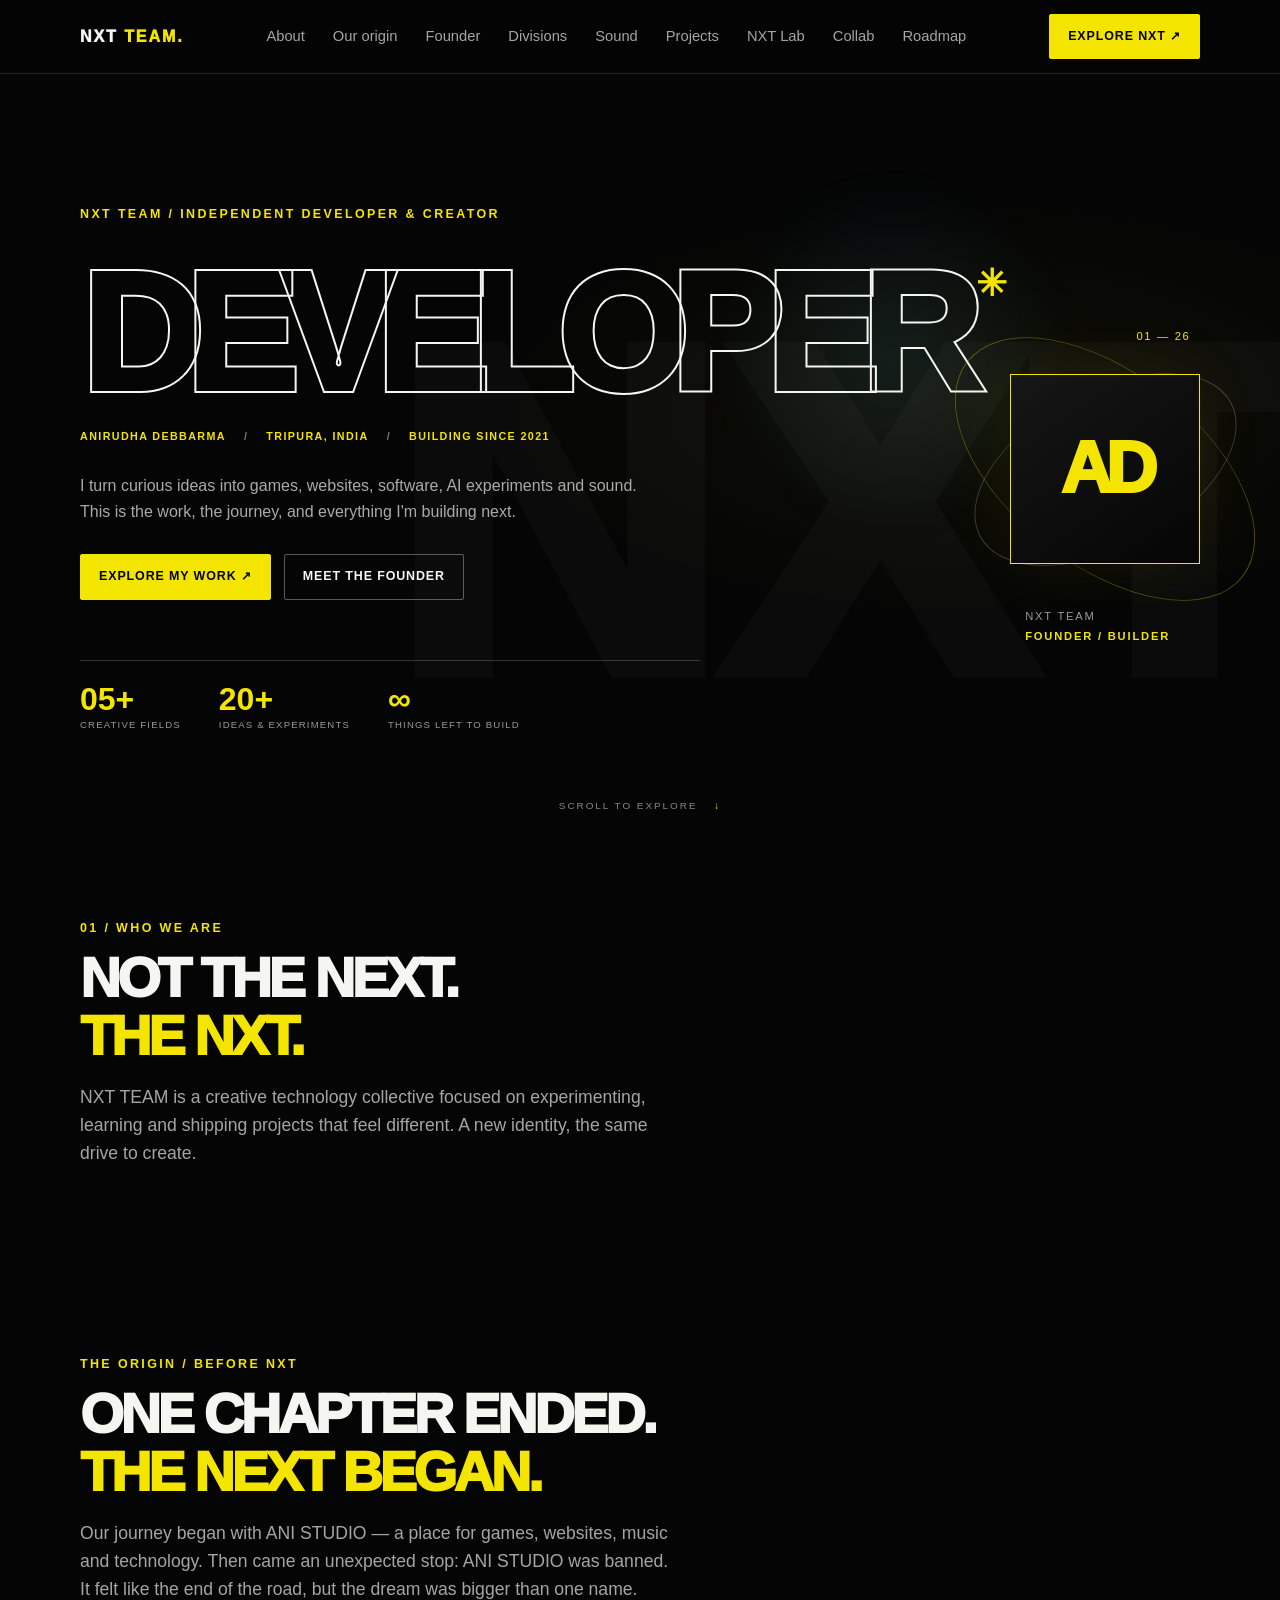
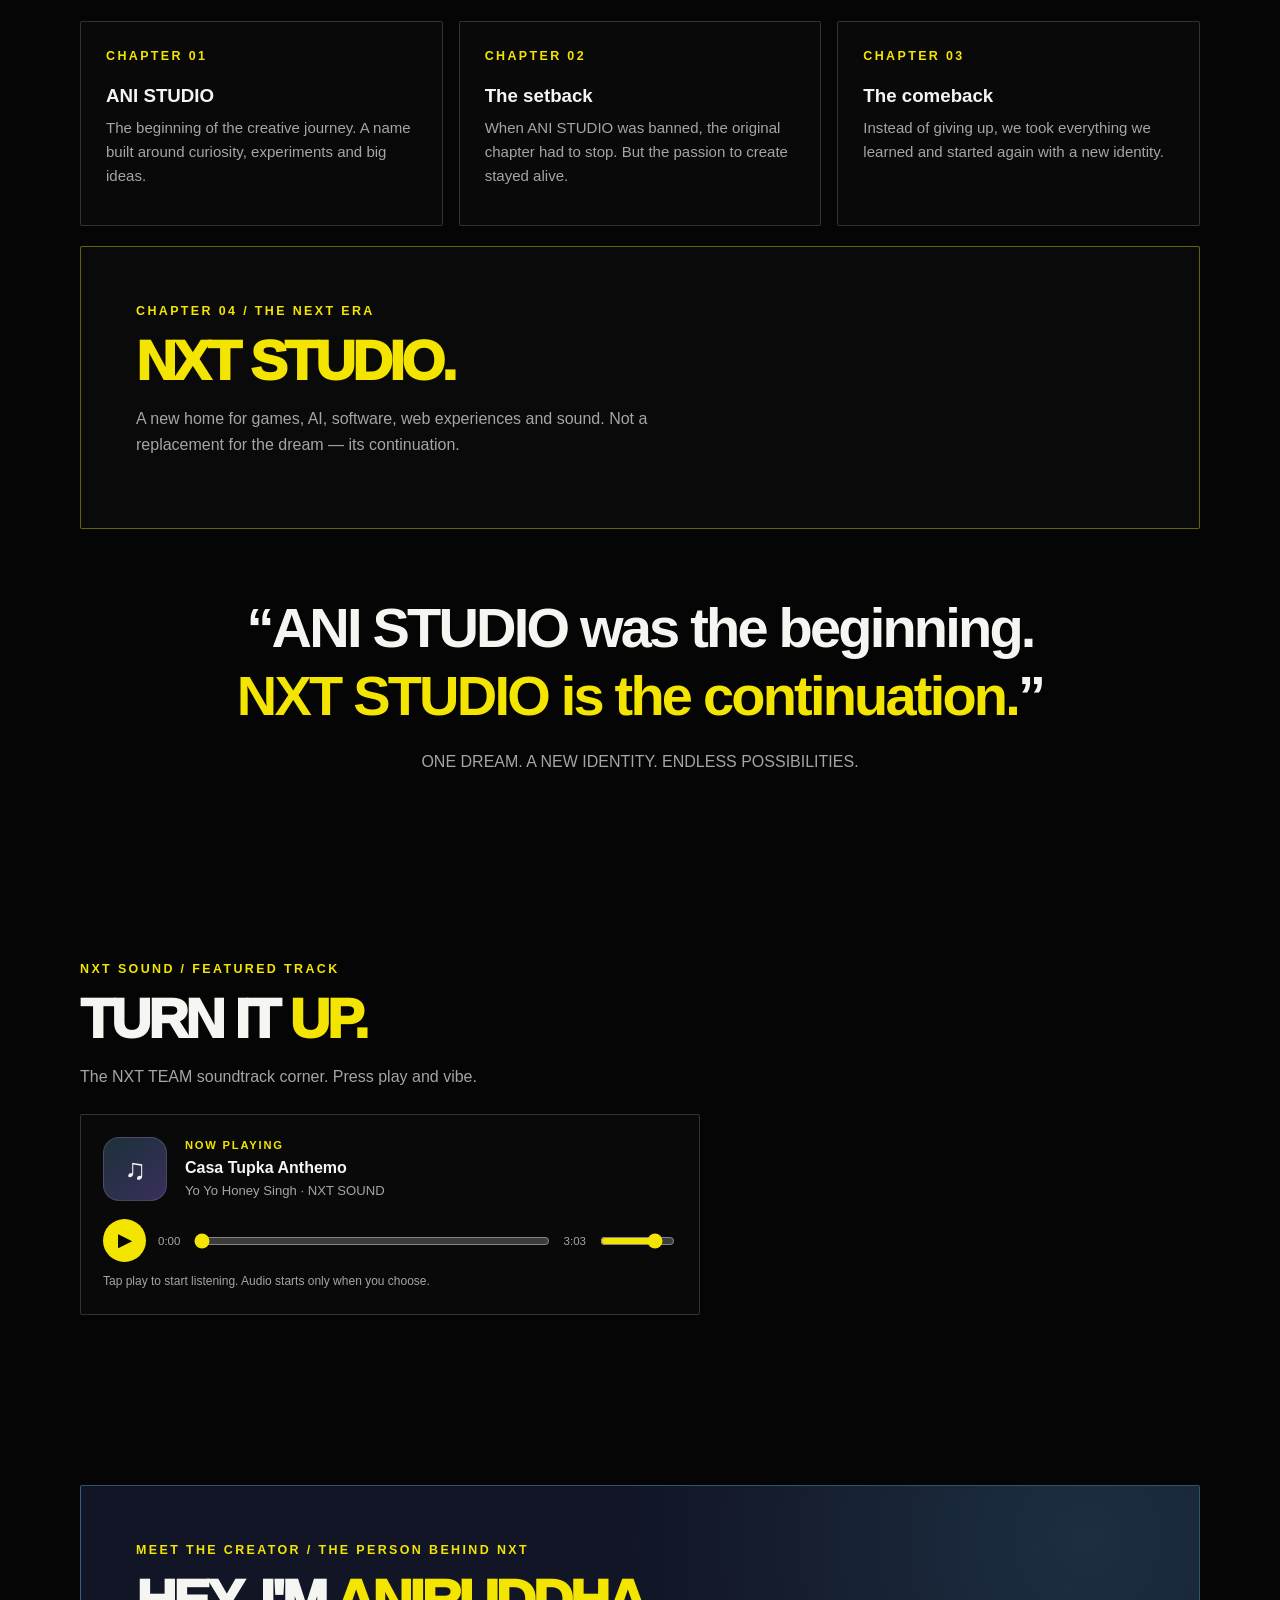
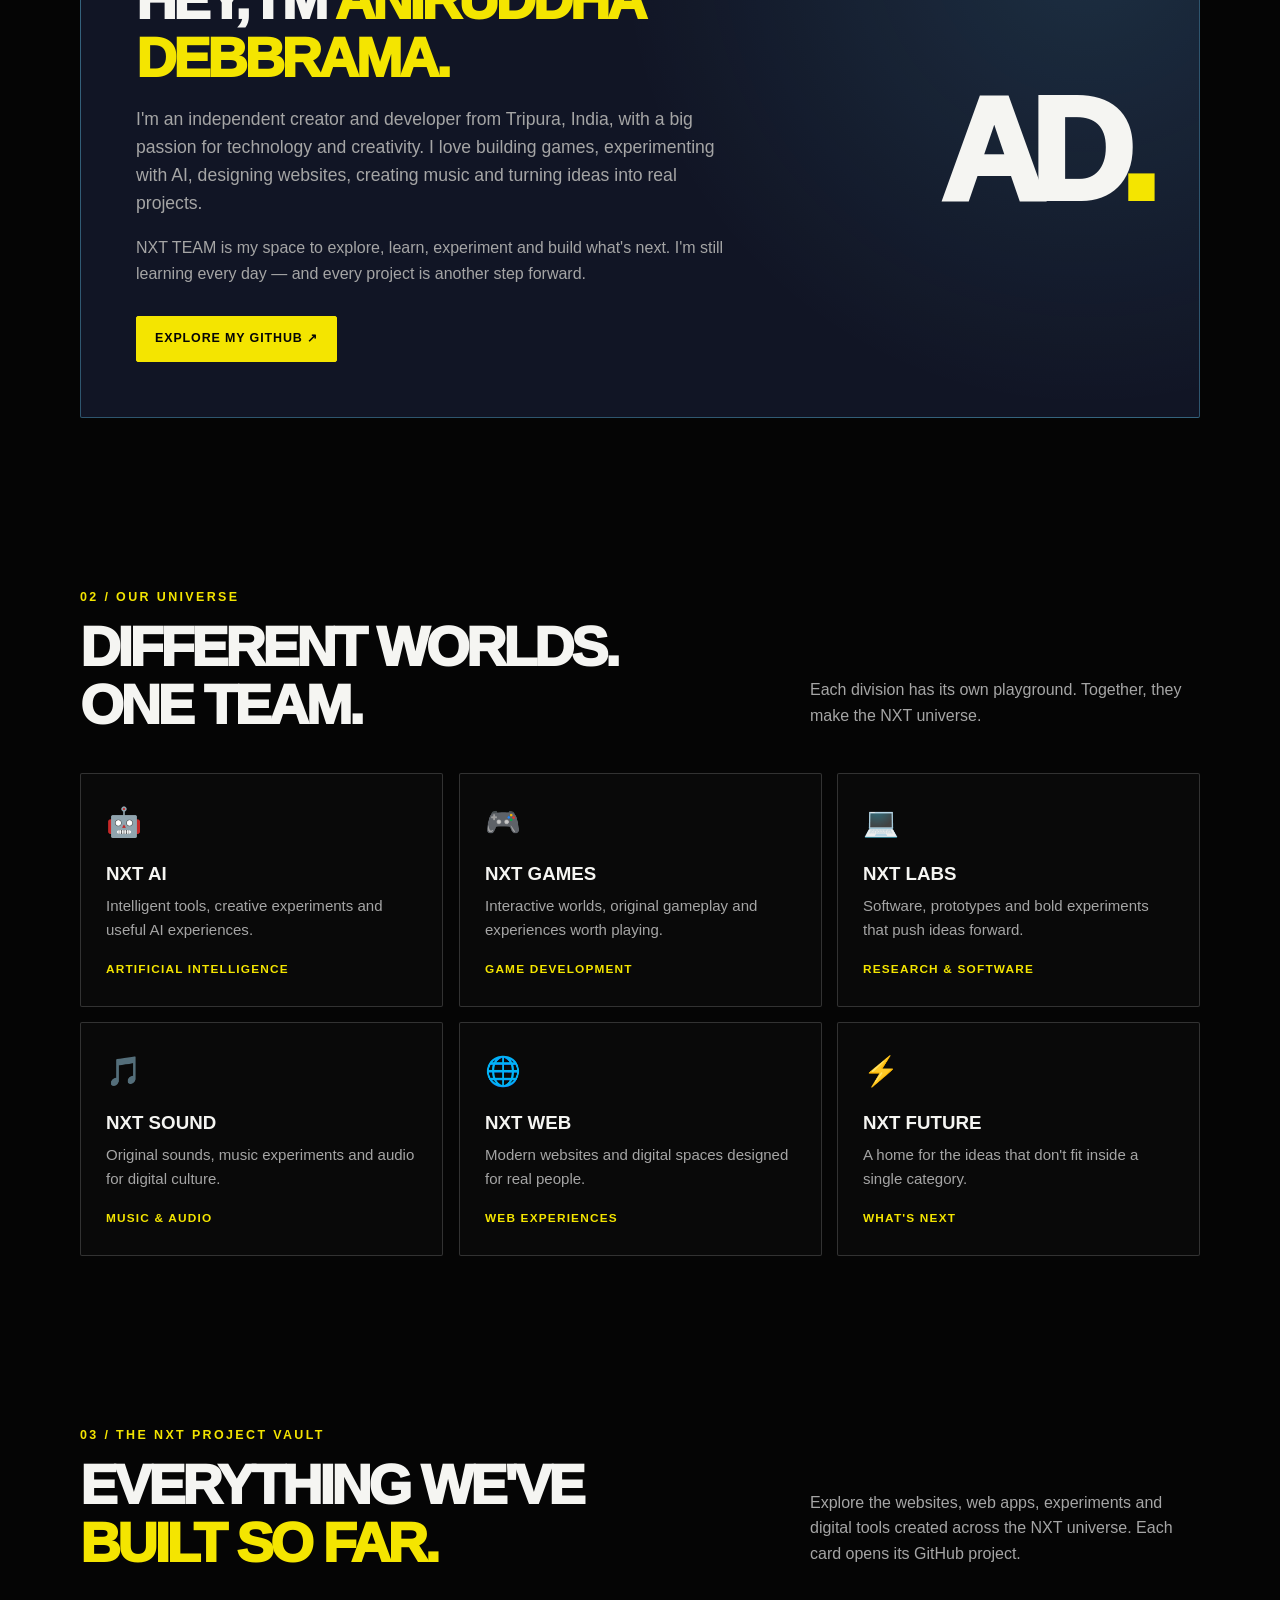
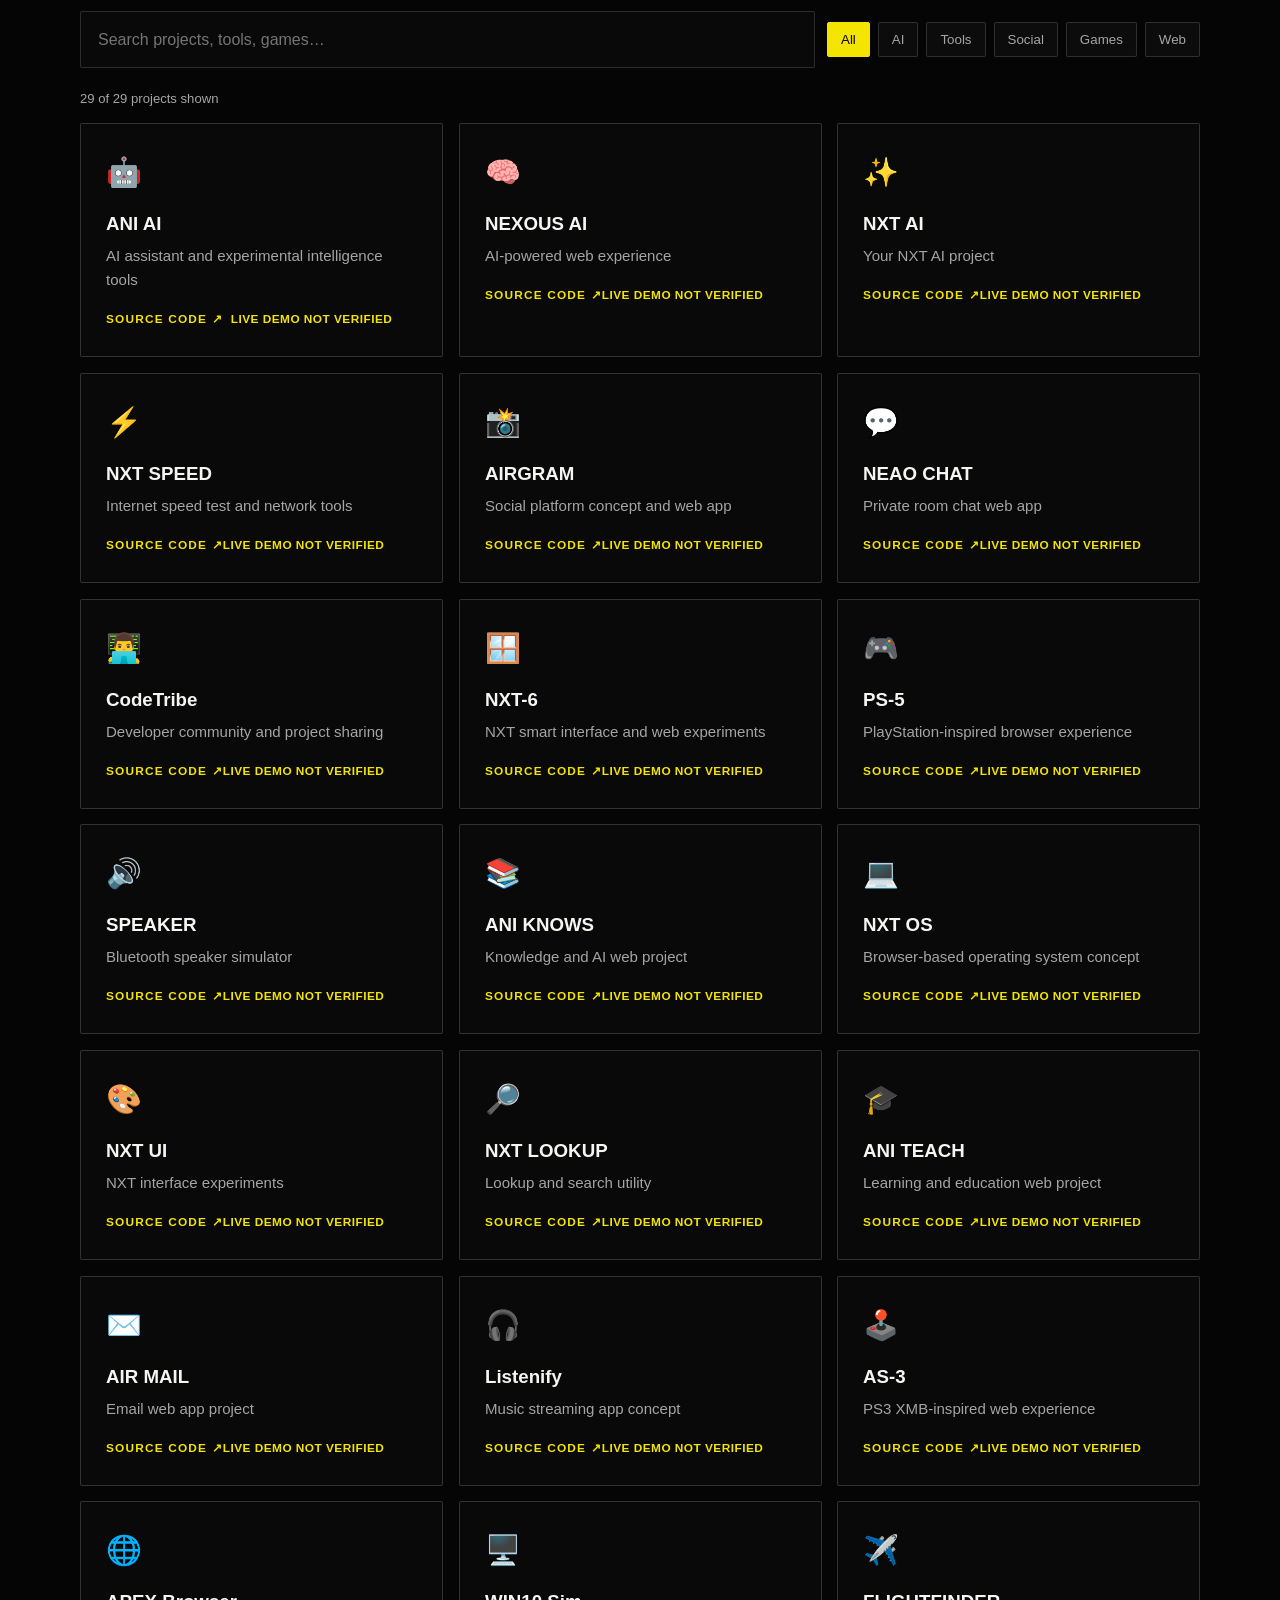
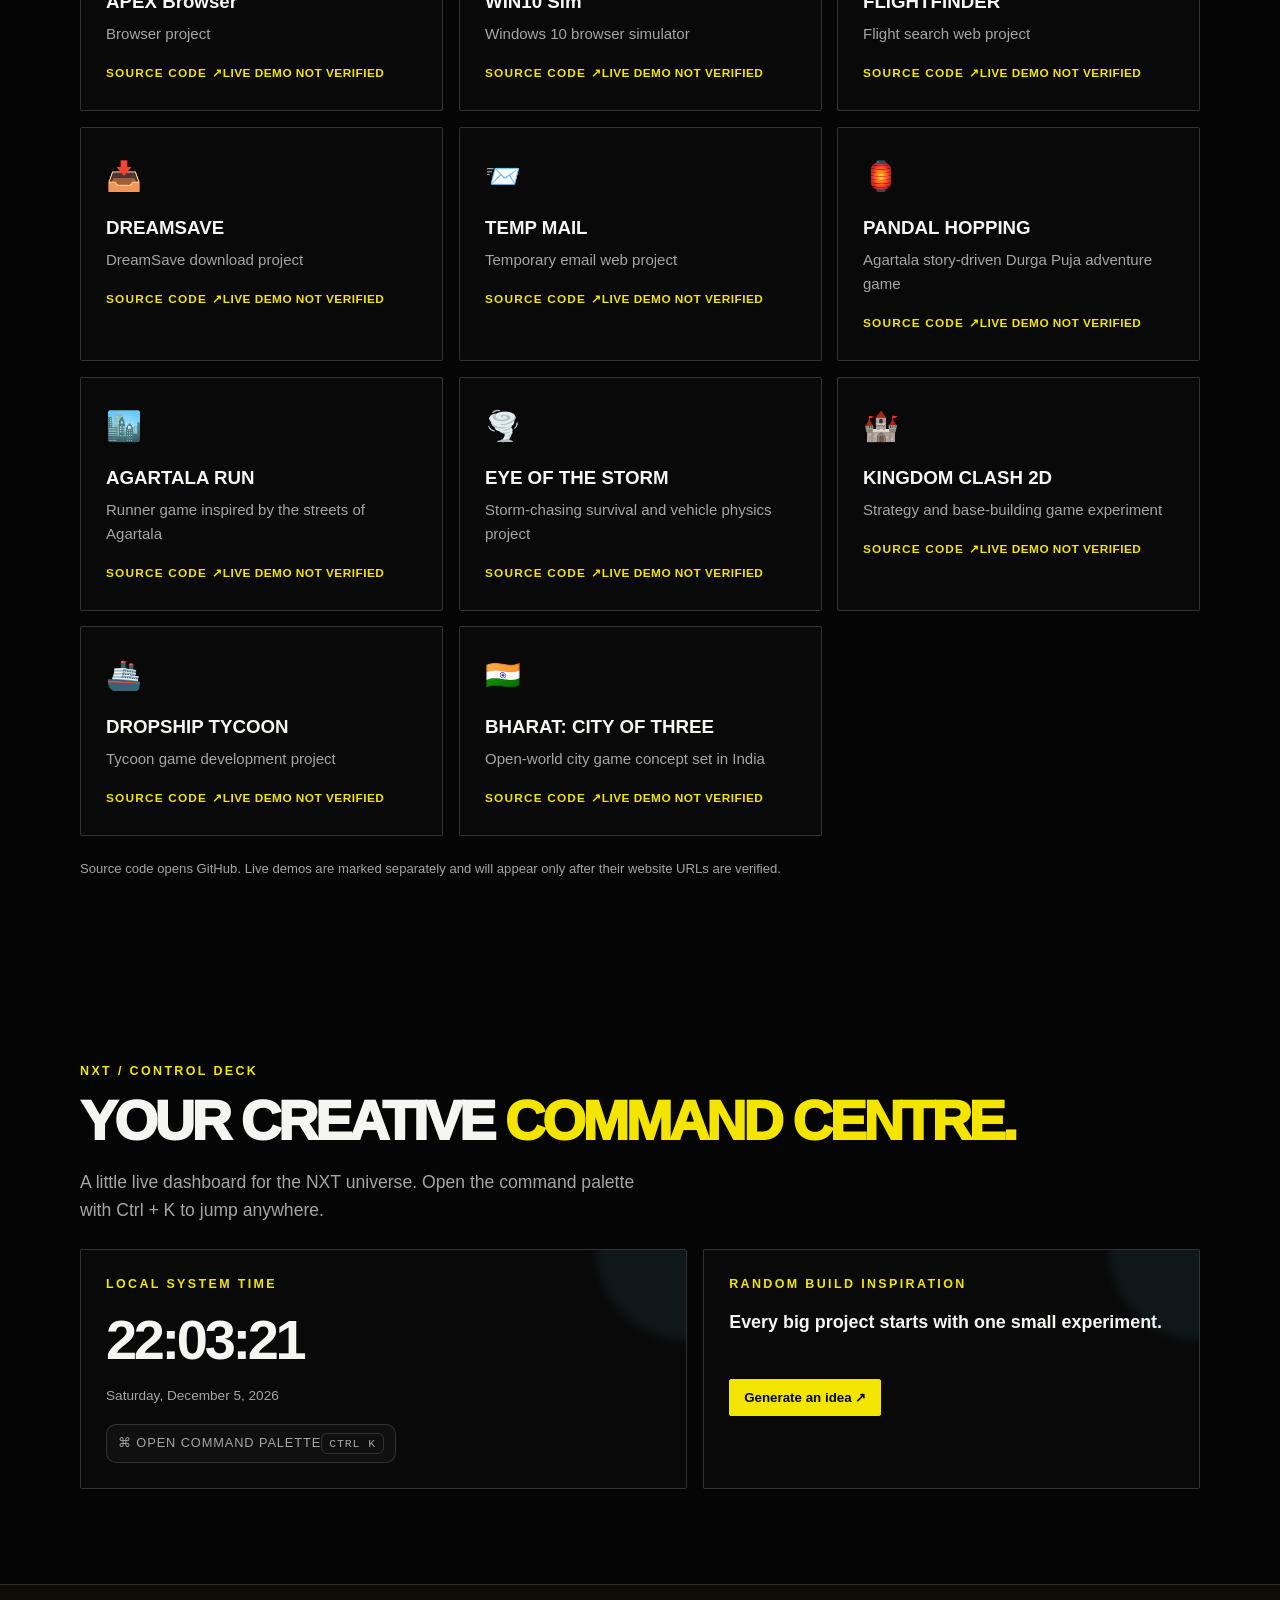
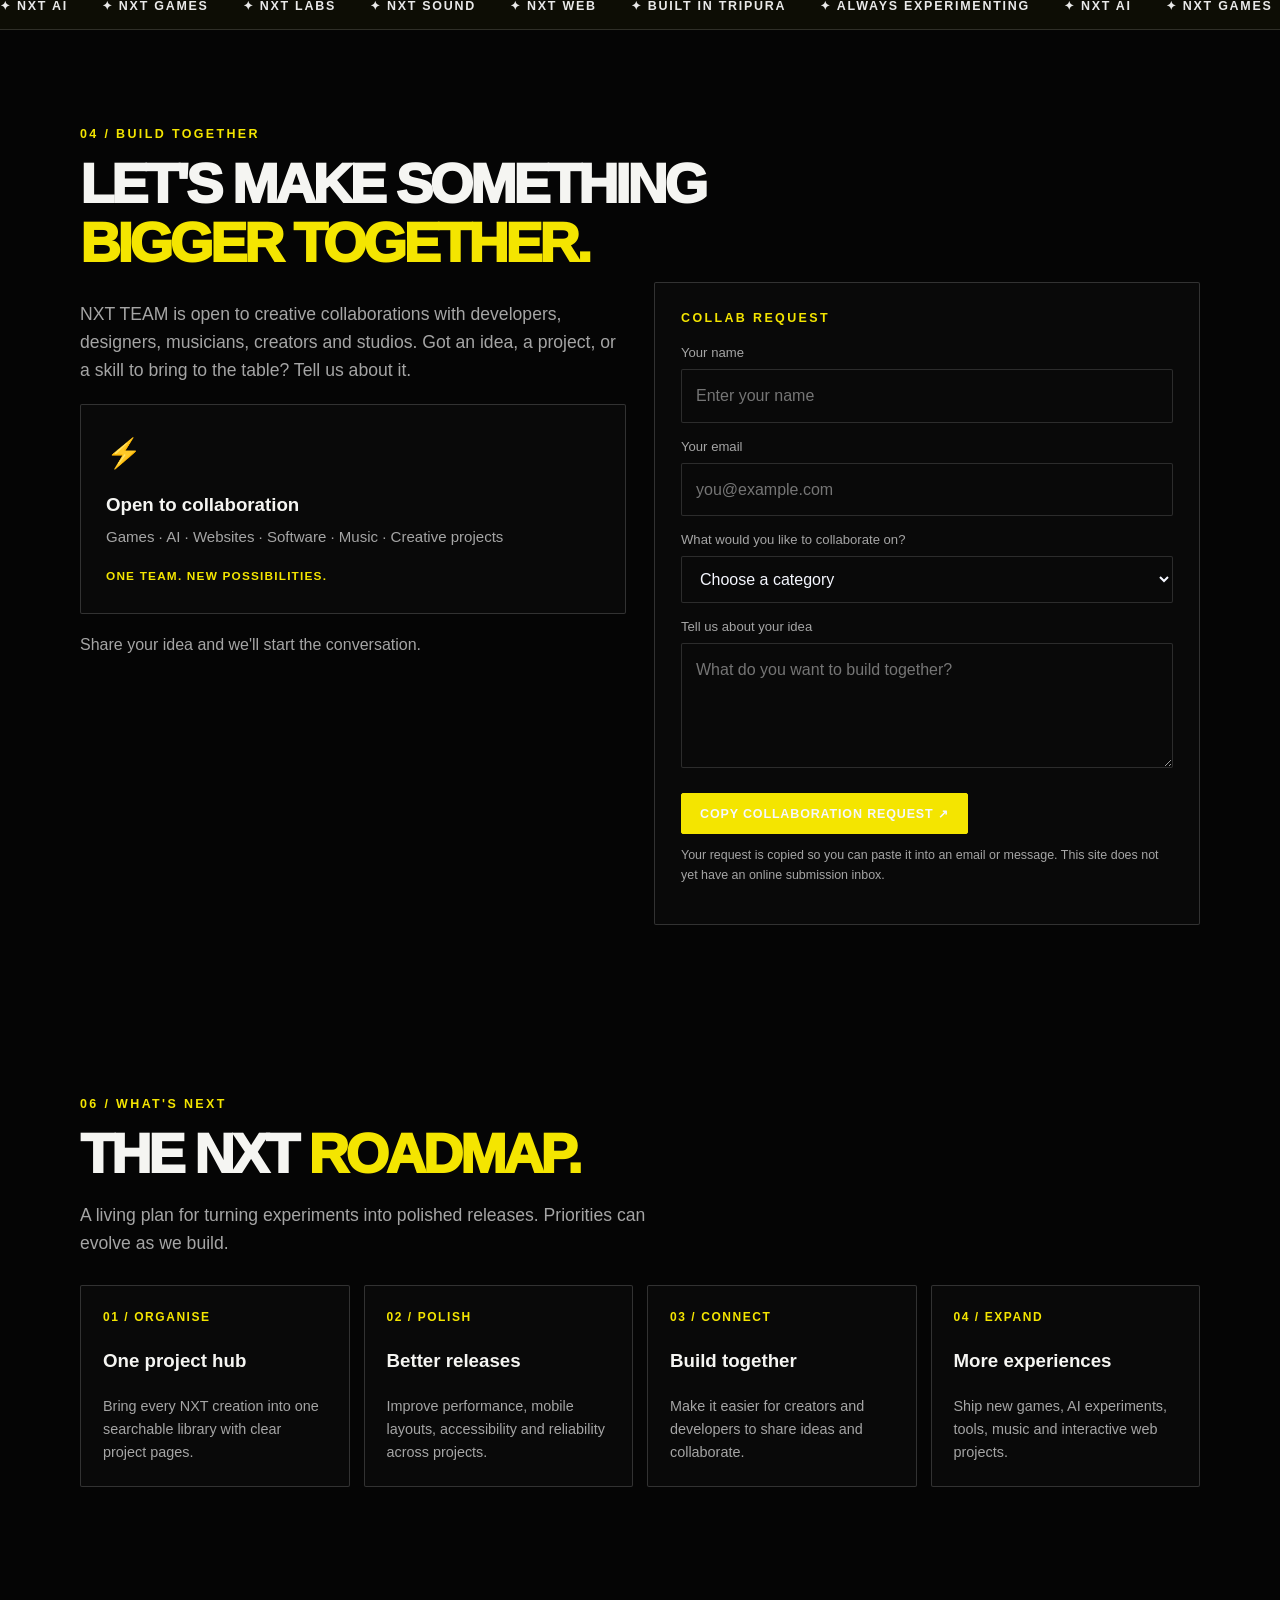
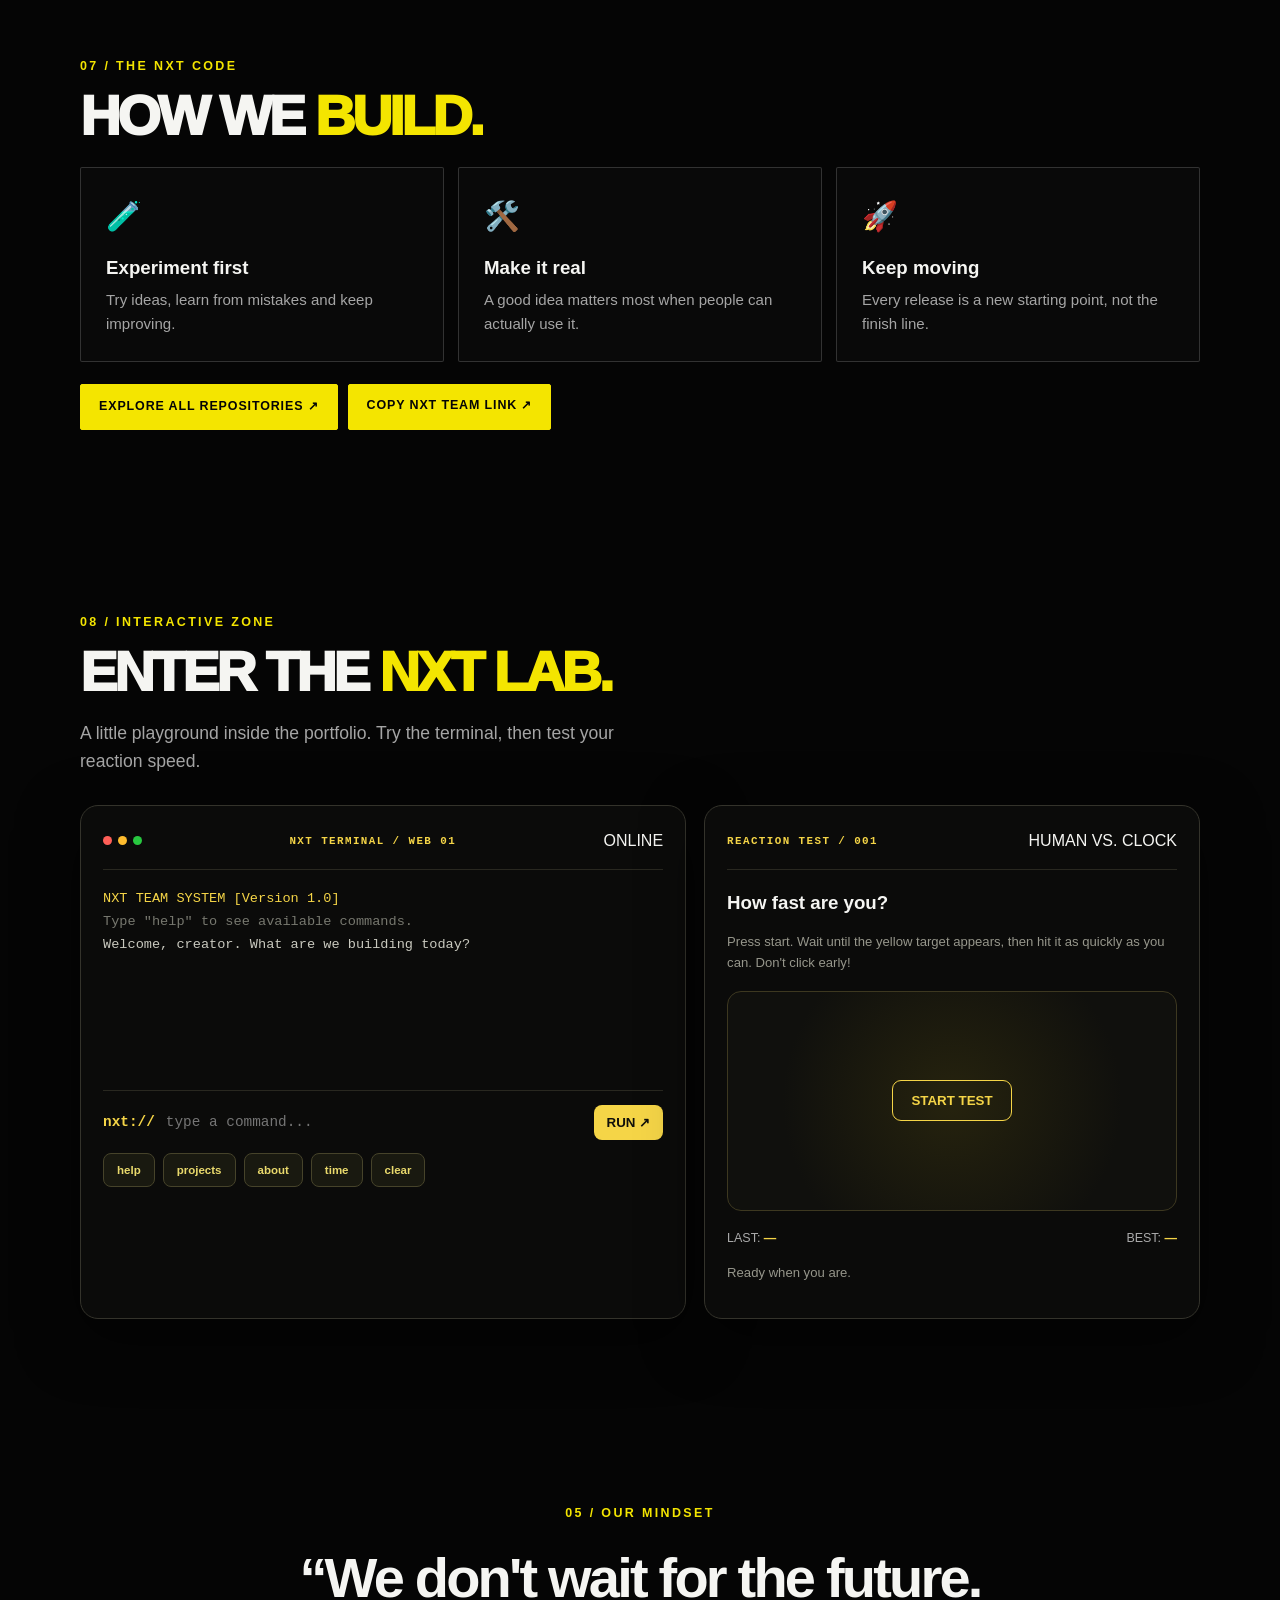
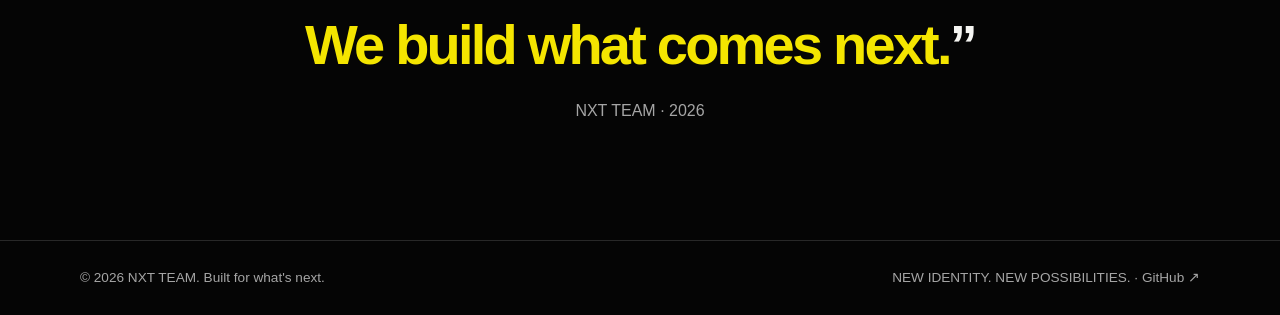
==== index.html @ 4fd91f0a "Add interactive NXT Lab terminal and reaction game" ====
<!doctype html><html lang="en"><head><meta charset="utf-8"><meta name="viewport" content="width=device-width,initial-scale=1"><meta name="theme-color" content="#080a12"><title>NXT TEAM — The Next Era</title><meta name="description" content="NXT TEAM builds games, AI, software, web experiences and sound."><style>
:root{--bg:#080a12;--panel:#111827;--muted:#a4aec2;--blue:#69d5ff;--violet:#9c7bff;--line:#ffffff1c}*{box-sizing:border-box}html{scroll-behavior:smooth}body{margin:0;background:radial-gradient(ellipse at 70% 0%,#25245a66,transparent 38%),var(--bg);color:#f5f7ff;font:16px/1.6 Inter,system-ui,Segoe UI,sans-serif}a{color:inherit;text-decoration:none}.wrap{width:min(1120px,92%);margin:auto}.nav{height:74px;position:sticky;top:0;z-index:9;background:#080a12df;backdrop-filter:blur(18px);border-bottom:1px solid var(--line)}.navin{height:100%;display:flex;align-items:center;justify-content:space-between}.brand{font-weight:950;letter-spacing:.12em}.brand span,.grad{background:linear-gradient(100deg,var(--blue),#b39aff,#f1a8ff);-webkit-background-clip:text;background-clip:text;color:transparent}.links{display:flex;gap:28px;color:var(--muted);font-size:.92rem}.links a:hover{color:white}.btn{display:inline-flex;padding:12px 19px;border:1px solid #69d5ff66;border-radius:12px;background:linear-gradient(110deg,#69d5ff20,#9c7bff20);font-weight:750;transition:.2s}.btn:hover{transform:translateY(-3px);box-shadow:0 10px 35px #69d5ff22}.menu{display:none;background:none;color:white;border:0;font-size:1.5rem}.hero{min-height:680px;display:flex;align-items:center;position:relative;overflow:hidden;padding:90px 0}.hero:after{content:"NXT";position:absolute;right:-2%;top:10%;font-size:clamp(13rem,36vw,30rem);font-weight:1000;color:#fff;opacity:.025;pointer-events:none}.eyebrow{color:var(--blue);font-weight:800;letter-spacing:.19em;text-transform:uppercase;font-size:.78rem}.hero h1{font-size:clamp(3.6rem,9vw,7.7rem);line-height:.93;letter-spacing:-.075em;margin:22px 0;max-width:900px}.lead{color:var(--muted);font-size:1.1rem;max-width:590px}.actions{display:flex;gap:13px;flex-wrap:wrap;margin-top:30px}.launch{display:inline-flex;align-items:center;gap:14px;margin-top:48px;padding:17px 20px;border:1px solid var(--line);background:#ffffff09;border-radius:16px}.pulse{width:9px;height:9px;border-radius:50%;background:#72f5bd;box-shadow:0 0 15px #72f5bd}.launch small{display:block;color:var(--muted)}#countdown{font-weight:900;font-variant-numeric:tabular-nums}.section{padding:85px 0}.head{display:flex;justify-content:space-between;align-items:end;gap:25px;margin-bottom:28px}.section h2{font-size:clamp(2.2rem,5vw,3.5rem);line-height:1.04;letter-spacing:-.055em;margin:10px 0}.muted{color:var(--muted)}.grid{display:grid;grid-template-columns:repeat(3,1fr);gap:16px}.card{padding:25px;border:1px solid var(--line);border-radius:20px;background:linear-gradient(145deg,#151c2c,#0d111c);min-height:205px;transition:.25s}.card:hover{transform:translateY(-5px);border-color:#69d5ff77}.icon{font-size:1.8rem}.card h3{margin:14px 0 5px}.card p{margin:0;color:var(--muted);font-size:.94rem}.tag{display:inline-block;margin-top:18px;color:var(--blue);font-size:.74rem;font-weight:800;letter-spacing:.1em;text-transform:uppercase}.feature{padding:clamp(25px,5vw,55px);border:1px solid #9c7bff66;border-radius:26px;background:radial-gradient(circle at 85% 15%,#9c7bff28,transparent 38%),#111525;display:flex;align-items:center;justify-content:space-between;gap:25px}.feature p{max-width:600px;color:var(--muted)}.collab-wrap{display:grid;grid-template-columns:1fr 1fr;gap:28px;align-items:start}.collab-form{padding:26px;border:1px solid #69d5ff55;border-radius:22px;background:linear-gradient(145deg,#151c2c,#0d111c)}.collab-form label{display:block;font-size:.82rem;color:var(--muted);margin:13px 0 6px}.collab-form input,.collab-form select,.collab-form textarea{width:100%;padding:13px 14px;border-radius:11px;border:1px solid var(--line);background:#080d18;color:#f5f7ff;font:inherit;outline:none}.collab-form input:focus,.collab-form select:focus,.collab-form textarea:focus{border-color:var(--blue);box-shadow:0 0 0 3px #69d5ff18}.collab-form textarea{min-height:125px;resize:vertical}.collab-form button{margin-top:17px;cursor:pointer;color:#f5f7ff}.collab-note{font-size:.78rem;color:var(--muted);margin-top:12px}@media(max-width:760px){.collab-wrap{grid-template-columns:1fr}}.manifesto{text-align:center;padding:100px 15px}.manifesto blockquote{font-size:clamp(1.8rem,5vw,3.5rem);line-height:1.2;letter-spacing:-.05em;font-weight:850;max-width:850px;margin:20px auto}.footer{border-top:1px solid var(--line);padding:26px 0;color:var(--muted);font-size:.85rem}.footin{display:flex;justify-content:space-between;gap:15px;flex-wrap:wrap}.reveal{opacity:0;transform:translateY(18px);transition:.7s}.reveal.show{opacity:1;transform:none}
@media(max-width:760px){.links{display:none;position:absolute;top:73px;left:0;right:0;padding:20px 5%;background:#0b0e18;flex-direction:column;gap:15px;border-bottom:1px solid var(--line)}.links.open{display:flex}.menu{display:block}.navin>.btn{display:none}.hero{min-height:610px;padding:75px 0}.grid{grid-template-columns:1fr}.section{padding:65px 0}.head{display:block}.feature{display:block}.feature .btn{margin-top:12px}.footin{display:block}.footin span{display:block;margin:5px 0}}
@media(prefers-reduced-motion:reduce){*{scroll-behavior:auto!important;transition:none!important}.reveal{opacity:1;transform:none}}

/* NXT SOUND PLAYER */
.music-panel{margin-top:24px;padding:22px;border:1px solid #69d5ff44;border-radius:20px;background:linear-gradient(120deg,#101a2b,#17132b);display:grid;grid-template-columns:auto 1fr;gap:18px;align-items:center;max-width:620px;box-shadow:0 18px 55px #0005}
.music-art{width:64px;height:64px;border-radius:16px;display:grid;place-items:center;font-size:1.8rem;background:linear-gradient(140deg,#69d5ff33,#9c7bff55);border:1px solid #ffffff22}
.music-info{min-width:0}.music-kicker{font-size:.7rem;letter-spacing:.16em;color:var(--blue);font-weight:850}.music-title{font-weight:850;white-space:nowrap;overflow:hidden;text-overflow:ellipsis}.music-sub{font-size:.82rem;color:var(--muted)}
.music-controls{grid-column:1/-1;display:flex;align-items:center;gap:12px}.music-play{width:43px;height:43px;border:0;border-radius:50%;background:linear-gradient(120deg,var(--blue),#a98bff);color:#080a12;font-size:1.05rem;font-weight:900;cursor:pointer;flex:none}.music-play:hover{transform:scale(1.06)}.music-seek{flex:1;min-width:40px;accent-color:var(--blue);cursor:pointer}.music-time{font-size:.72rem;color:var(--muted);font-variant-numeric:tabular-nums}.music-volume{width:75px;accent-color:var(--violet);cursor:pointer}.music-note{grid-column:1/-1;color:var(--muted);font-size:.75rem;margin-top:-8px}
@media(max-width:520px){.music-panel{grid-template-columns:auto 1fr;padding:16px;gap:13px}.music-art{width:54px;height:54px}.music-volume{width:58px}.music-controls{gap:8px}}

/* NXT TEAM 2.0 INTERACTIONS */
.progress-line{position:fixed;top:0;left:0;height:3px;width:0;z-index:30;background:linear-gradient(90deg,var(--blue),var(--violet),#f1a8ff);box-shadow:0 0 14px #69d5ff88}
.project-tools{display:grid;grid-template-columns:minmax(220px,1fr) auto;gap:12px;margin:24px 0 20px;align-items:center}
.project-search{width:100%;padding:15px 17px;border:1px solid var(--line);border-radius:13px;background:#0d1321;color:#fff;font:inherit;outline:none}
.project-search:focus{border-color:var(--blue);box-shadow:0 0 0 3px #69d5ff18}
.filter-row{display:flex;gap:8px;flex-wrap:wrap}
.filter-btn{border:1px solid var(--line);border-radius:999px;padding:9px 13px;background:#ffffff08;color:var(--muted);font:700 .78rem inherit;cursor:pointer}
.filter-btn.active,.filter-btn:hover{color:#07111b;background:var(--blue);border-color:var(--blue)}
.project-count{color:var(--muted);font-size:.82rem;margin:0 0 14px}
.project-card[hidden]{display:none}
.project-card .tag{margin-right:8px}
.demo-status{color:#b6a8ff;letter-spacing:.04em}
.roadmap-grid{display:grid;grid-template-columns:repeat(4,1fr);gap:14px}
.roadmap-step{padding:22px;border:1px solid var(--line);border-radius:17px;background:#ffffff07}
.roadmap-step strong{display:block;color:var(--blue);font-size:.75rem;letter-spacing:.13em;margin-bottom:10px}
.roadmap-step p{margin:0;color:var(--muted);font-size:.9rem}
.value-strip{display:grid;grid-template-columns:repeat(3,1fr);gap:14px;margin-top:22px}
.value-strip .card{min-height:155px}
.quick-actions{display:flex;gap:10px;flex-wrap:wrap;margin-top:22px}
#back-top{position:fixed;right:22px;bottom:22px;z-index:20;width:48px;height:48px;border-radius:50%;border:1px solid #69d5ff66;background:#101a2b;color:white;font-size:1.2rem;cursor:pointer;opacity:0;pointer-events:none;transform:translateY(10px);transition:.2s}
#back-top.visible{opacity:1;pointer-events:auto;transform:none}
.no-results{display:none;padding:28px;border:1px dashed var(--line);border-radius:16px;text-align:center;color:var(--muted);grid-column:1/-1}
.no-results.show{display:block}
@media(max-width:900px){.roadmap-grid{grid-template-columns:repeat(2,1fr)}}
@media(max-width:620px){.project-tools{grid-template-columns:1fr}.roadmap-grid,.value-strip{grid-template-columns:1fr}.filter-row{gap:6px}.filter-btn{padding:8px 10px}}

/* NXT MOTION SYSTEM — smooth entrances, depth and custom cursor */
:root{--ease-out:cubic-bezier(.16,1,.3,1)}
html{scroll-behavior:smooth;scroll-padding-top:88px}
body{overflow-x:hidden}
a,button,.btn,.card,.filter-btn{ -webkit-tap-highlight-color:transparent }
.btn,.card,.roadmap-step,.music-panel,.feature,.collab-form,.filter-btn{transition:transform .55s var(--ease-out),border-color .45s ease,box-shadow .55s ease,background-color .4s ease}
.btn:hover{transform:translateY(-4px) scale(1.015);box-shadow:0 16px 42px #69d5ff26}
.card:hover{transform:translateY(-8px) scale(1.012);box-shadow:0 22px 55px #0007,0 0 0 1px #69d5ff12}
.roadmap-step:hover{transform:translateY(-6px);border-color:#69d5ff66;box-shadow:0 16px 40px #0005}
.reveal{opacity:0;transform:translate3d(0,32px,0) scale(.985);filter:blur(5px);transition:opacity .9s var(--ease-out),transform .9s var(--ease-out),filter .9s var(--ease-out);will-change:transform,opacity}
.reveal.show{opacity:1;transform:translate3d(0,0,0) scale(1);filter:blur(0)}
.grid .reveal:nth-child(2),.roadmap-grid .roadmap-step:nth-child(2){transition-delay:.08s}
.grid .reveal:nth-child(3),.roadmap-grid .roadmap-step:nth-child(3){transition-delay:.16s}
.grid .reveal:nth-child(4),.roadmap-grid .roadmap-step:nth-child(4){transition-delay:.24s}
.hero .eyebrow{animation:rise-in .8s var(--ease-out) both}
.hero h1{animation:rise-in 1s .12s var(--ease-out) both}
.hero .lead{animation:rise-in 1s .22s var(--ease-out) both}
.hero .actions,.hero .launch{animation:rise-in 1s .34s var(--ease-out) both}
@keyframes rise-in{from{opacity:0;transform:translateY(24px);filter:blur(7px)}to{opacity:1;transform:translateY(0);filter:blur(0)}}
.hero:before{content:"";position:absolute;width:380px;height:380px;left:55%;top:12%;border-radius:50%;background:radial-gradient(circle,#69d5ff17,transparent 68%);filter:blur(12px);animation:float-glow 9s ease-in-out infinite alternate;pointer-events:none}
@keyframes float-glow{from{transform:translate3d(-20px,-10px,0) scale(.9)}to{transform:translate3d(45px,35px,0) scale(1.18)}}
.progress-line{transition:width .08s linear}
#back-top{transition:opacity .3s ease,transform .45s var(--ease-out),background .3s ease}
#back-top:hover{transform:translateY(-5px) scale(1.08);background:#17263b}
.cursor-core,.cursor-halo{position:fixed;left:0;top:0;z-index:1000;pointer-events:none;border-radius:50%;opacity:0;transform:translate(-50%,-50%);transition:opacity .25s ease,width .25s ease,height .25s ease,background .25s ease,border-color .25s ease}
.cursor-core{width:7px;height:7px;background:#fff;mix-blend-mode:difference}
.cursor-halo{width:34px;height:34px;border:1px solid #69d5ffbb;background:#69d5ff0c;box-shadow:0 0 22px #69d5ff24}
body.cursor-active .cursor-core,body.cursor-active .cursor-halo{opacity:1}
body.cursor-hover .cursor-core{width:4px;height:4px;background:var(--blue)}
body.cursor-hover .cursor-halo{width:54px;height:54px;border-color:#b39aff;background:#9c7bff20;box-shadow:0 0 28px #9c7bff55}
body.cursor-press .cursor-halo{width:25px;height:25px}
@media(hover:hover) and (pointer:fine){body.custom-cursor,body.custom-cursor a,body.custom-cursor button,body.custom-cursor input,body.custom-cursor textarea,body.custom-cursor select{cursor:none!important}}
@media(max-width:760px),(hover:none){.cursor-core,.cursor-halo{display:none}}
@media(prefers-reduced-motion:reduce){.reveal{opacity:1;transform:none;filter:none;transition:none}.hero .eyebrow,.hero h1,.hero .lead,.hero .actions,.hero .launch{animation:none}.hero:before{animation:none}.cursor-core,.cursor-halo{display:none}}

/* NXT EXPANSION — command palette, live desk and richer motion */
.command-overlay{position:fixed;inset:0;z-index:2000;display:none;place-items:start center;padding:14vh 18px 20px;background:#03050bd9;backdrop-filter:blur(14px)}
.command-overlay.open{display:grid;animation:overlay-in .22s ease both}
@keyframes overlay-in{from{opacity:0}to{opacity:1}}
.command-box{width:min(620px,100%);border:1px solid #69d5ff66;border-radius:20px;background:#0d1321;box-shadow:0 30px 100px #000b;overflow:hidden;animation:command-in .35s var(--ease-out) both}
@keyframes command-in{from{opacity:0;transform:translateY(18px) scale(.97)}to{opacity:1;transform:none}}
.command-search{width:100%;padding:20px 22px;border:0;border-bottom:1px solid var(--line);outline:0;background:transparent;color:white;font:inherit;font-size:1.05rem}
.command-list{padding:9px;display:grid;gap:5px;max-height:48vh;overflow:auto}
.command-item{display:flex;align-items:center;justify-content:space-between;gap:15px;padding:12px 14px;border:1px solid transparent;border-radius:11px;background:transparent;color:#f5f7ff;text-align:left;font:inherit;cursor:pointer;transition:.2s}
.command-item:hover,.command-item:focus-visible{outline:0;background:#69d5ff15;border-color:#69d5ff55;transform:translateX(3px)}
.command-item small{color:var(--muted)}
.command-hint{padding:11px 17px;border-top:1px solid var(--line);font-size:.75rem;color:var(--muted)}
.deck{display:grid;grid-template-columns:1.1fr .9fr;gap:16px;margin-top:25px}
.deck-panel{padding:25px;border:1px solid var(--line);border-radius:20px;background:linear-gradient(145deg,#151c2c,#0d111c);min-height:180px;position:relative;overflow:hidden}
.deck-panel:after{content:"";position:absolute;width:180px;height:180px;right:-90px;top:-90px;border-radius:50%;background:#69d5ff12;filter:blur(5px);pointer-events:none}
.deck-time{font-size:clamp(2rem,6vw,3.5rem);font-weight:900;letter-spacing:-.06em;font-variant-numeric:tabular-nums}
.deck-date{color:var(--muted);font-size:.85rem}
.idea-text{font-size:1.12rem;font-weight:700;min-height:58px;margin:13px 0}
.deck-actions{display:flex;gap:9px;flex-wrap:wrap}
.deck-actions button{cursor:pointer;color:#f5f7ff}
.shortcut-key{font: .72rem ui-monospace,monospace;padding:3px 7px;border:1px solid var(--line);border-radius:6px;color:var(--muted)}
.ticker{overflow:hidden;border-block:1px solid var(--line);background:#ffffff05;padding:12px 0;margin:10px 0}
.ticker-track{display:flex;width:max-content;gap:34px;white-space:nowrap;animation:ticker-scroll 34s linear infinite;color:#b7c4d8;font-size:.78rem;font-weight:800;letter-spacing:.14em}
.ticker:hover .ticker-track{animation-play-state:paused}
@keyframes ticker-scroll{to{transform:translateX(-50%)}}
.project-card{transform-style:preserve-3d}
.project-card .tag{transition:color .25s ease}
#idea-next{border:1px solid #69d5ff66;border-radius:11px;padding:10px 14px;background:#69d5ff18;font-weight:800}
#command-open{border:1px solid var(--line);border-radius:10px;padding:8px 11px;background:#ffffff08;color:var(--muted);cursor:pointer;font:inherit;font-size:.8rem}
#command-open:hover{border-color:var(--blue);color:white}
@media(max-width:760px){.deck{grid-template-columns:1fr}.command-overlay{padding-top:10vh}}
@media(prefers-reduced-motion:reduce){.ticker-track{animation:none}.command-overlay.open,.command-box{animation:none}}
/* NXT TEAM — DEVELOPER PORTFOLIO REDESIGN */
:root{--bg:#050505;--panel:#0b0b0b;--muted:#a5a5a5;--blue:#f4e500;--violet:#f4e500;--line:#ffffff24}
body{background:#050505;color:#f5f5f2;font-family:Arial,Helvetica,sans-serif}
.nav{background:#050505ed;border-bottom:1px solid #ffffff20}
.brand span,.grad{background:none;color:#f4e500;-webkit-text-fill-color:#f4e500}
.eyebrow,.tag{color:#f4e500}
.btn{border-radius:2px;border:1px solid #f4e500;background:#f4e500;color:#050505;padding:12px 18px;font-size:.78rem;letter-spacing:.07em;text-transform:uppercase}
.btn:hover{background:#fff;border-color:#fff;color:#050505}
.secondary-btn{background:transparent;color:#f5f5f2;border-color:#ffffff55}
.card,.deck-panel,.roadmap-step,.collab-form,.music-panel{background:#090909;border:1px solid #ffffff2b;border-radius:2px;box-shadow:none}
.card:hover{border-color:#f4e500}
.section h2{text-transform:uppercase;font-weight:950;letter-spacing:-.06em}
.project-search,.collab-form input,.collab-form select,.collab-form textarea{background:#090909;border-radius:2px}
.filter-btn{border-radius:2px}.filter-btn.active,.filter-btn:hover{background:#f4e500;color:#050505;border-color:#f4e500}
.music-play{background:#f4e500;color:#050505}
.feature{background:#0a0a0a;border:1px solid #f4e50066;border-radius:2px}
.progress-line{background:#f4e500;box-shadow:0 0 14px #f4e50088}
.cursor-halo{border-color:#f4e500;background:#f4e5000c}
.hero.dev-hero{min-height:760px;padding:100px 0 70px;background:radial-gradient(ellipse at 76% 44%,#f4e5000b,transparent 35%),#050505;overflow:hidden}
.dev-hero-inner{display:grid;grid-template-columns:1.4fr .6fr;gap:30px;align-items:center;position:relative;z-index:1}
.dev-word{font-size:clamp(4.5rem,13vw,11.8rem)!important;line-height:.78!important;letter-spacing:-.095em!important;font-weight:1000!important;margin:45px 0 28px!important;color:transparent;-webkit-text-stroke:2px #f5f5f2;text-transform:uppercase;white-space:nowrap}
.dev-star{color:#f4e500;-webkit-text-stroke:0;font-size:.22em;vertical-align:top;margin-left:12px}
.dev-meta{display:flex;gap:18px;flex-wrap:wrap;color:#f4e500;font-size:.67rem;font-weight:800;letter-spacing:.13em}
.dev-meta span+span:before{content:"/";margin-right:18px;color:#777}
.dev-hero .lead{max-width:580px;color:#aaa;font-size:1rem;margin-top:28px}
.dev-stats{display:flex;gap:38px;margin-top:60px;padding-top:22px;border-top:1px solid #ffffff30;max-width:620px}
.dev-stats div{display:grid;gap:2px}.dev-stats strong{font-size:2rem;line-height:1;color:#f4e500}.dev-stats span{font-size:.6rem;letter-spacing:.12em;color:#999}
.dev-portrait{height:370px;position:relative;display:grid;place-items:center}
.portrait-core{width:190px;height:190px;border:1px solid #f4e500;display:grid;place-items:center;background:linear-gradient(145deg,#161616,#050505);box-shadow:0 0 70px #f4e50012;z-index:2}
.portrait-core span{font-size:4.5rem;font-weight:1000;letter-spacing:-.1em;color:#f4e500}
.portrait-orbit{position:absolute;border:1px solid #ffffff35;border-radius:50%;width:285px;height:285px;transform:rotate(-28deg) scaleY(.55)}
.orbit-two{width:350px;height:350px;border-color:#f4e50055;transform:rotate(38deg) scaleY(.55)}
.portrait-caption{position:absolute;bottom:8px;left:8%;font-size:.7rem;letter-spacing:.16em;color:#999;line-height:1.8}
.portrait-caption b{color:#f4e500}.portrait-index{position:absolute;right:5%;top:12%;font-size:.7rem;color:#f4e500;letter-spacing:.15em}
.dev-scroll{position:absolute;bottom:20px;left:50%;transform:translateX(-50%);font-size:.62rem;letter-spacing:.2em;color:#888}.dev-scroll span{color:#f4e500;margin-left:12px}
.ticker{border-color:#ffffff24;background:#f4e50008}.ticker-track{color:#e9e9e9}
#idea-next{background:#f4e500;color:#050505;border-color:#f4e500;border-radius:2px}
.command-box{border-radius:2px;background:#090909;border-color:#f4e50066}
@media(max-width:900px){.dev-hero-inner{grid-template-columns:1fr}.dev-portrait{height:280px;max-width:420px;width:100%;margin:5px auto 0}.dev-word{white-space:normal;font-size:clamp(4rem,16vw,8rem)!important}}
@media(max-width:620px){.hero.dev-hero{min-height:auto;padding:75px 0 65px}.dev-word{margin:34px 0 22px!important;-webkit-text-stroke:1.2px #f5f5f2}.dev-meta{gap:8px;font-size:.58rem}.dev-meta span+span:before{margin-right:8px}.dev-stats{gap:18px;margin-top:40px}.dev-stats strong{font-size:1.55rem}.dev-stats span{font-size:.52rem}.dev-portrait{height:240px}.portrait-core{width:145px;height:145px}.portrait-core span{font-size:3.4rem}.portrait-orbit{width:220px;height:220px}.orbit-two{width:270px;height:270px}.dev-scroll{display:none}}
/* NXT LAB — terminal + reaction mini-game */
.lab-shell{display:grid;grid-template-columns:1.1fr .9fr;gap:18px;margin-top:30px}
.lab-panel{background:#0b0b0a;border:1px solid #34332b;border-radius:18px;padding:22px;min-width:0;box-shadow:0 18px 60px #0008}
.lab-top{display:flex;align-items:center;justify-content:space-between;gap:12px;padding-bottom:15px;border-bottom:1px solid #292820}
.lab-dots{display:flex;gap:6px}.lab-dots i{width:9px;height:9px;border-radius:50%;background:#ff5f57}.lab-dots i:nth-child(2){background:#febc2e}.lab-dots i:nth-child(3){background:#28c840}
.lab-label{font:700 .68rem ui-monospace,monospace;letter-spacing:.13em;color:#f5d547}
.lab-output{height:220px;overflow:auto;padding:17px 0;color:#c9c9bf;font: .85rem/1.7 ui-monospace,monospace;white-space:pre-wrap;overflow-wrap:anywhere}
.lab-output .ok{color:#f5d547}.lab-output .muted-line{color:#77786f}
.lab-prompt{display:flex;align-items:center;gap:9px;border-top:1px solid #292820;padding-top:14px}
.lab-prompt span{color:#f5d547;font:700 .9rem ui-monospace,monospace}
.lab-prompt input{min-width:0;flex:1;background:transparent;border:0;outline:0;color:#fff;font: .9rem ui-monospace,monospace}
.lab-prompt button,.lab-chip{background:#f5d547;color:#10100b;border:0;border-radius:8px;padding:10px 13px;font-weight:850;cursor:pointer}
.lab-chips{display:flex;flex-wrap:wrap;gap:8px;margin-top:13px}.lab-chip{background:#191910;color:#e9d96c;border:1px solid #46432a;font-size:.72rem}
.reaction-stage{display:grid;place-items:center;min-height:220px;margin:18px 0;background:radial-gradient(circle at center,#26230e,#10100d 68%);border:1px solid #3d3820;border-radius:14px;position:relative;overflow:hidden}
.reaction-target{width:88px;height:88px;border-radius:50%;border:0;background:#f5d547;color:#111;font-size:1.5rem;font-weight:900;cursor:pointer;box-shadow:0 0 0 12px #f5d54720,0 0 55px #f5d54766}
.reaction-target[hidden]{display:none}.reaction-start{background:transparent;border:1px solid #f5d547;color:#f5d547;border-radius:9px;padding:12px 18px;font-weight:800;cursor:pointer}
.reaction-stats{display:flex;justify-content:space-between;gap:12px;color:#aaa;font-size:.78rem}.reaction-stats strong{color:#f5d547;font-variant-numeric:tabular-nums}
.lab-help{color:#96968b;font-size:.82rem;line-height:1.6}
@media(max-width:760px){.lab-shell{grid-template-columns:1fr}.lab-panel{padding:17px}.lab-output{height:190px}}
@media(prefers-reduced-motion:reduce){.lab-panel,.reaction-target{transition:none!important;animation:none!important}}
</style></head><body><div class="progress-line" id="page-progress"></div><div class="cursor-core" id="nxt-cursor-core" aria-hidden="true"></div><div class="cursor-halo" id="nxt-cursor-halo" aria-hidden="true"></div><button id="back-top" type="button" aria-label="Back to top">↑</button>
<header class="nav"><div class="wrap navin"><a class="brand" href="#">NXT <span>TEAM.</span></a><nav class="links" id="links"><a href="#about">About</a><a href="#origin">Our origin</a><a href="#about-me">Founder</a><a href="#divisions">Divisions</a><a href="#sound">Sound</a><a href="#projects">Projects</a><a href="#nxt-lab">NXT Lab</a><a href="#collab">Collab</a><a href="#roadmap">Roadmap</a></nav><a class="btn" href="#divisions">Explore NXT ↗</a><button class="menu" id="menu" aria-label="Toggle menu" aria-expanded="false">☰</button></div></header>
<main><section class="hero dev-hero"><div class="wrap dev-hero-inner"><div><div class="eyebrow">NXT TEAM / INDEPENDENT DEVELOPER & CREATOR</div><h1 class="dev-word">DEVELOPER<span class="dev-star">✳</span></h1><div class="dev-meta"><span>ANIRUDHA DEBBARMA</span><span>TRIPURA, INDIA</span><span>BUILDING SINCE 2021</span></div><p class="lead">I turn curious ideas into games, websites, software, AI experiments and sound. This is the work, the journey, and everything I'm building next.</p><div class="actions"><a class="btn" href="#projects">EXPLORE MY WORK ↗</a><a class="btn secondary-btn" href="#about-me">MEET THE FOUNDER</a></div><div class="dev-stats"><div><strong>05+</strong><span>CREATIVE FIELDS</span></div><div><strong>20+</strong><span>IDEAS & EXPERIMENTS</span></div><div><strong>∞</strong><span>THINGS LEFT TO BUILD</span></div></div></div><div class="dev-portrait"><div class="portrait-orbit"></div><div class="portrait-orbit orbit-two"></div><div class="portrait-core"><span>AD</span></div><div class="portrait-caption">NXT TEAM<br><b>FOUNDER / BUILDER</b></div><div class="portrait-index">01 — 26</div></div></div><div class="dev-scroll">SCROLL TO EXPLORE <span>↓</span></div></section>
<section class="section" id="about"><div class="wrap reveal"><div class="eyebrow">01 / Who we are</div><h2>Not the next.<br><span class="grad">The NXT.</span></h2><p class="lead">NXT TEAM is a creative technology collective focused on experimenting, learning and shipping projects that feel different. A new identity, the same drive to create.</p></div></section>

<section class="section" id="origin"><div class="wrap reveal"><div class="eyebrow">THE ORIGIN / BEFORE NXT</div><h2>One chapter ended.<br><span class="grad">The next began.</span></h2><p class="lead">Our journey began with ANI STUDIO — a place for games, websites, music and technology. Then came an unexpected stop: ANI STUDIO was banned. It felt like the end of the road, but the dream was bigger than one name.</p><div class="grid"><article class="card"><div class="eyebrow">CHAPTER 01</div><h3>ANI STUDIO</h3><p>The beginning of the creative journey. A name built around curiosity, experiments and big ideas.</p></article><article class="card"><div class="eyebrow">CHAPTER 02</div><h3>The setback</h3><p>When ANI STUDIO was banned, the original chapter had to stop. But the passion to create stayed alive.</p></article><article class="card"><div class="eyebrow">CHAPTER 03</div><h3>The comeback</h3><p>Instead of giving up, we took everything we learned and started again with a new identity.</p></article></div><div class="feature" style="margin-top:20px"><div><div class="eyebrow">CHAPTER 04 / THE NEXT ERA</div><h2><span class="grad">NXT STUDIO.</span></h2><p>A new home for games, AI, software, web experiences and sound. Not a replacement for the dream — its continuation.</p></div></div><div class="manifesto" style="padding:45px 10px 0"><blockquote>“ANI STUDIO was the beginning.<br><span class="grad">NXT STUDIO is the continuation.</span>”</blockquote><p class="muted">ONE DREAM. A NEW IDENTITY. ENDLESS POSSIBILITIES.</p></div></div></section>

<section class="section" id="sound"><div class="wrap reveal"><div class="eyebrow">NXT SOUND / FEATURED TRACK</div><h2>Turn it <span class="grad">UP.</span></h2><p class="muted">The NXT TEAM soundtrack corner. Press play and vibe.</p>
<div class="music-panel" id="nxt-player"><div class="music-art" aria-hidden="true">♫</div><div class="music-info"><div class="music-kicker">NOW PLAYING</div><div class="music-title">Casa Tupka Anthemo</div><div class="music-sub">Yo Yo Honey Singh · NXT SOUND</div></div>
<audio id="nxt-audio" preload="metadata"><source src="assets/Casa%20Tupka%20Anthemo%20-%20Yo%20Yo%20Honey%20Singh.mp3" type="audio/mpeg">Your browser does not support audio.</audio>
<div class="music-controls"><button class="music-play" id="nxt-play" type="button" aria-label="Play track">▶</button><span class="music-time" id="nxt-current">0:00</span><input class="music-seek" id="nxt-seek" type="range" min="0" max="100" value="0" step="0.1" aria-label="Seek song"><span class="music-time" id="nxt-duration">0:00</span><input class="music-volume" id="nxt-volume" type="range" min="0" max="1" value="0.8" step="0.01" aria-label="Volume"></div>
<div class="music-note" id="nxt-status" aria-live="polite">Tap play to start listening. Audio starts only when you choose.</div></div></div></section>

<section class="section" id="about-me"><div class="wrap"><div class="feature reveal" style="background:radial-gradient(circle at 90% 10%,#69d5ff22,transparent 42%),#111525;border-color:#69d5ff55"><div style="max-width:700px"><div class="eyebrow">MEET THE CREATOR / THE PERSON BEHIND NXT</div><h2>Hey, I'm <span class="grad">Aniruddha Debbrama.</span></h2><p class="lead">I'm an independent creator and developer from Tripura, India, with a big passion for technology and creativity. I love building games, experimenting with AI, designing websites, creating music and turning ideas into real projects.</p><p class="muted">NXT TEAM is my space to explore, learn, experiment and build what's next. I'm still learning every day — and every project is another step forward.</p><div class="actions"><a class="btn" href="https://github.com/anirudhadebbarma031214-commits" target="_blank" rel="noreferrer">Explore my GitHub ↗</a></div></div><div style="font-size:clamp(5rem,13vw,9rem);font-weight:1000;letter-spacing:-.1em;line-height:1" aria-label="ANIRUDDHA">AD<span class="grad">.</span></div></div></div></section>
<section class="section" id="divisions"><div class="wrap"><div class="head reveal"><div><div class="eyebrow">02 / Our universe</div><h2>Different worlds.<br>One team.</h2></div><p class="muted" style="max-width:390px">Each division has its own playground. Together, they make the NXT universe.</p></div><div class="grid">
<article class="card reveal"><div class="icon">🤖</div><h3>NXT AI</h3><p>Intelligent tools, creative experiments and useful AI experiences.</p><span class="tag">Artificial intelligence</span></article>
<article class="card reveal"><div class="icon">🎮</div><h3>NXT GAMES</h3><p>Interactive worlds, original gameplay and experiences worth playing.</p><span class="tag">Game development</span></article>
<article class="card reveal"><div class="icon">💻</div><h3>NXT LABS</h3><p>Software, prototypes and bold experiments that push ideas forward.</p><span class="tag">Research & software</span></article>
<article class="card reveal"><div class="icon">🎵</div><h3>NXT SOUND</h3><p>Original sounds, music experiments and audio for digital culture.</p><span class="tag">Music & audio</span></article>
<article class="card reveal"><div class="icon">🌐</div><h3>NXT WEB</h3><p>Modern websites and digital spaces designed for real people.</p><span class="tag">Web experiences</span></article>
<article class="card reveal"><div class="icon">⚡</div><h3>NXT FUTURE</h3><p>A home for the ideas that don't fit inside a single category.</p><span class="tag">What's next</span></article></div></div></section>
<section class="section" id="projects"><div class="wrap"><div class="head reveal"><div><div class="eyebrow">03 / THE NXT PROJECT VAULT</div><h2>Everything we've<br><span class="grad">built so far.</span></h2></div><p class="muted" style="max-width:390px">Explore the websites, web apps, experiments and digital tools created across the NXT universe. Each card opens its GitHub project.</p></div><div class="project-tools"><input class="project-search" id="project-search" type="search" placeholder="Search projects, tools, games…" aria-label="Search projects"><div class="filter-row" id="project-filters"><button class="filter-btn active" data-filter="all" type="button">All</button><button class="filter-btn" data-filter="ai" type="button">AI</button><button class="filter-btn" data-filter="tools" type="button">Tools</button><button class="filter-btn" data-filter="social" type="button">Social</button><button class="filter-btn" data-filter="games" type="button">Games</button><button class="filter-btn" data-filter="web" type="button">Web</button></div></div><p class="project-count" id="project-count" aria-live="polite">Loading projects…</p><div class="grid" id="project-grid"><article class="card reveal project-card"><div class="icon">🤖</div><h3>ANI AI</h3><p>AI assistant and experimental intelligence tools</p><a class="tag" href="https://github.com/anirudhadebbarma031214-commits/ANI-AI" target="_blank" rel="noreferrer">SOURCE CODE ↗ · NXT AI</a></article>
<article class="card reveal"><div class="icon">🧠</div><h3>NEXOUS AI</h3><p>AI-powered web experience</p><a class="tag" href="https://github.com/anirudhadebbarma031214-commits/NEXOUS-AI" target="_blank" rel="noreferrer">SOURCE CODE ↗ · AI</a></article>
<article class="card reveal"><div class="icon">✨</div><h3>NXT AI</h3><p>Your NXT AI project</p><a class="tag" href="https://github.com/anirudhadebbarma031214-commits/NXT-AI" target="_blank" rel="noreferrer">SOURCE CODE ↗ · AI</a></article>
<article class="card reveal"><div class="icon">⚡</div><h3>NXT SPEED</h3><p>Internet speed test and network tools</p><a class="tag" href="https://github.com/anirudhadebbarma031214-commits/NXT-SPEED" target="_blank" rel="noreferrer">SOURCE CODE ↗ · TOOLS</a></article>
<article class="card reveal"><div class="icon">📸</div><h3>AIRGRAM</h3><p>Social platform concept and web app</p><a class="tag" href="https://github.com/anirudhadebbarma031214-commits/AIRGRAM-" target="_blank" rel="noreferrer">SOURCE CODE ↗ · SOCIAL</a></article>
<article class="card reveal"><div class="icon">💬</div><h3>NEAO CHAT</h3><p>Private room chat web app</p><a class="tag" href="https://github.com/anirudhadebbarma031214-commits/NEAO-CHAT" target="_blank" rel="noreferrer">SOURCE CODE ↗ · CHAT</a></article>
<article class="card reveal"><div class="icon">👨‍💻</div><h3>CodeTribe</h3><p>Developer community and project sharing</p><a class="tag" href="https://github.com/anirudhadebbarma031214-commits/CodeTribe" target="_blank" rel="noreferrer">SOURCE CODE ↗ · COMMUNITY</a></article>
<article class="card reveal"><div class="icon">🪟</div><h3>NXT-6</h3><p>NXT smart interface and web experiments</p><a class="tag" href="https://github.com/anirudhadebbarma031214-commits/NXT-6" target="_blank" rel="noreferrer">SOURCE CODE ↗ · WEB</a></article>
<article class="card reveal"><div class="icon">🎮</div><h3>PS-5</h3><p>PlayStation-inspired browser experience</p><a class="tag" href="https://github.com/anirudhadebbarma031214-commits/PS-5" target="_blank" rel="noreferrer">SOURCE CODE ↗ · INTERACTIVE</a></article>
<article class="card reveal"><div class="icon">🔊</div><h3>SPEAKER</h3><p>Bluetooth speaker simulator</p><a class="tag" href="https://github.com/anirudhadebbarma031214-commits/SPEAKER" target="_blank" rel="noreferrer">SOURCE CODE ↗ · SIMULATOR</a></article>
<article class="card reveal"><div class="icon">📚</div><h3>ANI KNOWS</h3><p>Knowledge and AI web project</p><a class="tag" href="https://github.com/anirudhadebbarma031214-commits/ANI-KNOWS" target="_blank" rel="noreferrer">SOURCE CODE ↗ · WEB</a></article>
<article class="card reveal"><div class="icon">💻</div><h3>NXT OS</h3><p>Browser-based operating system concept</p><a class="tag" href="https://github.com/anirudhadebbarma031214-commits/NXT-OS" target="_blank" rel="noreferrer">SOURCE CODE ↗ · WEB</a></article>
<article class="card reveal"><div class="icon">🎨</div><h3>NXT UI</h3><p>NXT interface experiments</p><a class="tag" href="https://github.com/anirudhadebbarma031214-commits/NXT-UI" target="_blank" rel="noreferrer">SOURCE CODE ↗ · DESIGN</a></article>
<article class="card reveal"><div class="icon">🔎</div><h3>NXT LOOKUP</h3><p>Lookup and search utility</p><a class="tag" href="https://github.com/anirudhadebbarma031214-commits/NXT-LOOKUP" target="_blank" rel="noreferrer">SOURCE CODE ↗ · TOOLS</a></article>
<article class="card reveal"><div class="icon">🎓</div><h3>ANI TEACH</h3><p>Learning and education web project</p><a class="tag" href="https://github.com/anirudhadebbarma031214-commits/ANI-TEACH" target="_blank" rel="noreferrer">SOURCE CODE ↗ · EDUCATION</a></article>
<article class="card reveal"><div class="icon">✉️</div><h3>AIR MAIL</h3><p>Email web app project</p><a class="tag" href="https://github.com/anirudhadebbarma031214-commits/AIR-MAIL" target="_blank" rel="noreferrer">SOURCE CODE ↗ · PRODUCTIVITY</a></article>
<article class="card reveal"><div class="icon">🎧</div><h3>Listenify</h3><p>Music streaming app concept</p><a class="tag" href="https://github.com/anirudhadebbarma031214-commits/Listenify" target="_blank" rel="noreferrer">SOURCE CODE ↗ · MUSIC</a></article>
<article class="card reveal"><div class="icon">🕹️</div><h3>AS-3</h3><p>PS3 XMB-inspired web experience</p><a class="tag" href="https://github.com/anirudhadebbarma031214-commits/AS-3" target="_blank" rel="noreferrer">SOURCE CODE ↗ · INTERACTIVE</a></article>
<article class="card reveal"><div class="icon">🌐</div><h3>APEX Browser</h3><p>Browser project</p><a class="tag" href="https://github.com/anirudhadebbarma031214-commits/APEX-Browser" target="_blank" rel="noreferrer">SOURCE CODE ↗ · BROWSER</a></article>
<article class="card reveal"><div class="icon">🖥️</div><h3>WIN10 Sim</h3><p>Windows 10 browser simulator</p><a class="tag" href="https://github.com/anirudhadebbarma031214-commits/Win10Sim" target="_blank" rel="noreferrer">SOURCE CODE ↗ · SIMULATOR</a></article>
<article class="card reveal"><div class="icon">✈️</div><h3>FLIGHTFINDER</h3><p>Flight search web project</p><a class="tag" href="https://github.com/anirudhadebbarma031214-commits/FLIGHTFINDER" target="_blank" rel="noreferrer">SOURCE CODE ↗ · TRAVEL</a></article>
<article class="card reveal"><div class="icon">📥</div><h3>DREAMSAVE</h3><p>DreamSave download project</p><a class="tag" href="https://github.com/anirudhadebbarma031214-commits/DREAMSAVE" target="_blank" rel="noreferrer">SOURCE CODE ↗ · TOOLS</a></article>
<article class="card reveal"><div class="icon">📨</div><h3>TEMP MAIL</h3><p>Temporary email web project</p><a class="tag" href="https://github.com/anirudhadebbarma031214-commits/TEMP-MAIL" target="_blank" rel="noreferrer">SOURCE CODE ↗ · TOOLS</a></article>
<article class="card reveal"><div class="icon">🏮</div><h3>PANDAL HOPPING</h3><p>Agartala story-driven Durga Puja adventure game</p><a class="tag" href="https://github.com/anirudhadebbarma031214-commits/PANDAL-HOPPING-AGARTALA-STORY-GAME" target="_blank" rel="noreferrer">SOURCE CODE ↗ · GAMES</a></article>
<article class="card reveal"><div class="icon">🏙️</div><h3>AGARTALA RUN</h3><p>Runner game inspired by the streets of Agartala</p><a class="tag" href="https://github.com/anirudhadebbarma031214-commits/AGARTALA-RUN" target="_blank" rel="noreferrer">SOURCE CODE ↗ · GAMES</a></article>
<article class="card reveal"><div class="icon">🌪️</div><h3>EYE OF THE STORM</h3><p>Storm-chasing survival and vehicle physics project</p><a class="tag" href="https://github.com/anirudhadebbarma031214-commits/-AGARTALA-EYE-OF-THE-STORM-V3-REAL-CAR-PHYSICS" target="_blank" rel="noreferrer">SOURCE CODE ↗ · GAMES</a></article>
<article class="card reveal"><div class="icon">🏰</div><h3>KINGDOM CLASH 2D</h3><p>Strategy and base-building game experiment</p><a class="tag" href="https://github.com/anirudhadebbarma031214-commits/KINGDOM-CLASH-2D" target="_blank" rel="noreferrer">SOURCE CODE ↗ · GAMES</a></article>
<article class="card reveal"><div class="icon">🚢</div><h3>DROPSHIP TYCOON</h3><p>Tycoon game development project</p><a class="tag" href="https://github.com/anirudhadebbarma031214-commits/DROPSHIP-TYCOON" target="_blank" rel="noreferrer">SOURCE CODE ↗ · GAMES</a></article>
<article class="card reveal"><div class="icon">🇮🇳</div><h3>BHARAT: CITY OF THREE</h3><p>Open-world city game concept set in India</p><a class="tag" href="https://github.com/anirudhadebbarma031214-commits/BHARAT-CITY-OF-THREE" target="_blank" rel="noreferrer">SOURCE CODE ↗ · GAMES</a></article>
</div><p class="muted" style="font-size:.82rem;margin-top:22px">Source code opens GitHub. Live demos are marked separately and will appear only after their website URLs are verified.</p><div class="no-results" id="project-empty">No projects match that search. Try another keyword or choose “All”.</div></div></section>

<section class="section" id="control-deck"><div class="wrap reveal"><div class="eyebrow">NXT / CONTROL DECK</div><h2>Your creative <span class="grad">command centre.</span></h2><p class="lead">A little live dashboard for the NXT universe. Open the command palette with Ctrl + K to jump anywhere.</p><div class="deck"><article class="deck-panel"><div class="eyebrow">LOCAL SYSTEM TIME</div><div class="deck-time" id="nxt-clock">--:--:--</div><div class="deck-date" id="nxt-date">Loading local date…</div><div class="deck-actions" style="margin-top:18px"><button class="btn" id="command-open" type="button">⌘ Open command palette <span class="shortcut-key">CTRL K</span></button></div></article><article class="deck-panel"><div class="eyebrow">RANDOM BUILD INSPIRATION</div><div class="idea-text" id="idea-text">Every big project starts with one small experiment.</div><div class="deck-actions"><button id="idea-next" type="button">Generate an idea ↗</button></div></article></div></div></section>
<div class="ticker" aria-label="NXT TEAM creative areas"><div class="ticker-track"><span>✦ NXT AI</span><span>✦ NXT GAMES</span><span>✦ NXT LABS</span><span>✦ NXT SOUND</span><span>✦ NXT WEB</span><span>✦ BUILT IN TRIPURA</span><span>✦ ALWAYS EXPERIMENTING</span><span>✦ NXT AI</span><span>✦ NXT GAMES</span><span>✦ NXT LABS</span><span>✦ NXT SOUND</span><span>✦ NXT WEB</span><span>✦ BUILT IN TRIPURA</span><span>✦ ALWAYS EXPERIMENTING</span></div></div>
<div class="command-overlay" id="command-overlay" role="dialog" aria-modal="true" aria-label="NXT command palette"><div class="command-box"><input class="command-search" id="command-search" type="search" placeholder="Search sections and actions…" autocomplete="off" aria-label="Search commands"><div class="command-list" id="command-list"><button class="command-item" data-target="#projects" type="button">📁 Browse projects <small>Go to vault</small></button><button class="command-item" data-target="#divisions" type="button">🌌 Explore divisions <small>Go to divisions</small></button><button class="command-item" data-target="#about-me" type="button">👤 Meet the founder <small>Go to founder</small></button><button class="command-item" data-target="#sound" type="button">🎵 Open NXT Sound <small>Go to player</small></button><button class="command-item" data-target="#nxt-lab" type="button">🧪 Enter NXT Lab <small>Terminal and reaction test</small></button><button class="command-item" data-target="#collab" type="button">🤝 Collaborate <small>Go to contact form</small></button><button class="command-item" data-action="top" type="button">⬆ Back to top <small>Scroll to top</small></button></div><div class="command-hint">↑ Search · Enter to open · Esc to close</div></div></div>
<section class="section" id="collab"><div class="wrap"><div class="eyebrow">04 / BUILD TOGETHER</div><h2>Let's make something<br><span class="grad">bigger together.</span></h2><div class="collab-wrap"><div class="reveal"><p class="lead">NXT TEAM is open to creative collaborations with developers, designers, musicians, creators and studios. Got an idea, a project, or a skill to bring to the table? Tell us about it.</p><div class="card" style="margin-top:20px"><div class="icon">⚡</div><h3>Open to collaboration</h3><p>Games · AI · Websites · Software · Music · Creative projects</p><span class="tag">ONE TEAM. NEW POSSIBILITIES.</span></div><p class="muted" style="margin-top:18px">Share your idea and we'll start the conversation.</p></div><form class="collab-form reveal" id="collab-form"><div class="eyebrow">COLLAB REQUEST</div><label for="collab-name">Your name</label><input id="collab-name" name="name" autocomplete="name" required placeholder="Enter your name"><label for="collab-email">Your email</label><input id="collab-email" name="email" type="email" autocomplete="email" required placeholder="you@example.com"><label for="collab-type">What would you like to collaborate on?</label><select id="collab-type" name="type" required><option value="">Choose a category</option><option>Game development</option><option>AI / Software</option><option>Website / Web app</option><option>Music / Sound</option><option>Design / Content</option><option>Other idea</option></select><label for="collab-message">Tell us about your idea</label><textarea id="collab-message" name="message" required placeholder="What do you want to build together?"></textarea><button class="btn" type="submit">Copy collaboration request ↗</button><p class="collab-note">Your request is copied so you can paste it into an email or message. This site does not yet have an online submission inbox.</p><p class="collab-note" id="collab-status" role="status" aria-live="polite"></p></form></div></div></section>

<section class="section" id="roadmap"><div class="wrap reveal"><div class="eyebrow">06 / WHAT'S NEXT</div><h2>The NXT <span class="grad">roadmap.</span></h2><p class="lead">A living plan for turning experiments into polished releases. Priorities can evolve as we build.</p><div class="roadmap-grid" style="margin-top:28px"><article class="roadmap-step"><strong>01 / ORGANISE</strong><h3>One project hub</h3><p>Bring every NXT creation into one searchable library with clear project pages.</p></article><article class="roadmap-step"><strong>02 / POLISH</strong><h3>Better releases</h3><p>Improve performance, mobile layouts, accessibility and reliability across projects.</p></article><article class="roadmap-step"><strong>03 / CONNECT</strong><h3>Build together</h3><p>Make it easier for creators and developers to share ideas and collaborate.</p></article><article class="roadmap-step"><strong>04 / EXPAND</strong><h3>More experiences</h3><p>Ship new games, AI experiments, tools, music and interactive web projects.</p></article></div></div></section>
<section class="section" id="values"><div class="wrap reveal"><div class="eyebrow">07 / THE NXT CODE</div><h2>How we <span class="grad">build.</span></h2><div class="value-strip"><article class="card"><div class="icon">🧪</div><h3>Experiment first</h3><p>Try ideas, learn from mistakes and keep improving.</p></article><article class="card"><div class="icon">🛠️</div><h3>Make it real</h3><p>A good idea matters most when people can actually use it.</p></article><article class="card"><div class="icon">🚀</div><h3>Keep moving</h3><p>Every release is a new starting point, not the finish line.</p></article></div><div class="quick-actions"><a class="btn" href="https://github.com/anirudhadebbarma031214-commits" target="_blank" rel="noreferrer">Explore all repositories ↗</a><button class="btn" id="share-site" type="button">Copy NXT TEAM link ↗</button></div><p class="muted" id="share-status" aria-live="polite" style="font-size:.8rem;margin-top:10px"></p></div></section>
<section class="section" id="nxt-lab"><div class="wrap"><div class="eyebrow">08 / INTERACTIVE ZONE</div><h2>Enter the <span class="grad">NXT LAB.</span></h2><p class="lead">A little playground inside the portfolio. Try the terminal, then test your reaction speed.</p><div class="lab-shell">
<div class="lab-panel"><div class="lab-top"><div class="lab-dots"><i></i><i></i><i></i></div><span class="lab-label">NXT TERMINAL / WEB 01</span><span class="muted-line">ONLINE</span></div><div class="lab-output" id="lab-output" role="log" aria-live="polite"><div class="ok">NXT TEAM SYSTEM [Version 1.0]</div><div class="muted-line">Type "help" to see available commands.</div><div>Welcome, creator. What are we building today?</div></div><form class="lab-prompt" id="lab-form"><span>nxt://</span><input id="lab-input" aria-label="Terminal command" autocomplete="off" spellcheck="false" placeholder="type a command..." maxlength="60"><button type="submit">RUN ↗</button></form><div class="lab-chips"><button class="lab-chip" type="button" data-lab-command="help">help</button><button class="lab-chip" type="button" data-lab-command="projects">projects</button><button class="lab-chip" type="button" data-lab-command="about">about</button><button class="lab-chip" type="button" data-lab-command="time">time</button><button class="lab-chip" type="button" data-lab-command="clear">clear</button></div></div>
<div class="lab-panel"><div class="lab-top"><span class="lab-label">REACTION TEST / 001</span><span class="muted-line">HUMAN VS. CLOCK</span></div><h3 style="margin:18px 0 5px">How fast are you?</h3><p class="lab-help">Press start. Wait until the yellow target appears, then hit it as quickly as you can. Don't click early!</p><div class="reaction-stage" id="reaction-stage"><button class="reaction-start" id="reaction-start" type="button">START TEST</button><button class="reaction-target" id="reaction-target" type="button" hidden aria-label="Hit target">✦</button></div><div class="reaction-stats"><span>LAST: <strong id="reaction-last">—</strong></span><span>BEST: <strong id="reaction-best">—</strong></span></div><p class="lab-help" id="reaction-status" role="status" aria-live="polite">Ready when you are.</p></div></div></div></section>
<section class="manifesto reveal"><div class="eyebrow">05 / Our mindset</div><blockquote>“We don't wait for the future.<br><span class="grad">We build what comes next.</span>”</blockquote><p class="muted">NXT TEAM · 2026</p></section></main>
<footer class="footer"><div class="wrap footin"><span>© <span id="year"></span> NXT TEAM. Built for what's next.</span><span>NEW IDENTITY. NEW POSSIBILITIES. · <a href="https://github.com/anirudhadebbarma031214-commits/NXT-TEAM">GitHub ↗</a></span></div></footer>
<script>

/* NXT CUSTOM CURSOR — glow dot becomes a halo/pointer on interactive elements */
(()=>{
 const fine=matchMedia('(hover:hover) and (pointer:fine)').matches;
 const reduce=matchMedia('(prefers-reduced-motion: reduce)').matches;
 if(!fine||reduce)return;
 const core=document.getElementById('nxt-cursor-core'),halo=document.getElementById('nxt-cursor-halo');
 if(!core||!halo)return;
 document.body.classList.add('custom-cursor');
 let x=innerWidth/2,y=innerHeight/2,hx=x,hy=y,active=false,raf=0;
 const move=e=>{x=e.clientX;y=e.clientY;if(!active){active=true;document.body.classList.add('cursor-active')}};
 const animate=()=>{hx+=(x-hx)*.22;hy+=(y-hy)*.22;core.style.transform='translate3d('+x+'px,'+y+'px,0) translate(-50%,-50%)';halo.style.transform='translate3d('+hx+'px,'+hy+'px,0) translate(-50%,-50%)';raf=requestAnimationFrame(animate)};
 addEventListener('pointermove',move,{passive:true});
 addEventListener('pointerleave',()=>document.body.classList.remove('cursor-active','cursor-hover'));
 addEventListener('pointerenter',()=>document.body.classList.add('cursor-active'));
 document.addEventListener('pointerover',e=>{if(e.target.closest('a,button,[role="button"],.card,.filter-btn'))document.body.classList.add('cursor-hover')});
 document.addEventListener('pointerout',e=>{if(e.target.closest('a,button,[role="button"],.card,.filter-btn')&&!e.relatedTarget?.closest('a,button,[role="button"],.card,.filter-btn'))document.body.classList.remove('cursor-hover')});
 addEventListener('pointerdown',()=>document.body.classList.add('cursor-press'));
 addEventListener('pointerup',()=>document.body.classList.remove('cursor-press'));
 animate();
 addEventListener('pagehide',()=>cancelAnimationFrame(raf),{once:true});
})();

document.getElementById('year').textContent=new Date().getFullYear();const menu=document.getElementById('menu'),links=document.getElementById('links');menu.onclick=()=>{let o=links.classList.toggle('open');menu.setAttribute('aria-expanded',String(o));menu.textContent=o?'✕':'☰'};links.querySelectorAll('a').forEach(a=>a.onclick=()=>{links.classList.remove('open');menu.setAttribute('aria-expanded','false');menu.textContent='☰'});const io=new IntersectionObserver(es=>es.forEach(e=>{if(e.isIntersecting){e.target.classList.add('show');io.unobserve(e.target)}}),{threshold:.12});document.querySelectorAll('.reveal').forEach(el=>io.observe(el));

/* COLLAB REQUEST: compose an email without a third-party form service */
document.getElementById('collab-form').addEventListener('submit',async e=>{e.preventDefault();const form=e.currentTarget;if(!form.reportValidity())return;const fd=new FormData(form);const request='NXT TEAM COLLABORATION REQUEST\n\nName: '+fd.get('name')+'\nEmail: '+fd.get('email')+'\nCollaboration: '+fd.get('type')+'\n\nIdea:\n'+fd.get('message');const status=document.getElementById('collab-status');try{if(navigator.clipboard&&window.isSecureContext){await navigator.clipboard.writeText(request)}else{const helper=document.createElement('textarea');helper.value=request;helper.setAttribute('readonly','');helper.style.position='fixed';helper.style.opacity='0';document.body.appendChild(helper);helper.select();const copied=document.execCommand('copy');helper.remove();if(!copied)throw new Error('Clipboard unavailable')}status.textContent='Request copied! Paste it into your email or message app to send it.';form.reset()}catch(error){window.prompt('Copy your collaboration request:',request);status.textContent='A copy prompt was opened. Copy the text from it to send your request.'}});

/* NXT SOUND PLAYER CONTROLS */
const audio=document.getElementById('nxt-audio'),playBtn=document.getElementById('nxt-play'),seek=document.getElementById('nxt-seek'),vol=document.getElementById('nxt-volume'),current=document.getElementById('nxt-current'),duration=document.getElementById('nxt-duration'),status=document.getElementById('nxt-status');
const stamp=t=>{if(!Number.isFinite(t))return '0:00';let m=Math.floor(t/60),s=Math.floor(t%60);return m+':'+String(s).padStart(2,'0')};
playBtn.addEventListener('click',async()=>{if(audio.paused){try{await audio.play()}catch(e){status.textContent='Could not play this track. Check your connection and try again.'}}else audio.pause()});
audio.addEventListener('play',()=>{playBtn.textContent='Ⅱ';playBtn.setAttribute('aria-label','Pause track');status.textContent='Playing · enjoy the sound.'});
audio.addEventListener('pause',()=>{playBtn.textContent='▶';playBtn.setAttribute('aria-label','Play track');if(!audio.ended)status.textContent='Paused.'});
audio.addEventListener('loadedmetadata',()=>{duration.textContent=stamp(audio.duration);seek.max=audio.duration||100});
audio.addEventListener('timeupdate',()=>{current.textContent=stamp(audio.currentTime);if(!seek.matches(':active'))seek.value=audio.currentTime});
seek.addEventListener('input',()=>{audio.currentTime=Number(seek.value)});
vol.addEventListener('input',()=>{audio.volume=Number(vol.value)});
audio.addEventListener('ended',()=>{status.textContent='Track finished. Play it again?';seek.value=0});
audio.addEventListener('error',()=>{status.textContent='Audio file could not be loaded. Please check the track file in the assets folder.'});
audio.volume=Number(vol.value);

/* PROJECT VAULT SEARCH + FILTERS */
const projectGrid=document.getElementById('project-grid');
if(projectGrid){
 const cards=[...projectGrid.querySelectorAll('.card')];
 const searchBox=document.getElementById('project-search');
 const filterBox=document.getElementById('project-filters');
 const count=document.getElementById('project-count');
 const empty=document.getElementById('project-empty');
 let activeFilter='all';
 cards.forEach(card=>{
   const label=(card.querySelector('.tag')?.textContent||'').toLowerCase();
   const title=(card.querySelector('h3')?.textContent||'').toLowerCase();
   const description=(card.querySelector('p')?.textContent||'').toLowerCase();
   const full=title+' '+description+' '+label;
   card.dataset.search=full;
   card.dataset.category=label.includes('ai')?'ai':label.includes('tools')||label.includes('simulator')?'tools':label.includes('social')||label.includes('chat')||label.includes('community')?'social':label.includes('games')?'games':'web';
   const source=card.querySelector('a.tag');
   if(source){
     source.textContent='SOURCE CODE ↗';
     const status=document.createElement('span');status.className='tag demo-status';status.textContent='LIVE DEMO NOT VERIFIED';card.appendChild(status);
   }
 });
 function filterProjects(){
   const q=searchBox.value.trim().toLowerCase();let shown=0;
   cards.forEach(card=>{
     const okText=card.dataset.search.includes(q);
     const okCategory=activeFilter==='all'||card.dataset.category===activeFilter;
     const visible=okText&&okCategory;card.hidden=!visible;if(visible)shown++;
   });
   count.textContent=shown+' of '+cards.length+' projects shown';
   empty.classList.toggle('show',shown===0);
 }
 searchBox.addEventListener('input',filterProjects);
 filterBox.addEventListener('click',e=>{
   const btn=e.target.closest('[data-filter]');if(!btn)return;
   activeFilter=btn.dataset.filter;
   filterBox.querySelectorAll('.filter-btn').forEach(b=>b.classList.toggle('active',b===btn));
   filterProjects();
 });
 filterProjects();
}

/* NXT CONTROL DECK: local clock and idea generator */
const clockEl=document.getElementById('nxt-clock'),dateEl=document.getElementById('nxt-date');
function updateNxtClock(){const now=new Date();if(clockEl)clockEl.textContent=now.toLocaleTimeString([],{hour:'2-digit',minute:'2-digit',second:'2-digit',hour12:false});if(dateEl)dateEl.textContent=now.toLocaleDateString([],{weekday:'long',year:'numeric',month:'long',day:'numeric'})}
updateNxtClock();setInterval(updateNxtClock,1000);
const ideas=['Build a tiny game that turns Agartala streets into a playable world.','Create an AI tool that helps beginners learn by building.','Design a music visualizer that reacts to every beat.','Turn a useful everyday task into a beautiful one-screen web app.','Make a multiplayer challenge that friends can finish in five minutes.','Build a digital map that celebrates places across Northeast India.','Create a browser desktop with apps, windows and keyboard shortcuts.','Prototype a co-op game where teamwork matters more than winning.','Make a sound pack inspired by the energy of Indian street culture.','Ship a small project this week, then improve it from real feedback.'];
const ideaText=document.getElementById('idea-text'),ideaNext=document.getElementById('idea-next');
if(ideaNext)ideaNext.addEventListener('click',()=>{let next=ideas[Math.floor(Math.random()*ideas.length)];if(ideaText){ideaText.animate([{opacity:1,transform:'translateY(0)'},{opacity:0,transform:'translateY(7px)'},{opacity:1,transform:'translateY(0)'}],{duration:380,easing:'ease'});ideaText.textContent=next}});
/* NXT COMMAND PALETTE: keyboard and mouse navigation */
(()=>{
 const overlay=document.getElementById('command-overlay'),search=document.getElementById('command-search'),list=document.getElementById('command-list'),openBtn=document.getElementById('command-open');
 if(!overlay||!search||!list)return;
 const open=()=>{overlay.classList.add('open');search.value='';list.querySelectorAll('.command-item').forEach(x=>x.hidden=false);search.focus()};
 const close=()=>{overlay.classList.remove('open');if(openBtn)openBtn.focus()};
 if(openBtn)openBtn.addEventListener('click',open);
 document.addEventListener('keydown',e=>{if((e.ctrlKey||e.metaKey)&&e.key.toLowerCase()==='k'){e.preventDefault();open()}if(e.key==='Escape'&&overlay.classList.contains('open'))close();if(e.key==='Enter'&&overlay.classList.contains('open')){const first=[...list.querySelectorAll('.command-item')].find(x=>!x.hidden);if(first)first.click()}});
 search.addEventListener('input',()=>{const q=search.value.trim().toLowerCase();list.querySelectorAll('.command-item').forEach(item=>item.hidden=!item.textContent.toLowerCase().includes(q))});
 list.addEventListener('click',e=>{const item=e.target.closest('.command-item');if(!item)return;const target=item.dataset.target;if(target){document.querySelector(target)?.scrollIntoView({behavior:'smooth'});history.replaceState(null,'',target)}else if(item.dataset.action==='top'){scrollTo({top:0,behavior:'smooth'})}close()});
 overlay.addEventListener('click',e=>{if(e.target===overlay)close()});
})();

/* SCROLL PROGRESS + BACK TO TOP */
const progress=document.getElementById('page-progress'),backTop=document.getElementById('back-top');
function updateScrollUI(){const max=document.documentElement.scrollHeight-innerHeight;progress.style.width=(max>0?scrollY/max*100:0)+'%';backTop.classList.toggle('visible',scrollY>500)}
addEventListener('scroll',updateScrollUI,{passive:true});updateScrollUI();backTop.addEventListener('click',()=>scrollTo({top:0,behavior:'smooth'}));
/* SHARE THE CURRENT SITE URL */
const shareButton=document.getElementById('share-site'),shareStatus=document.getElementById('share-status');
if(shareButton)shareButton.addEventListener('click',async()=>{try{await navigator.clipboard.writeText(location.href);shareStatus.textContent='Website link copied. Share it with your team!'}catch(e){shareStatus.textContent='Copy is blocked by this browser. Copy the address from your browser bar.'}});

// NXT LAB TERMINAL — local commands only; no data is sent anywhere.
(()=>{
 const form=document.getElementById('lab-form'),input=document.getElementById('lab-input'),output=document.getElementById('lab-output');
 if(!form||!input||!output)return;
 const lines=[
  ['help','Commands: help · about · projects · divisions · sound · contact · time · clear'],
  ['about','NXT TEAM is an independent creative project hub built in Tripura, India.'],
  ['projects','Opening the project vault...'],
  ['divisions','NXT AI · NXT GAMES · NXT LABS · NXT SOUND · NXT WEB'],
  ['sound','Opening NXT SOUND. Choose play when you are ready.'],
  ['contact','Ready to build together? Jump to the collaboration section.'],
  ['time',()=>new Date().toLocaleString()],
 ];
 function run(command){
  const cmd=command.trim().toLowerCase();if(!cmd)return;
  if(cmd==='clear'){output.innerHTML='<div class="ok">Terminal cleared.</div>';return}
  const echo=document.createElement('div');echo.textContent='nxt:// '+cmd;echo.className='muted-line';output.appendChild(echo);
  const match=lines.find(x=>x[0]===cmd);const result=document.createElement('div');
  if(match){result.textContent=typeof match[1]==='function'?match[1]():match[1];result.className='ok';output.appendChild(result);
   if(cmd==='projects'||cmd==='sound'||cmd==='contact'){const target=cmd==='projects'?'#projects':cmd==='sound'?'#sound':'#collab';setTimeout(()=>document.querySelector(target)?.scrollIntoView({behavior:matchMedia('(prefers-reduced-motion: reduce)').matches?'auto':'smooth'}),180)}
  }else{result.textContent='Command not found: '+cmd+'. Type "help" for the command list.';output.appendChild(result)}
  output.scrollTop=output.scrollHeight;
 }
 form.addEventListener('submit',e=>{e.preventDefault();run(input.value);input.value='';input.focus()});
 document.querySelectorAll('[data-lab-command]').forEach(btn=>btn.addEventListener('click',()=>run(btn.dataset.labCommand)));
})();
 
// Reaction speed mini-game. Timers are cleared when a new round starts.
(()=>{
 const start=document.getElementById('reaction-start'),target=document.getElementById('reaction-target'),last=document.getElementById('reaction-last'),best=document.getElementById('reaction-best'),status=document.getElementById('reaction-status');
 if(!start||!target)return;
 let timer=null,armedAt=0,phase='idle',bestMs=0;
 function reset(){clearTimeout(timer);timer=null;phase='idle';target.hidden=true;start.hidden=false}
 start.addEventListener('click',()=>{
  clearTimeout(timer);phase='waiting';start.hidden=true;target.hidden=true;status.textContent='Wait for yellow...';
  timer=setTimeout(()=>{phase='ready';armedAt=performance.now();target.hidden=false;status.textContent='NOW! HIT THE TARGET!'},1200+Math.random()*2600);
 });
 target.addEventListener('click',()=>{
  if(phase!=='ready')return;
  const ms=Math.round(performance.now()-armedAt);last.textContent=ms+' ms';if(!bestMs||ms<bestMs){bestMs=ms;best.textContent=ms+' ms'}
  status.textContent=ms<220?'Lightning reflexes!':ms<320?'Nice reaction!':'Good try — can you beat that?';
  reset();start.textContent='TRY AGAIN';
 });
 document.getElementById('reaction-stage').addEventListener('click',e=>{
  if(phase==='waiting'&&e.target!==start){clearTimeout(timer);phase='idle';start.hidden=false;target.hidden=true;start.textContent='TRY AGAIN';status.textContent='Too early! Wait for the yellow target.'}
 });
})();
</script></body></html>
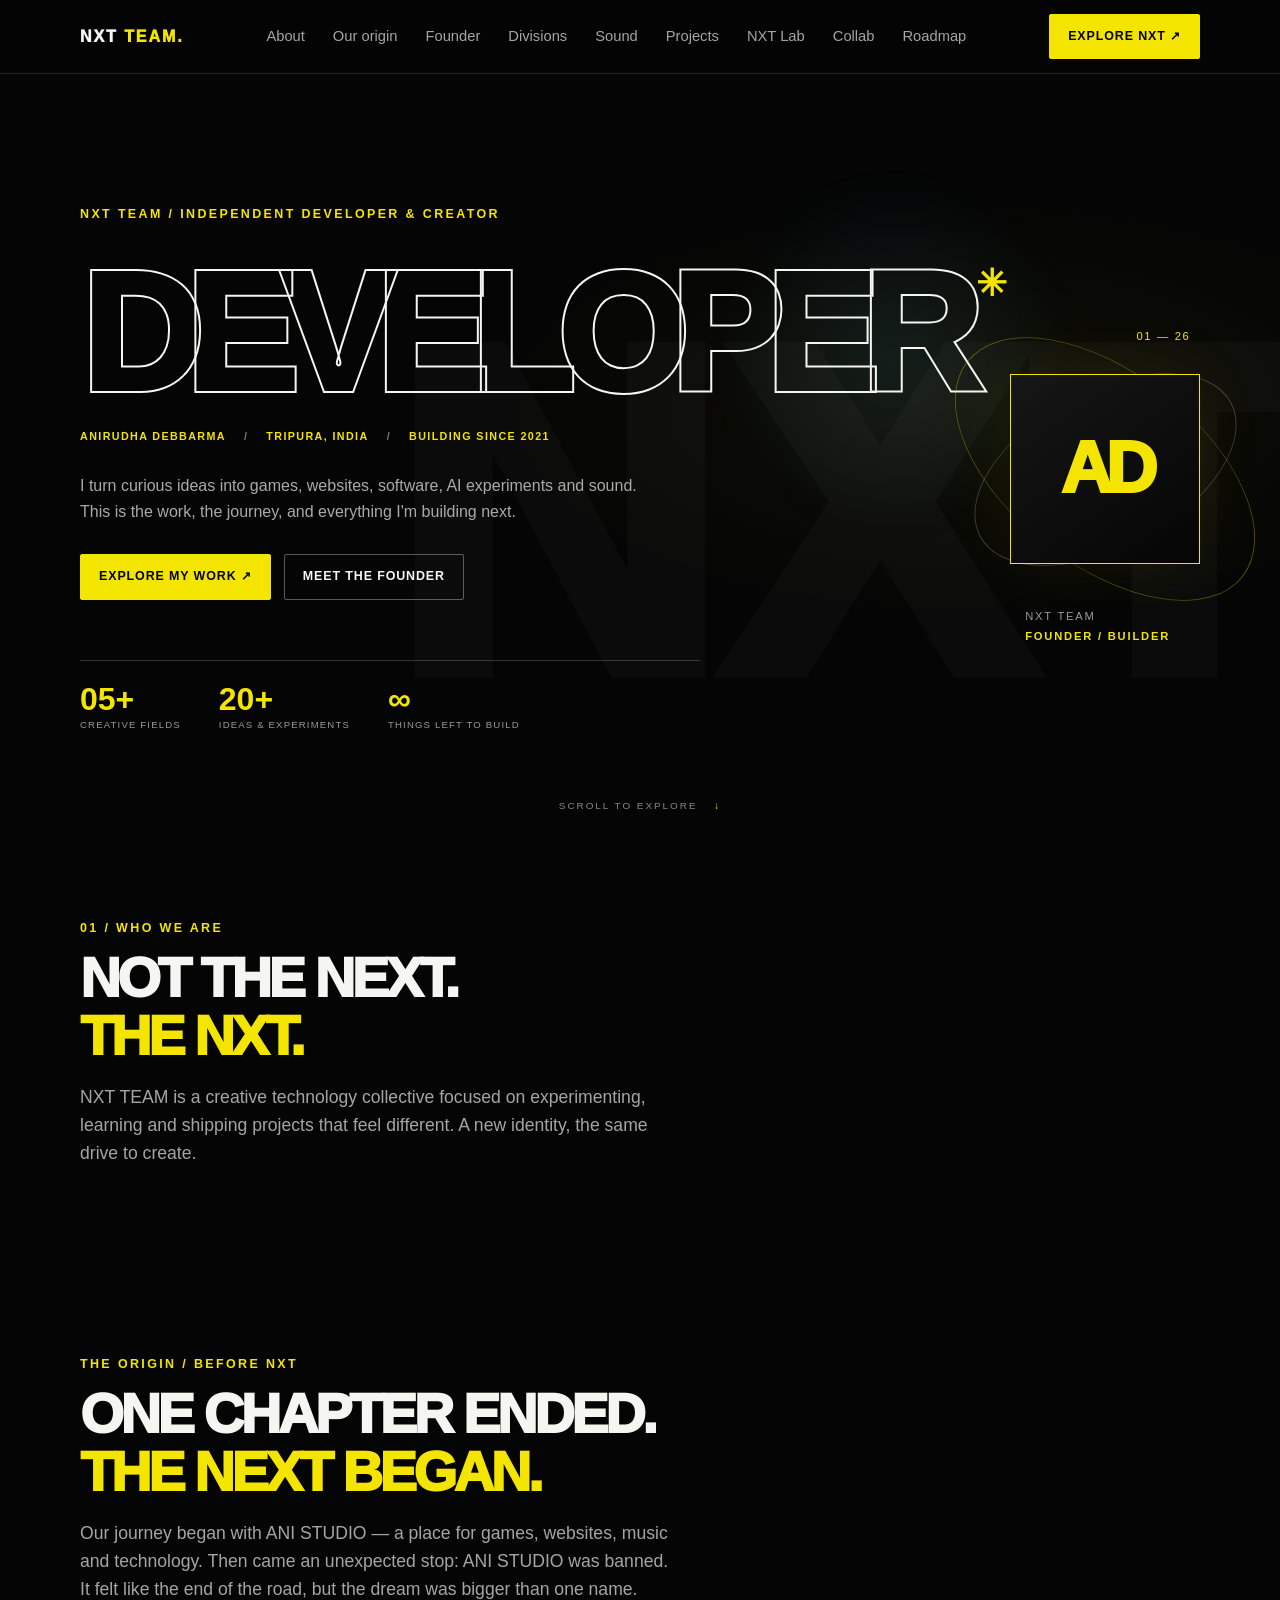
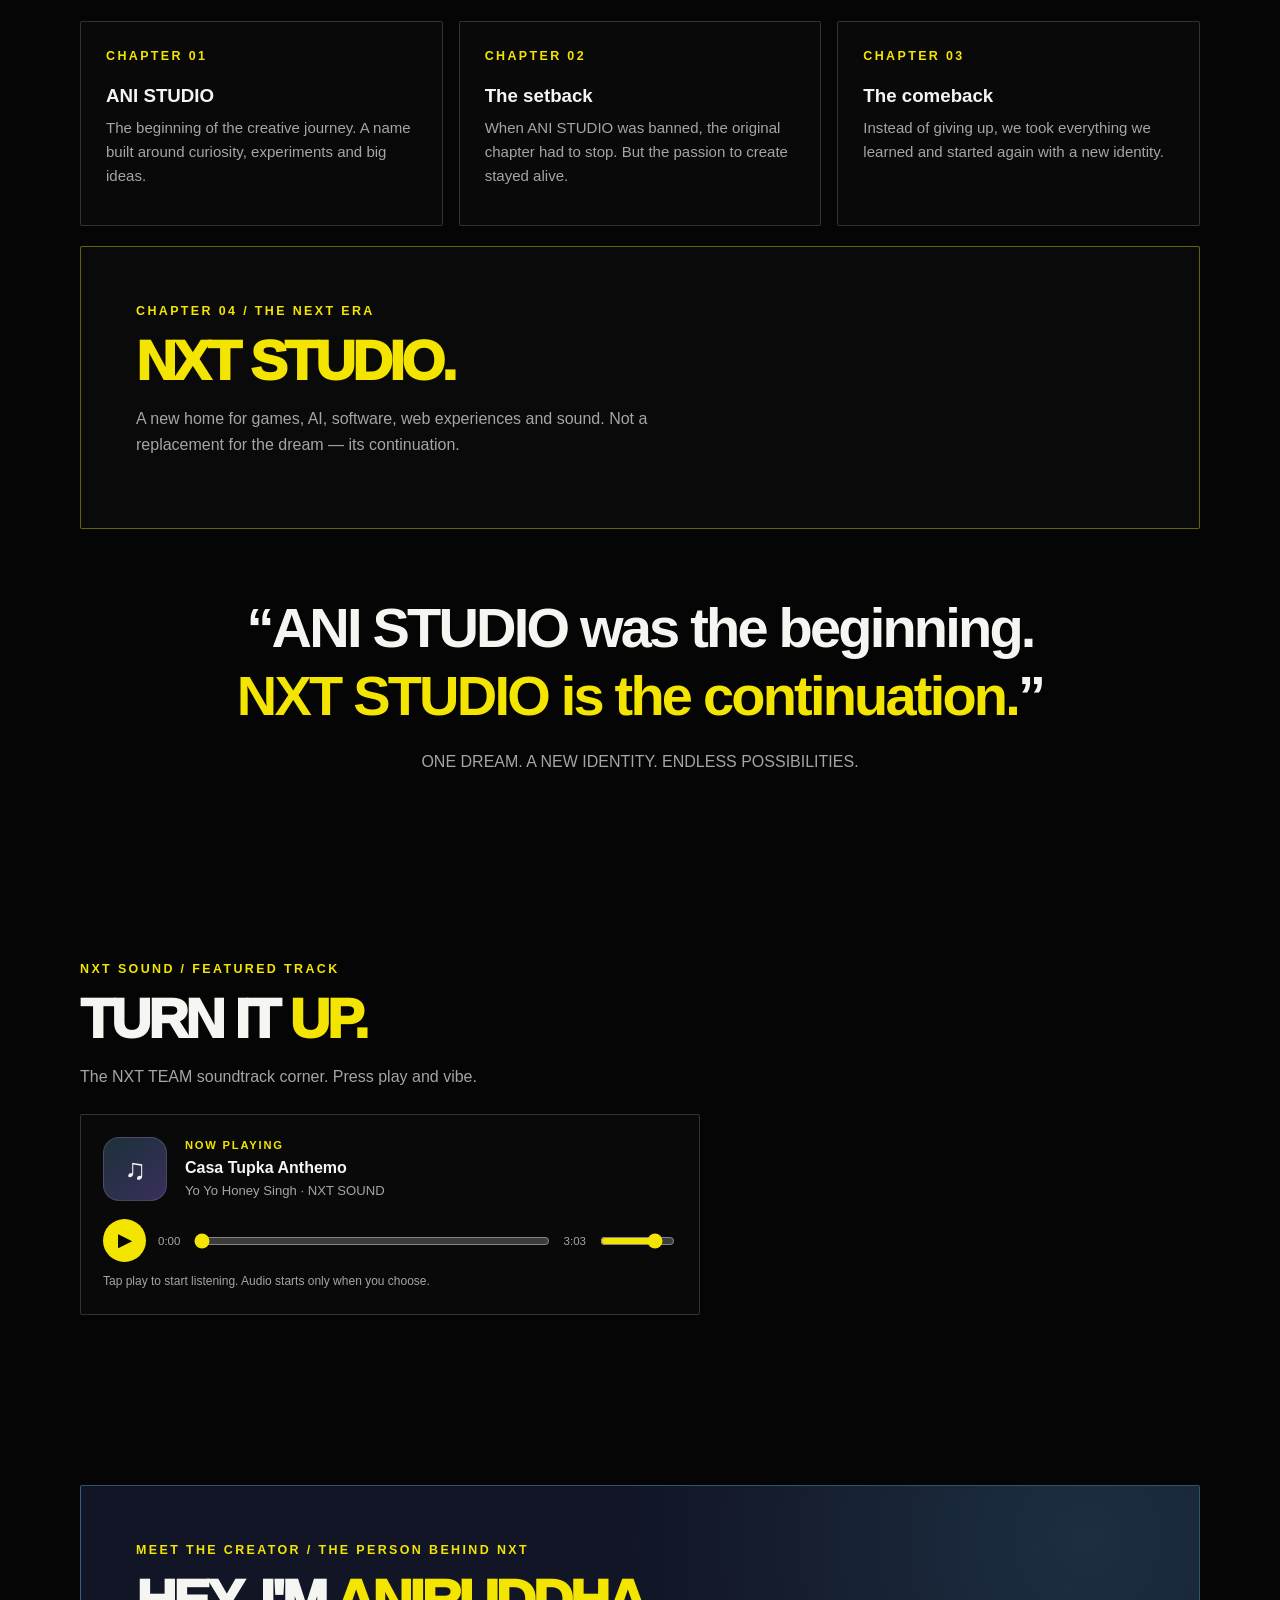
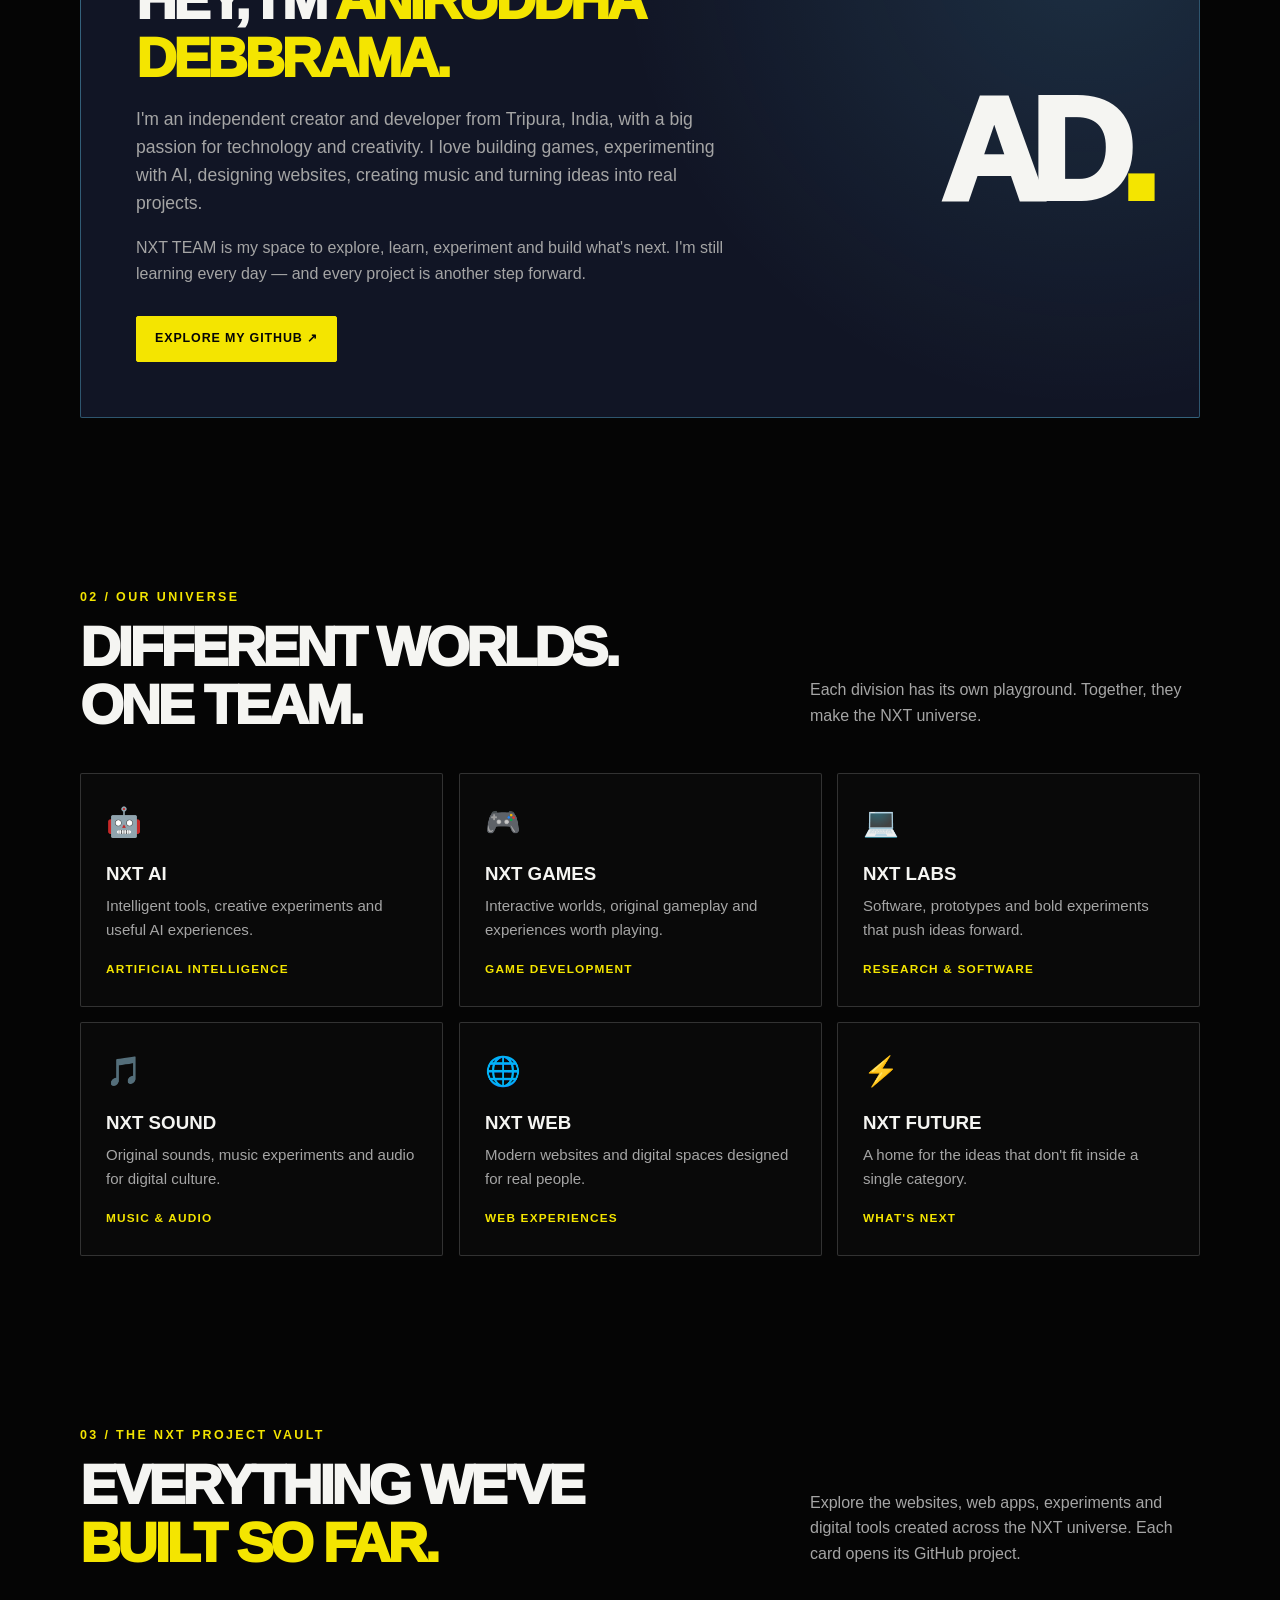
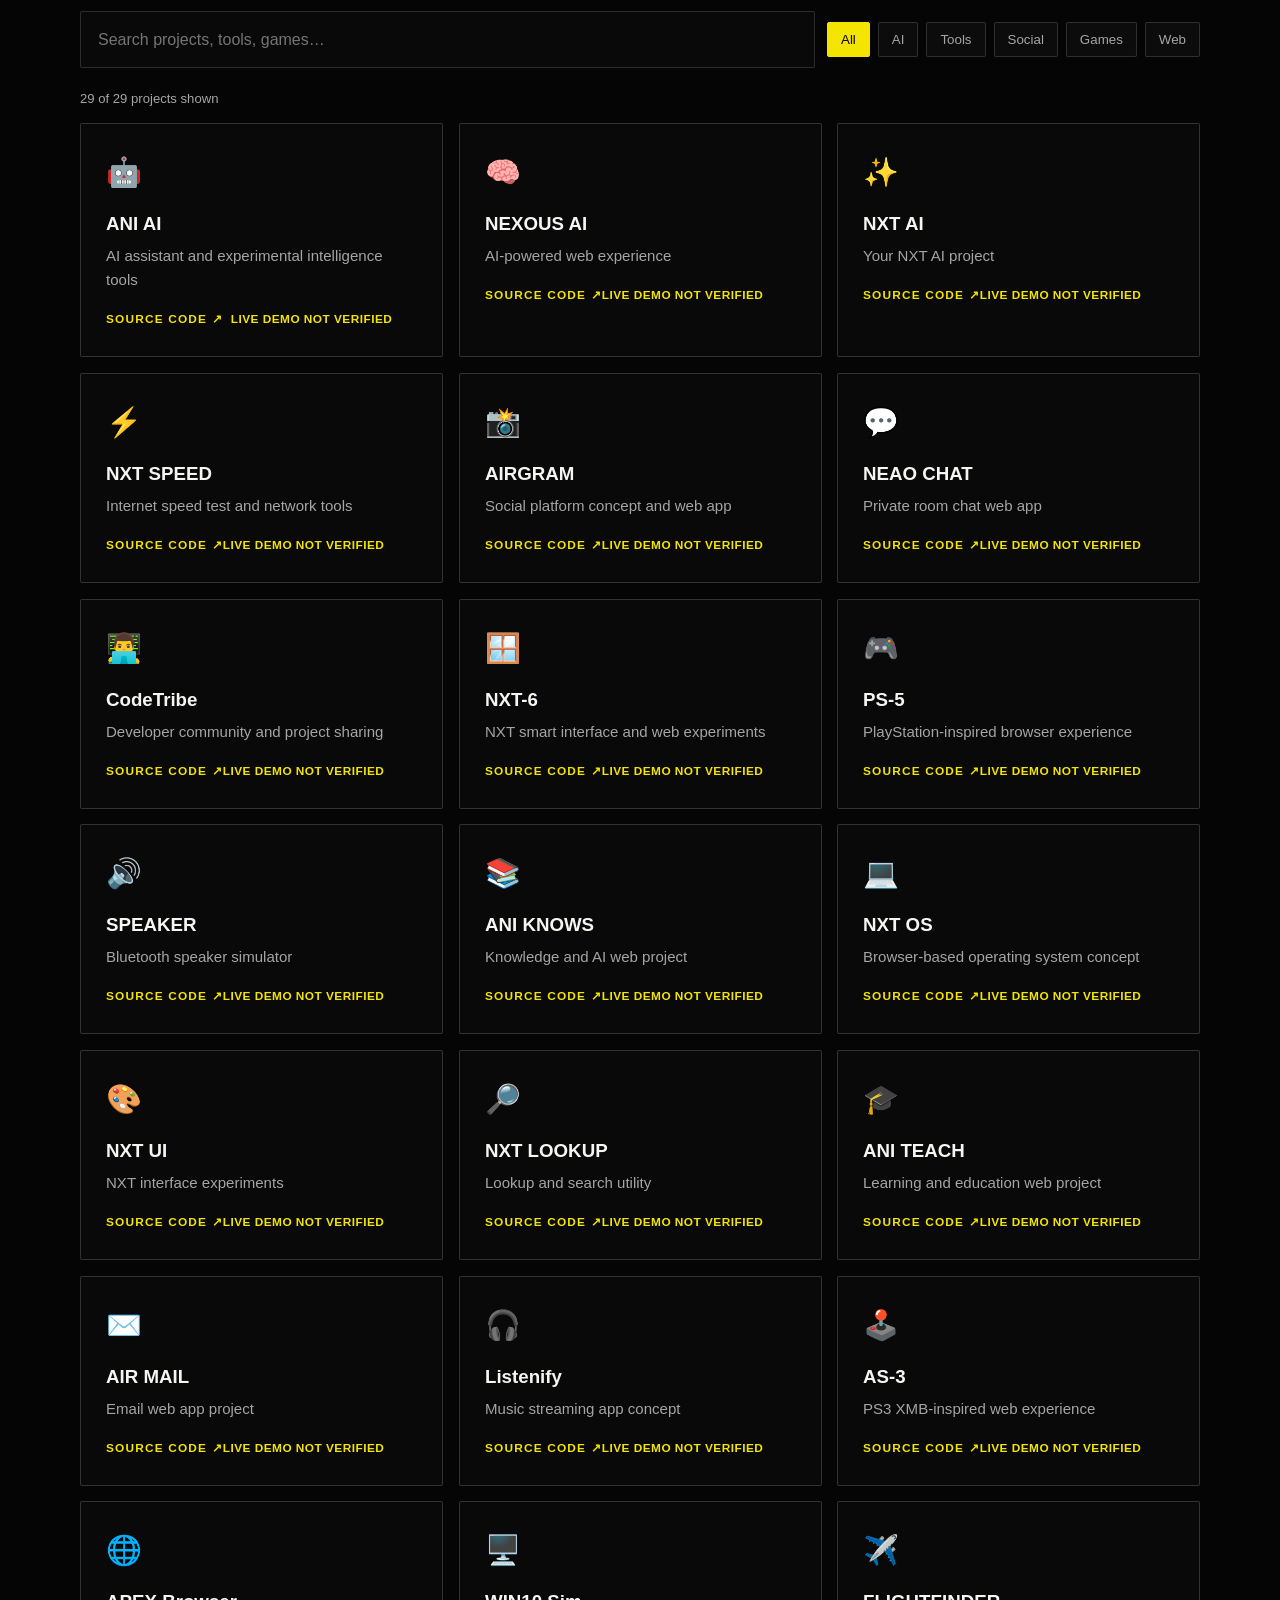
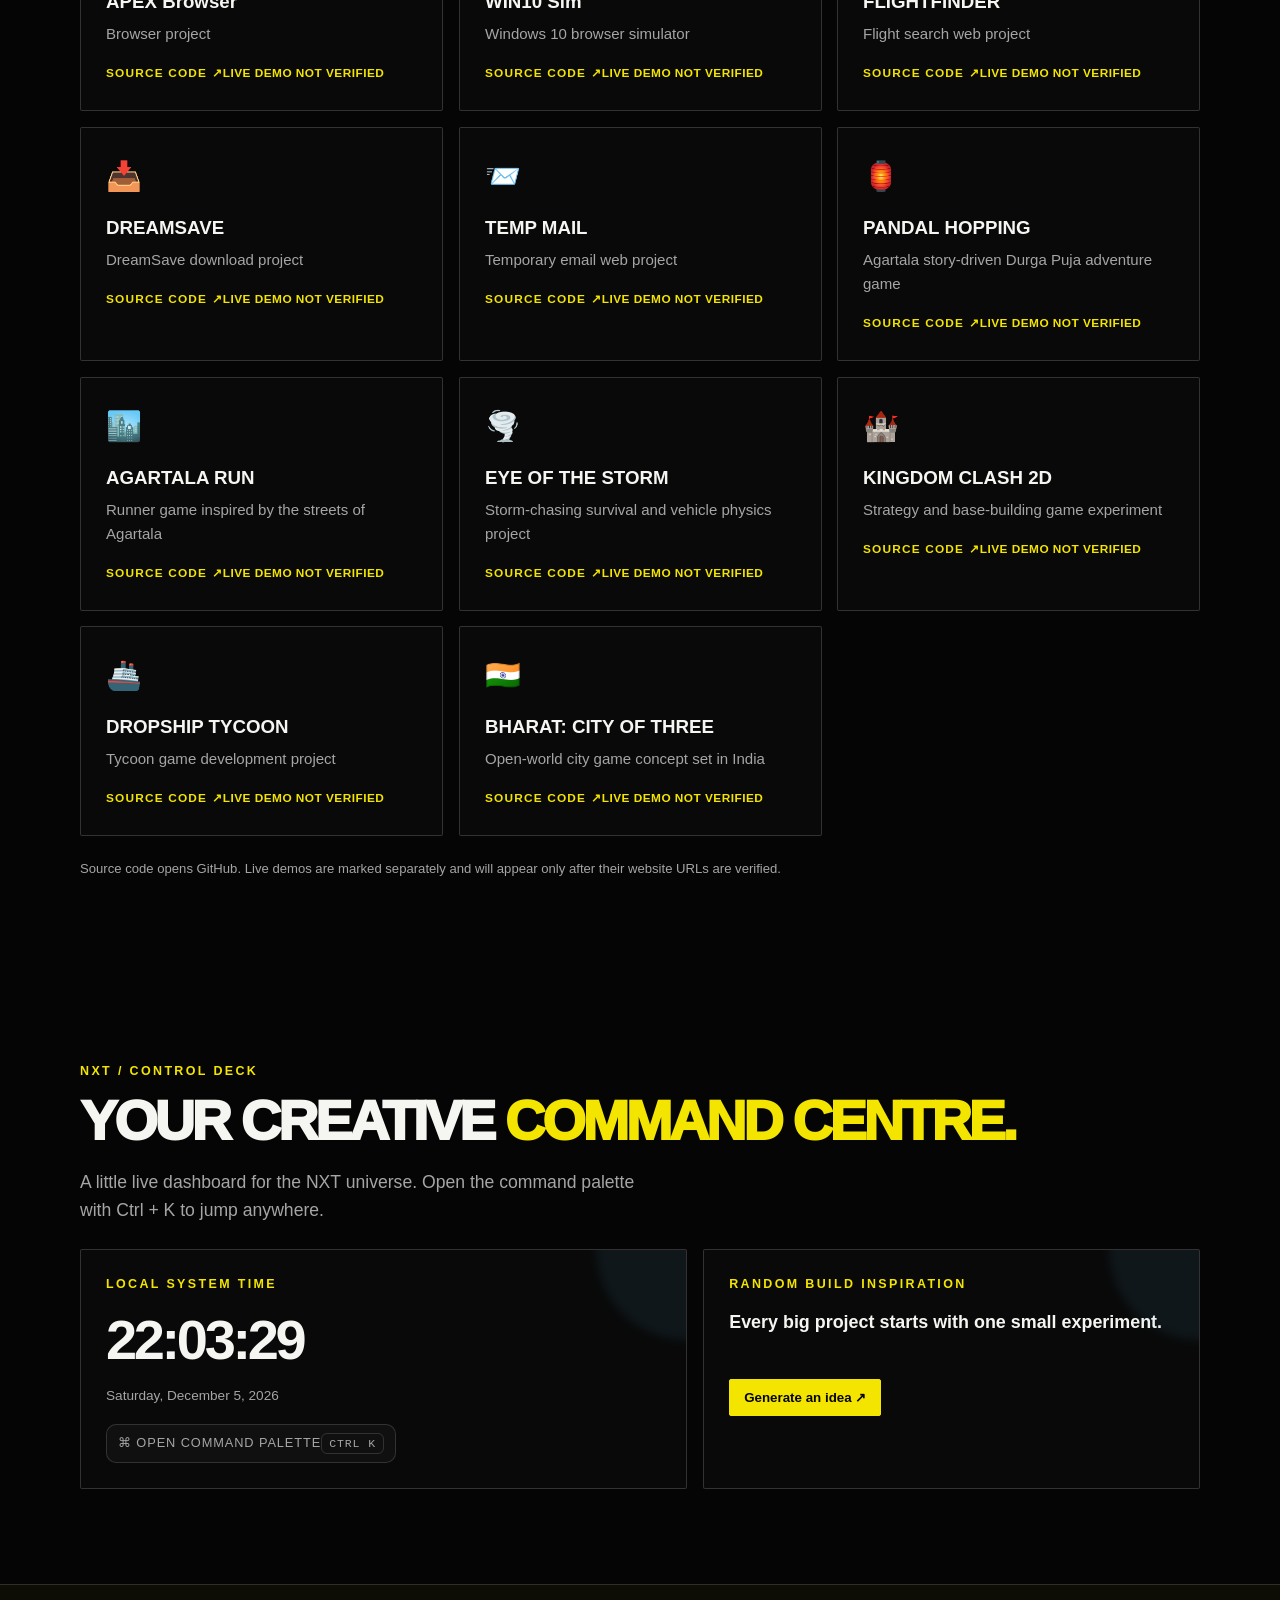
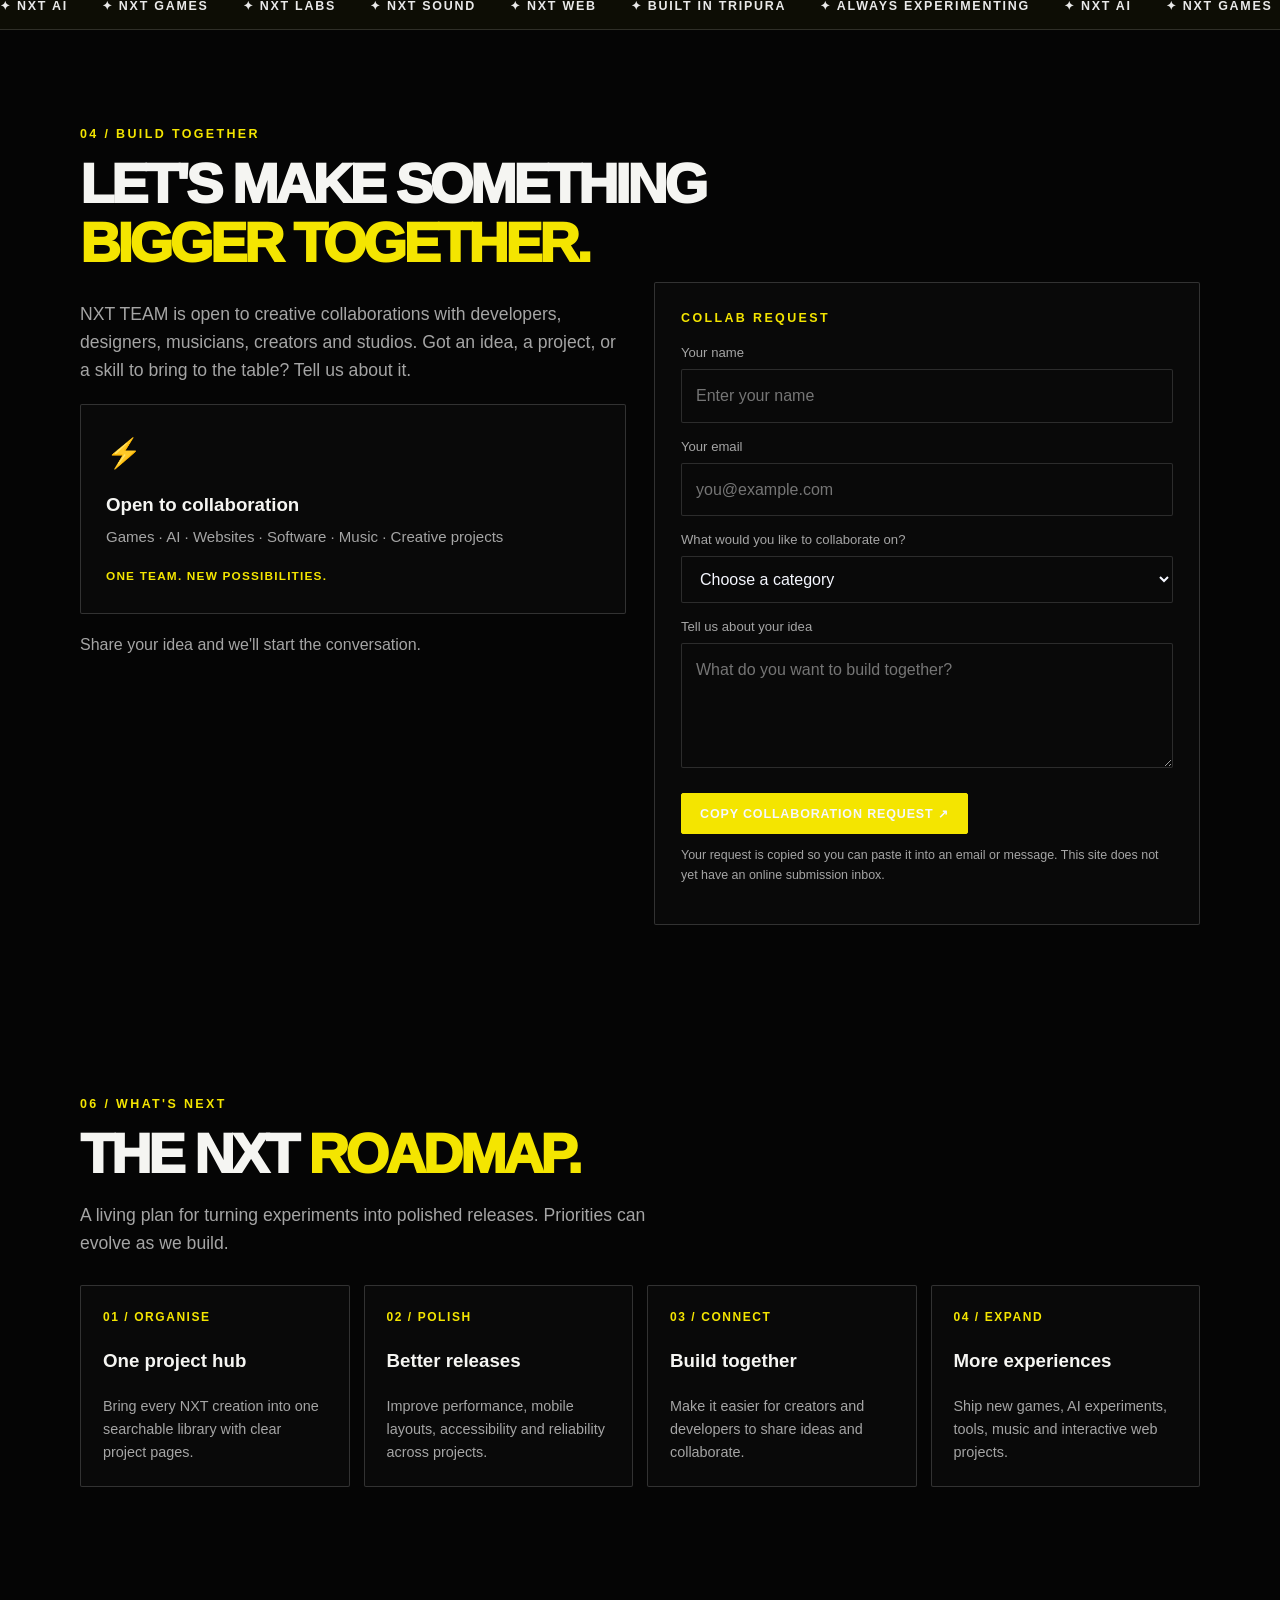
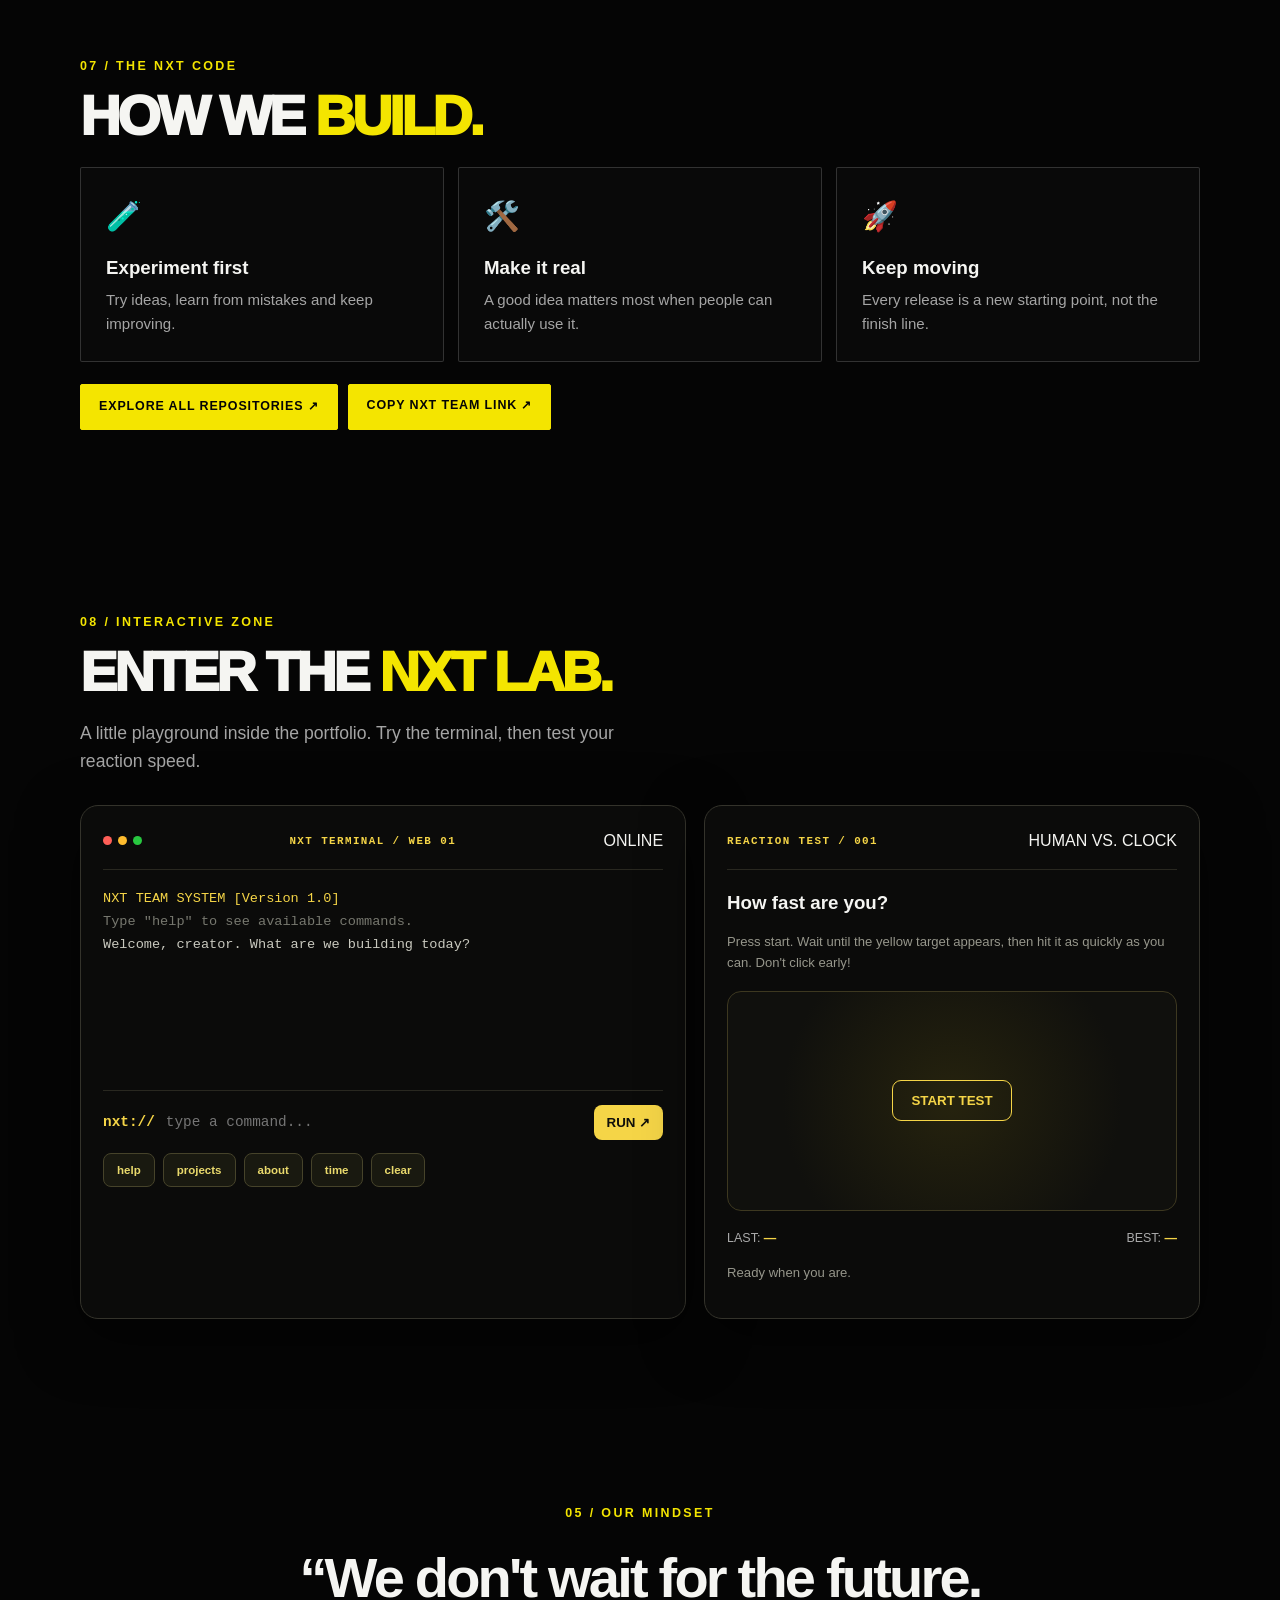
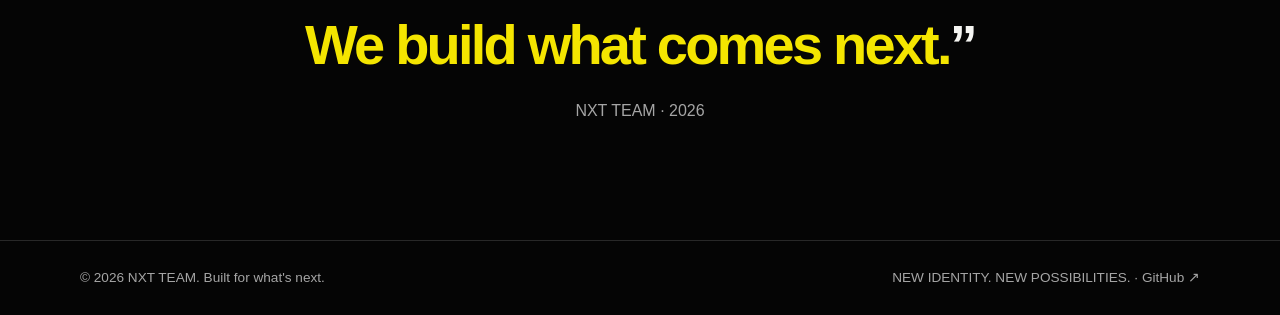
==== commit 8e6be7e9: "Add cinematic NXT TEAM opening animation" ====
--- a/index.html
+++ b/index.html
@@ -163,7 +163,28 @@
 .lab-help{color:#96968b;font-size:.82rem;line-height:1.6}
 @media(max-width:760px){.lab-shell{grid-template-columns:1fr}.lab-panel{padding:17px}.lab-output{height:190px}}
 @media(prefers-reduced-motion:reduce){.lab-panel,.reaction-target{transition:none!important;animation:none!important}}
-</style></head><body><div class="progress-line" id="page-progress"></div><div class="cursor-core" id="nxt-cursor-core" aria-hidden="true"></div><div class="cursor-halo" id="nxt-cursor-halo" aria-hidden="true"></div><button id="back-top" type="button" aria-label="Back to top">↑</button>
+
+/* NXT TEAM CINEMATIC INTRO */
+#nxt-intro{position:fixed;inset:0;z-index:9999;display:grid;place-items:center;overflow:hidden;background:#050505;color:#f5f5f2;transition:opacity .75s cubic-bezier(.16,1,.3,1),visibility .75s}
+#nxt-intro.is-leaving{opacity:0;visibility:hidden;pointer-events:none}
+#nxt-intro:before,#nxt-intro:after{content:"";position:absolute;width:min(72vw,680px);aspect-ratio:1;border:1px solid #f4e50020;border-radius:50%;animation:intro-orbit 8s linear infinite}
+#nxt-intro:after{width:min(52vw,480px);animation-direction:reverse;animation-duration:12s;border-color:#ffffff18}
+.intro-grid{position:absolute;inset:0;background-image:linear-gradient(#ffffff08 1px,transparent 1px),linear-gradient(90deg,#ffffff08 1px,transparent 1px);background-size:54px 54px;mask-image:radial-gradient(ellipse at center,#000,transparent 75%);opacity:.38}
+.intro-content{position:relative;z-index:1;width:min(620px,86vw);text-align:center}
+.intro-mark{width:68px;height:68px;margin:0 auto 25px;display:grid;place-items:center;border:1px solid #f4e500;background:#f4e500;color:#050505;font-size:1.55rem;font-weight:1000;letter-spacing:-.1em;box-shadow:0 0 55px #f4e50033;animation:intro-mark .8s cubic-bezier(.16,1,.3,1) both}
+.intro-kicker{font:800 .68rem/1.4 ui-monospace,monospace;letter-spacing:.35em;color:#f4e500;text-transform:uppercase;animation:intro-rise .7s .12s both}
+.intro-title{margin:13px 0 8px;font-size:clamp(2.8rem,10vw,6.5rem);line-height:.9;letter-spacing:-.09em;font-weight:1000;animation:intro-rise .8s .22s both}
+.intro-title span{color:#f4e500}
+.intro-sub{color:#aaa;font: .72rem ui-monospace,monospace;letter-spacing:.16em;text-transform:uppercase;animation:intro-rise .8s .34s both}
+.intro-meter{width:min(280px,75%);height:2px;background:#ffffff26;margin:32px auto 12px;overflow:hidden}
+.intro-meter i{display:block;width:100%;height:100%;background:#f4e500;transform:scaleX(0);transform-origin:left;animation:intro-load 2.1s .15s cubic-bezier(.7,0,.3,1) forwards}
+.intro-bottom{display:flex;justify-content:center;gap:10px;align-items:center;color:#777;font: .65rem ui-monospace,monospace;letter-spacing:.12em}
+.intro-dot{width:6px;height:6px;border-radius:50%;background:#f4e500;box-shadow:0 0 10px #f4e500;animation:intro-blink .8s infinite alternate}
+#intro-skip{position:absolute;right:24px;bottom:22px;z-index:2;border:1px solid #ffffff45;background:#ffffff0a;color:#ddd;padding:9px 13px;font: .68rem ui-monospace,monospace;letter-spacing:.12em;cursor:pointer}
+#intro-skip:hover{border-color:#f4e500;color:#f4e500}
+@keyframes intro-load{to{transform:scaleX(1)}}@keyframes intro-rise{from{opacity:0;transform:translateY(22px);filter:blur(8px)}to{opacity:1;transform:none;filter:blur(0)}}@keyframes intro-mark{from{opacity:0;transform:scale(.5) rotate(-18deg)}to{opacity:1;transform:scale(1) rotate(0)}}@keyframes intro-orbit{to{transform:rotate(360deg)}}@keyframes intro-blink{to{opacity:.25;transform:scale(.65)}}
+@media(prefers-reduced-motion:reduce){#nxt-intro:before,#nxt-intro:after,.intro-mark,.intro-kicker,.intro-title,.intro-sub,.intro-dot{animation:none}#nxt-intro{transition:none}.intro-meter i{animation:none;transform:scaleX(1)}}
+</style></head><body><div id="nxt-intro" role="status" aria-label="NXT TEAM is loading"><div class="intro-grid" aria-hidden="true"></div><div class="intro-content"><div class="intro-mark">NXT</div><div class="intro-kicker">Independent creative studio</div><div class="intro-title">NXT <span>TEAM.</span></div><div class="intro-sub">Ideas into reality · Est. 2026</div><div class="intro-meter"><i></i></div><div class="intro-bottom"><span class="intro-dot"></span><span>INITIALIZING NEXT EXPERIENCE</span></div></div><button id="intro-skip" type="button">SKIP INTRO ↗</button></div><div class="progress-line" id="page-progress"></div><div class="cursor-core" id="nxt-cursor-core" aria-hidden="true"></div><div class="cursor-halo" id="nxt-cursor-halo" aria-hidden="true"></div><button id="back-top" type="button" aria-label="Back to top">↑</button>
 <header class="nav"><div class="wrap navin"><a class="brand" href="#">NXT <span>TEAM.</span></a><nav class="links" id="links"><a href="#about">About</a><a href="#origin">Our origin</a><a href="#about-me">Founder</a><a href="#divisions">Divisions</a><a href="#sound">Sound</a><a href="#projects">Projects</a><a href="#nxt-lab">NXT Lab</a><a href="#collab">Collab</a><a href="#roadmap">Roadmap</a></nav><a class="btn" href="#divisions">Explore NXT ↗</a><button class="menu" id="menu" aria-label="Toggle menu" aria-expanded="false">☰</button></div></header>
 <main><section class="hero dev-hero"><div class="wrap dev-hero-inner"><div><div class="eyebrow">NXT TEAM / INDEPENDENT DEVELOPER & CREATOR</div><h1 class="dev-word">DEVELOPER<span class="dev-star">✳</span></h1><div class="dev-meta"><span>ANIRUDHA DEBBARMA</span><span>TRIPURA, INDIA</span><span>BUILDING SINCE 2021</span></div><p class="lead">I turn curious ideas into games, websites, software, AI experiments and sound. This is the work, the journey, and everything I'm building next.</p><div class="actions"><a class="btn" href="#projects">EXPLORE MY WORK ↗</a><a class="btn secondary-btn" href="#about-me">MEET THE FOUNDER</a></div><div class="dev-stats"><div><strong>05+</strong><span>CREATIVE FIELDS</span></div><div><strong>20+</strong><span>IDEAS & EXPERIMENTS</span></div><div><strong>∞</strong><span>THINGS LEFT TO BUILD</span></div></div></div><div class="dev-portrait"><div class="portrait-orbit"></div><div class="portrait-orbit orbit-two"></div><div class="portrait-core"><span>AD</span></div><div class="portrait-caption">NXT TEAM<br><b>FOUNDER / BUILDER</b></div><div class="portrait-index">01 — 26</div></div></div><div class="dev-scroll">SCROLL TO EXPLORE <span>↓</span></div></section>
 <section class="section" id="about"><div class="wrap reveal"><div class="eyebrow">01 / Who we are</div><h2>Not the next.<br><span class="grad">The NXT.</span></h2><p class="lead">NXT TEAM is a creative technology collective focused on experimenting, learning and shipping projects that feel different. A new identity, the same drive to create.</p></div></section>
@@ -228,6 +249,18 @@
 <section class="manifesto reveal"><div class="eyebrow">05 / Our mindset</div><blockquote>“We don't wait for the future.<br><span class="grad">We build what comes next.</span>”</blockquote><p class="muted">NXT TEAM · 2026</p></section></main>
 <footer class="footer"><div class="wrap footin"><span>© <span id="year"></span> NXT TEAM. Built for what's next.</span><span>NEW IDENTITY. NEW POSSIBILITIES. · <a href="https://github.com/anirudhadebbarma031214-commits/NXT-TEAM">GitHub ↗</a></span></div></footer>
 <script>
+// CINEMATIC OPENING — auto-dismisses; users can skip instantly.
+(()=>{
+ const intro=document.getElementById('nxt-intro'),skip=document.getElementById('intro-skip');
+ if(!intro)return;
+ let closed=false;
+ const close=()=>{if(closed)return;closed=true;intro.classList.add('is-leaving');setTimeout(()=>intro.remove(),800)};
+ skip?.addEventListener('click',close);
+ const delay=matchMedia('(prefers-reduced-motion: reduce)').matches?250:2550;
+ setTimeout(close,delay);
+ document.addEventListener('keydown',e=>{if(e.key==='Escape')close()},{once:true});
+})();
+
 
 /* NXT CUSTOM CURSOR — glow dot becomes a halo/pointer on interactive elements */
 (()=>{
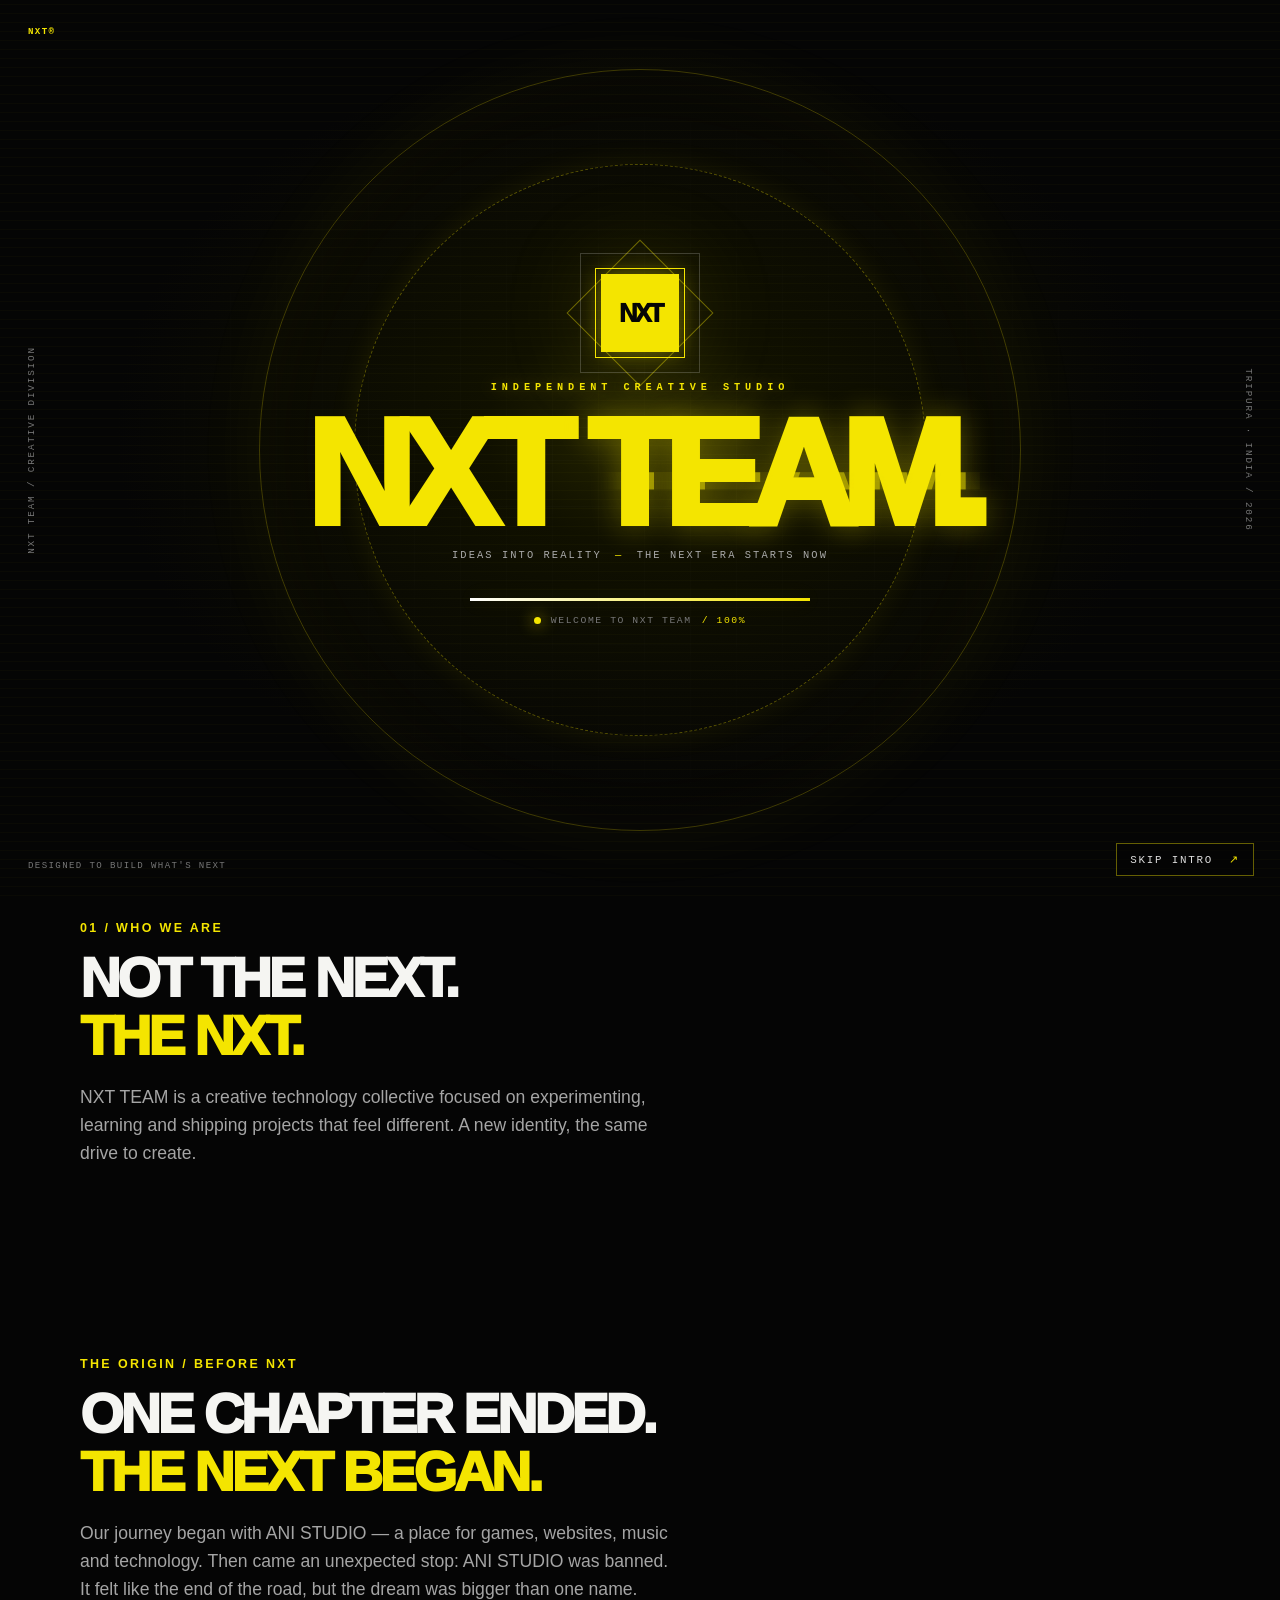
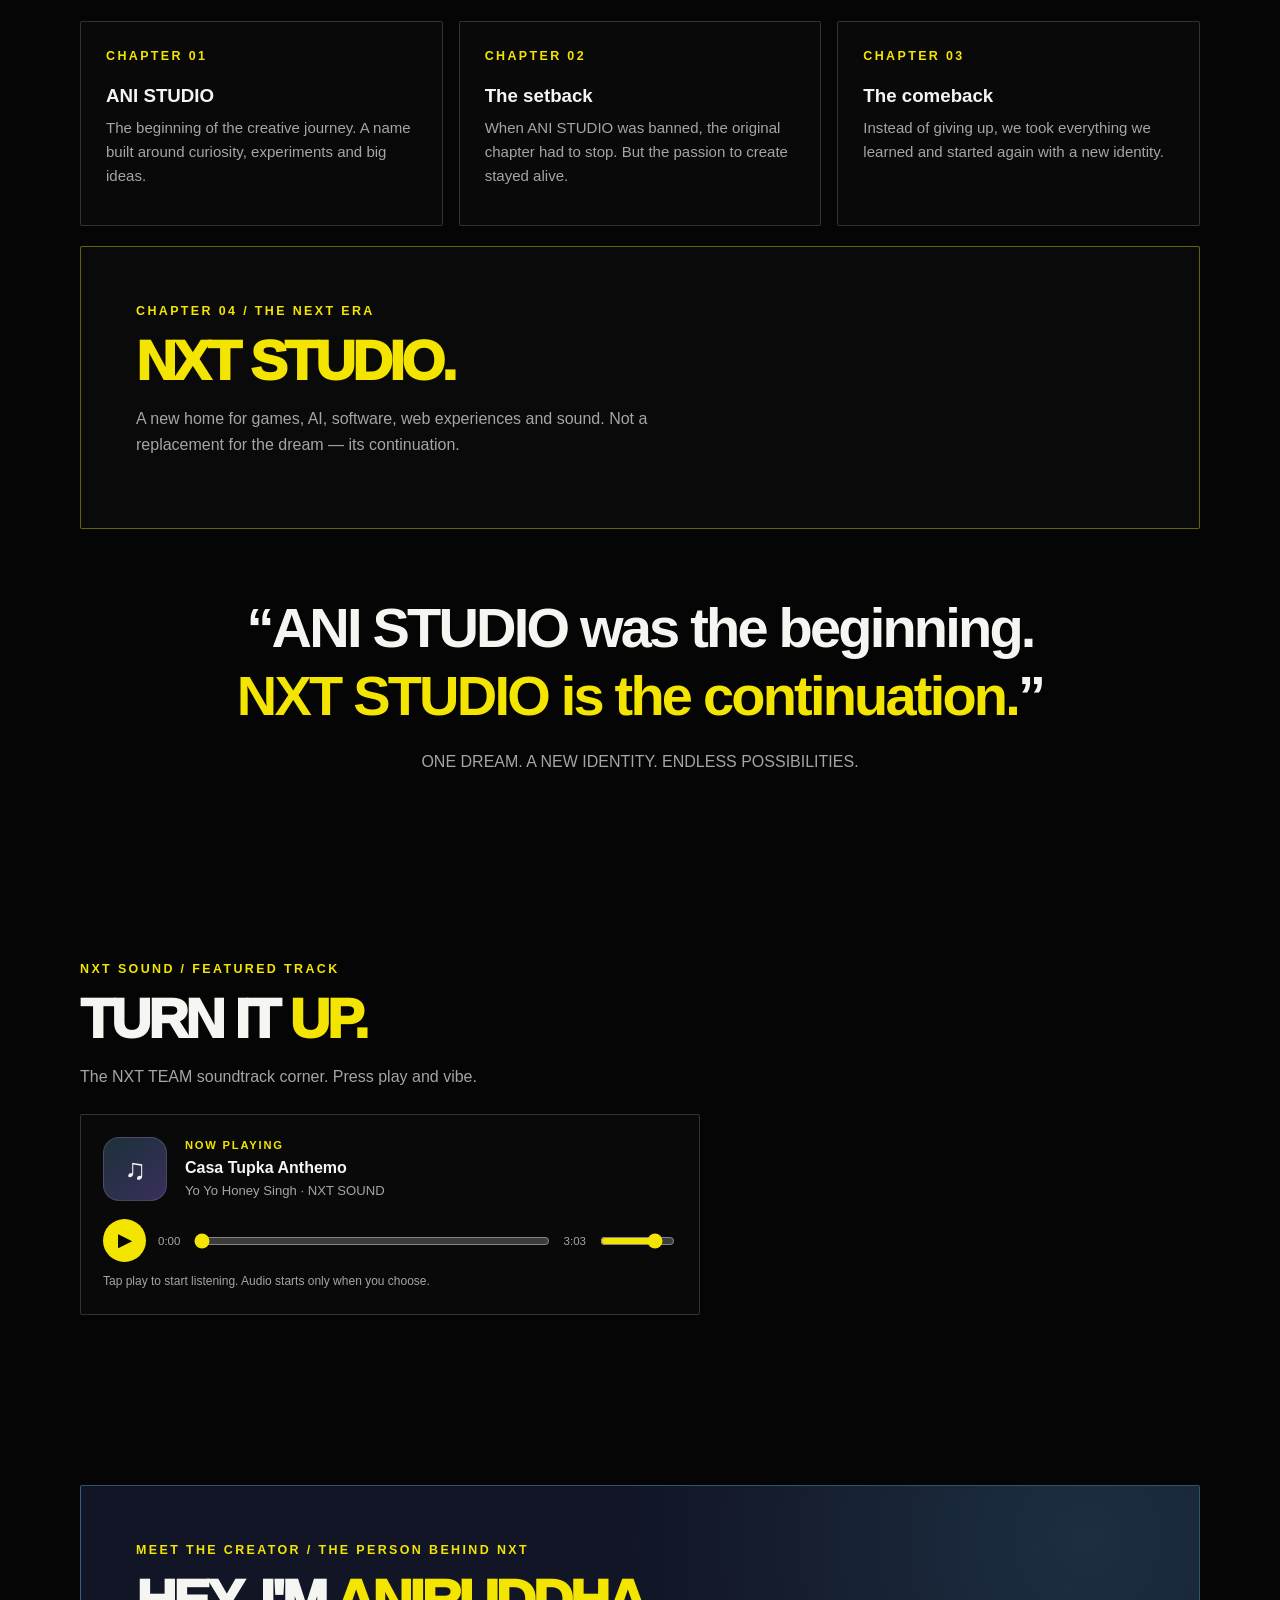
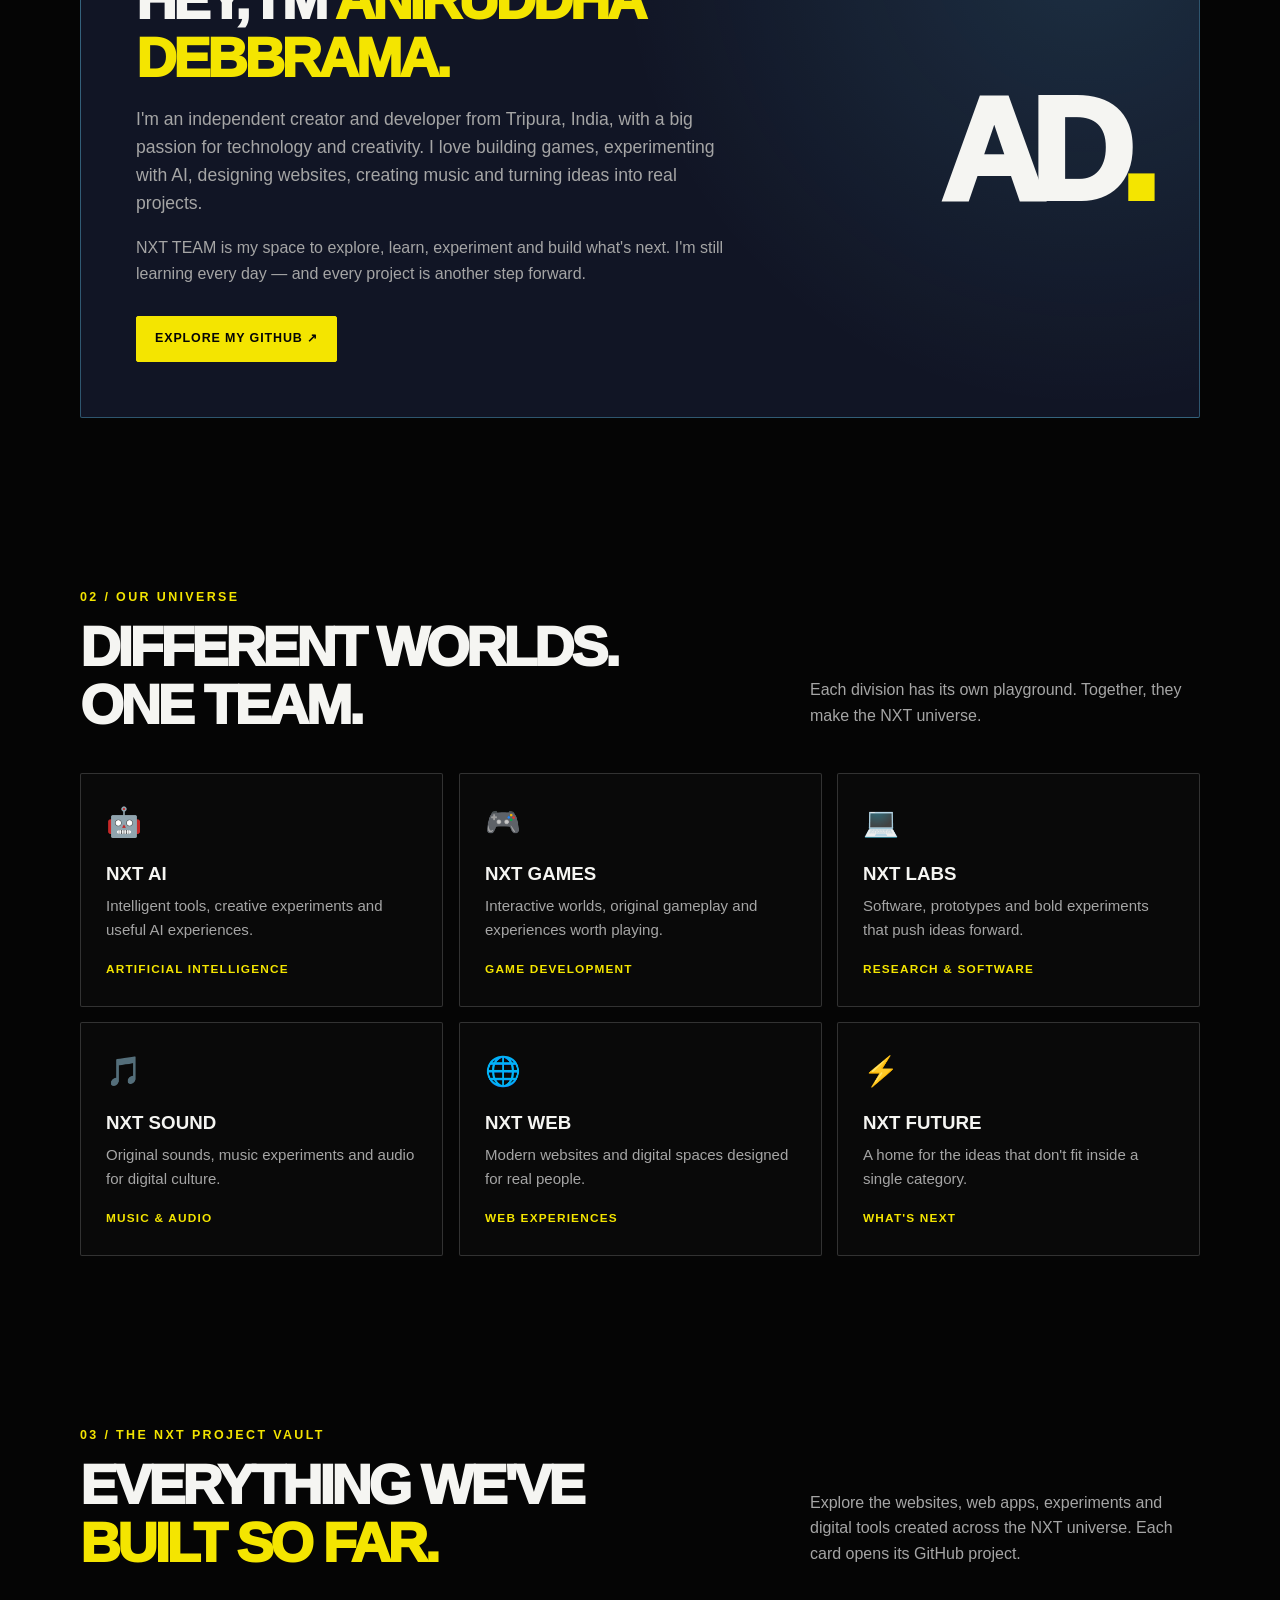
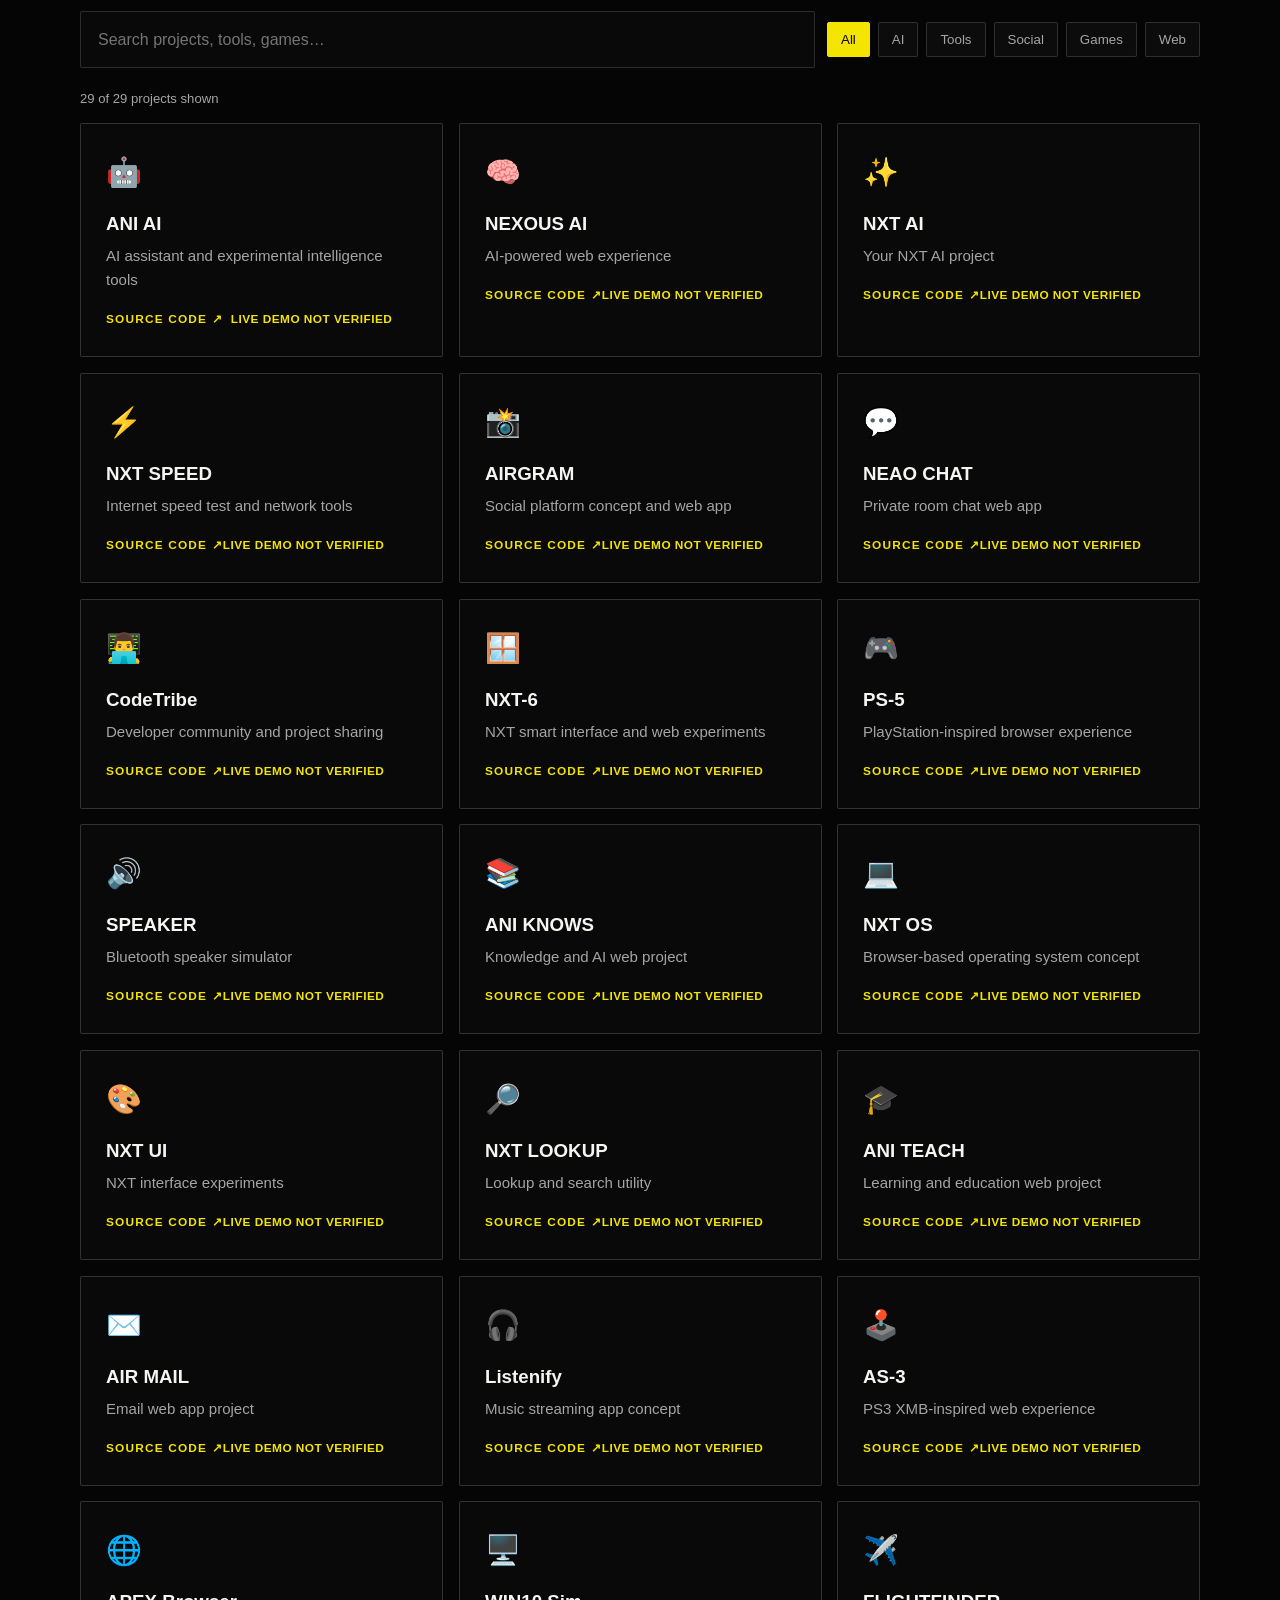
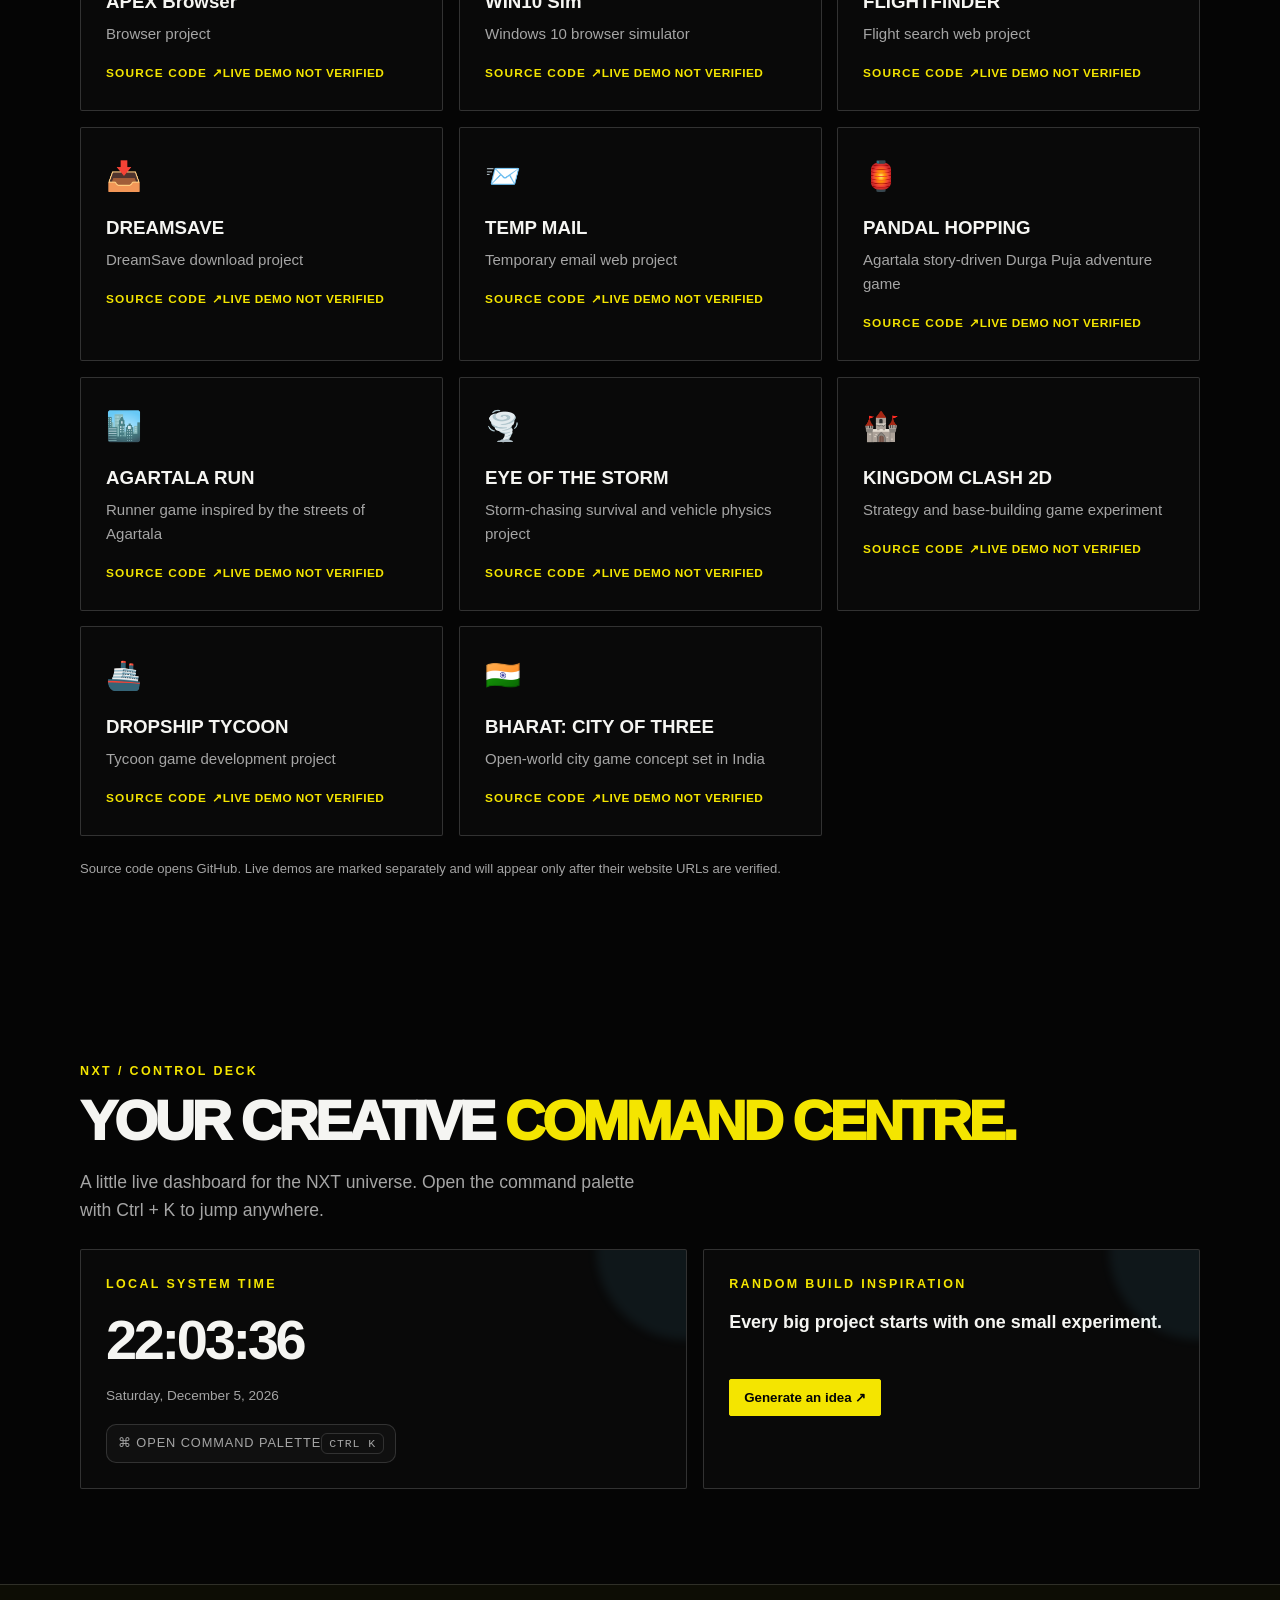
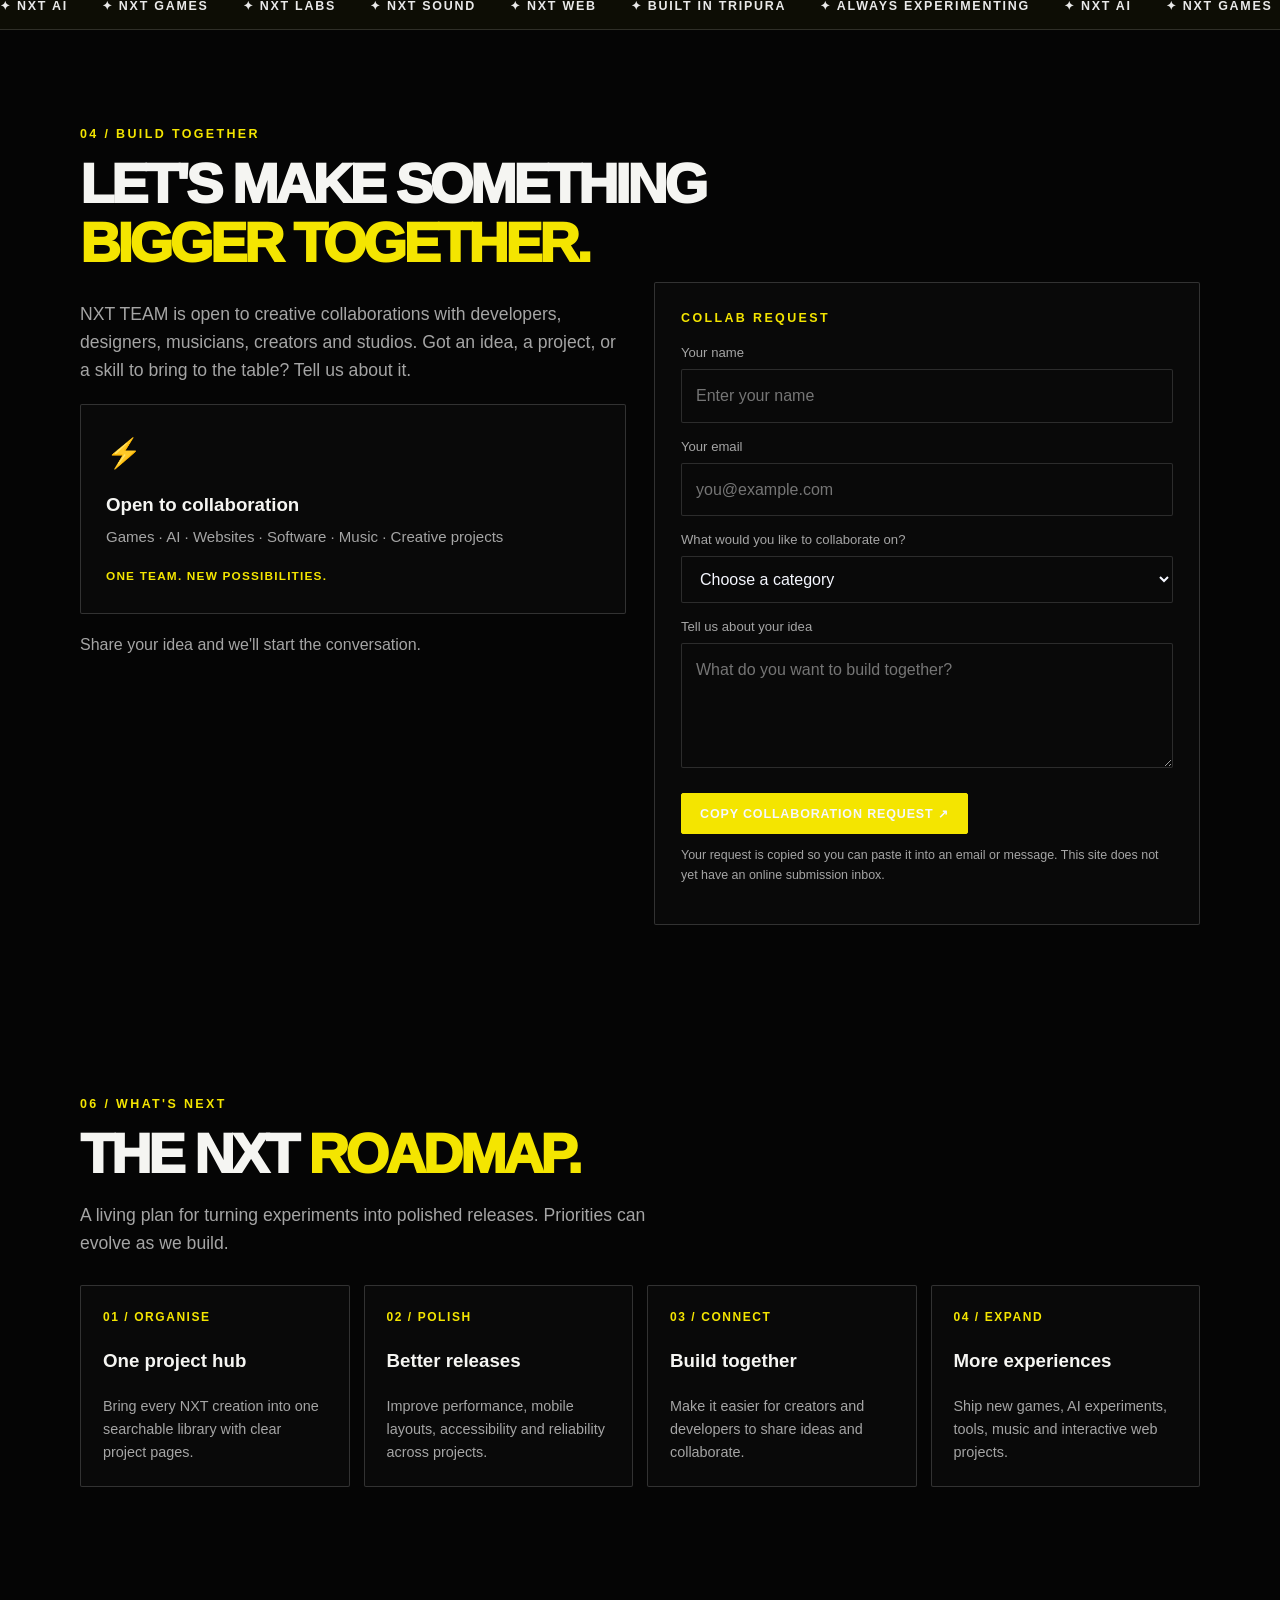
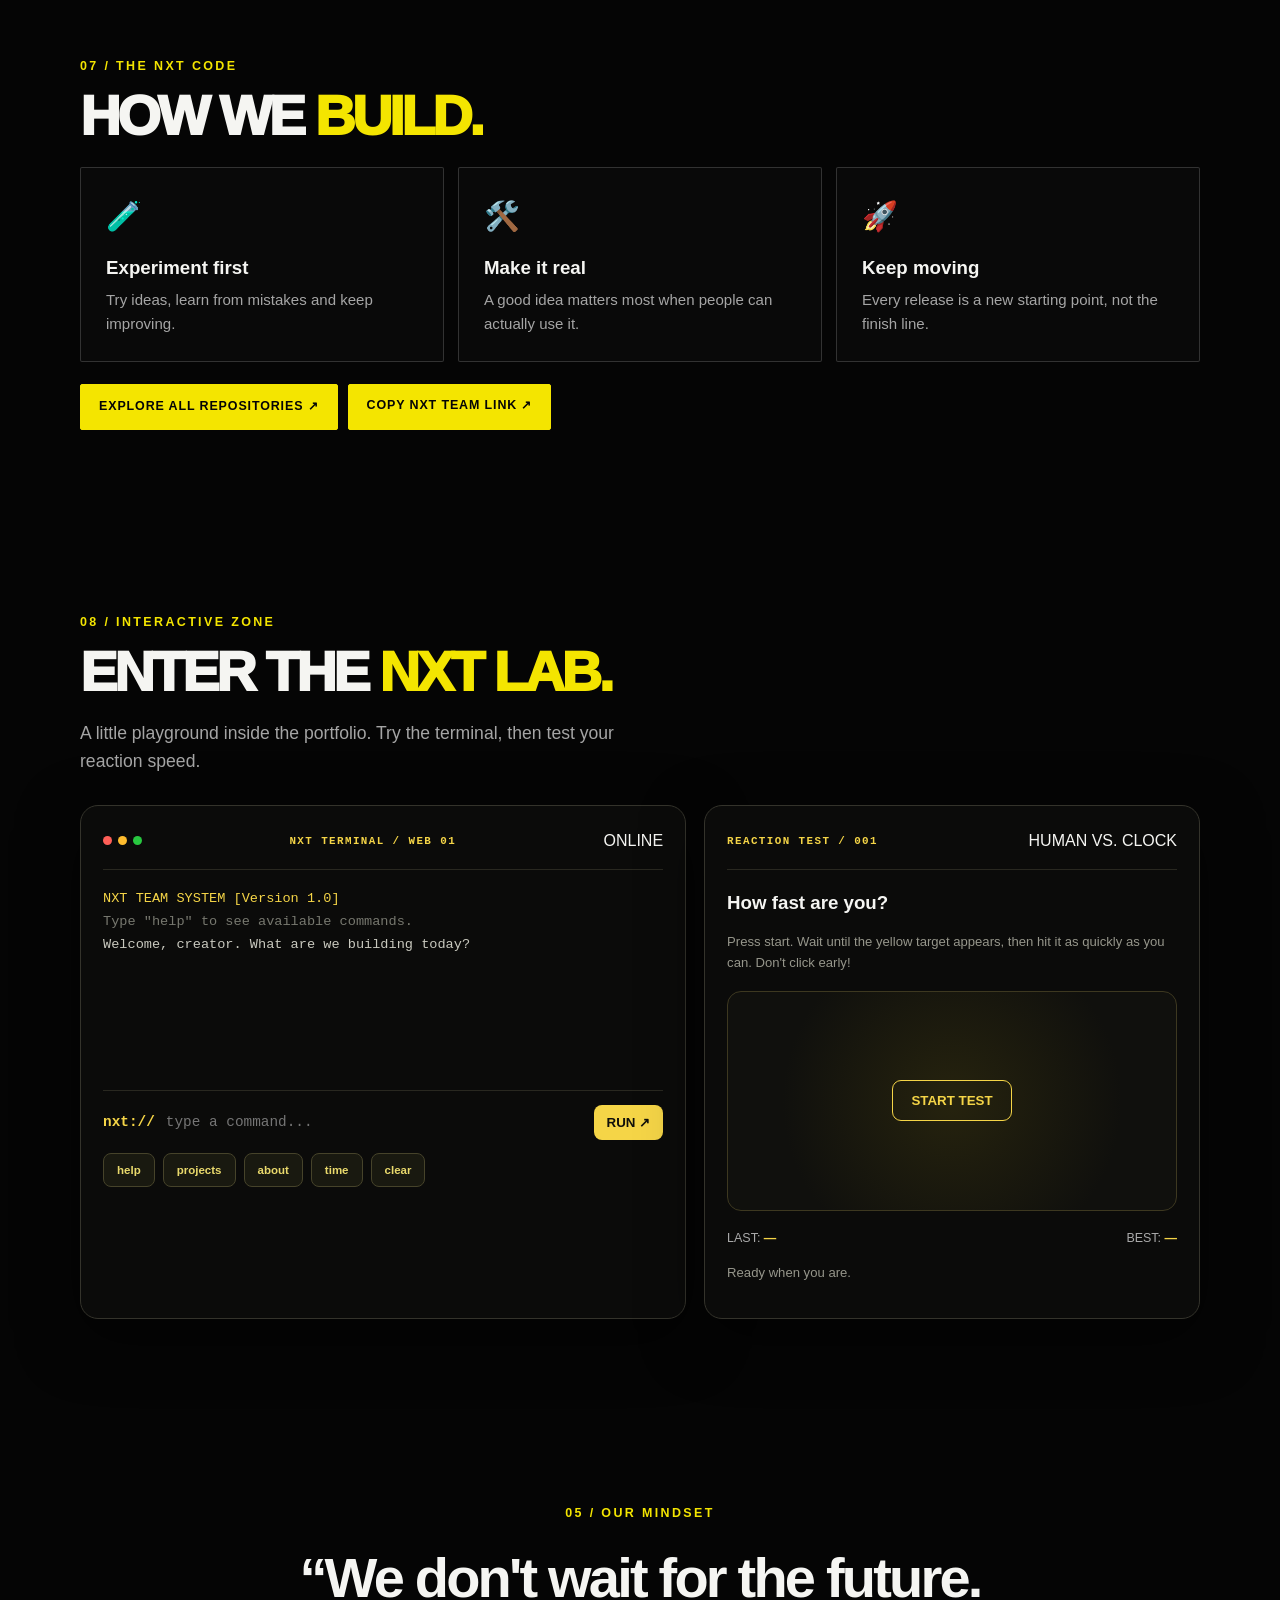
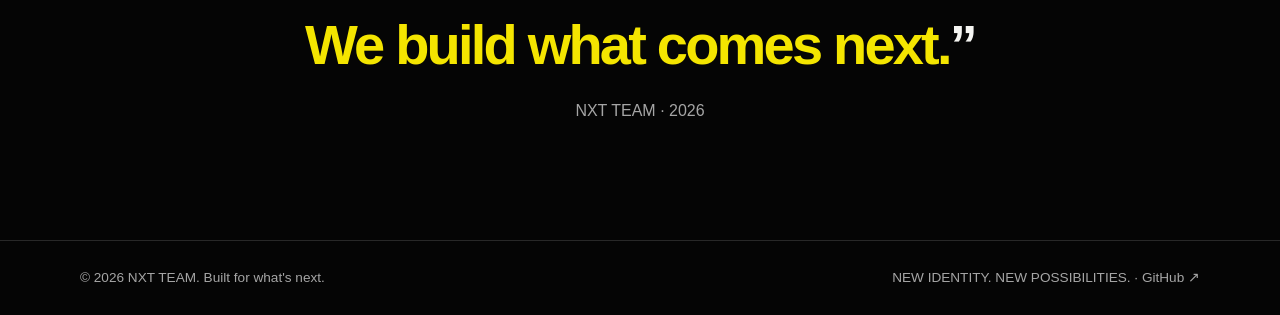
==== commit 258be344: "Upgrade NXT TEAM intro to cinematic animation v2" ====
--- a/index.html
+++ b/index.html
@@ -184,7 +184,59 @@
 #intro-skip:hover{border-color:#f4e500;color:#f4e500}
 @keyframes intro-load{to{transform:scaleX(1)}}@keyframes intro-rise{from{opacity:0;transform:translateY(22px);filter:blur(8px)}to{opacity:1;transform:none;filter:blur(0)}}@keyframes intro-mark{from{opacity:0;transform:scale(.5) rotate(-18deg)}to{opacity:1;transform:scale(1) rotate(0)}}@keyframes intro-orbit{to{transform:rotate(360deg)}}@keyframes intro-blink{to{opacity:.25;transform:scale(.65)}}
 @media(prefers-reduced-motion:reduce){#nxt-intro:before,#nxt-intro:after,.intro-mark,.intro-kicker,.intro-title,.intro-sub,.intro-dot{animation:none}#nxt-intro{transition:none}.intro-meter i{animation:none;transform:scaleX(1)}}
-</style></head><body><div id="nxt-intro" role="status" aria-label="NXT TEAM is loading"><div class="intro-grid" aria-hidden="true"></div><div class="intro-content"><div class="intro-mark">NXT</div><div class="intro-kicker">Independent creative studio</div><div class="intro-title">NXT <span>TEAM.</span></div><div class="intro-sub">Ideas into reality · Est. 2026</div><div class="intro-meter"><i></i></div><div class="intro-bottom"><span class="intro-dot"></span><span>INITIALIZING NEXT EXPERIENCE</span></div></div><button id="intro-skip" type="button">SKIP INTRO ↗</button></div><div class="progress-line" id="page-progress"></div><div class="cursor-core" id="nxt-cursor-core" aria-hidden="true"></div><div class="cursor-halo" id="nxt-cursor-halo" aria-hidden="true"></div><button id="back-top" type="button" aria-label="Back to top">↑</button>
+
+/* NXT TEAM — CINEMATIC INTRO V2 */
+#nxt-intro{isolation:isolate;background:radial-gradient(ellipse at 50% 48%,#252500 0%,#101000 17%,#050505 58%);transition:opacity .9s cubic-bezier(.16,1,.3,1),visibility .9s}
+#nxt-intro:before{width:min(76vw,760px);border:1px solid #f4e5003b;box-shadow:0 0 80px #f4e5000c,inset 0 0 80px #f4e50008;animation:intro-orbit 18s linear infinite}
+#nxt-intro:after{width:min(58vw,570px);border:1px dashed #f4e50055;box-shadow:0 0 30px #f4e50013;animation:intro-orbit 24s linear infinite reverse}
+.intro-grid{background-size:46px 46px;opacity:.48;animation:intro-grid-drift 18s linear infinite}
+.intro-scan{position:absolute;inset:-100% 0;background:linear-gradient(transparent 47%,#f4e50012 50%,transparent 53%);background-size:100% 9px;opacity:.32;animation:intro-scan 7s linear infinite;pointer-events:none}
+.intro-flash{position:absolute;inset:0;background:#f4e500;opacity:0;pointer-events:none;animation:intro-flash 3.9s .15s both}
+.intro-content{width:min(760px,88vw);perspective:900px}
+.intro-mark{width:78px;height:78px;margin-bottom:28px;border:0;outline:1px solid #f4e500;outline-offset:5px;position:relative;box-shadow:0 0 22px #f4e50066,0 0 100px #f4e50035;animation:intro-mark-v2 .9s cubic-bezier(.16,1,.3,1) both}
+.intro-mark:before,.intro-mark:after{content:"";position:absolute;inset:-13px;border:1px solid #f4e50066;transform:rotate(45deg);animation:intro-mark-spin 9s linear infinite}
+.intro-mark:after{inset:-21px;border-color:#ffffff30;transform:rotate(0deg);animation-direction:reverse}
+.intro-mark span{font-size:1.6rem;letter-spacing:-.12em}
+.intro-kicker{font-size:.64rem;letter-spacing:.48em;text-shadow:0 0 18px #f4e50077;animation:intro-rise .8s .35s both}
+.intro-title{display:flex;justify-content:center;gap:.18em;margin:19px 0 13px;font-size:clamp(4.2rem,14vw,9.4rem);letter-spacing:-.105em;line-height:.82;font-weight:1000;white-space:nowrap}
+.intro-nxt{color:#f5f5f2;animation:intro-word-left 1s .55s cubic-bezier(.16,1,.3,1) both}
+.intro-team{color:#f4e500;text-shadow:0 0 32px #f4e50055;animation:intro-word-right 1s .68s cubic-bezier(.16,1,.3,1) both;position:relative}
+.intro-team:after{content:"TEAM.";position:absolute;inset:0;color:#f4e500;opacity:.55;clip-path:inset(48% 0 38% 0);transform:translateX(5px);animation:intro-glitch 2.8s 1.6s steps(2,end) infinite}
+.intro-sub{font-size:.65rem;letter-spacing:.2em;animation:intro-rise .8s 1s both}
+.intro-sub i{color:#f4e500;font-style:normal;padding:0 5px}
+.intro-meter{width:min(340px,76%);height:3px;margin:37px auto 14px;background:#ffffff20;box-shadow:0 0 20px #f4e50020}
+.intro-meter i{background:linear-gradient(90deg,#fff,#f4e500);box-shadow:0 0 14px #f4e500;animation:intro-load 3.2s .35s cubic-bezier(.2,.8,.2,1) forwards}
+.intro-bottom{font-size:.61rem;letter-spacing:.16em}
+.intro-bottom b{font-weight:500;color:#f4e500}
+.intro-dot{width:7px;height:7px;box-shadow:0 0 16px #f4e500;animation:intro-blink .55s infinite alternate}
+.intro-side{position:absolute;top:50%;z-index:1;color:#777;font: .58rem ui-monospace,monospace;letter-spacing:.2em;writing-mode:vertical-rl}
+.intro-side-left{left:26px;transform:translateY(-50%) rotate(180deg)}
+.intro-side-right{right:26px;transform:translateY(-50%)}
+.intro-corner{position:absolute;z-index:1;color:#777;font: .57rem ui-monospace,monospace;letter-spacing:.15em}
+.intro-corner-tl{top:26px;left:28px;color:#f4e500;font-weight:900}
+.intro-corner-br{bottom:29px;left:28px}
+.intro-crosshair{position:absolute;left:50%;top:50%;color:#f4e50077;font-size:1.4rem;transform:translate(-50%,-50%);animation:intro-cross 2s ease-in-out infinite;pointer-events:none}
+.intro-particles{position:absolute;inset:0;overflow:hidden;pointer-events:none}
+.intro-particle{position:absolute;left:var(--x);top:var(--y);width:var(--s);height:var(--s);border-radius:50%;background:#f4e500;opacity:0;box-shadow:0 0 12px #f4e500;animation:intro-particle-float var(--d) var(--delay) linear infinite}
+#intro-skip{right:26px;bottom:24px;border-color:#f4e50066;background:#050505aa;letter-spacing:.16em;transition:background .2s,border-color .2s,transform .2s}
+#intro-skip span{color:#f4e500;margin-left:8px}
+#intro-skip:hover{background:#f4e500;color:#050505;border-color:#f4e500;transform:translateY(-3px)}
+#intro-skip:hover span{color:#050505}
+#nxt-intro.is-leaving{opacity:0;transform:scale(1.035);filter:blur(7px)}
+@keyframes intro-load{0%{transform:scaleX(0)}75%{transform:scaleX(.88)}100%{transform:scaleX(1)}}
+@keyframes intro-mark-v2{0%{opacity:0;transform:scale(.2) rotate(-90deg);filter:blur(12px)}70%{transform:scale(1.12) rotate(8deg)}100%{opacity:1;transform:scale(1) rotate(0);filter:blur(0)}}
+@keyframes intro-mark-spin{to{transform:rotate(405deg)}}
+@keyframes intro-word-left{from{opacity:0;transform:translateX(-90px) rotateY(35deg);filter:blur(12px)}to{opacity:1;transform:none;filter:blur(0)}}
+@keyframes intro-word-right{from{opacity:0;transform:translateX(90px) rotateY(-35deg);filter:blur(12px)}to{opacity:1;transform:none;filter:blur(0)}}
+@keyframes intro-glitch{0%,85%,100%{transform:translateX(5px);clip-path:inset(48% 0 38% 0)}87%{transform:translateX(-8px);clip-path:inset(15% 0 68% 0)}90%{transform:translateX(9px);clip-path:inset(72% 0 10% 0)}93%{transform:translateX(-3px);clip-path:inset(40% 0 45% 0)}}
+@keyframes intro-scan{to{transform:translateY(45%)}}
+@keyframes intro-grid-drift{to{background-position:46px 46px}}
+@keyframes intro-flash{0%,9%,100%{opacity:0}3%{opacity:.24}5%{opacity:.04}}
+@keyframes intro-cross{0%,100%{opacity:.15;transform:translate(-50%,-50%) scale(.7)}50%{opacity:.8;transform:translate(-50%,-50%) scale(1.2)}}
+@keyframes intro-particle-float{0%{opacity:0;transform:translate3d(0,35px,0) scale(.4)}15%{opacity:.8}85%{opacity:.6}100%{opacity:0;transform:translate3d(var(--drift),-110vh,0) scale(1.2)}}
+@media(max-width:600px){.intro-side{display:none}.intro-corner-br{display:none}.intro-corner-tl{top:17px;left:17px}.intro-title{font-size:clamp(3.5rem,15vw,6rem)}#intro-skip{right:16px;bottom:16px}.intro-sub{font-size:.53rem;letter-spacing:.12em}}
+@media(prefers-reduced-motion:reduce){#nxt-intro:before,#nxt-intro:after,.intro-mark,.intro-mark:before,.intro-mark:after,.intro-kicker,.intro-title,.intro-nxt,.intro-team,.intro-sub,.intro-dot,.intro-scan,.intro-grid,.intro-crosshair,.intro-particle,.intro-flash{animation:none!important}.intro-meter i{animation:none;transform:scaleX(1)}}
+</style></head><body><div id="nxt-intro" role="status" aria-label="NXT TEAM cinematic introduction"><div class="intro-grid" aria-hidden="true"></div><div class="intro-scan" aria-hidden="true"></div><div class="intro-flash" aria-hidden="true"></div><div class="intro-particles" aria-hidden="true"></div><div class="intro-side intro-side-left">NXT TEAM / CREATIVE DIVISION</div><div class="intro-side intro-side-right">TRIPURA · INDIA / 2026</div><div class="intro-crosshair" aria-hidden="true">+</div><div class="intro-content"><div class="intro-mark"><span>NXT</span></div><div class="intro-kicker">INDEPENDENT CREATIVE STUDIO</div><div class="intro-title" aria-label="NXT TEAM"><span class="intro-nxt">NXT</span><span class="intro-team">TEAM.</span></div><div class="intro-sub">IDEAS INTO REALITY <i>—</i> THE NEXT ERA STARTS NOW</div><div class="intro-meter"><i></i></div><div class="intro-bottom"><span class="intro-dot"></span><span id="intro-status">BOOTING CREATIVE SYSTEMS</span><b> / 100%</b></div></div><div class="intro-corner intro-corner-tl">NXT®</div><div class="intro-corner intro-corner-br">DESIGNED TO BUILD WHAT'S NEXT</div><button id="intro-skip" type="button">SKIP INTRO <span>↗</span></button></div><div class="progress-line" id="page-progress"></div><div class="cursor-core" id="nxt-cursor-core" aria-hidden="true"></div><div class="cursor-halo" id="nxt-cursor-halo" aria-hidden="true"></div><button id="back-top" type="button" aria-label="Back to top">↑</button>
 <header class="nav"><div class="wrap navin"><a class="brand" href="#">NXT <span>TEAM.</span></a><nav class="links" id="links"><a href="#about">About</a><a href="#origin">Our origin</a><a href="#about-me">Founder</a><a href="#divisions">Divisions</a><a href="#sound">Sound</a><a href="#projects">Projects</a><a href="#nxt-lab">NXT Lab</a><a href="#collab">Collab</a><a href="#roadmap">Roadmap</a></nav><a class="btn" href="#divisions">Explore NXT ↗</a><button class="menu" id="menu" aria-label="Toggle menu" aria-expanded="false">☰</button></div></header>
 <main><section class="hero dev-hero"><div class="wrap dev-hero-inner"><div><div class="eyebrow">NXT TEAM / INDEPENDENT DEVELOPER & CREATOR</div><h1 class="dev-word">DEVELOPER<span class="dev-star">✳</span></h1><div class="dev-meta"><span>ANIRUDHA DEBBARMA</span><span>TRIPURA, INDIA</span><span>BUILDING SINCE 2021</span></div><p class="lead">I turn curious ideas into games, websites, software, AI experiments and sound. This is the work, the journey, and everything I'm building next.</p><div class="actions"><a class="btn" href="#projects">EXPLORE MY WORK ↗</a><a class="btn secondary-btn" href="#about-me">MEET THE FOUNDER</a></div><div class="dev-stats"><div><strong>05+</strong><span>CREATIVE FIELDS</span></div><div><strong>20+</strong><span>IDEAS & EXPERIMENTS</span></div><div><strong>∞</strong><span>THINGS LEFT TO BUILD</span></div></div></div><div class="dev-portrait"><div class="portrait-orbit"></div><div class="portrait-orbit orbit-two"></div><div class="portrait-core"><span>AD</span></div><div class="portrait-caption">NXT TEAM<br><b>FOUNDER / BUILDER</b></div><div class="portrait-index">01 — 26</div></div></div><div class="dev-scroll">SCROLL TO EXPLORE <span>↓</span></div></section>
 <section class="section" id="about"><div class="wrap reveal"><div class="eyebrow">01 / Who we are</div><h2>Not the next.<br><span class="grad">The NXT.</span></h2><p class="lead">NXT TEAM is a creative technology collective focused on experimenting, learning and shipping projects that feel different. A new identity, the same drive to create.</p></div></section>
@@ -249,15 +301,31 @@
 <section class="manifesto reveal"><div class="eyebrow">05 / Our mindset</div><blockquote>“We don't wait for the future.<br><span class="grad">We build what comes next.</span>”</blockquote><p class="muted">NXT TEAM · 2026</p></section></main>
 <footer class="footer"><div class="wrap footin"><span>© <span id="year"></span> NXT TEAM. Built for what's next.</span><span>NEW IDENTITY. NEW POSSIBILITIES. · <a href="https://github.com/anirudhadebbarma031214-commits/NXT-TEAM">GitHub ↗</a></span></div></footer>
 <script>
-// CINEMATIC OPENING — auto-dismisses; users can skip instantly.
+// CINEMATIC OPENING V2 — animated particles, staged reveal and skip support.
 (()=>{
  const intro=document.getElementById('nxt-intro'),skip=document.getElementById('intro-skip');
  if(!intro)return;
+ const reduced=matchMedia('(prefers-reduced-motion: reduce)').matches;
+ const field=intro.querySelector('.intro-particles');
+ if(field&&!reduced){
+  for(let i=0;i<34;i++){
+   const p=document.createElement('i');p.className='intro-particle';
+   p.style.setProperty('--x',(Math.random()*100)+'%');
+   p.style.setProperty('--y',(45+Math.random()*65)+'%');
+   p.style.setProperty('--s',(1+Math.random()*3)+'px');
+   p.style.setProperty('--d',(5+Math.random()*8)+'s');
+   p.style.setProperty('--delay',(-Math.random()*10)+'s');
+   p.style.setProperty('--drift',(-65+Math.random()*130)+'px');
+   field.appendChild(p);
+  }
+ }
+ const status=document.getElementById('intro-status');
+ const messages=['BOOTING CREATIVE SYSTEMS','LOADING IDEAS & EXPERIMENTS','CONNECTING THE NEXT ERA','WELCOME TO NXT TEAM'];
+ let step=0;const statusTimer=reduced?null:setInterval(()=>{step=Math.min(step+1,messages.length-1);if(status)status.textContent=messages[step]},850);
  let closed=false;
- const close=()=>{if(closed)return;closed=true;intro.classList.add('is-leaving');setTimeout(()=>intro.remove(),800)};
+ const close=()=>{if(closed)return;closed=true;if(statusTimer)clearInterval(statusTimer);intro.classList.add('is-leaving');setTimeout(()=>intro.remove(),950)};
  skip?.addEventListener('click',close);
- const delay=matchMedia('(prefers-reduced-motion: reduce)').matches?250:2550;
- setTimeout(close,delay);
+ setTimeout(close,reduced?250:4300);
  document.addEventListener('keydown',e=>{if(e.key==='Escape')close()},{once:true});
 })();
 
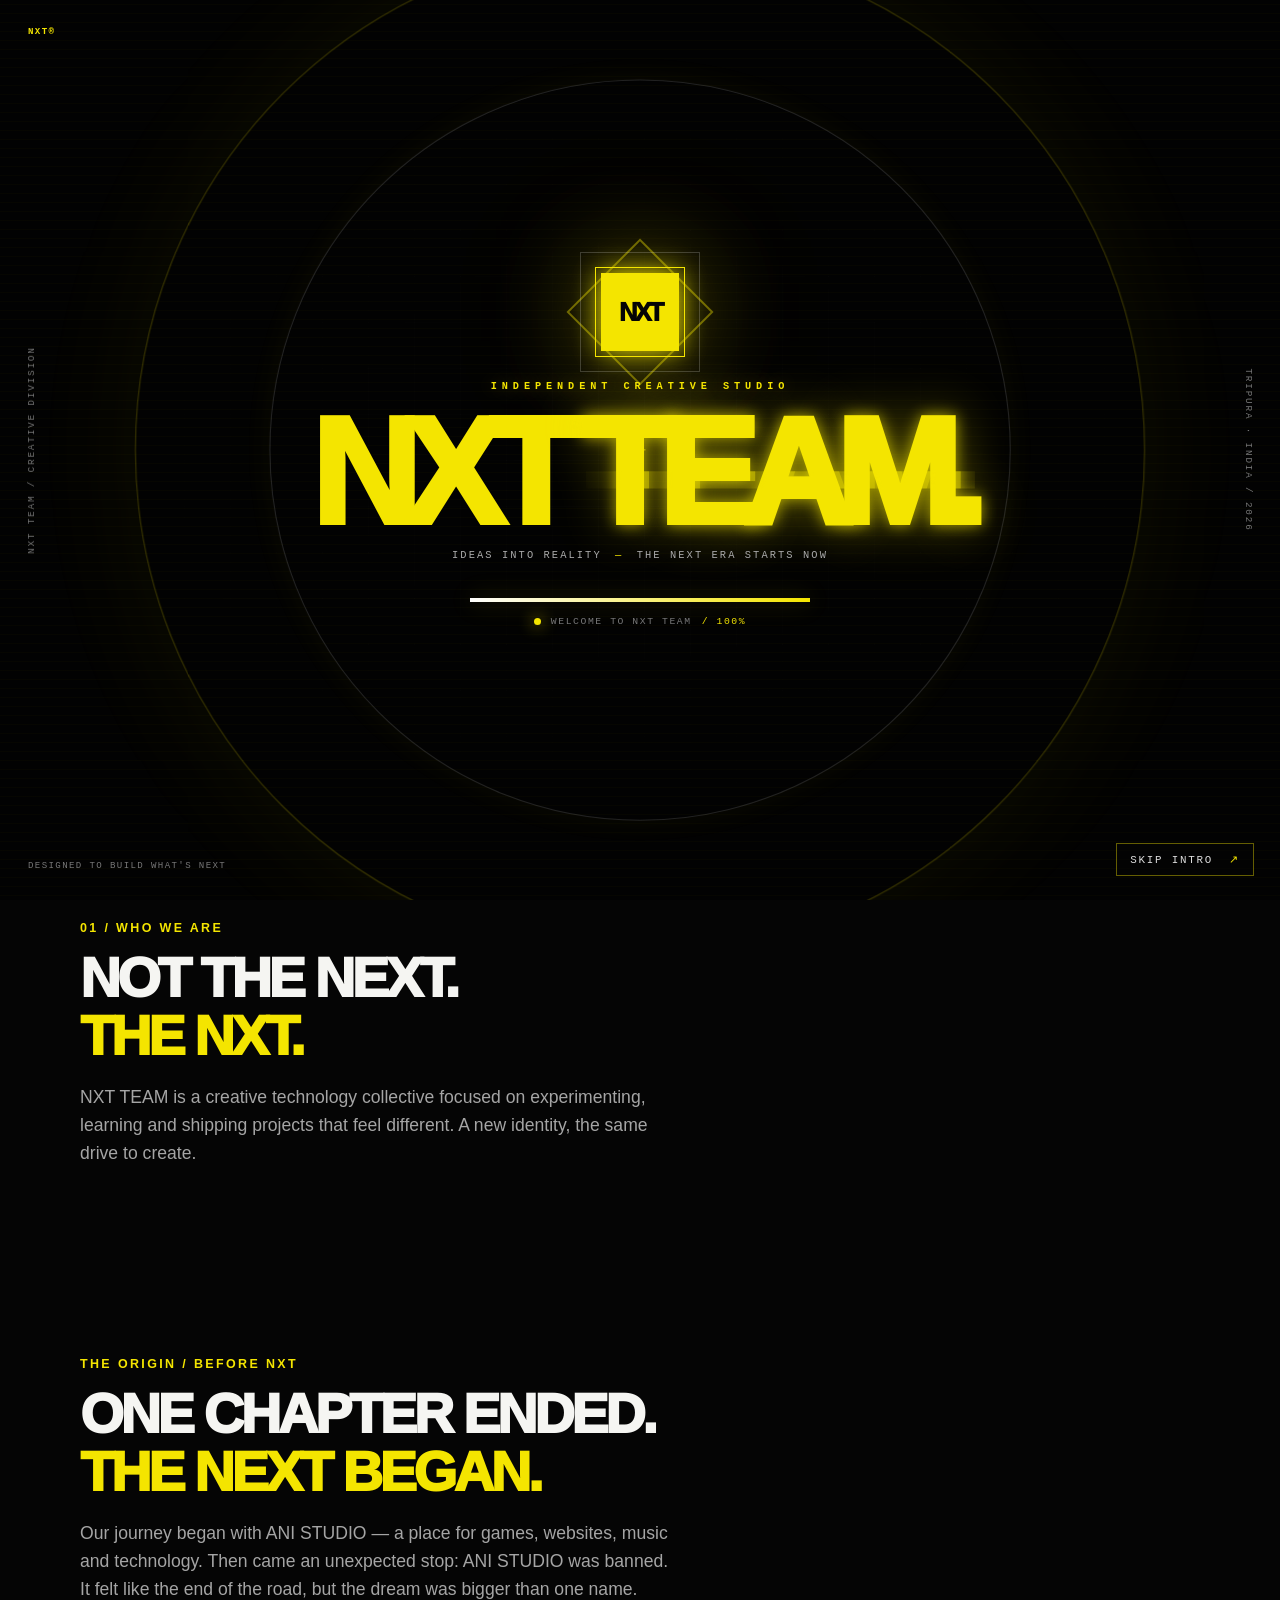
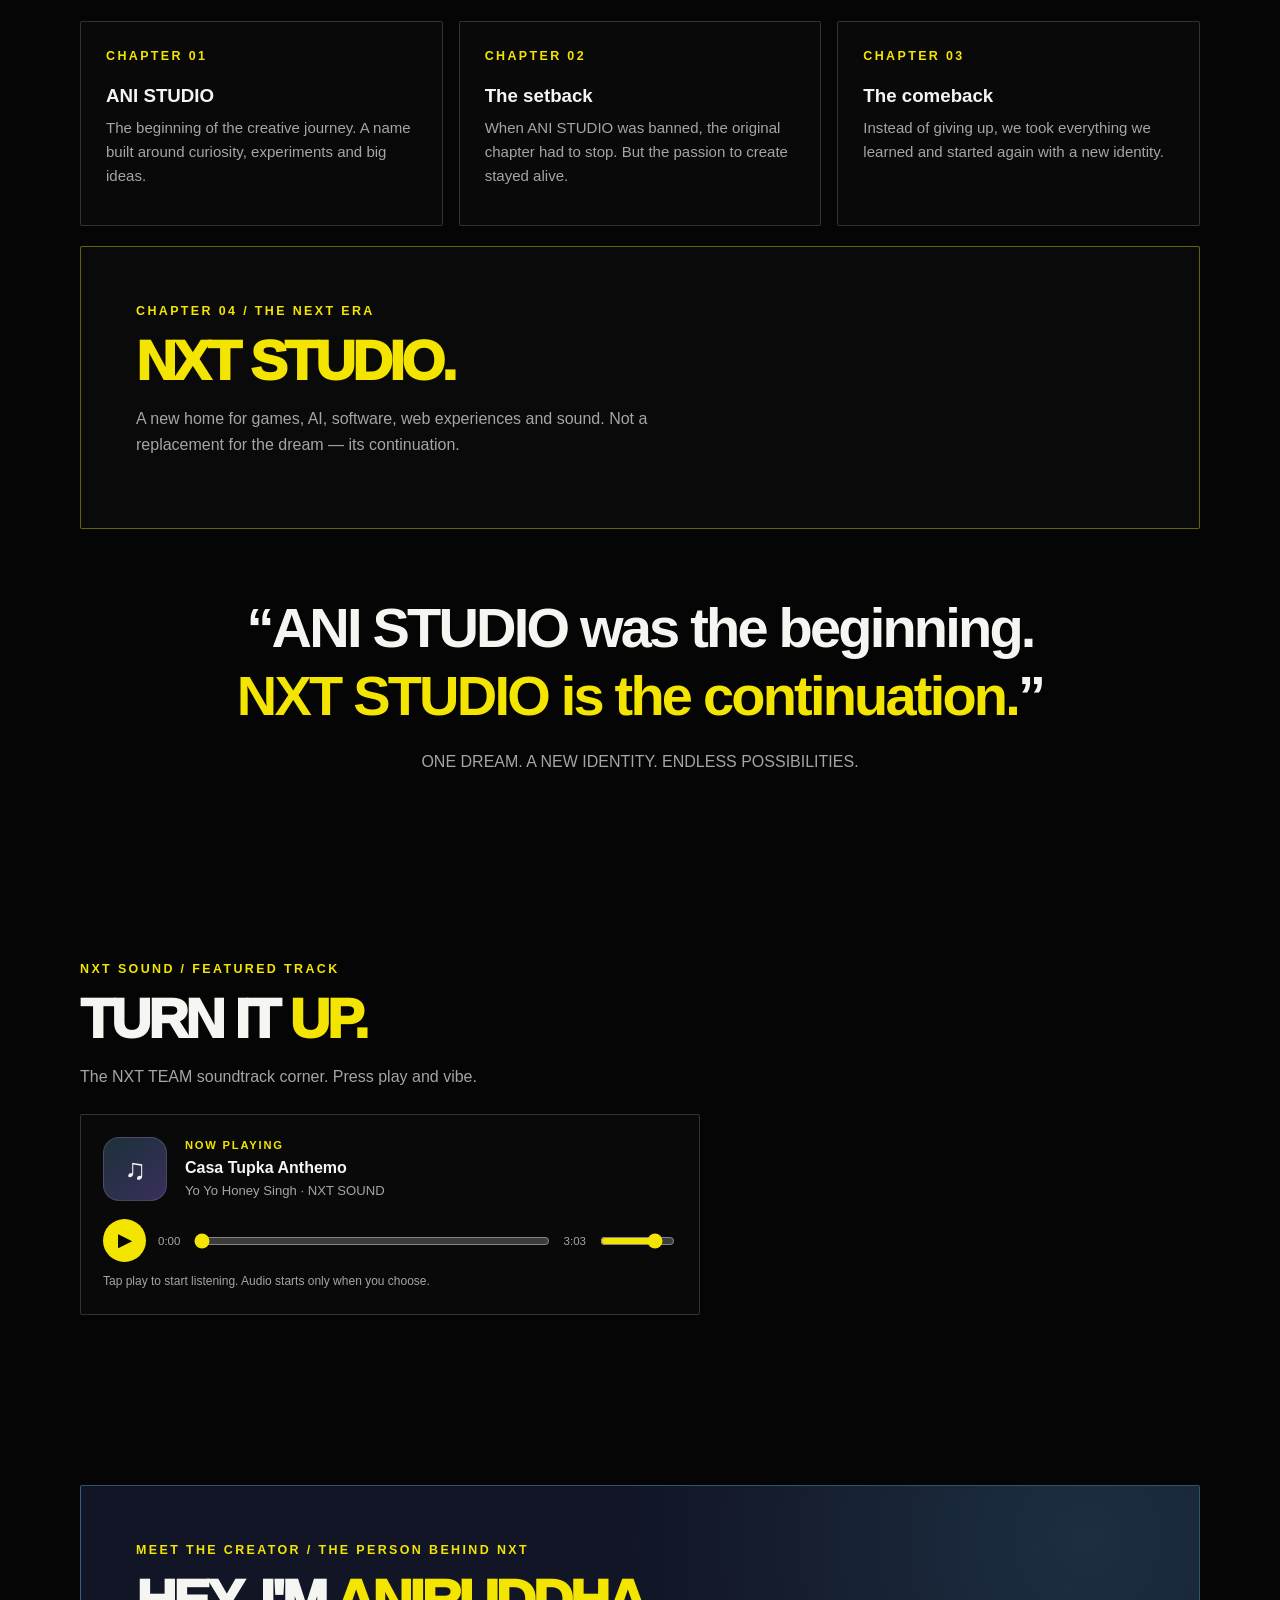
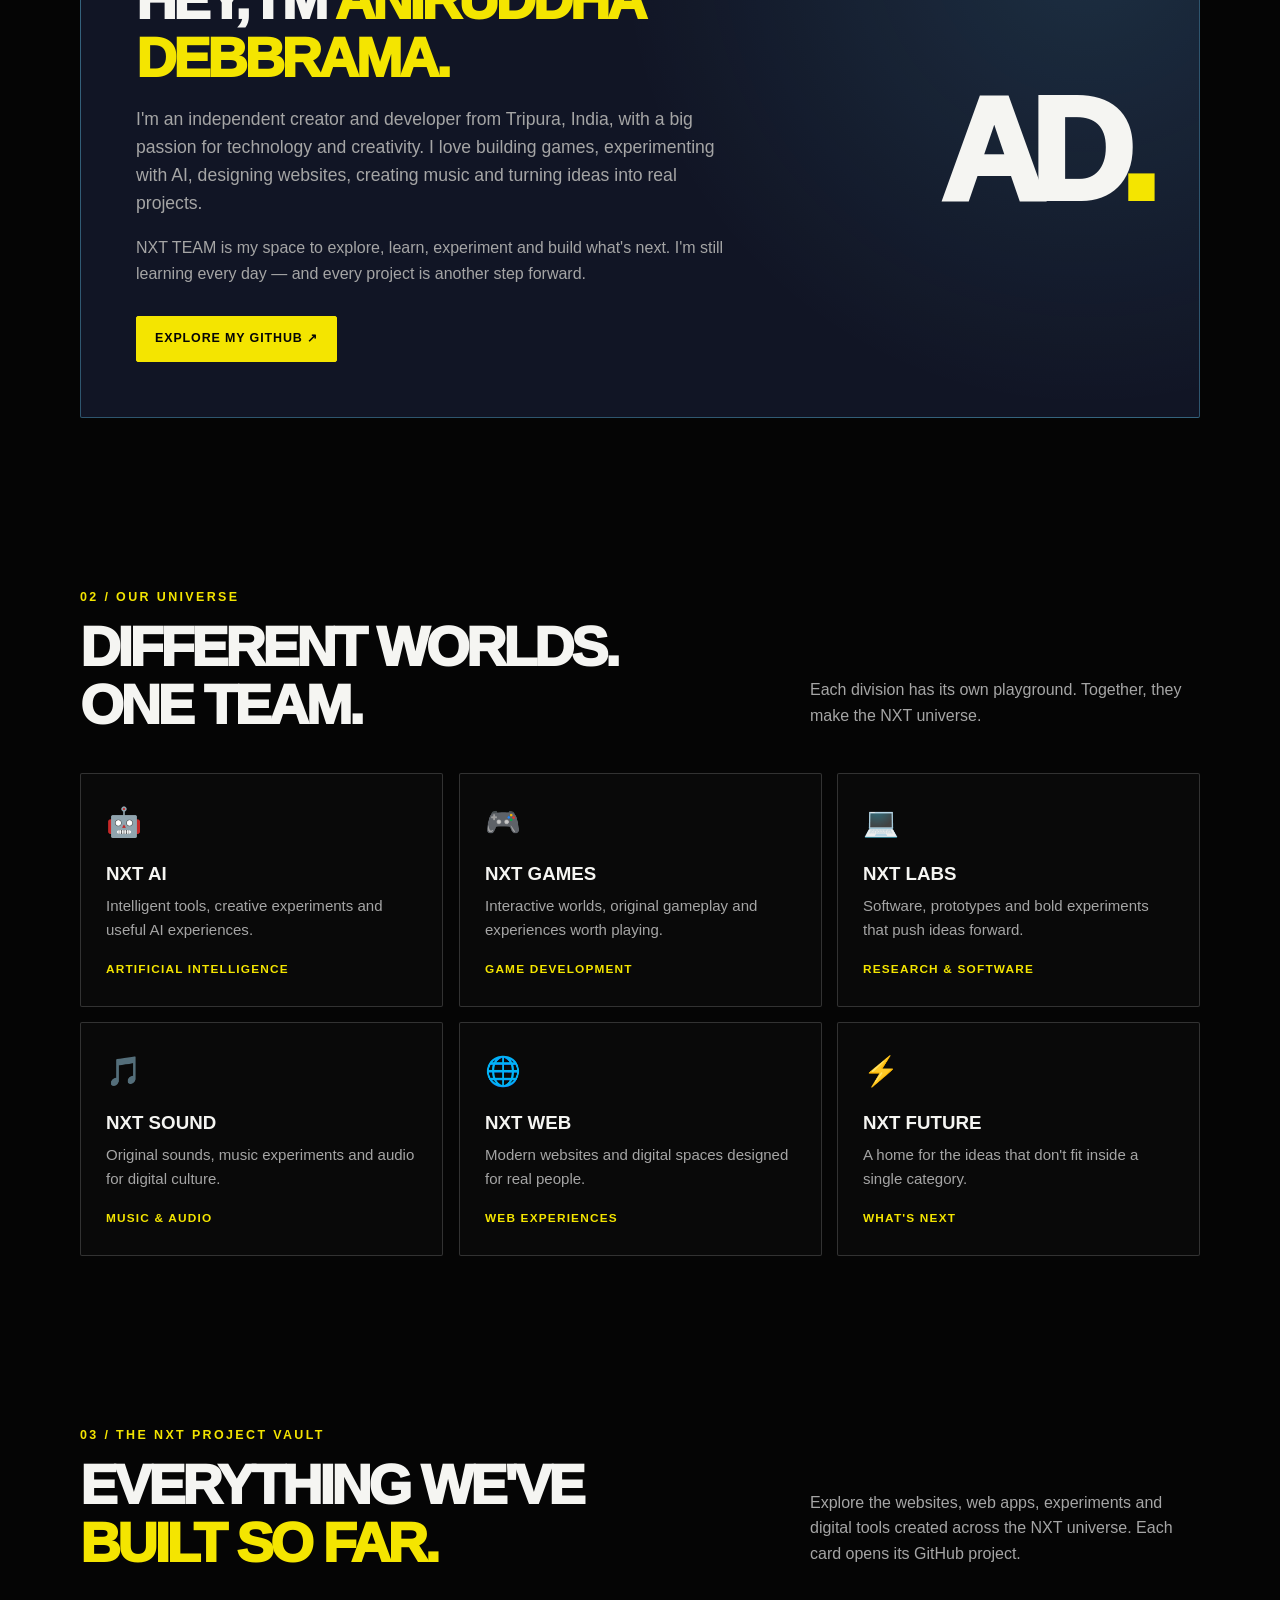
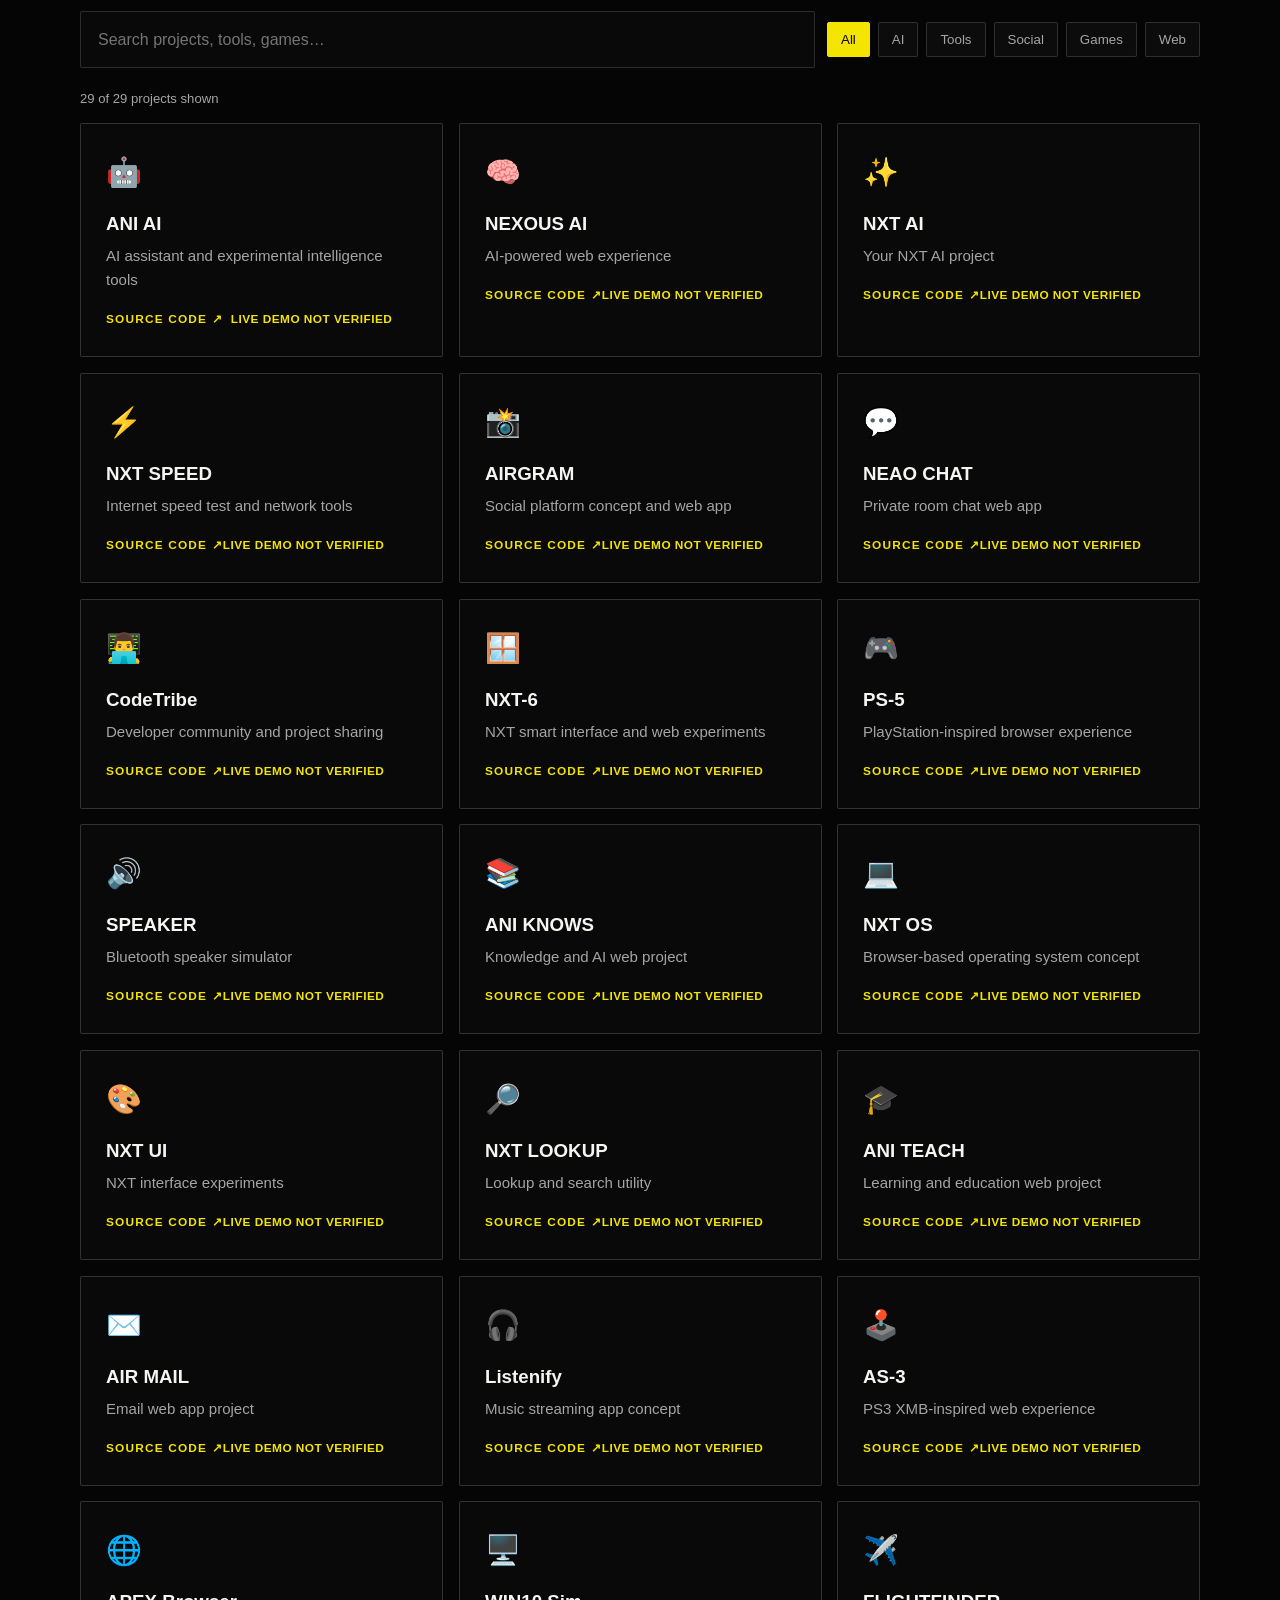
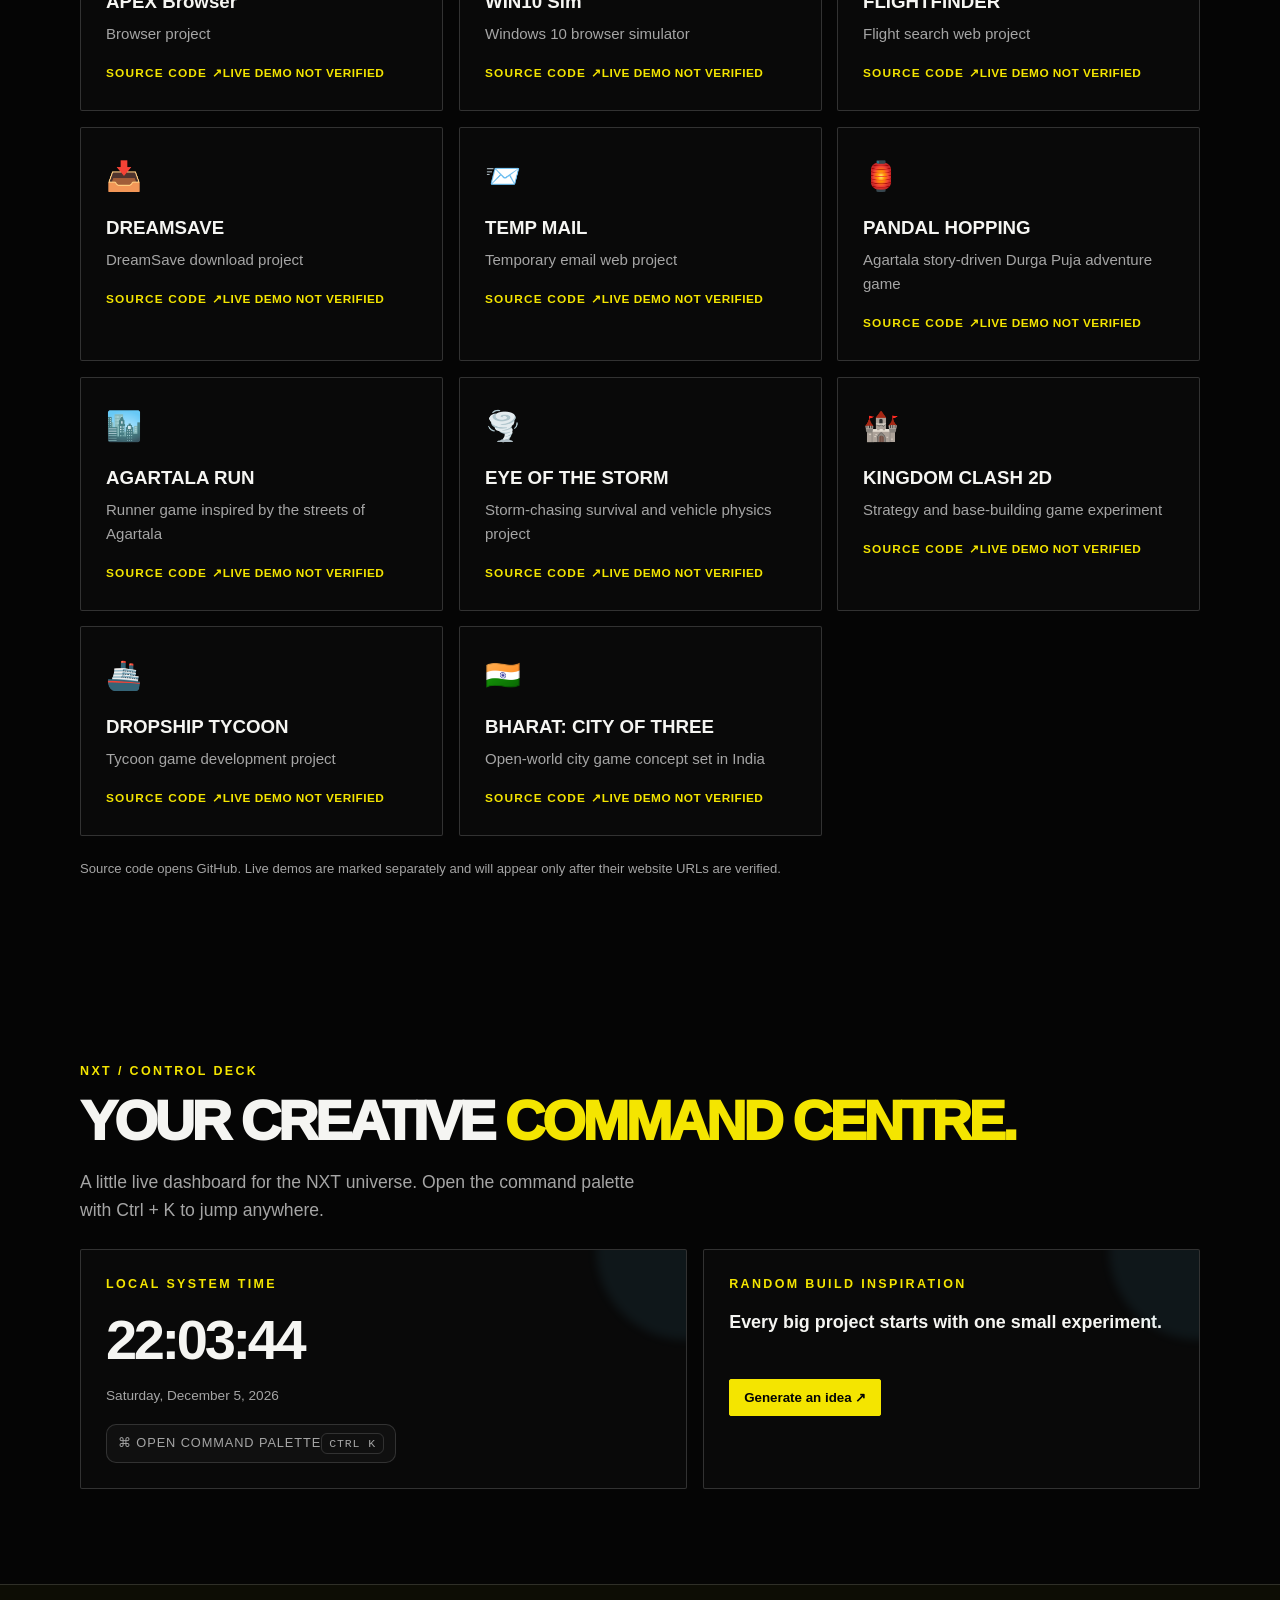
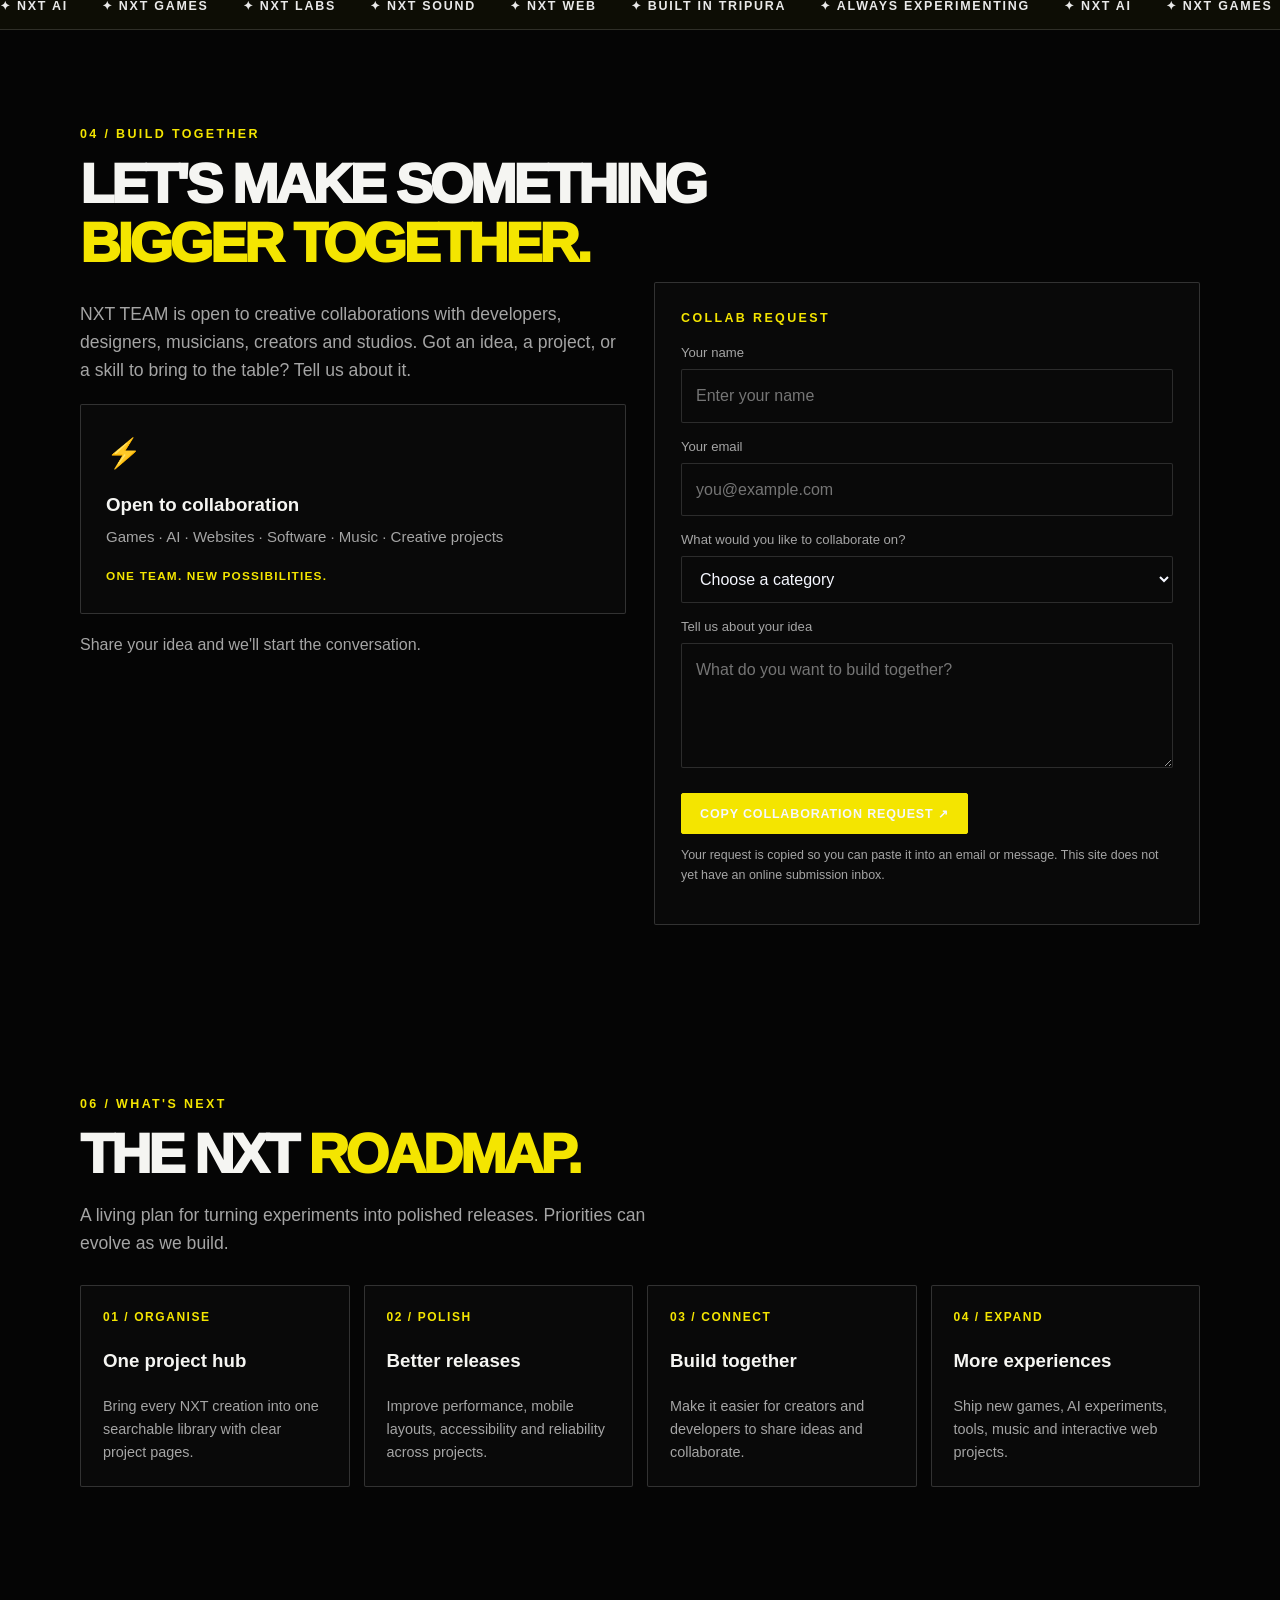
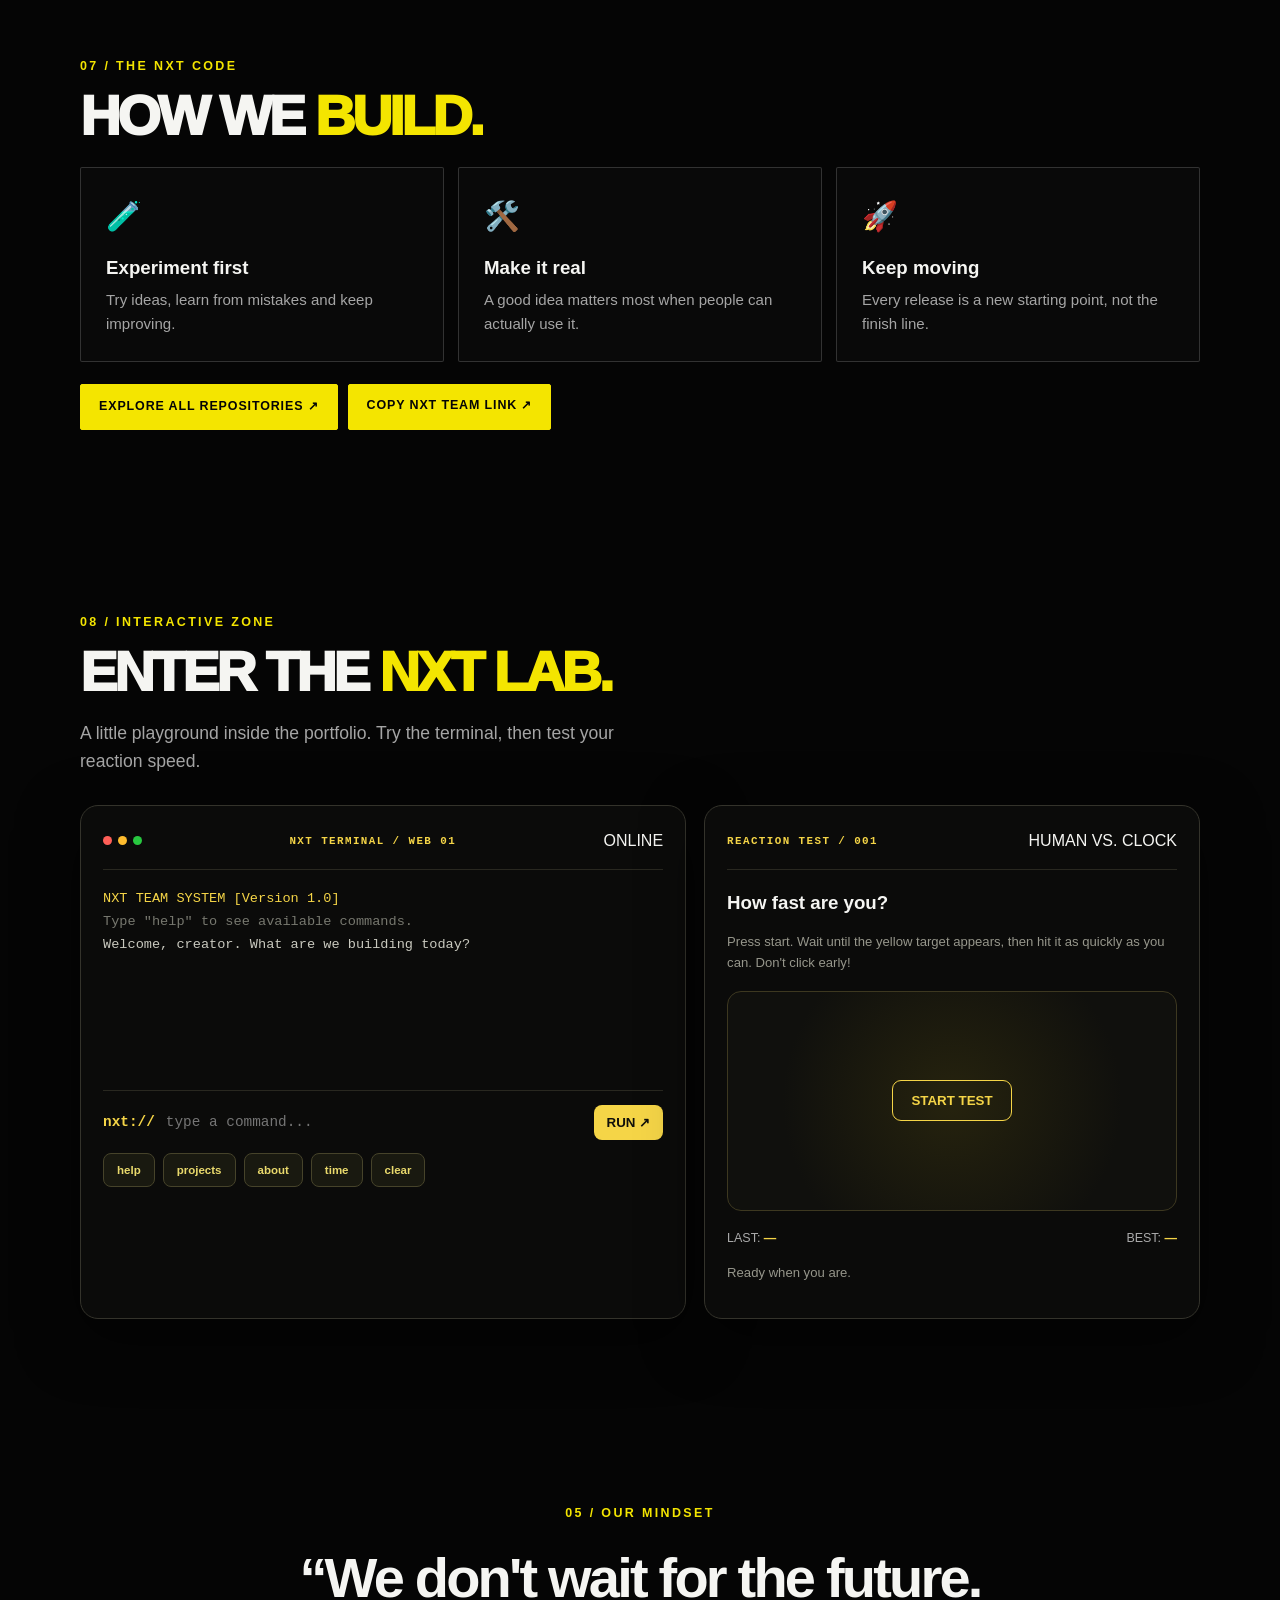
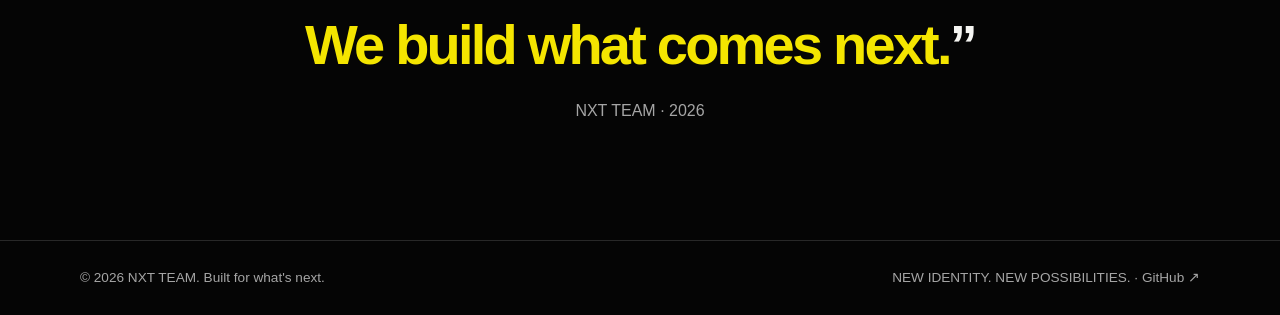
==== commit 0d1d22b6: "Make NXT TEAM intro hit harder with cinematic impact effects" ====
--- a/index.html
+++ b/index.html
@@ -236,7 +236,37 @@
 @keyframes intro-particle-float{0%{opacity:0;transform:translate3d(0,35px,0) scale(.4)}15%{opacity:.8}85%{opacity:.6}100%{opacity:0;transform:translate3d(var(--drift),-110vh,0) scale(1.2)}}
 @media(max-width:600px){.intro-side{display:none}.intro-corner-br{display:none}.intro-corner-tl{top:17px;left:17px}.intro-title{font-size:clamp(3.5rem,15vw,6rem)}#intro-skip{right:16px;bottom:16px}.intro-sub{font-size:.53rem;letter-spacing:.12em}}
 @media(prefers-reduced-motion:reduce){#nxt-intro:before,#nxt-intro:after,.intro-mark,.intro-mark:before,.intro-mark:after,.intro-kicker,.intro-title,.intro-nxt,.intro-team,.intro-sub,.intro-dot,.intro-scan,.intro-grid,.intro-crosshair,.intro-particle,.intro-flash{animation:none!important}.intro-meter i{animation:none;transform:scaleX(1)}}
-</style></head><body><div id="nxt-intro" role="status" aria-label="NXT TEAM cinematic introduction"><div class="intro-grid" aria-hidden="true"></div><div class="intro-scan" aria-hidden="true"></div><div class="intro-flash" aria-hidden="true"></div><div class="intro-particles" aria-hidden="true"></div><div class="intro-side intro-side-left">NXT TEAM / CREATIVE DIVISION</div><div class="intro-side intro-side-right">TRIPURA · INDIA / 2026</div><div class="intro-crosshair" aria-hidden="true">+</div><div class="intro-content"><div class="intro-mark"><span>NXT</span></div><div class="intro-kicker">INDEPENDENT CREATIVE STUDIO</div><div class="intro-title" aria-label="NXT TEAM"><span class="intro-nxt">NXT</span><span class="intro-team">TEAM.</span></div><div class="intro-sub">IDEAS INTO REALITY <i>—</i> THE NEXT ERA STARTS NOW</div><div class="intro-meter"><i></i></div><div class="intro-bottom"><span class="intro-dot"></span><span id="intro-status">BOOTING CREATIVE SYSTEMS</span><b> / 100%</b></div></div><div class="intro-corner intro-corner-tl">NXT®</div><div class="intro-corner intro-corner-br">DESIGNED TO BUILD WHAT'S NEXT</div><button id="intro-skip" type="button">SKIP INTRO <span>↗</span></button></div><div class="progress-line" id="page-progress"></div><div class="cursor-core" id="nxt-cursor-core" aria-hidden="true"></div><div class="cursor-halo" id="nxt-cursor-halo" aria-hidden="true"></div><button id="back-top" type="button" aria-label="Back to top">↑</button>
+
+/* NXT INTRO V3 — IMPACT CUT */
+#nxt-intro{background:#020202;overflow:hidden}
+#nxt-intro:before{width:min(92vw,900px);border:1px solid #f4e50055;box-shadow:0 0 120px #f4e50018;animation:intro-ring-impact 4.2s cubic-bezier(.16,1,.3,1) both}
+#nxt-intro:after{width:min(68vw,660px);border:1px solid #fff3;animation:intro-ring-impact 4.2s .12s cubic-bezier(.16,1,.3,1) both}
+.intro-beam{position:absolute;z-index:3;left:-10%;top:50%;width:120%;height:2px;background:#fff;box-shadow:0 0 12px 4px #f4e500,0 0 55px 15px #f4e500;transform:scaleX(0);transform-origin:center;animation:intro-beam-hit .85s .55s cubic-bezier(.7,0,.2,1) both;pointer-events:none}
+.intro-impact{position:absolute;z-index:2;left:50%;top:50%;width:20px;height:20px;border:3px solid #f4e500;border-radius:50%;box-shadow:0 0 35px #f4e500;transform:translate(-50%,-50%) scale(.1);opacity:0;animation:intro-shock .95s .7s cubic-bezier(.1,.7,.2,1) both;pointer-events:none}
+.intro-content{animation:intro-camera 4.2s .4s cubic-bezier(.16,1,.3,1) both}
+.intro-mark{animation:intro-logo-slam .95s .72s cubic-bezier(.12,.9,.18,1.35) both;box-shadow:0 0 25px #f4e500,0 0 100px #f4e50088,0 0 190px #f4e50033}
+.intro-mark:before{border-width:2px;animation:intro-mark-spin 3s linear infinite}
+.intro-title{gap:.12em;filter:drop-shadow(0 12px 30px #000)}
+.intro-nxt{animation:intro-title-slam .85s 1.12s cubic-bezier(.12,.9,.18,1.2) both}
+.intro-team{animation:intro-title-slam .85s 1.28s cubic-bezier(.12,.9,.18,1.2) both;text-shadow:0 0 15px #f4e500aa,0 0 55px #f4e50066}
+.intro-team:after{animation:intro-glitch .75s 2.1s steps(2,end) 3}
+.intro-kicker{animation:intro-kicker-hit .55s 1.45s both}
+.intro-sub{animation:intro-sub-hit .65s 1.8s both}
+.intro-meter{height:4px;box-shadow:0 0 24px #f4e50044}
+.intro-meter i{animation:intro-load 3.1s .8s cubic-bezier(.1,.8,.15,1) forwards}
+.intro-flash{animation:intro-flash-hit 4.2s both}
+#nxt-intro.is-leaving{opacity:0;visibility:hidden;transform:scale(1.12);filter:blur(12px);transition:opacity .5s,visibility .5s,transform .65s,filter .65s}
+@keyframes intro-beam-hit{0%{transform:scaleX(0);opacity:0}35%{transform:scaleX(1);opacity:1}100%{transform:scaleX(0);opacity:0}}
+@keyframes intro-shock{0%{opacity:0;transform:translate(-50%,-50%) scale(.1)}15%{opacity:1}100%{opacity:0;transform:translate(-50%,-50%) scale(34);border-width:0}}
+@keyframes intro-ring-impact{0%{opacity:0;transform:scale(.35) rotate(-35deg)}22%{opacity:1}100%{opacity:.7;transform:scale(1.12) rotate(0)}}
+@keyframes intro-logo-slam{0%{opacity:0;transform:translateY(-120px) scale(2.8) rotate(-25deg);filter:blur(18px)}65%{opacity:1;transform:translateY(12px) scale(.88) rotate(5deg);filter:blur(0)}82%{transform:translateY(-5px) scale(1.06)}100%{transform:none}}
+@keyframes intro-title-slam{0%{opacity:0;transform:translateY(90px) scale(1.4) skewX(-14deg);filter:blur(16px)}65%{opacity:1;transform:translateY(-8px) scale(.96) skewX(2deg);filter:blur(0)}82%{transform:translateY(4px) scale(1.02)}100%{opacity:1;transform:none;filter:none}}
+@keyframes intro-camera{0%{transform:scale(.82);filter:blur(3px)}45%{transform:scale(1.045)}65%{transform:scale(.985)}100%{transform:scale(1);filter:none}}
+@keyframes intro-kicker-hit{from{opacity:0;letter-spacing:.8em;filter:blur(5px)}to{opacity:1;letter-spacing:.48em;filter:none}}
+@keyframes intro-sub-hit{from{opacity:0;transform:translateY(18px);letter-spacing:.4em}to{opacity:1;transform:none;letter-spacing:.2em}}
+@keyframes intro-flash-hit{0%,13%,100%{opacity:0}5%{opacity:.8}8%{opacity:.08}}
+@media(prefers-reduced-motion:reduce){.intro-beam,.intro-impact,.intro-content,.intro-mark,.intro-title,.intro-nxt,.intro-team,.intro-kicker,.intro-sub{animation:none!important}.intro-impact{display:none}.intro-beam{display:none}}
+</style></head><body><div id="nxt-intro" role="status" aria-label="NXT TEAM cinematic introduction"><div class="intro-impact" aria-hidden="true"></div><div class="intro-beam" aria-hidden="true"></div><div class="intro-grid" aria-hidden="true"></div><div class="intro-scan" aria-hidden="true"></div><div class="intro-flash" aria-hidden="true"></div><div class="intro-particles" aria-hidden="true"></div><div class="intro-side intro-side-left">NXT TEAM / CREATIVE DIVISION</div><div class="intro-side intro-side-right">TRIPURA · INDIA / 2026</div><div class="intro-crosshair" aria-hidden="true">+</div><div class="intro-content"><div class="intro-mark"><span>NXT</span></div><div class="intro-kicker">INDEPENDENT CREATIVE STUDIO</div><div class="intro-title" aria-label="NXT TEAM"><span class="intro-nxt">NXT</span><span class="intro-team">TEAM.</span></div><div class="intro-sub">IDEAS INTO REALITY <i>—</i> THE NEXT ERA STARTS NOW</div><div class="intro-meter"><i></i></div><div class="intro-bottom"><span class="intro-dot"></span><span id="intro-status">BOOTING CREATIVE SYSTEMS</span><b> / 100%</b></div></div><div class="intro-corner intro-corner-tl">NXT®</div><div class="intro-corner intro-corner-br">DESIGNED TO BUILD WHAT'S NEXT</div><button id="intro-skip" type="button">SKIP INTRO <span>↗</span></button></div><div class="progress-line" id="page-progress"></div><div class="cursor-core" id="nxt-cursor-core" aria-hidden="true"></div><div class="cursor-halo" id="nxt-cursor-halo" aria-hidden="true"></div><button id="back-top" type="button" aria-label="Back to top">↑</button>
 <header class="nav"><div class="wrap navin"><a class="brand" href="#">NXT <span>TEAM.</span></a><nav class="links" id="links"><a href="#about">About</a><a href="#origin">Our origin</a><a href="#about-me">Founder</a><a href="#divisions">Divisions</a><a href="#sound">Sound</a><a href="#projects">Projects</a><a href="#nxt-lab">NXT Lab</a><a href="#collab">Collab</a><a href="#roadmap">Roadmap</a></nav><a class="btn" href="#divisions">Explore NXT ↗</a><button class="menu" id="menu" aria-label="Toggle menu" aria-expanded="false">☰</button></div></header>
 <main><section class="hero dev-hero"><div class="wrap dev-hero-inner"><div><div class="eyebrow">NXT TEAM / INDEPENDENT DEVELOPER & CREATOR</div><h1 class="dev-word">DEVELOPER<span class="dev-star">✳</span></h1><div class="dev-meta"><span>ANIRUDHA DEBBARMA</span><span>TRIPURA, INDIA</span><span>BUILDING SINCE 2021</span></div><p class="lead">I turn curious ideas into games, websites, software, AI experiments and sound. This is the work, the journey, and everything I'm building next.</p><div class="actions"><a class="btn" href="#projects">EXPLORE MY WORK ↗</a><a class="btn secondary-btn" href="#about-me">MEET THE FOUNDER</a></div><div class="dev-stats"><div><strong>05+</strong><span>CREATIVE FIELDS</span></div><div><strong>20+</strong><span>IDEAS & EXPERIMENTS</span></div><div><strong>∞</strong><span>THINGS LEFT TO BUILD</span></div></div></div><div class="dev-portrait"><div class="portrait-orbit"></div><div class="portrait-orbit orbit-two"></div><div class="portrait-core"><span>AD</span></div><div class="portrait-caption">NXT TEAM<br><b>FOUNDER / BUILDER</b></div><div class="portrait-index">01 — 26</div></div></div><div class="dev-scroll">SCROLL TO EXPLORE <span>↓</span></div></section>
 <section class="section" id="about"><div class="wrap reveal"><div class="eyebrow">01 / Who we are</div><h2>Not the next.<br><span class="grad">The NXT.</span></h2><p class="lead">NXT TEAM is a creative technology collective focused on experimenting, learning and shipping projects that feel different. A new identity, the same drive to create.</p></div></section>
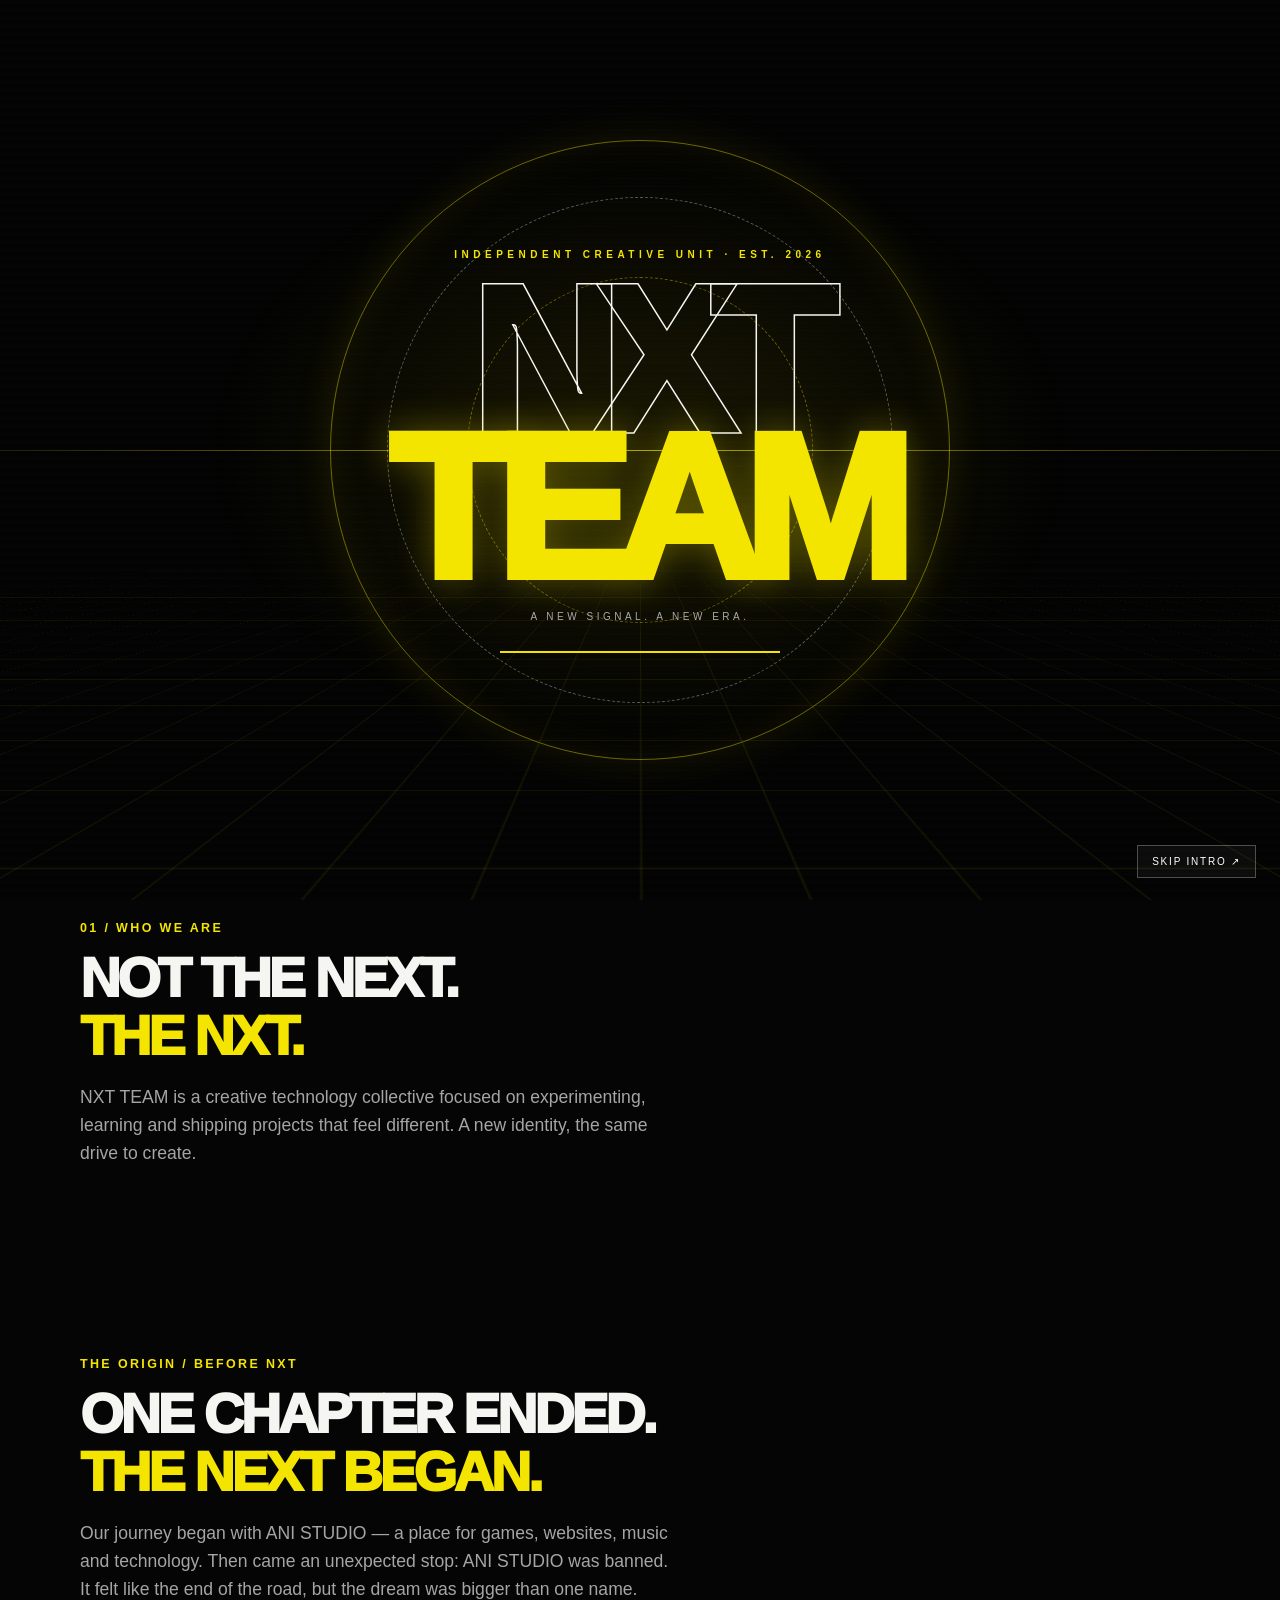
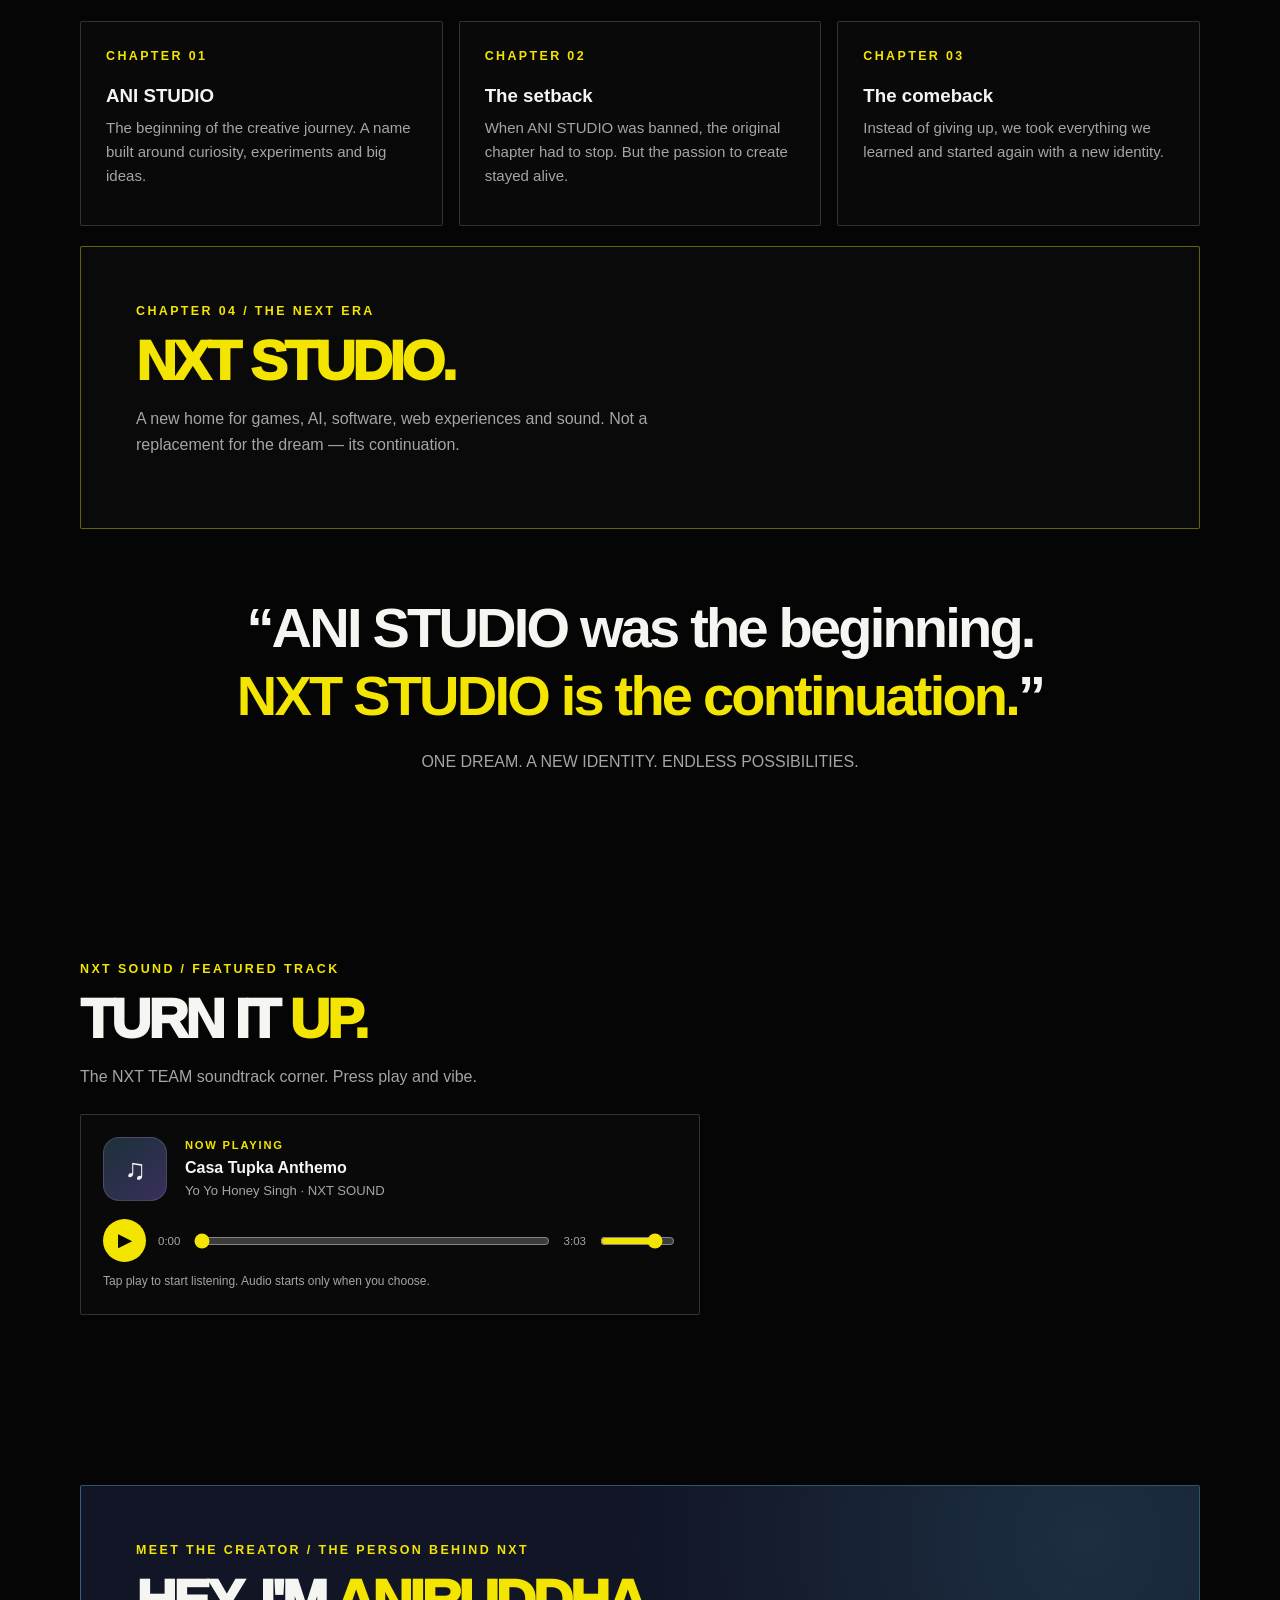
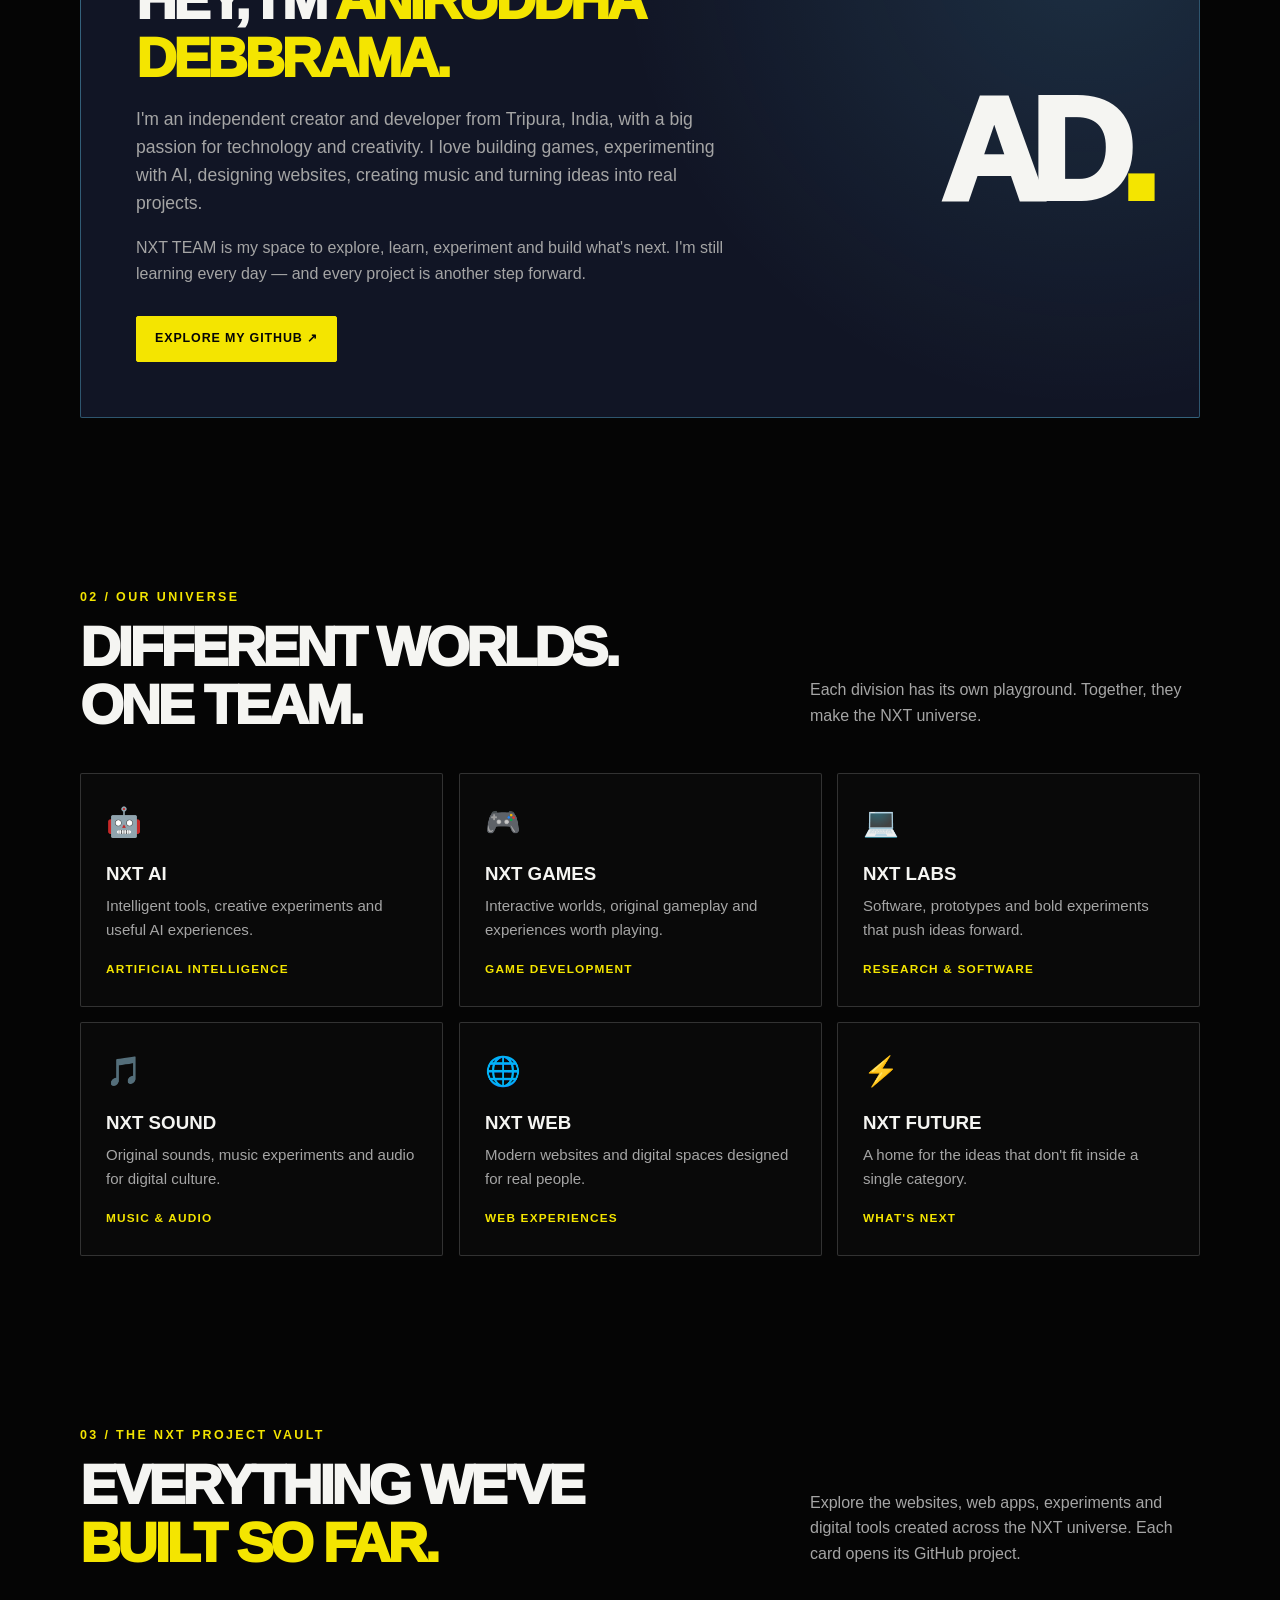
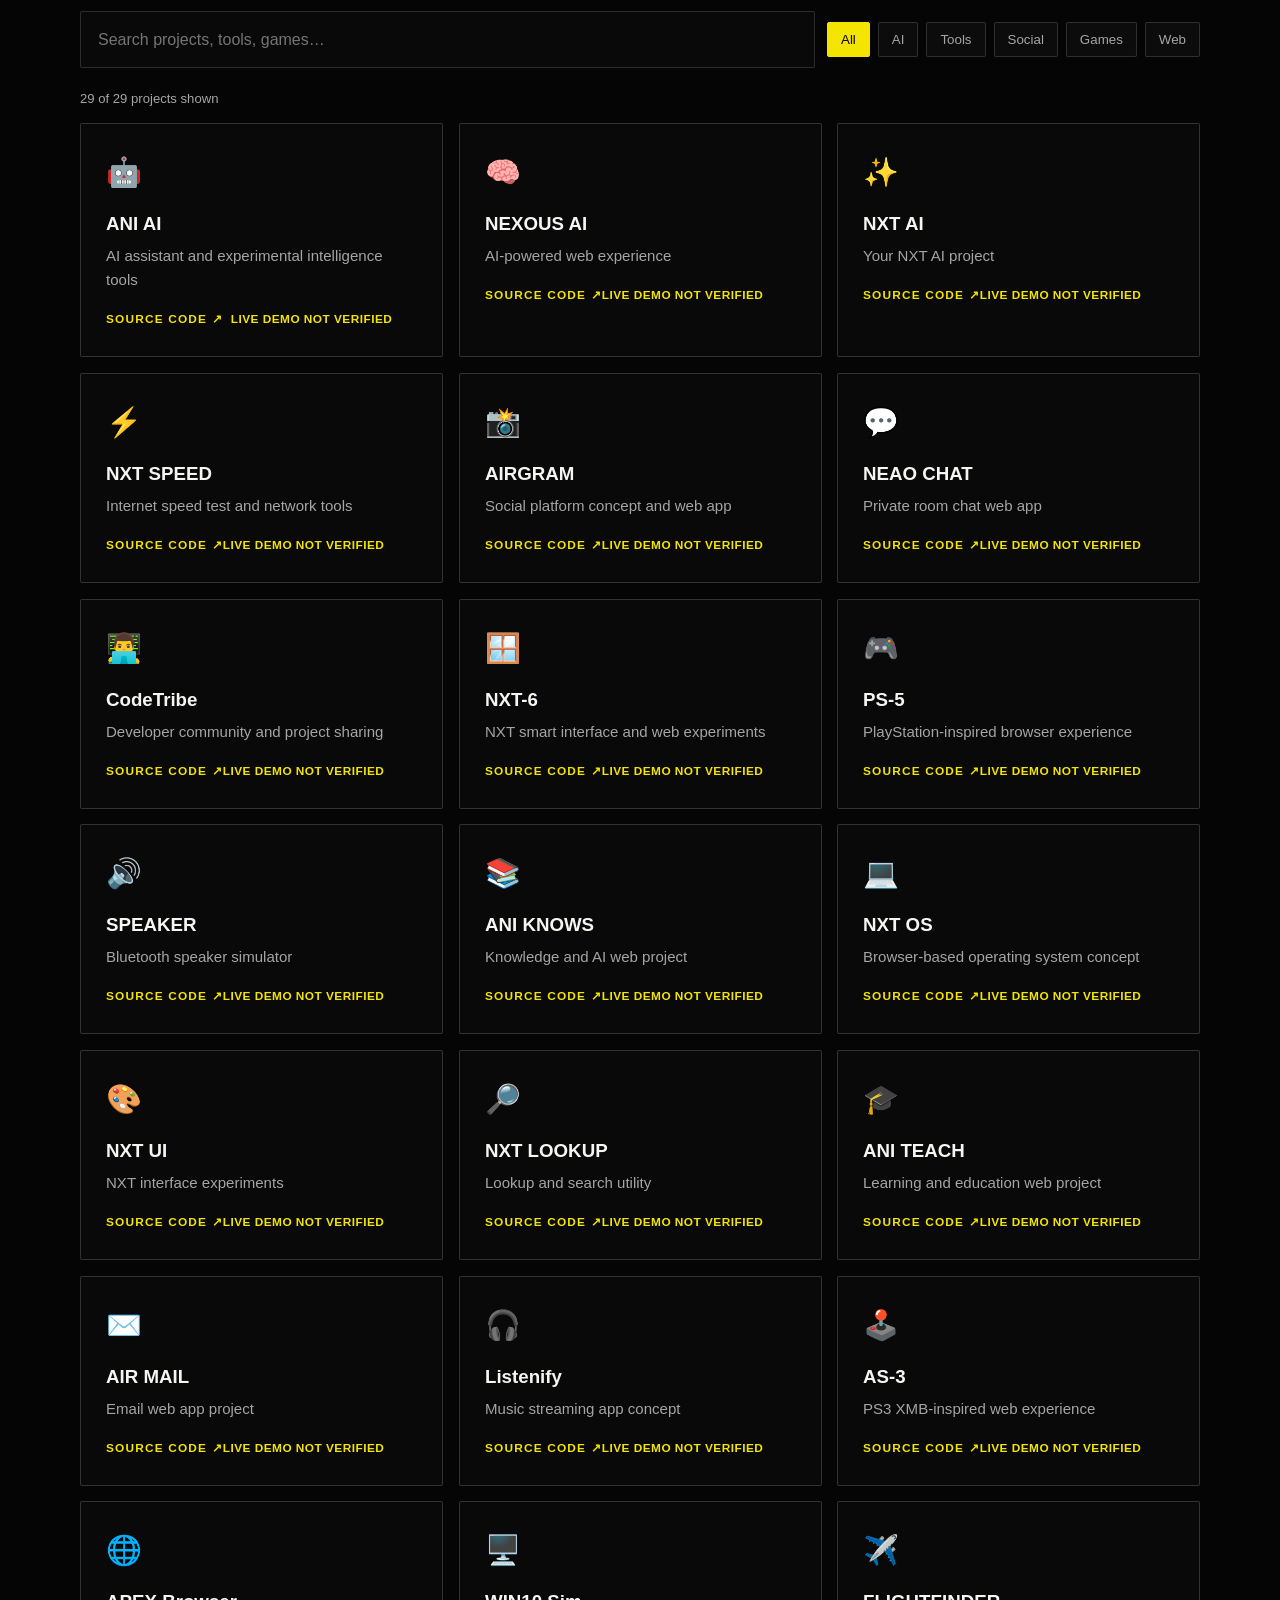
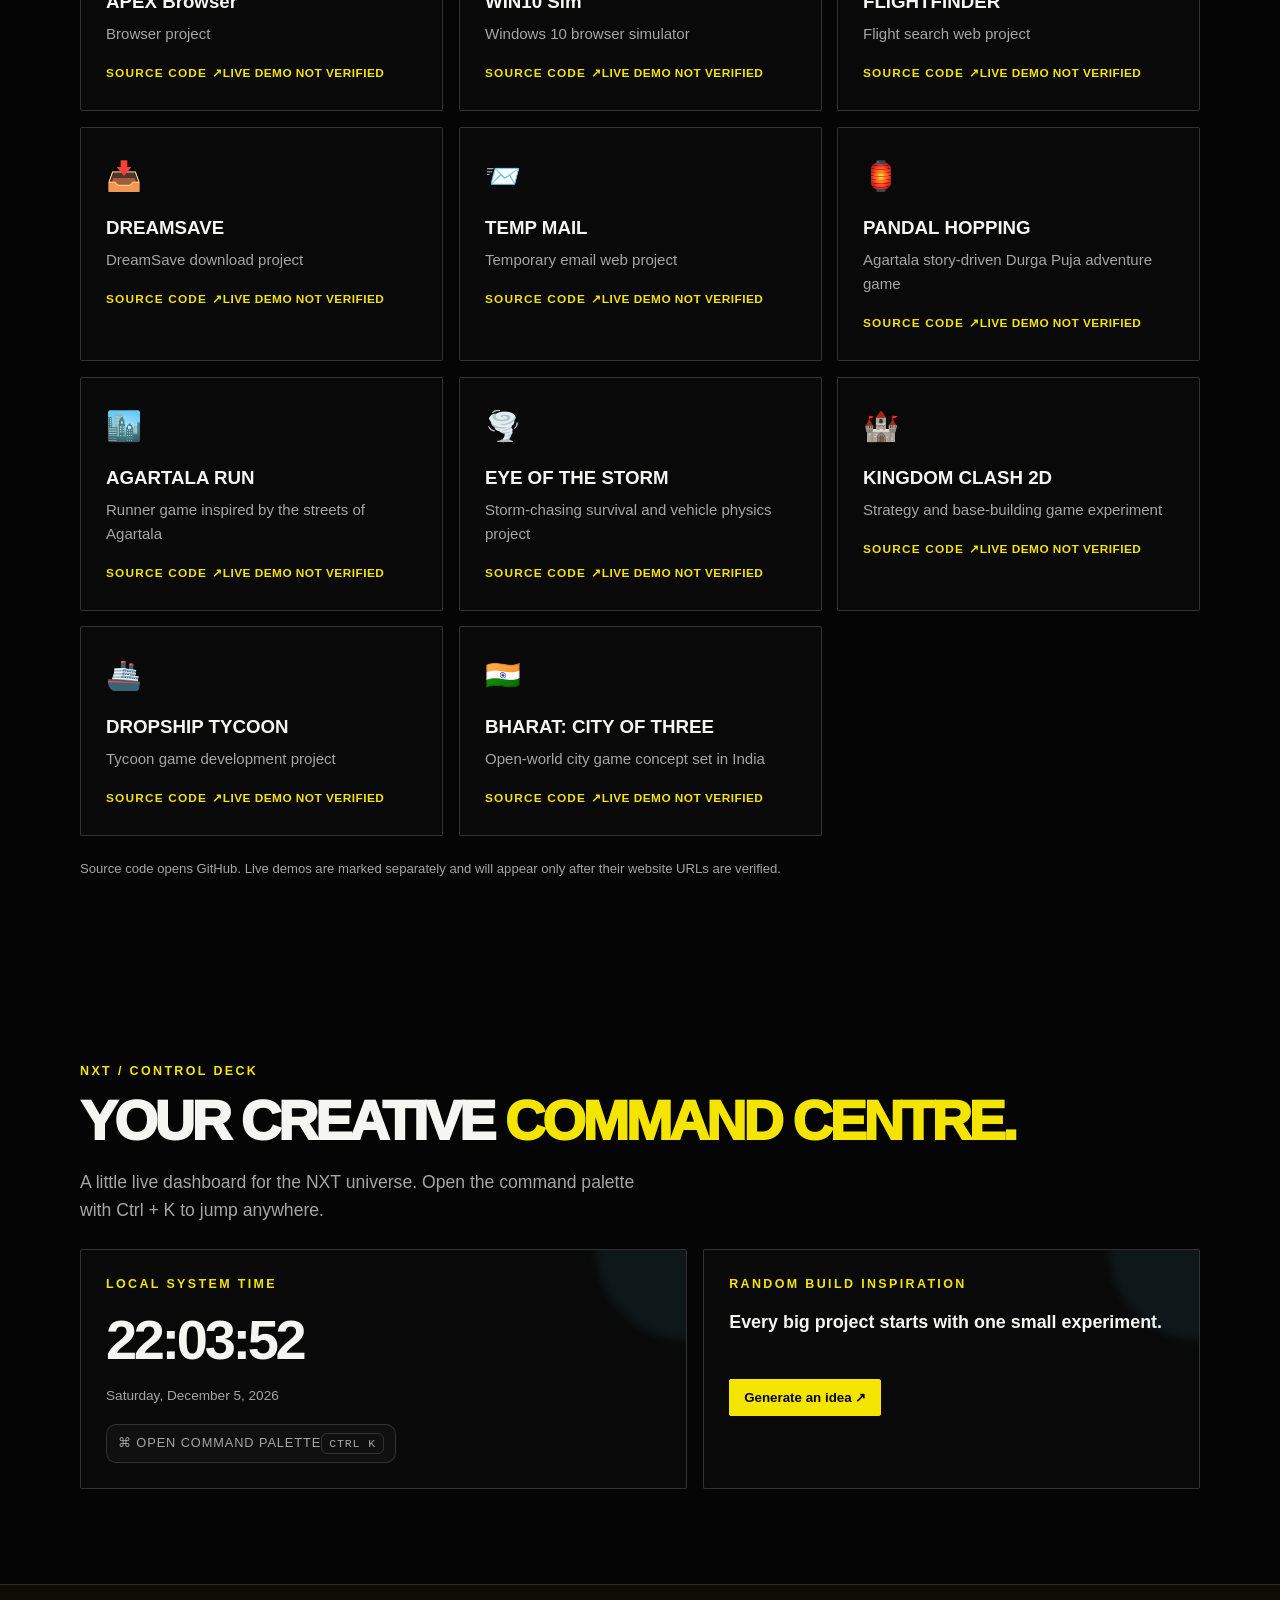
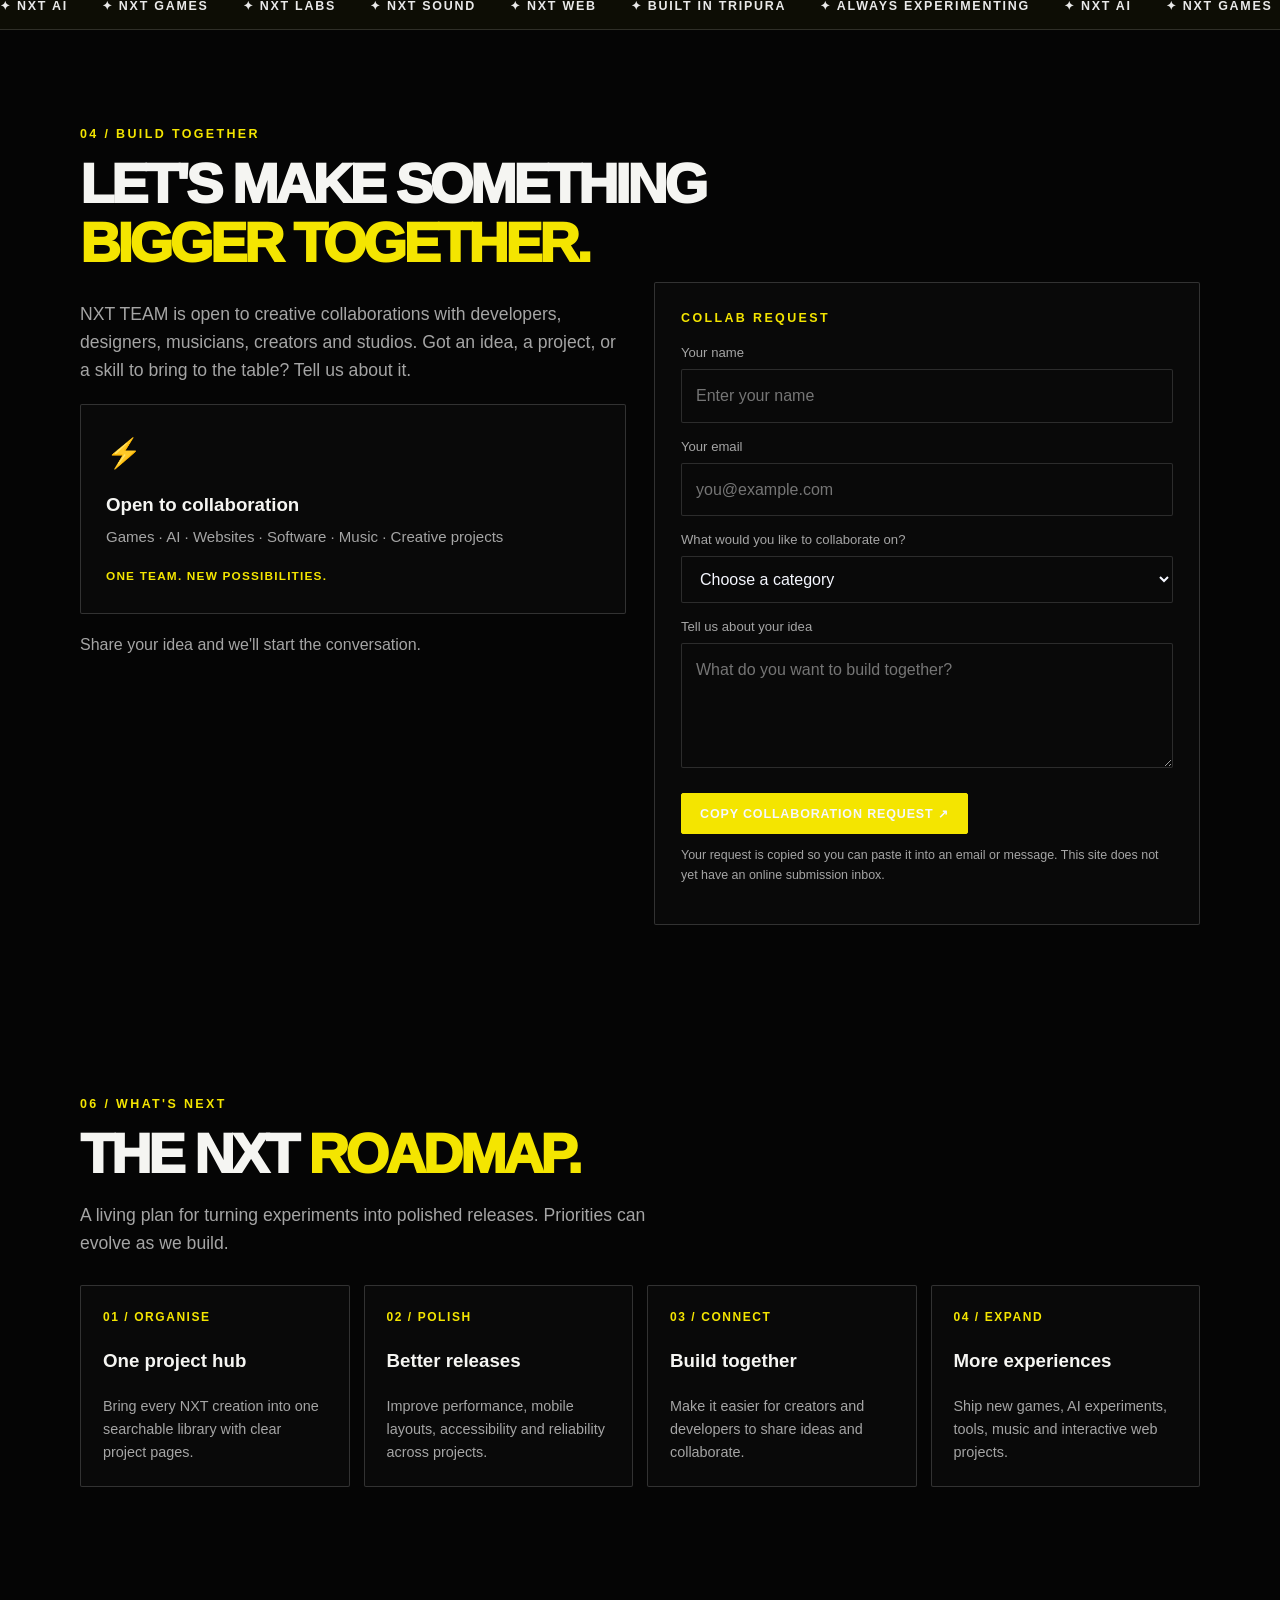
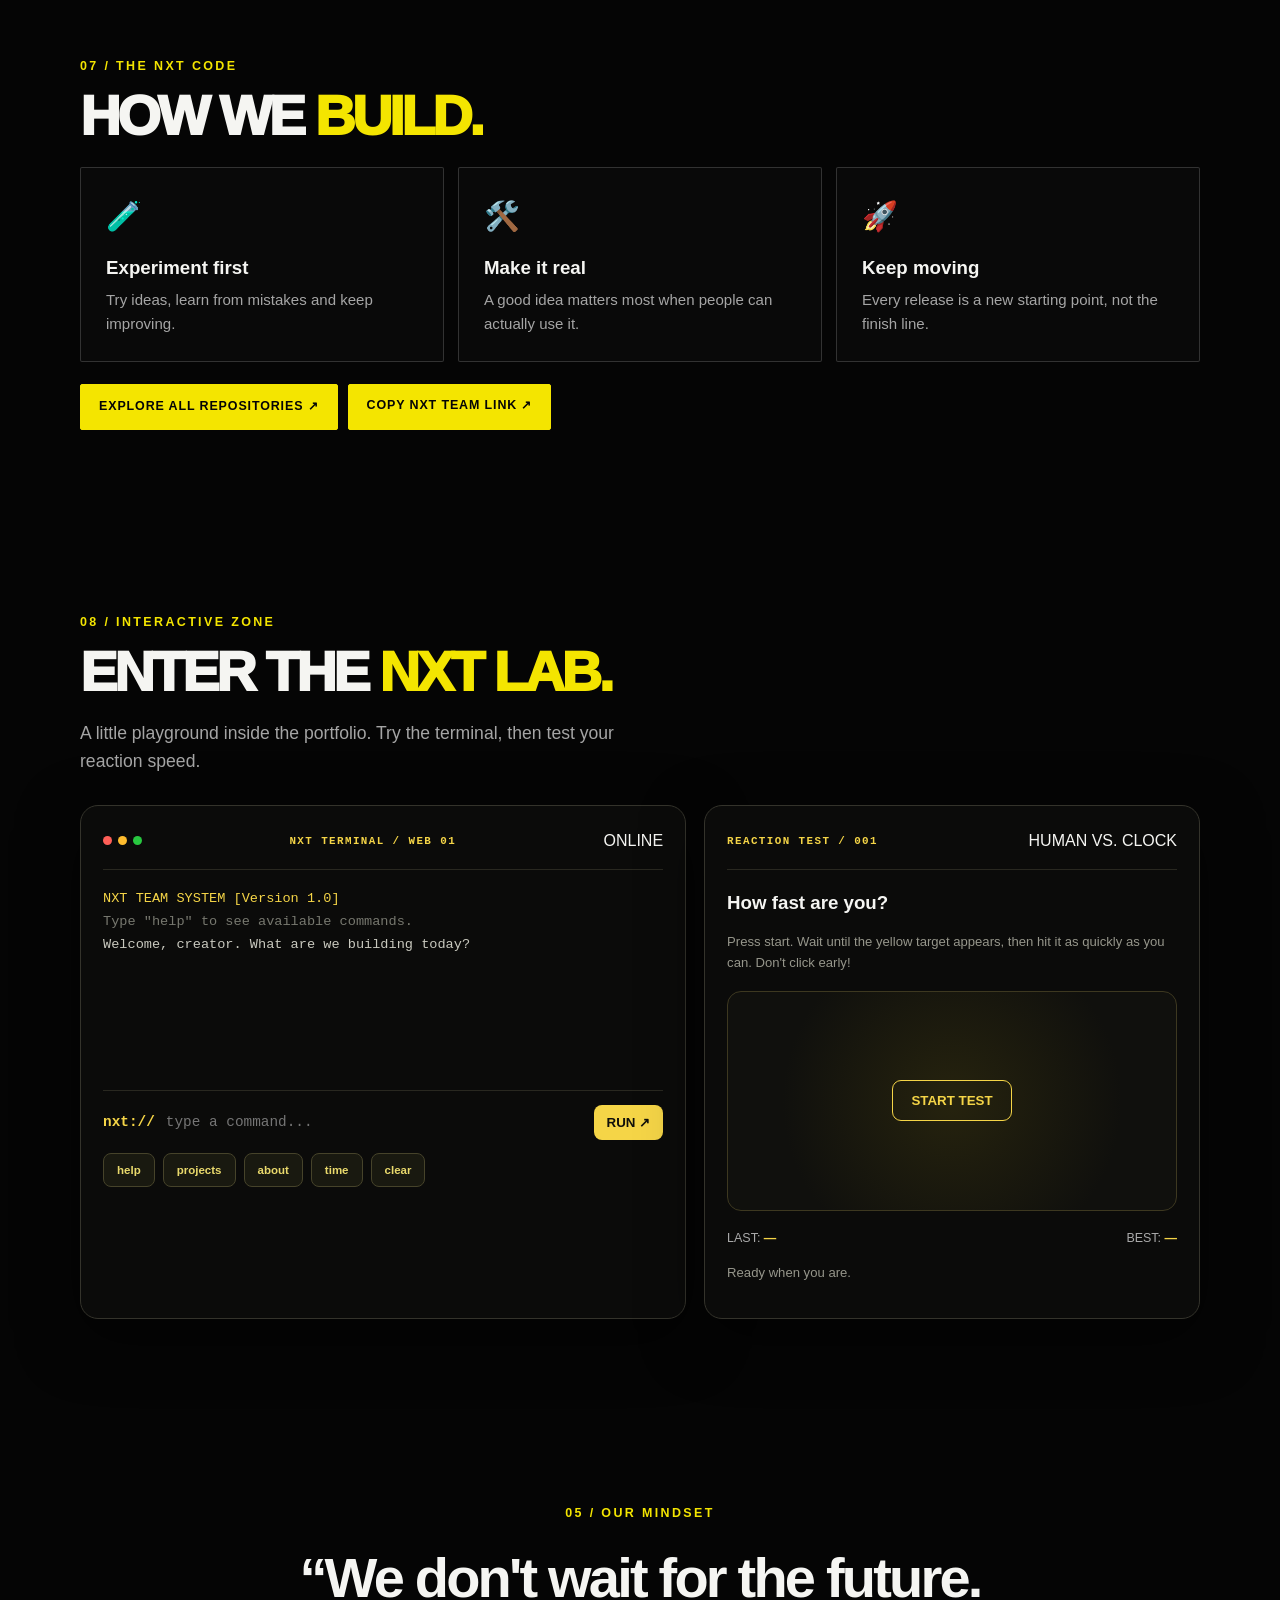
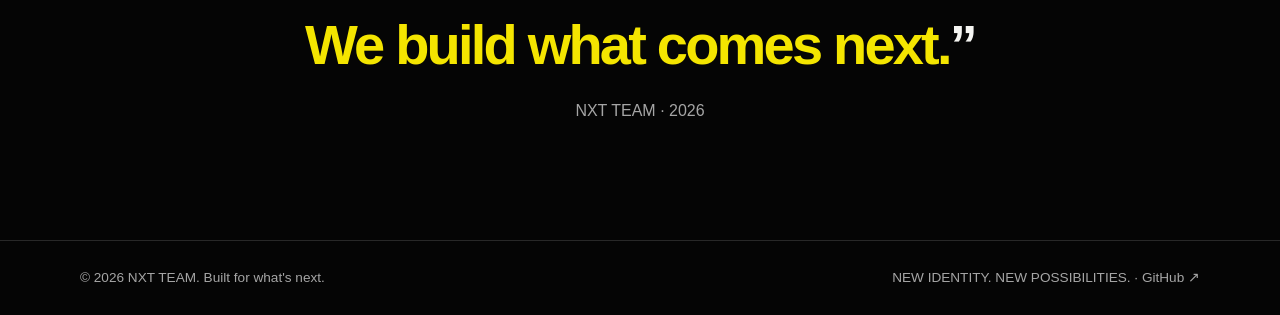
==== commit b1daf4d8: "Upgrade NXT TEAM with cinematic opening V3" ====
--- a/index.html
+++ b/index.html
@@ -266,6 +266,27 @@
 @keyframes intro-sub-hit{from{opacity:0;transform:translateY(18px);letter-spacing:.4em}to{opacity:1;transform:none;letter-spacing:.2em}}
 @keyframes intro-flash-hit{0%,13%,100%{opacity:0}5%{opacity:.8}8%{opacity:.08}}
 @media(prefers-reduced-motion:reduce){.intro-beam,.intro-impact,.intro-content,.intro-mark,.intro-title,.intro-nxt,.intro-team,.intro-kicker,.intro-sub{animation:none!important}.intro-impact{display:none}.intro-beam{display:none}}
+</style><style id="nxt-cinematic-v3">
+#nxt-cinematic-v3-screen{position:fixed;inset:0;z-index:99999;background:#030303;color:#f5f5f2;display:grid;place-items:center;overflow:hidden;font-family:Arial,Helvetica,sans-serif;isolation:isolate}
+#nxt-cinematic-v3-screen:before{content:"";position:absolute;inset:-50%;background:repeating-linear-gradient(0deg,transparent 0 3px,#ffffff09 4px,transparent 5px 8px);opacity:.35;animation:nxtscan 8s linear infinite}
+#nxt-cinematic-v3-screen:after{content:"";position:absolute;inset:0;background:radial-gradient(ellipse at center,#f4e50018,transparent 48%);animation:nxtpulse 2.4s ease-in-out infinite alternate}
+.nxt-v3-grid{position:absolute;inset:-40%;background-image:linear-gradient(#f4e50012 1px,transparent 1px),linear-gradient(90deg,#f4e50012 1px,transparent 1px);background-size:64px 64px;transform:perspective(500px) rotateX(62deg) scale(1.8);transform-origin:center 70%;mask-image:linear-gradient(transparent,#000 35%,#000 80%,transparent);animation:nxtgrid 7s linear infinite}
+.nxt-v3-ring{position:absolute;width:min(72vw,620px);aspect-ratio:1;border:1px solid #f4e50070;border-radius:50%;box-shadow:0 0 45px #f4e50018,inset 0 0 45px #f4e50012;animation:nxtspin 12s linear infinite}
+.nxt-v3-ring:before,.nxt-v3-ring:after{content:"";position:absolute;inset:9%;border:1px dashed #ffffff55;border-radius:50%;animation:nxtspin 18s linear infinite reverse}
+.nxt-v3-ring:after{inset:22%;border-color:#f4e50066;animation-duration:8s}
+.nxt-v3-cross{position:absolute;width:120vw;height:1px;background:linear-gradient(90deg,transparent,#f4e500aa,transparent);animation:nxtcross 2.8s ease-in-out infinite}
+.nxt-v3-center{position:relative;z-index:2;text-align:center;width:100%;padding:20px}
+.nxt-v3-index{font-size:10px;letter-spacing:.45em;color:#f4e500;font-weight:900;opacity:0;animation:nxtup .5s .2s forwards}
+.nxt-v3-title{margin:26px 0 0;font-size:clamp(4rem,16vw,13rem);line-height:.72;letter-spacing:-.11em;font-weight:1000;text-transform:uppercase;color:transparent;-webkit-text-stroke:1.5px #f5f5f2;opacity:0;transform:scale(1.22);animation:nxttitle 1s .45s cubic-bezier(.16,1,.3,1) forwards}
+.nxt-v3-title span{display:block;color:#f4e500;-webkit-text-stroke:0;text-shadow:0 0 38px #f4e50055;letter-spacing:-.09em}
+.nxt-v3-title.glitch{animation:nxtglitch .32s steps(2) 2}
+.nxt-v3-sub{margin:26px 0 0;font-size:10px;letter-spacing:.35em;color:#aaa;opacity:0;animation:nxtup .6s 1.5s forwards}
+.nxt-v3-bar{height:2px;width:min(280px,65vw);margin:26px auto 0;background:#ffffff20;overflow:hidden;opacity:0;animation:nxtup .4s 1.8s forwards}
+.nxt-v3-bar i{display:block;height:100%;width:0;background:#f4e500;box-shadow:0 0 15px #f4e500;animation:nxtload 3.1s 1.9s ease forwards}
+.nxt-v3-skip{position:absolute;z-index:5;right:24px;bottom:22px;background:#ffffff0a;border:1px solid #ffffff45;color:#fff;padding:10px 14px;font-size:10px;letter-spacing:.18em;cursor:pointer}
+#nxt-cinematic-v3-screen.leaving{animation:nxtout .8s cubic-bezier(.7,0,.2,1) forwards}
+@keyframes nxtscan{to{transform:translateY(18px)}}@keyframes nxtpulse{to{opacity:.35;transform:scale(1.18)}}@keyframes nxtgrid{to{background-position:0 64px,64px 0}}@keyframes nxtspin{to{transform:rotate(360deg)}}@keyframes nxtcross{0%,100%{transform:translateY(-34vh);opacity:0}50%{transform:translateY(34vh);opacity:1}}@keyframes nxtup{to{opacity:1;transform:translateY(0)}}@keyframes nxttitle{to{opacity:1;transform:scale(1)}}@keyframes nxtload{to{width:100%}}@keyframes nxtglitch{0%,100%{transform:translate(0)}25%{transform:translate(-8px,2px);text-shadow:5px 0 #f4e500,-5px 0 #fff}50%{transform:translate(7px,-2px);text-shadow:-5px 0 #f4e500,5px 0 #fff}75%{transform:translate(-3px,1px)}}@keyframes nxtout{to{opacity:0;transform:scale(1.08);visibility:hidden}}
+@media(prefers-reduced-motion:reduce){#nxt-cinematic-v3-screen:before,.nxt-v3-grid,.nxt-v3-ring,.nxt-v3-cross,.nxt-v3-bar i{animation:none!important}.nxt-v3-index,.nxt-v3-title,.nxt-v3-sub,.nxt-v3-bar{opacity:1;transform:none}}
 </style></head><body><div id="nxt-intro" role="status" aria-label="NXT TEAM cinematic introduction"><div class="intro-impact" aria-hidden="true"></div><div class="intro-beam" aria-hidden="true"></div><div class="intro-grid" aria-hidden="true"></div><div class="intro-scan" aria-hidden="true"></div><div class="intro-flash" aria-hidden="true"></div><div class="intro-particles" aria-hidden="true"></div><div class="intro-side intro-side-left">NXT TEAM / CREATIVE DIVISION</div><div class="intro-side intro-side-right">TRIPURA · INDIA / 2026</div><div class="intro-crosshair" aria-hidden="true">+</div><div class="intro-content"><div class="intro-mark"><span>NXT</span></div><div class="intro-kicker">INDEPENDENT CREATIVE STUDIO</div><div class="intro-title" aria-label="NXT TEAM"><span class="intro-nxt">NXT</span><span class="intro-team">TEAM.</span></div><div class="intro-sub">IDEAS INTO REALITY <i>—</i> THE NEXT ERA STARTS NOW</div><div class="intro-meter"><i></i></div><div class="intro-bottom"><span class="intro-dot"></span><span id="intro-status">BOOTING CREATIVE SYSTEMS</span><b> / 100%</b></div></div><div class="intro-corner intro-corner-tl">NXT®</div><div class="intro-corner intro-corner-br">DESIGNED TO BUILD WHAT'S NEXT</div><button id="intro-skip" type="button">SKIP INTRO <span>↗</span></button></div><div class="progress-line" id="page-progress"></div><div class="cursor-core" id="nxt-cursor-core" aria-hidden="true"></div><div class="cursor-halo" id="nxt-cursor-halo" aria-hidden="true"></div><button id="back-top" type="button" aria-label="Back to top">↑</button>
 <header class="nav"><div class="wrap navin"><a class="brand" href="#">NXT <span>TEAM.</span></a><nav class="links" id="links"><a href="#about">About</a><a href="#origin">Our origin</a><a href="#about-me">Founder</a><a href="#divisions">Divisions</a><a href="#sound">Sound</a><a href="#projects">Projects</a><a href="#nxt-lab">NXT Lab</a><a href="#collab">Collab</a><a href="#roadmap">Roadmap</a></nav><a class="btn" href="#divisions">Explore NXT ↗</a><button class="menu" id="menu" aria-label="Toggle menu" aria-expanded="false">☰</button></div></header>
 <main><section class="hero dev-hero"><div class="wrap dev-hero-inner"><div><div class="eyebrow">NXT TEAM / INDEPENDENT DEVELOPER & CREATOR</div><h1 class="dev-word">DEVELOPER<span class="dev-star">✳</span></h1><div class="dev-meta"><span>ANIRUDHA DEBBARMA</span><span>TRIPURA, INDIA</span><span>BUILDING SINCE 2021</span></div><p class="lead">I turn curious ideas into games, websites, software, AI experiments and sound. This is the work, the journey, and everything I'm building next.</p><div class="actions"><a class="btn" href="#projects">EXPLORE MY WORK ↗</a><a class="btn secondary-btn" href="#about-me">MEET THE FOUNDER</a></div><div class="dev-stats"><div><strong>05+</strong><span>CREATIVE FIELDS</span></div><div><strong>20+</strong><span>IDEAS & EXPERIMENTS</span></div><div><strong>∞</strong><span>THINGS LEFT TO BUILD</span></div></div></div><div class="dev-portrait"><div class="portrait-orbit"></div><div class="portrait-orbit orbit-two"></div><div class="portrait-core"><span>AD</span></div><div class="portrait-caption">NXT TEAM<br><b>FOUNDER / BUILDER</b></div><div class="portrait-index">01 — 26</div></div></div><div class="dev-scroll">SCROLL TO EXPLORE <span>↓</span></div></section>
@@ -518,4 +539,7 @@
   if(phase==='waiting'&&e.target!==start){clearTimeout(timer);phase='idle';start.hidden=false;target.hidden=true;start.textContent='TRY AGAIN';status.textContent='Too early! Wait for the yellow target.'}
  });
 })();
+</script><script>
+/* NXT TEAM CINEMATIC OPENING V3 — layered launch sequence */
+(()=>{const old=document.getElementById('nxt-intro');if(old)old.remove();const screen=document.createElement('div');screen.id='nxt-cinematic-v3-screen';screen.setAttribute('role','dialog');screen.setAttribute('aria-label','NXT TEAM introduction');screen.innerHTML='<div class="nxt-v3-grid"></div><div class="nxt-v3-ring"></div><div class="nxt-v3-cross"></div><div class="nxt-v3-center"><div class="nxt-v3-index">INDEPENDENT CREATIVE UNIT · EST. 2026</div><div class="nxt-v3-title">NXT<span>TEAM</span></div><div class="nxt-v3-sub">A NEW SIGNAL. A NEW ERA.</div><div class="nxt-v3-bar"><i></i></div></div><button class="nxt-v3-skip" type="button">SKIP INTRO ↗</button>';document.body.prepend(screen);const title=screen.querySelector('.nxt-v3-title');setTimeout(()=>title.classList.add('glitch'),2650);let done=false;const close=()=>{if(done)return;done=true;screen.classList.add('leaving');setTimeout(()=>screen.remove(),850)};screen.querySelector('.nxt-v3-skip').addEventListener('click',close);document.addEventListener('keydown',e=>{if(e.key==='Escape'&&!done)close()});setTimeout(close,5600)})();
 </script></body></html>
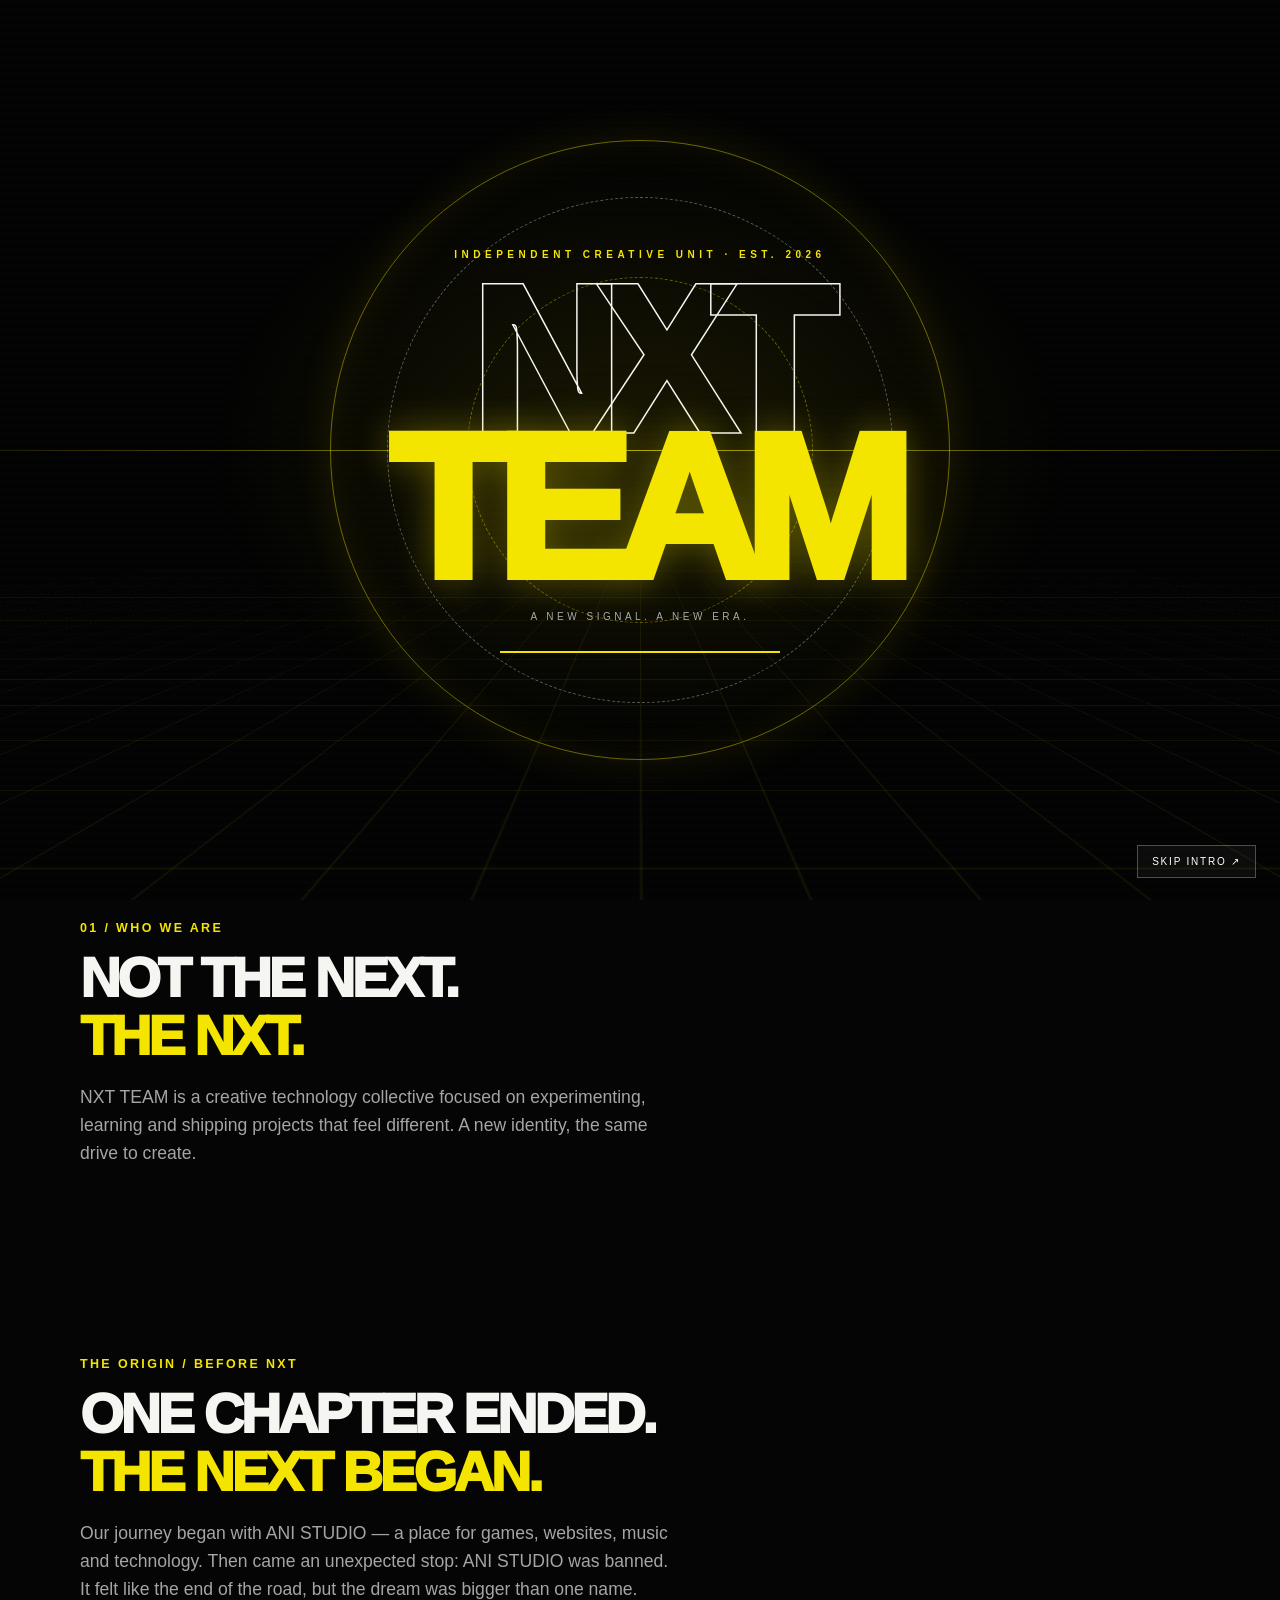
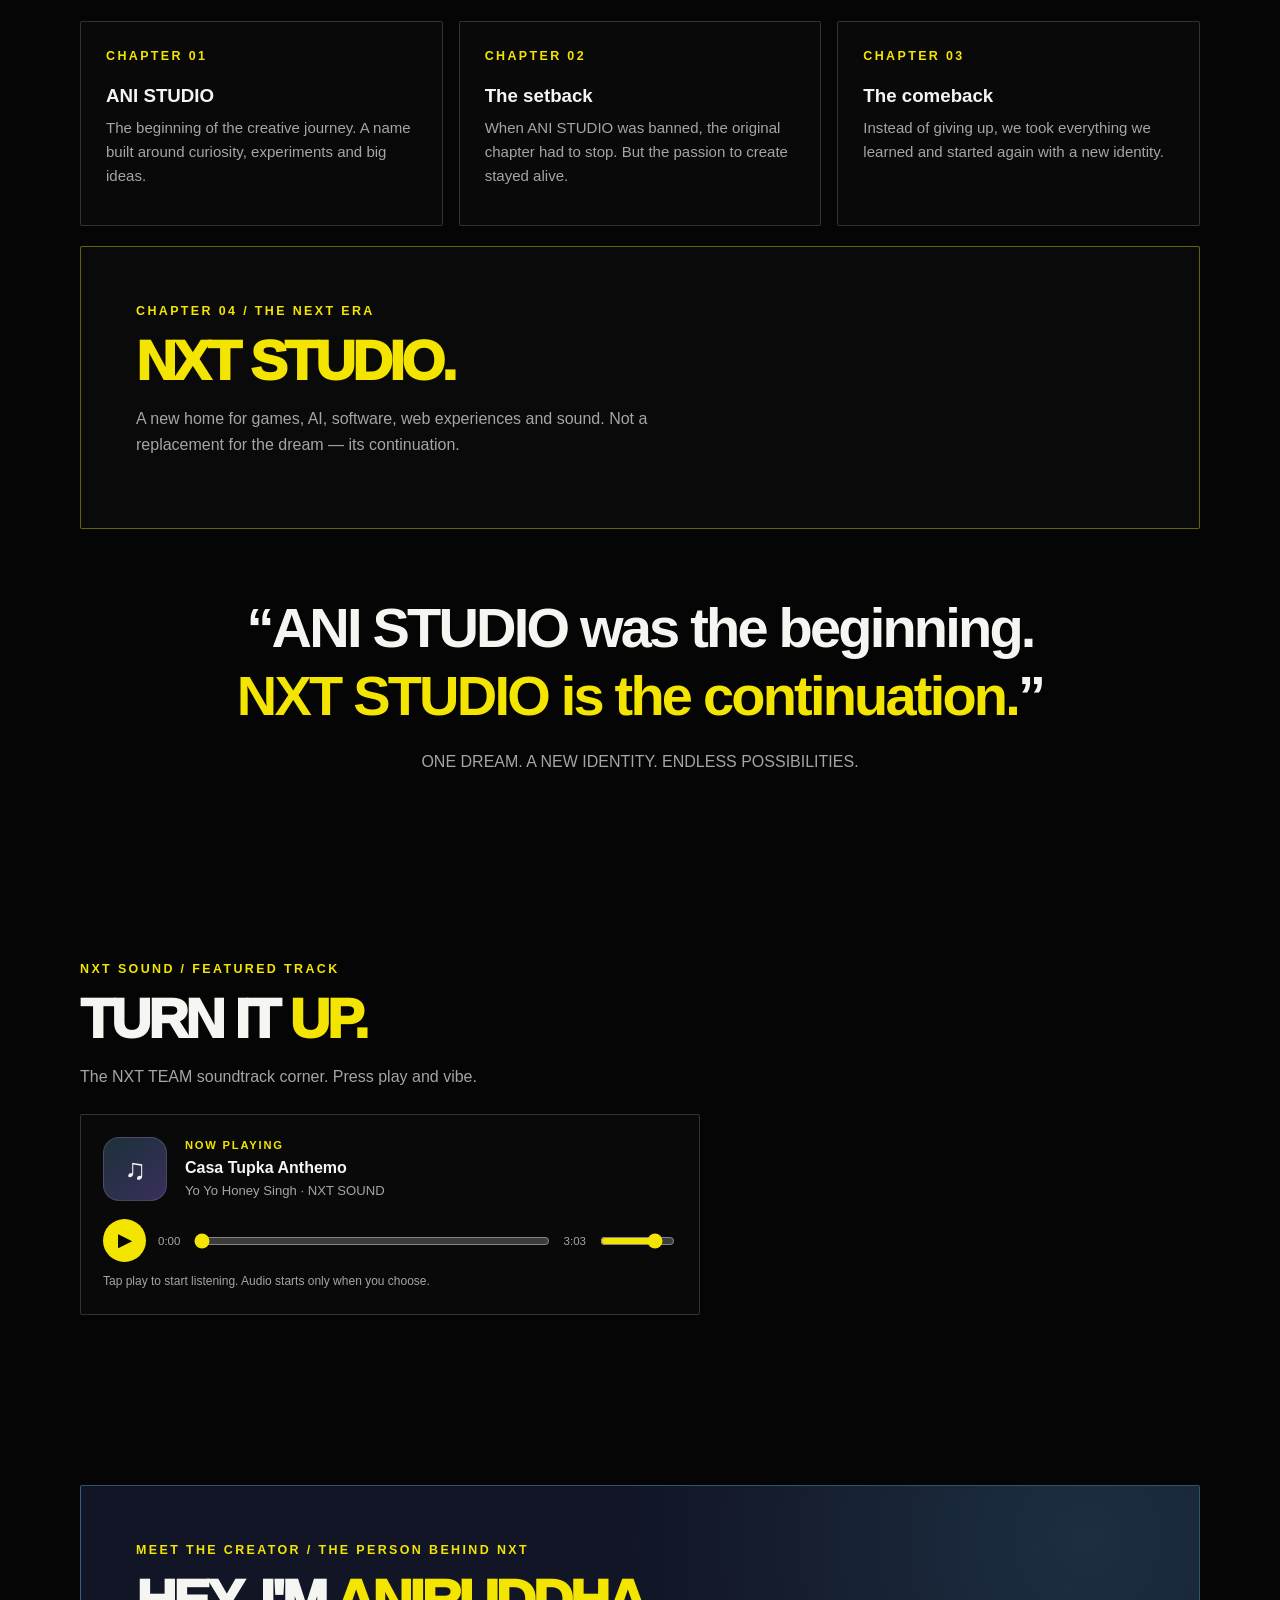
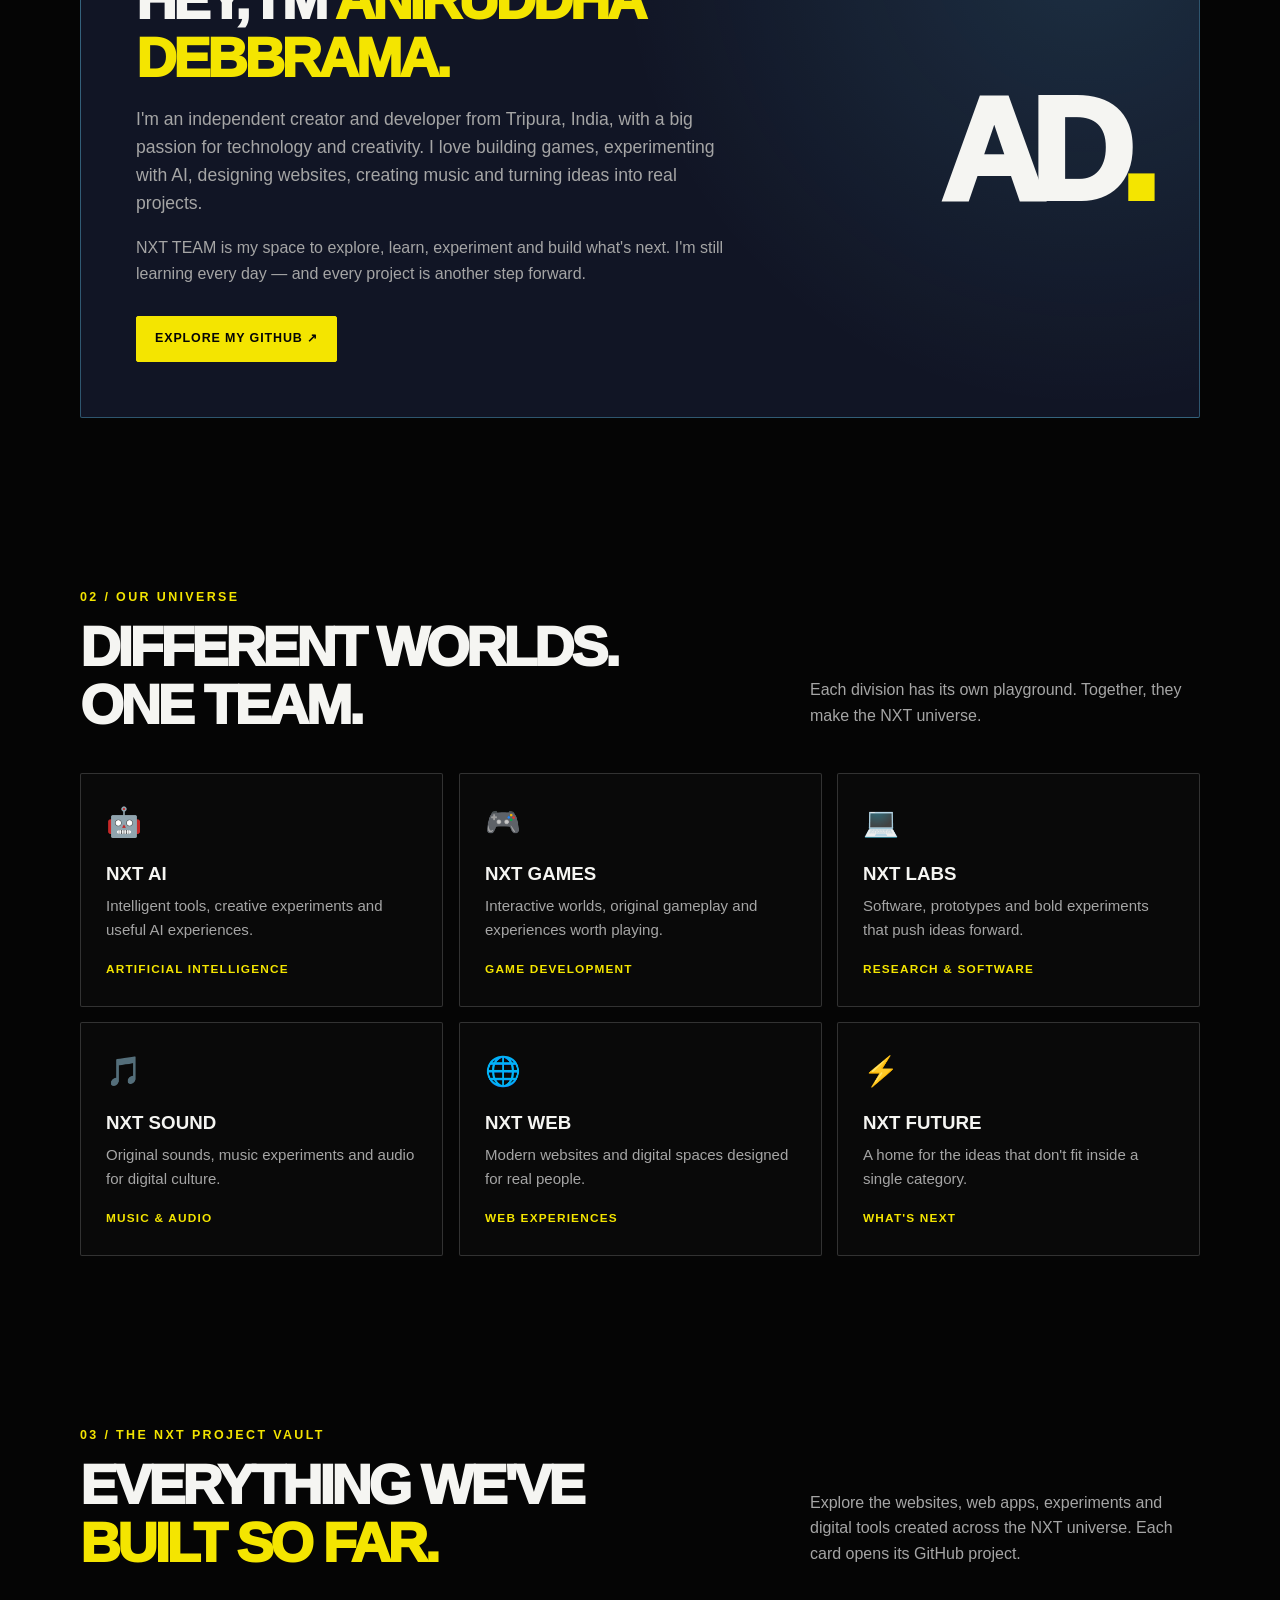
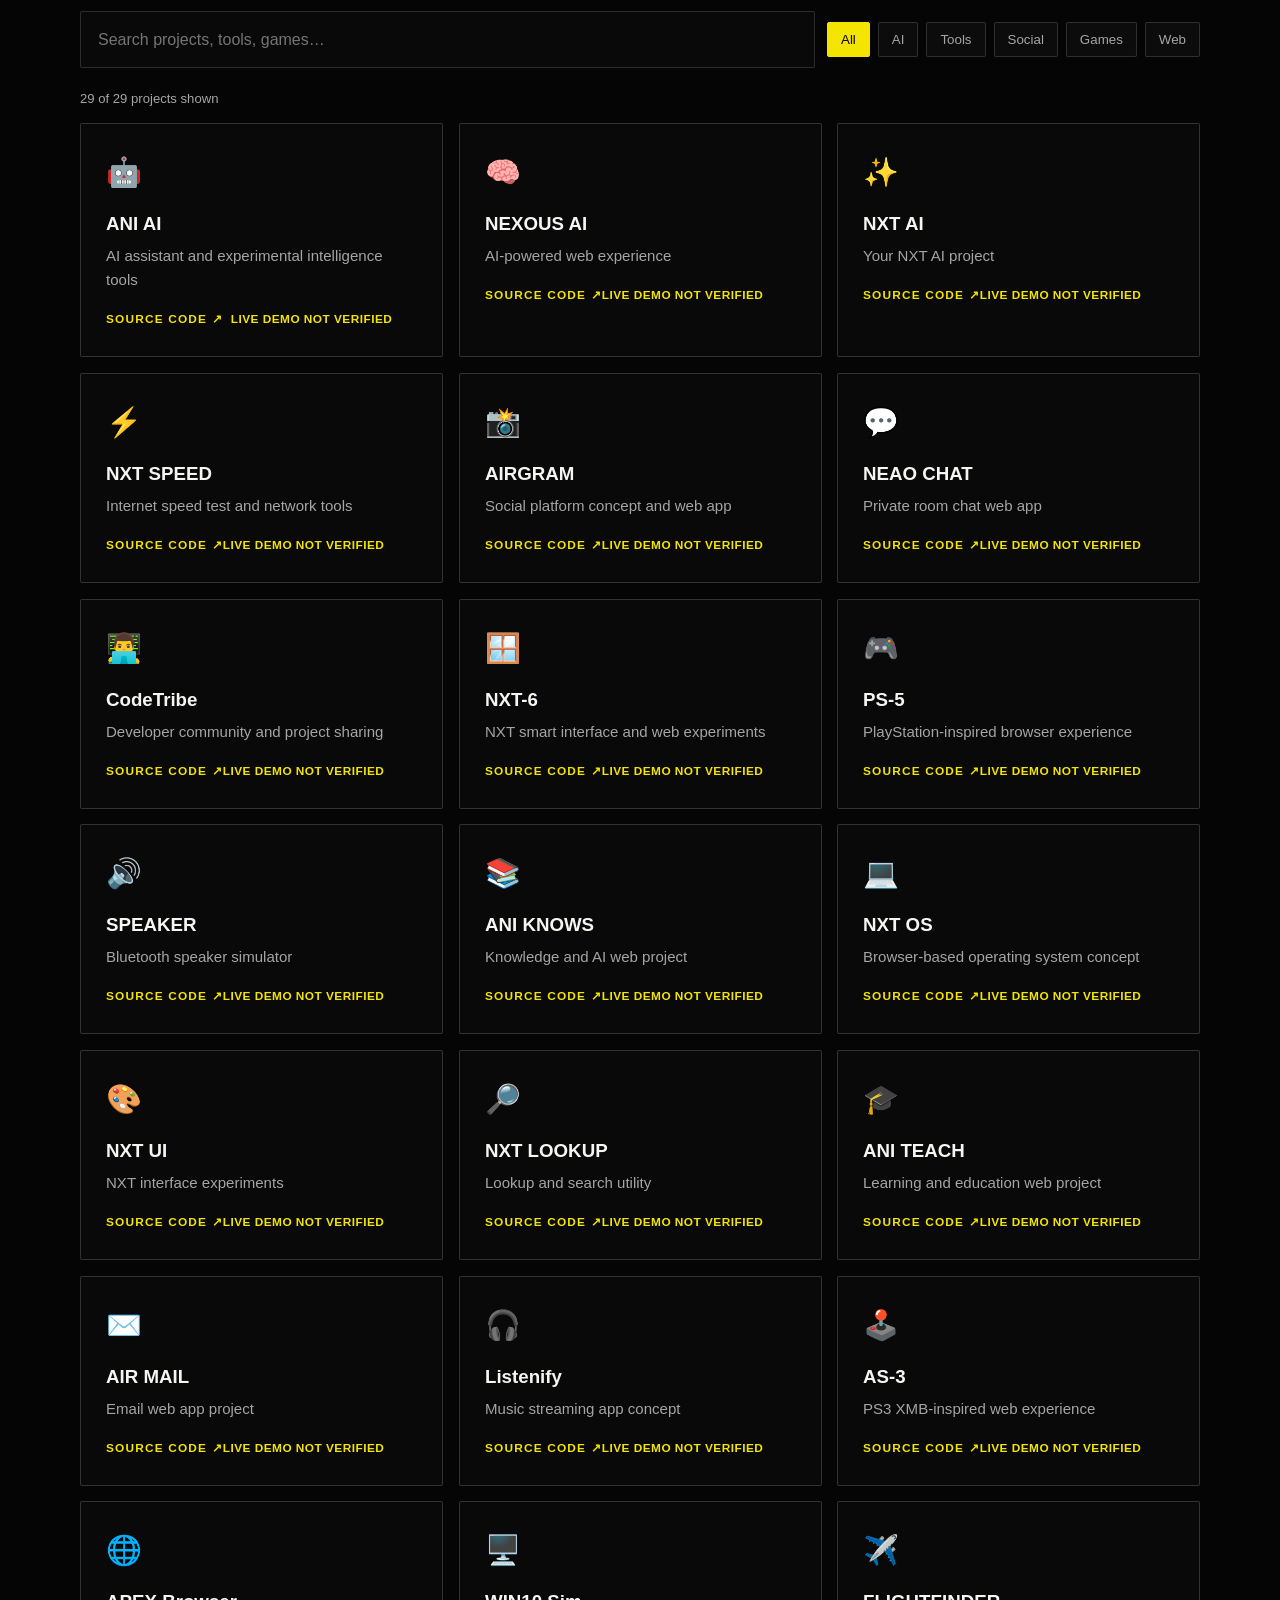
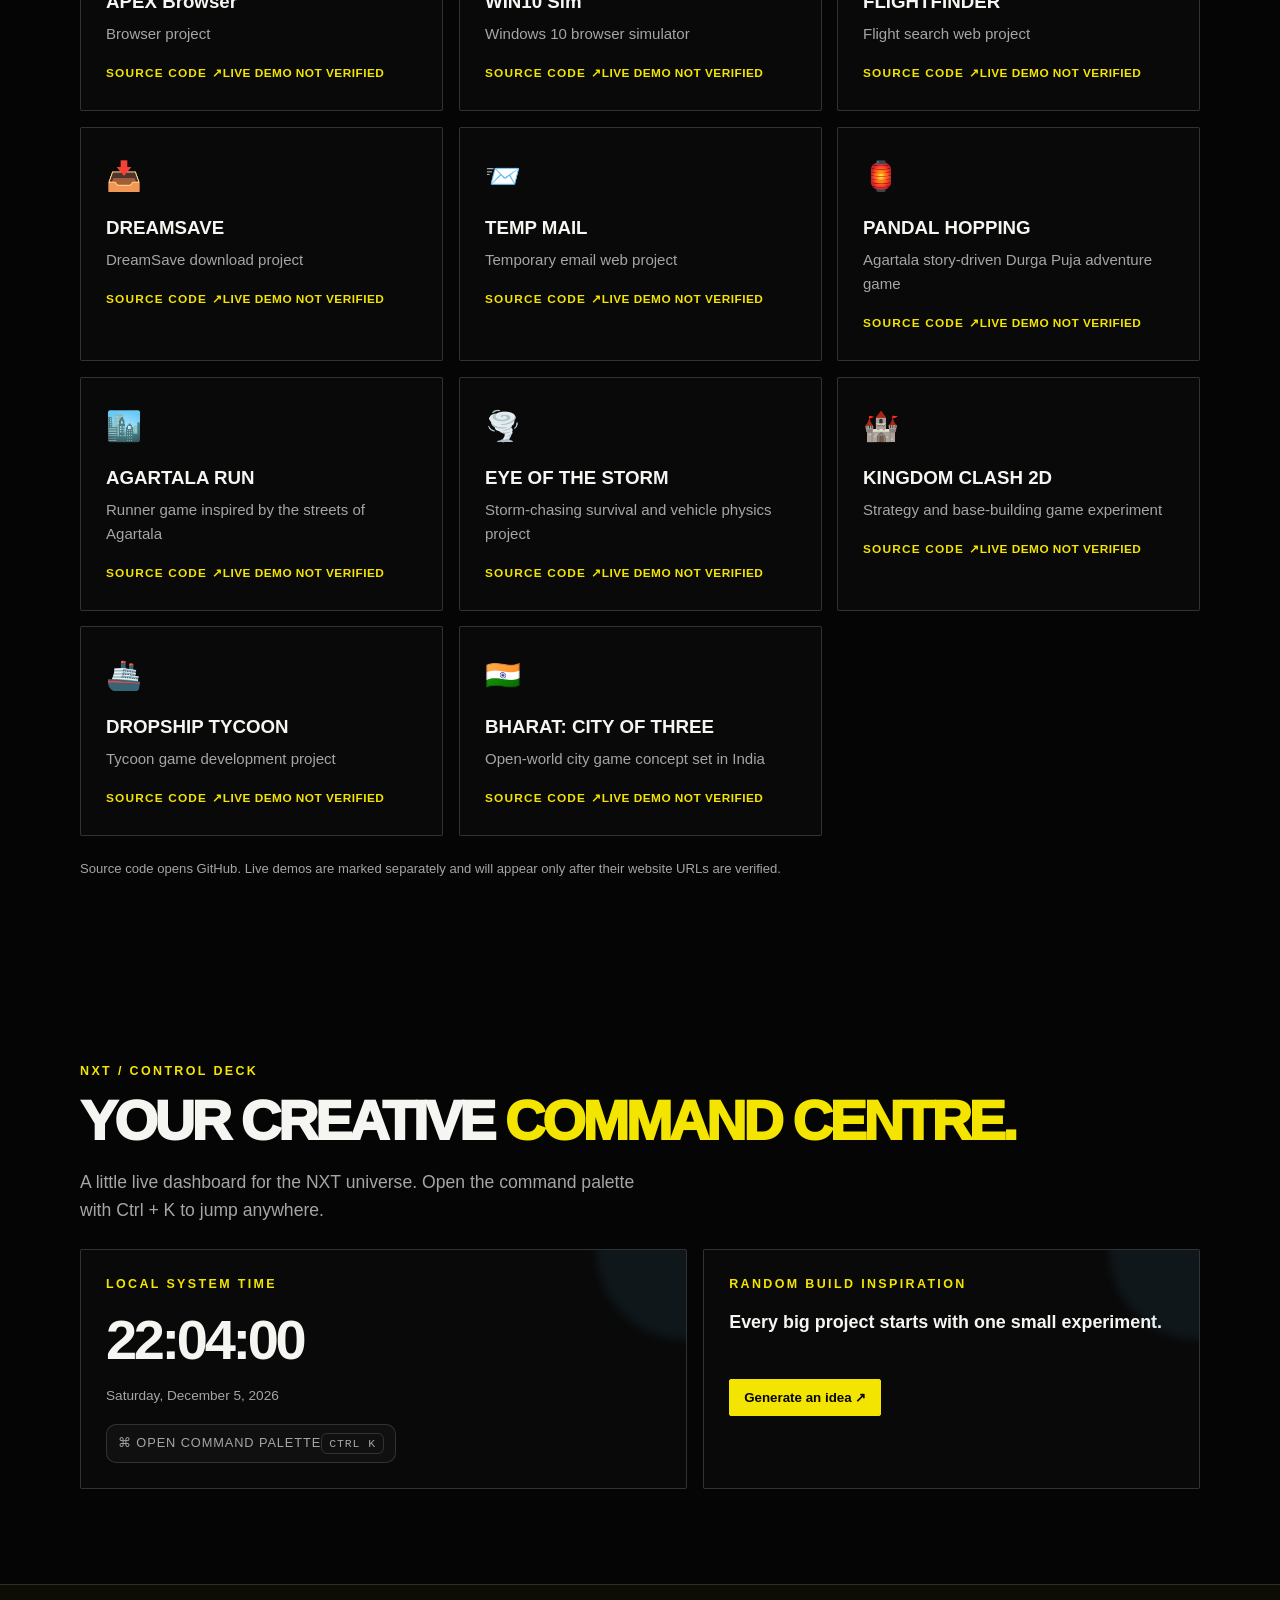
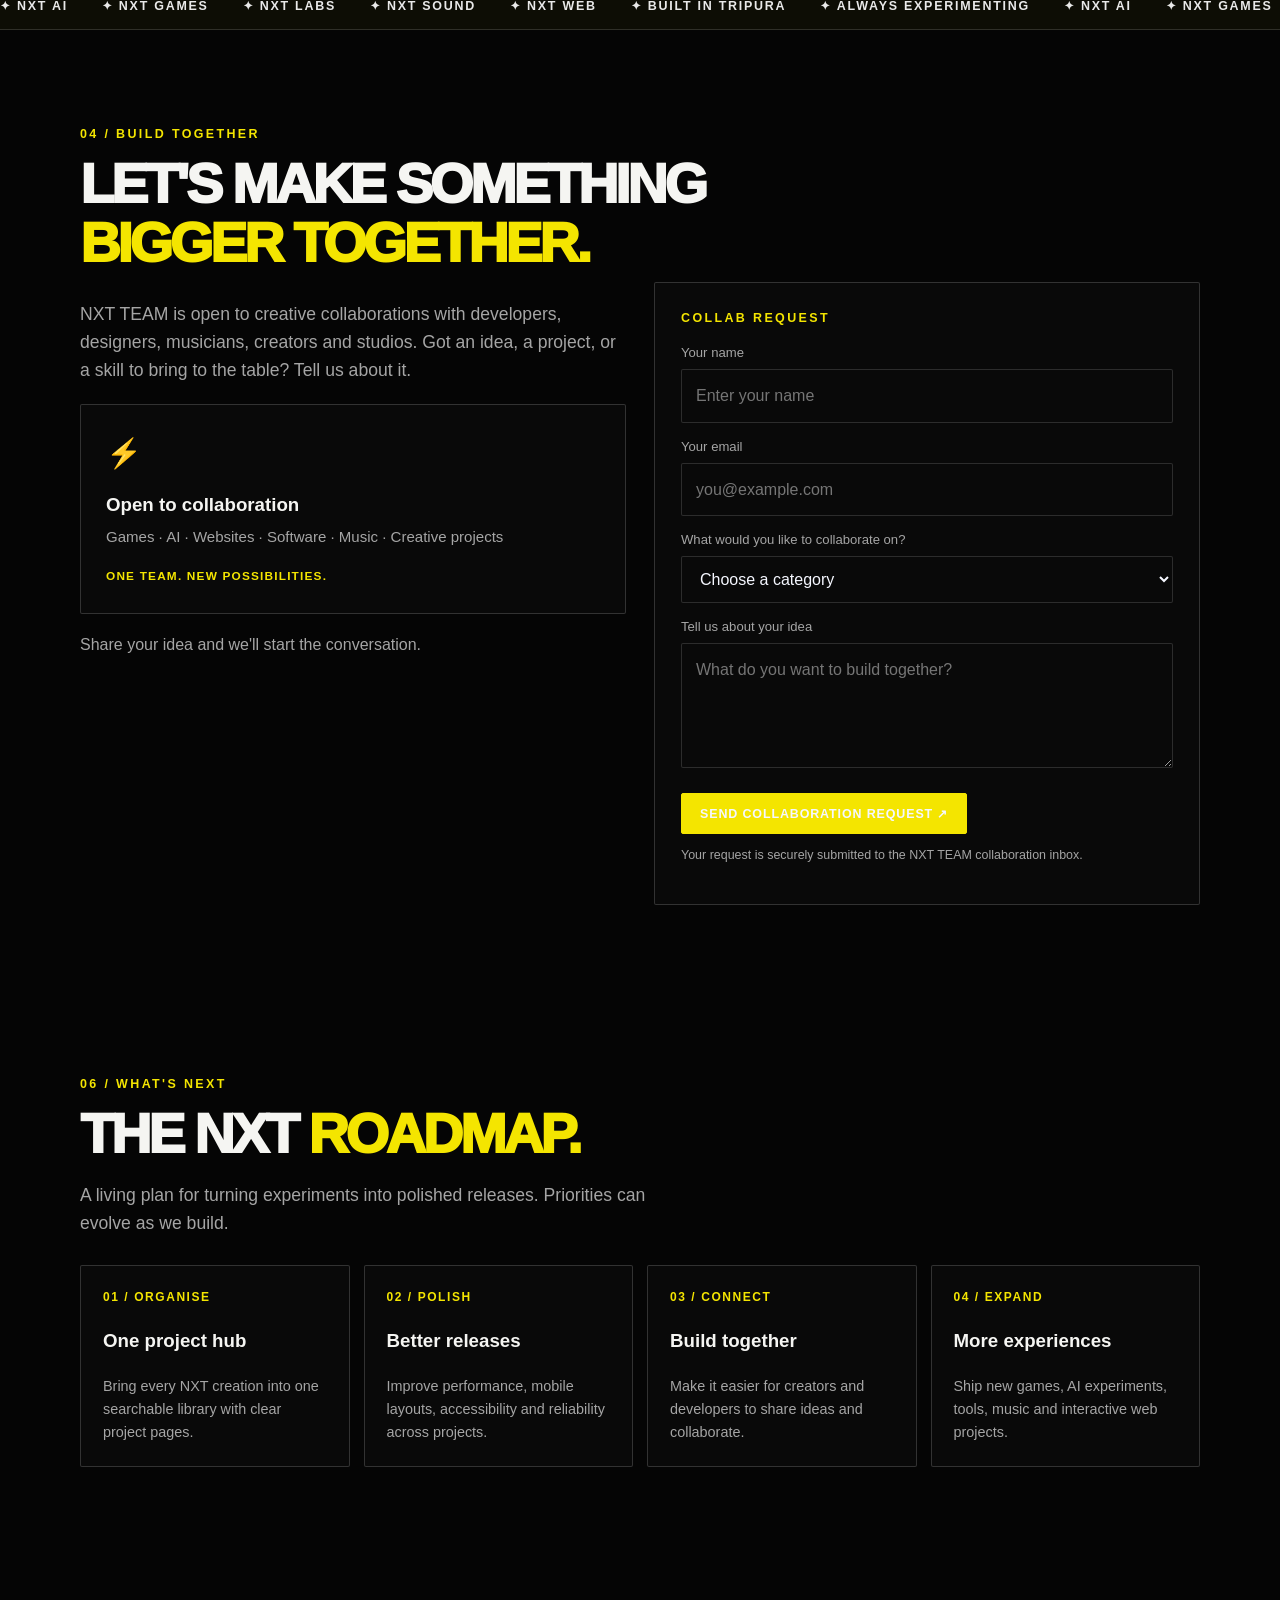
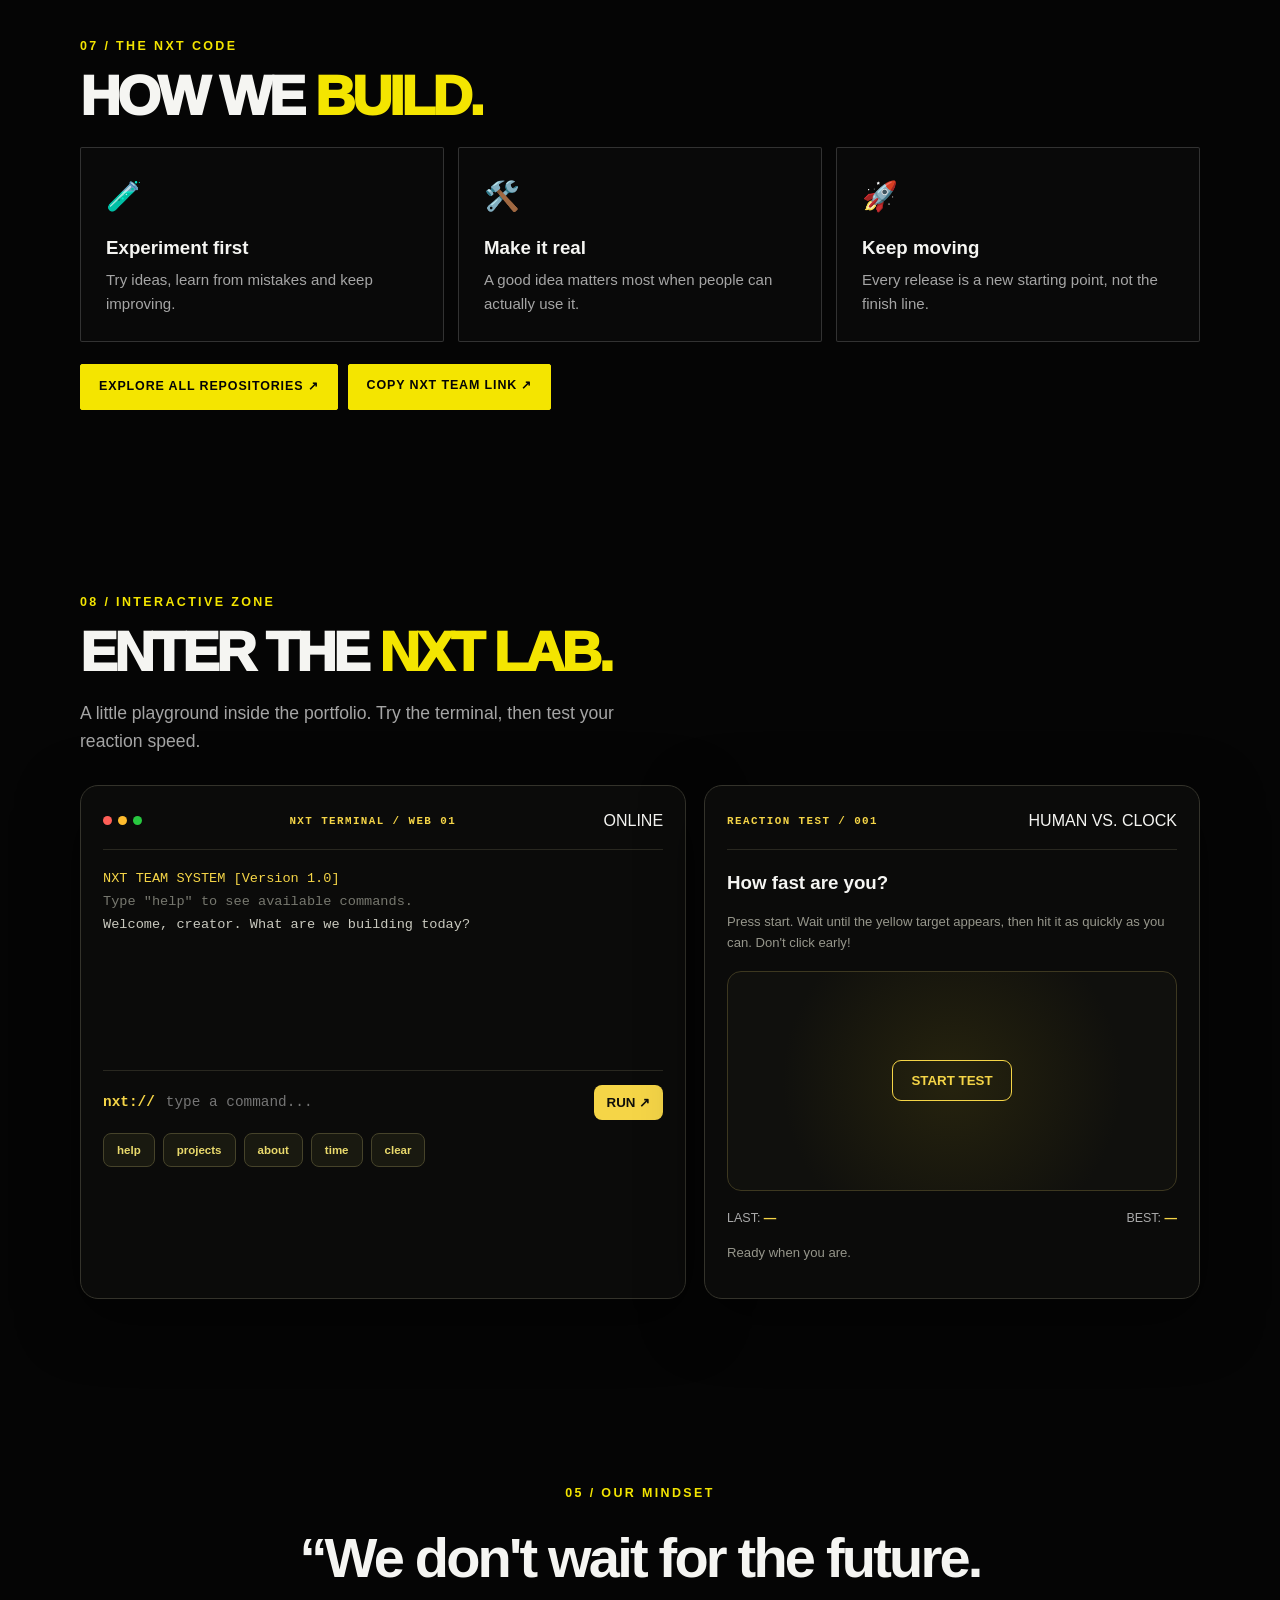
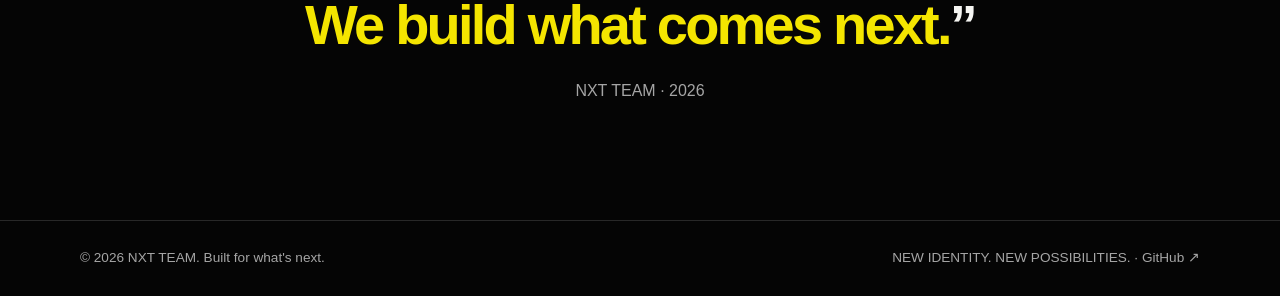
==== commit 10092058: "Connect public collaboration form to Supabase inbox" ====
--- a/index.html
+++ b/index.html
@@ -342,7 +342,7 @@
 <section class="section" id="control-deck"><div class="wrap reveal"><div class="eyebrow">NXT / CONTROL DECK</div><h2>Your creative <span class="grad">command centre.</span></h2><p class="lead">A little live dashboard for the NXT universe. Open the command palette with Ctrl + K to jump anywhere.</p><div class="deck"><article class="deck-panel"><div class="eyebrow">LOCAL SYSTEM TIME</div><div class="deck-time" id="nxt-clock">--:--:--</div><div class="deck-date" id="nxt-date">Loading local date…</div><div class="deck-actions" style="margin-top:18px"><button class="btn" id="command-open" type="button">⌘ Open command palette <span class="shortcut-key">CTRL K</span></button></div></article><article class="deck-panel"><div class="eyebrow">RANDOM BUILD INSPIRATION</div><div class="idea-text" id="idea-text">Every big project starts with one small experiment.</div><div class="deck-actions"><button id="idea-next" type="button">Generate an idea ↗</button></div></article></div></div></section>
 <div class="ticker" aria-label="NXT TEAM creative areas"><div class="ticker-track"><span>✦ NXT AI</span><span>✦ NXT GAMES</span><span>✦ NXT LABS</span><span>✦ NXT SOUND</span><span>✦ NXT WEB</span><span>✦ BUILT IN TRIPURA</span><span>✦ ALWAYS EXPERIMENTING</span><span>✦ NXT AI</span><span>✦ NXT GAMES</span><span>✦ NXT LABS</span><span>✦ NXT SOUND</span><span>✦ NXT WEB</span><span>✦ BUILT IN TRIPURA</span><span>✦ ALWAYS EXPERIMENTING</span></div></div>
 <div class="command-overlay" id="command-overlay" role="dialog" aria-modal="true" aria-label="NXT command palette"><div class="command-box"><input class="command-search" id="command-search" type="search" placeholder="Search sections and actions…" autocomplete="off" aria-label="Search commands"><div class="command-list" id="command-list"><button class="command-item" data-target="#projects" type="button">📁 Browse projects <small>Go to vault</small></button><button class="command-item" data-target="#divisions" type="button">🌌 Explore divisions <small>Go to divisions</small></button><button class="command-item" data-target="#about-me" type="button">👤 Meet the founder <small>Go to founder</small></button><button class="command-item" data-target="#sound" type="button">🎵 Open NXT Sound <small>Go to player</small></button><button class="command-item" data-target="#nxt-lab" type="button">🧪 Enter NXT Lab <small>Terminal and reaction test</small></button><button class="command-item" data-target="#collab" type="button">🤝 Collaborate <small>Go to contact form</small></button><button class="command-item" data-action="top" type="button">⬆ Back to top <small>Scroll to top</small></button></div><div class="command-hint">↑ Search · Enter to open · Esc to close</div></div></div>
-<section class="section" id="collab"><div class="wrap"><div class="eyebrow">04 / BUILD TOGETHER</div><h2>Let's make something<br><span class="grad">bigger together.</span></h2><div class="collab-wrap"><div class="reveal"><p class="lead">NXT TEAM is open to creative collaborations with developers, designers, musicians, creators and studios. Got an idea, a project, or a skill to bring to the table? Tell us about it.</p><div class="card" style="margin-top:20px"><div class="icon">⚡</div><h3>Open to collaboration</h3><p>Games · AI · Websites · Software · Music · Creative projects</p><span class="tag">ONE TEAM. NEW POSSIBILITIES.</span></div><p class="muted" style="margin-top:18px">Share your idea and we'll start the conversation.</p></div><form class="collab-form reveal" id="collab-form"><div class="eyebrow">COLLAB REQUEST</div><label for="collab-name">Your name</label><input id="collab-name" name="name" autocomplete="name" required placeholder="Enter your name"><label for="collab-email">Your email</label><input id="collab-email" name="email" type="email" autocomplete="email" required placeholder="you@example.com"><label for="collab-type">What would you like to collaborate on?</label><select id="collab-type" name="type" required><option value="">Choose a category</option><option>Game development</option><option>AI / Software</option><option>Website / Web app</option><option>Music / Sound</option><option>Design / Content</option><option>Other idea</option></select><label for="collab-message">Tell us about your idea</label><textarea id="collab-message" name="message" required placeholder="What do you want to build together?"></textarea><button class="btn" type="submit">Copy collaboration request ↗</button><p class="collab-note">Your request is copied so you can paste it into an email or message. This site does not yet have an online submission inbox.</p><p class="collab-note" id="collab-status" role="status" aria-live="polite"></p></form></div></div></section>
+<section class="section" id="collab"><div class="wrap"><div class="eyebrow">04 / BUILD TOGETHER</div><h2>Let's make something<br><span class="grad">bigger together.</span></h2><div class="collab-wrap"><div class="reveal"><p class="lead">NXT TEAM is open to creative collaborations with developers, designers, musicians, creators and studios. Got an idea, a project, or a skill to bring to the table? Tell us about it.</p><div class="card" style="margin-top:20px"><div class="icon">⚡</div><h3>Open to collaboration</h3><p>Games · AI · Websites · Software · Music · Creative projects</p><span class="tag">ONE TEAM. NEW POSSIBILITIES.</span></div><p class="muted" style="margin-top:18px">Share your idea and we'll start the conversation.</p></div><form class="collab-form reveal" id="collab-form"><div class="eyebrow">COLLAB REQUEST</div><label for="collab-name">Your name</label><input id="collab-name" name="name" autocomplete="name" required placeholder="Enter your name"><label for="collab-email">Your email</label><input id="collab-email" name="email" type="email" autocomplete="email" required placeholder="you@example.com"><label for="collab-type">What would you like to collaborate on?</label><select id="collab-type" name="type" required><option value="">Choose a category</option><option>Game development</option><option>AI / Software</option><option>Website / Web app</option><option>Music / Sound</option><option>Design / Content</option><option>Other idea</option></select><label for="collab-message">Tell us about your idea</label><textarea id="collab-message" name="message" required placeholder="What do you want to build together?"></textarea><button class="btn" type="submit">Send collaboration request ↗</button><p class="collab-note">Your request is securely submitted to the NXT TEAM collaboration inbox.</p><p class="collab-note" id="collab-status" role="status" aria-live="polite"></p></form></div></div></section>
 
 <section class="section" id="roadmap"><div class="wrap reveal"><div class="eyebrow">06 / WHAT'S NEXT</div><h2>The NXT <span class="grad">roadmap.</span></h2><p class="lead">A living plan for turning experiments into polished releases. Priorities can evolve as we build.</p><div class="roadmap-grid" style="margin-top:28px"><article class="roadmap-step"><strong>01 / ORGANISE</strong><h3>One project hub</h3><p>Bring every NXT creation into one searchable library with clear project pages.</p></article><article class="roadmap-step"><strong>02 / POLISH</strong><h3>Better releases</h3><p>Improve performance, mobile layouts, accessibility and reliability across projects.</p></article><article class="roadmap-step"><strong>03 / CONNECT</strong><h3>Build together</h3><p>Make it easier for creators and developers to share ideas and collaborate.</p></article><article class="roadmap-step"><strong>04 / EXPAND</strong><h3>More experiences</h3><p>Ship new games, AI experiments, tools, music and interactive web projects.</p></article></div></div></section>
 <section class="section" id="values"><div class="wrap reveal"><div class="eyebrow">07 / THE NXT CODE</div><h2>How we <span class="grad">build.</span></h2><div class="value-strip"><article class="card"><div class="icon">🧪</div><h3>Experiment first</h3><p>Try ideas, learn from mistakes and keep improving.</p></article><article class="card"><div class="icon">🛠️</div><h3>Make it real</h3><p>A good idea matters most when people can actually use it.</p></article><article class="card"><div class="icon">🚀</div><h3>Keep moving</h3><p>Every release is a new starting point, not the finish line.</p></article></div><div class="quick-actions"><a class="btn" href="https://github.com/anirudhadebbarma031214-commits" target="_blank" rel="noreferrer">Explore all repositories ↗</a><button class="btn" id="share-site" type="button">Copy NXT TEAM link ↗</button></div><p class="muted" id="share-status" aria-live="polite" style="font-size:.8rem;margin-top:10px"></p></div></section>
@@ -542,4 +542,30 @@
 </script><script>
 /* NXT TEAM CINEMATIC OPENING V3 — layered launch sequence */
 (()=>{const old=document.getElementById('nxt-intro');if(old)old.remove();const screen=document.createElement('div');screen.id='nxt-cinematic-v3-screen';screen.setAttribute('role','dialog');screen.setAttribute('aria-label','NXT TEAM introduction');screen.innerHTML='<div class="nxt-v3-grid"></div><div class="nxt-v3-ring"></div><div class="nxt-v3-cross"></div><div class="nxt-v3-center"><div class="nxt-v3-index">INDEPENDENT CREATIVE UNIT · EST. 2026</div><div class="nxt-v3-title">NXT<span>TEAM</span></div><div class="nxt-v3-sub">A NEW SIGNAL. A NEW ERA.</div><div class="nxt-v3-bar"><i></i></div></div><button class="nxt-v3-skip" type="button">SKIP INTRO ↗</button>';document.body.prepend(screen);const title=screen.querySelector('.nxt-v3-title');setTimeout(()=>title.classList.add('glitch'),2650);let done=false;const close=()=>{if(done)return;done=true;screen.classList.add('leaving');setTimeout(()=>screen.remove(),850)};screen.querySelector('.nxt-v3-skip').addEventListener('click',close);document.addEventListener('keydown',e=>{if(e.key==='Escape'&&!done)close()});setTimeout(close,5600)})();
-</script></body></html>+</script>
+<script type="module">
+import { createClient } from 'https://esm.sh/@supabase/supabase-js@2.119.2';
+const nxtDb = createClient('https://xocizxszrqiexfxculsa.supabase.co','sb_publishable_kkoFxldELeXQCUXTYpr_Qg_mejrPEyD');
+const collabForm = document.getElementById('collab-form');
+if (collabForm) collabForm.addEventListener('submit', async (event) => {
+  const form = event.currentTarget;
+  const values = new FormData(form);
+  const request = {
+    name: String(values.get('name') || '').trim(),
+    email: String(values.get('email') || '').trim(),
+    collaboration_type: String(values.get('type') || 'Other'),
+    message: String(values.get('message') || '').trim()
+  };
+  const status = document.getElementById('collab-status');
+  if (!request.name || !request.email || !request.message) return;
+  try {
+    const { error } = await nxtDb.from('nxt_collab_requests').insert(request);
+    if (error) throw error;
+    if (status) status.textContent = '✓ Sent securely to the NXT TEAM inbox. Thank you!';
+  } catch (error) {
+    console.error('NXT collaboration submission failed:', error);
+    if (status) status.textContent = 'Online inbox is not ready yet. Your request was copied as a backup if clipboard access is available.';
+  }
+});
+</script>
+</body></html>
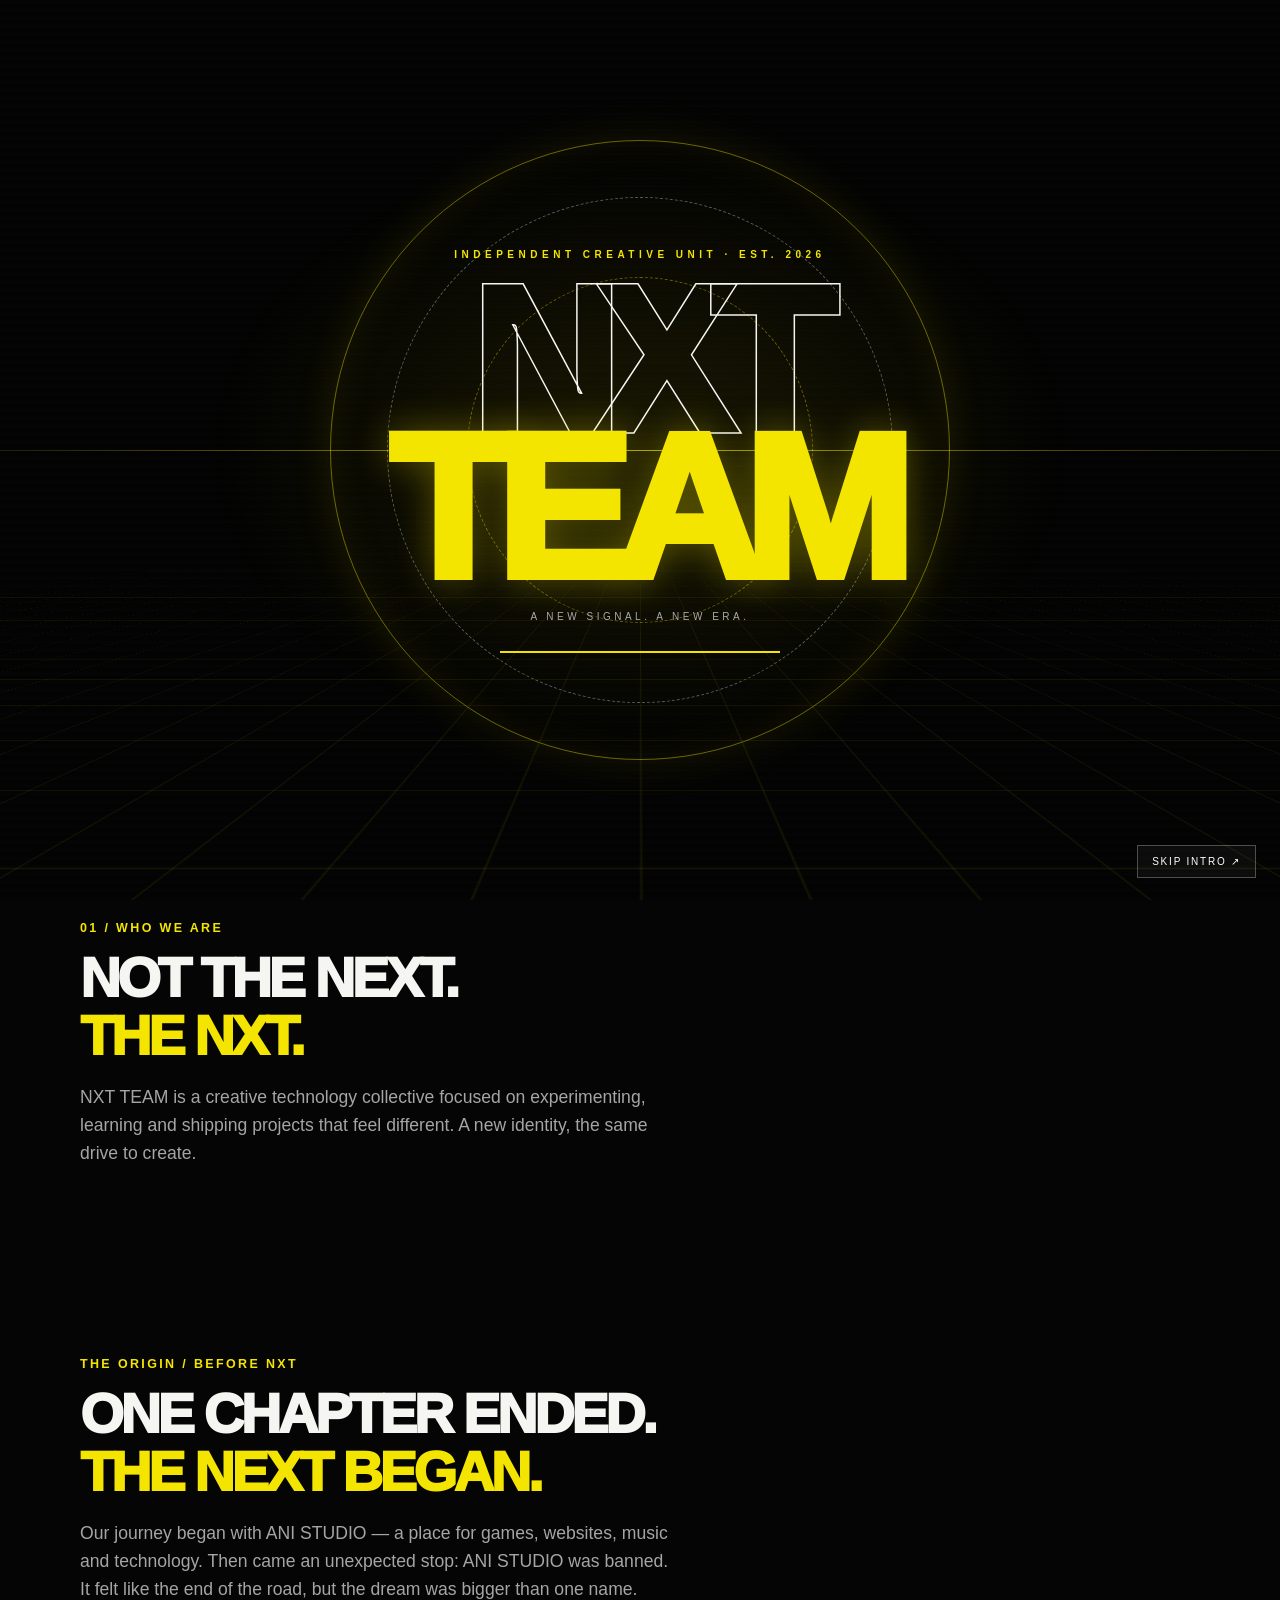
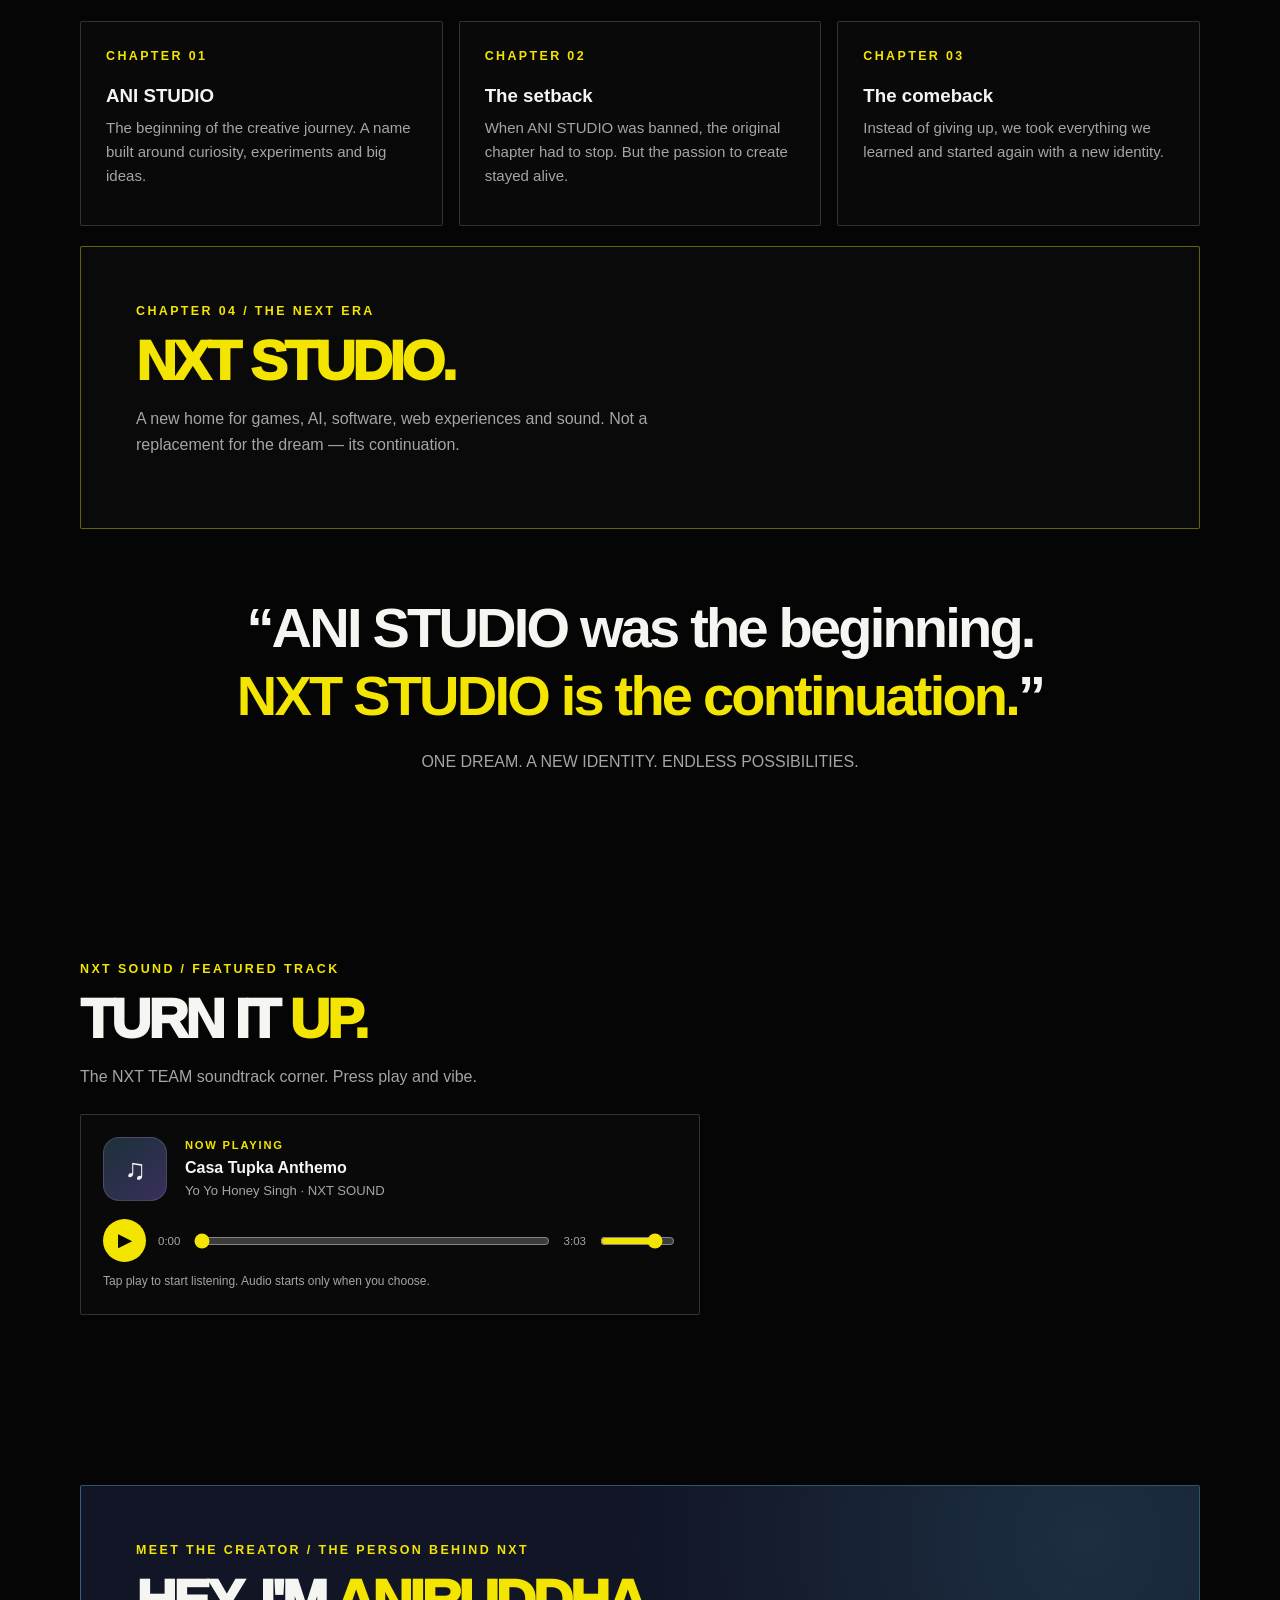
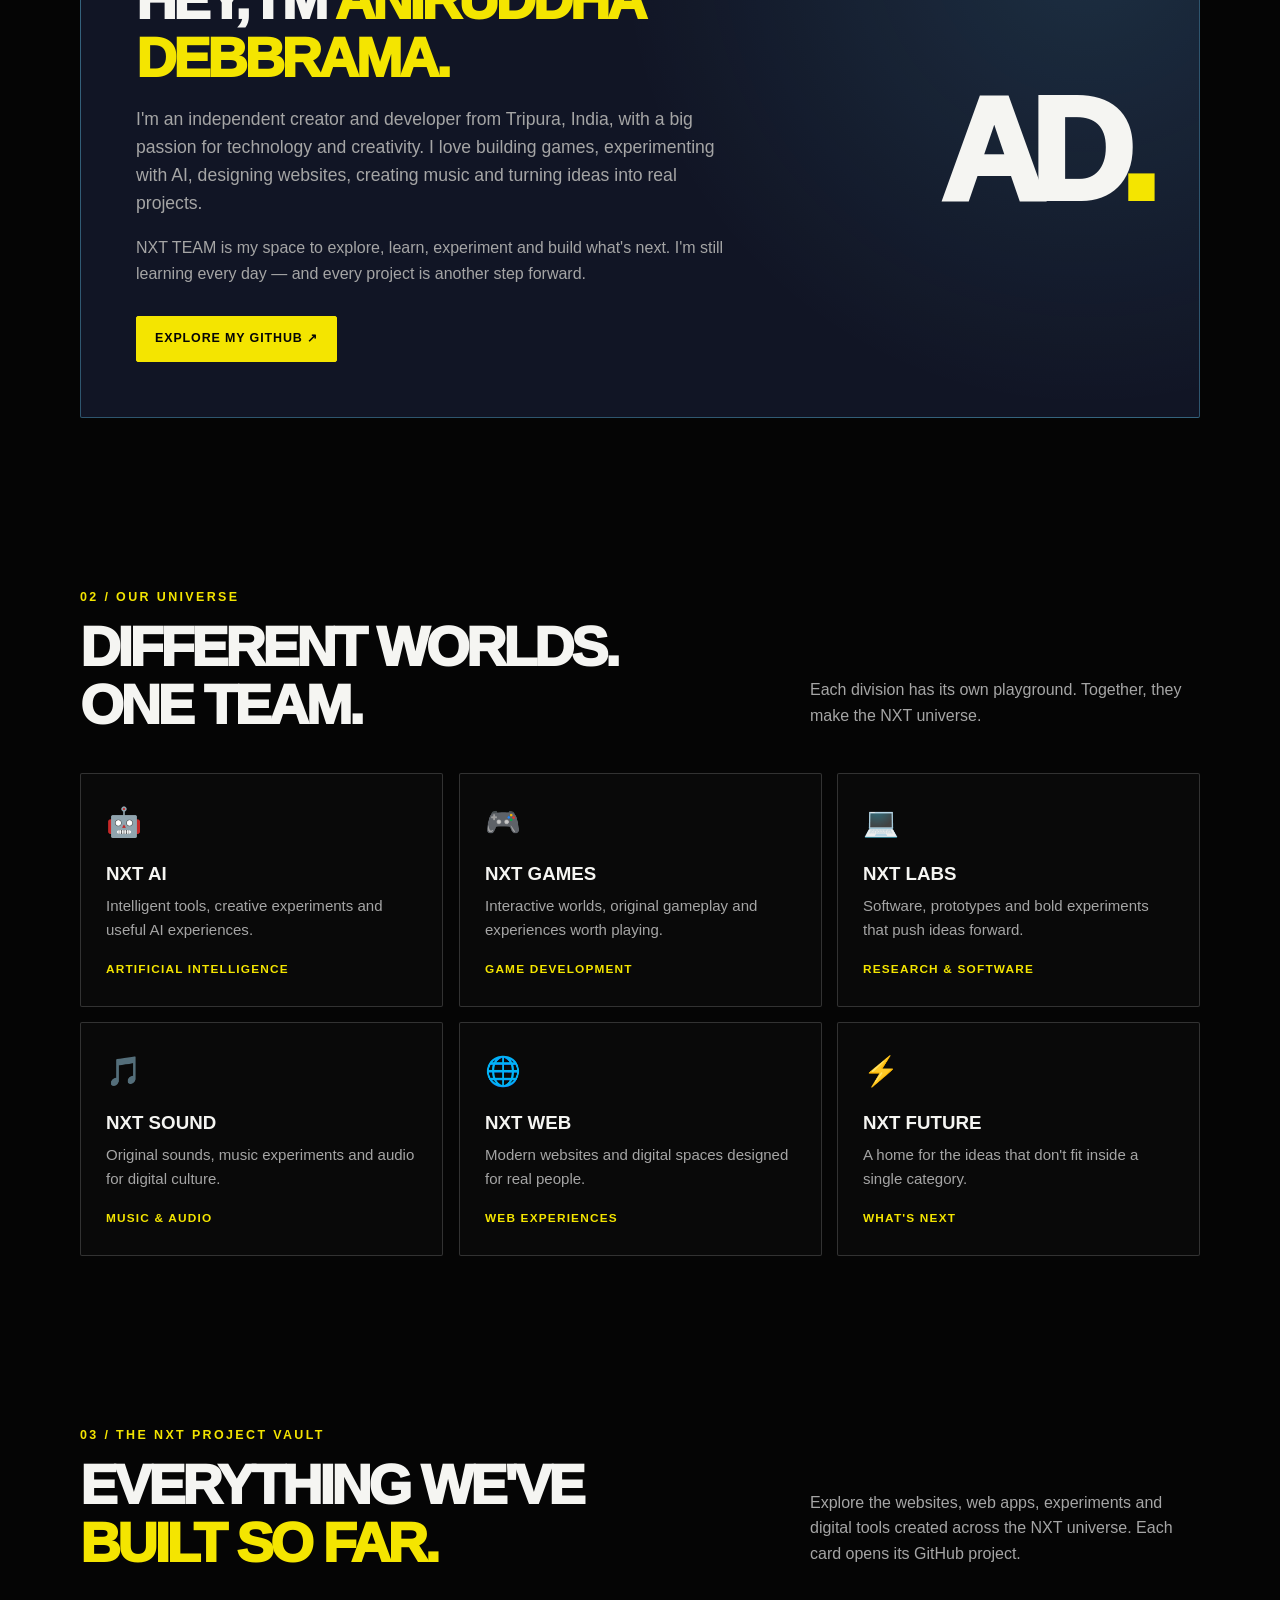
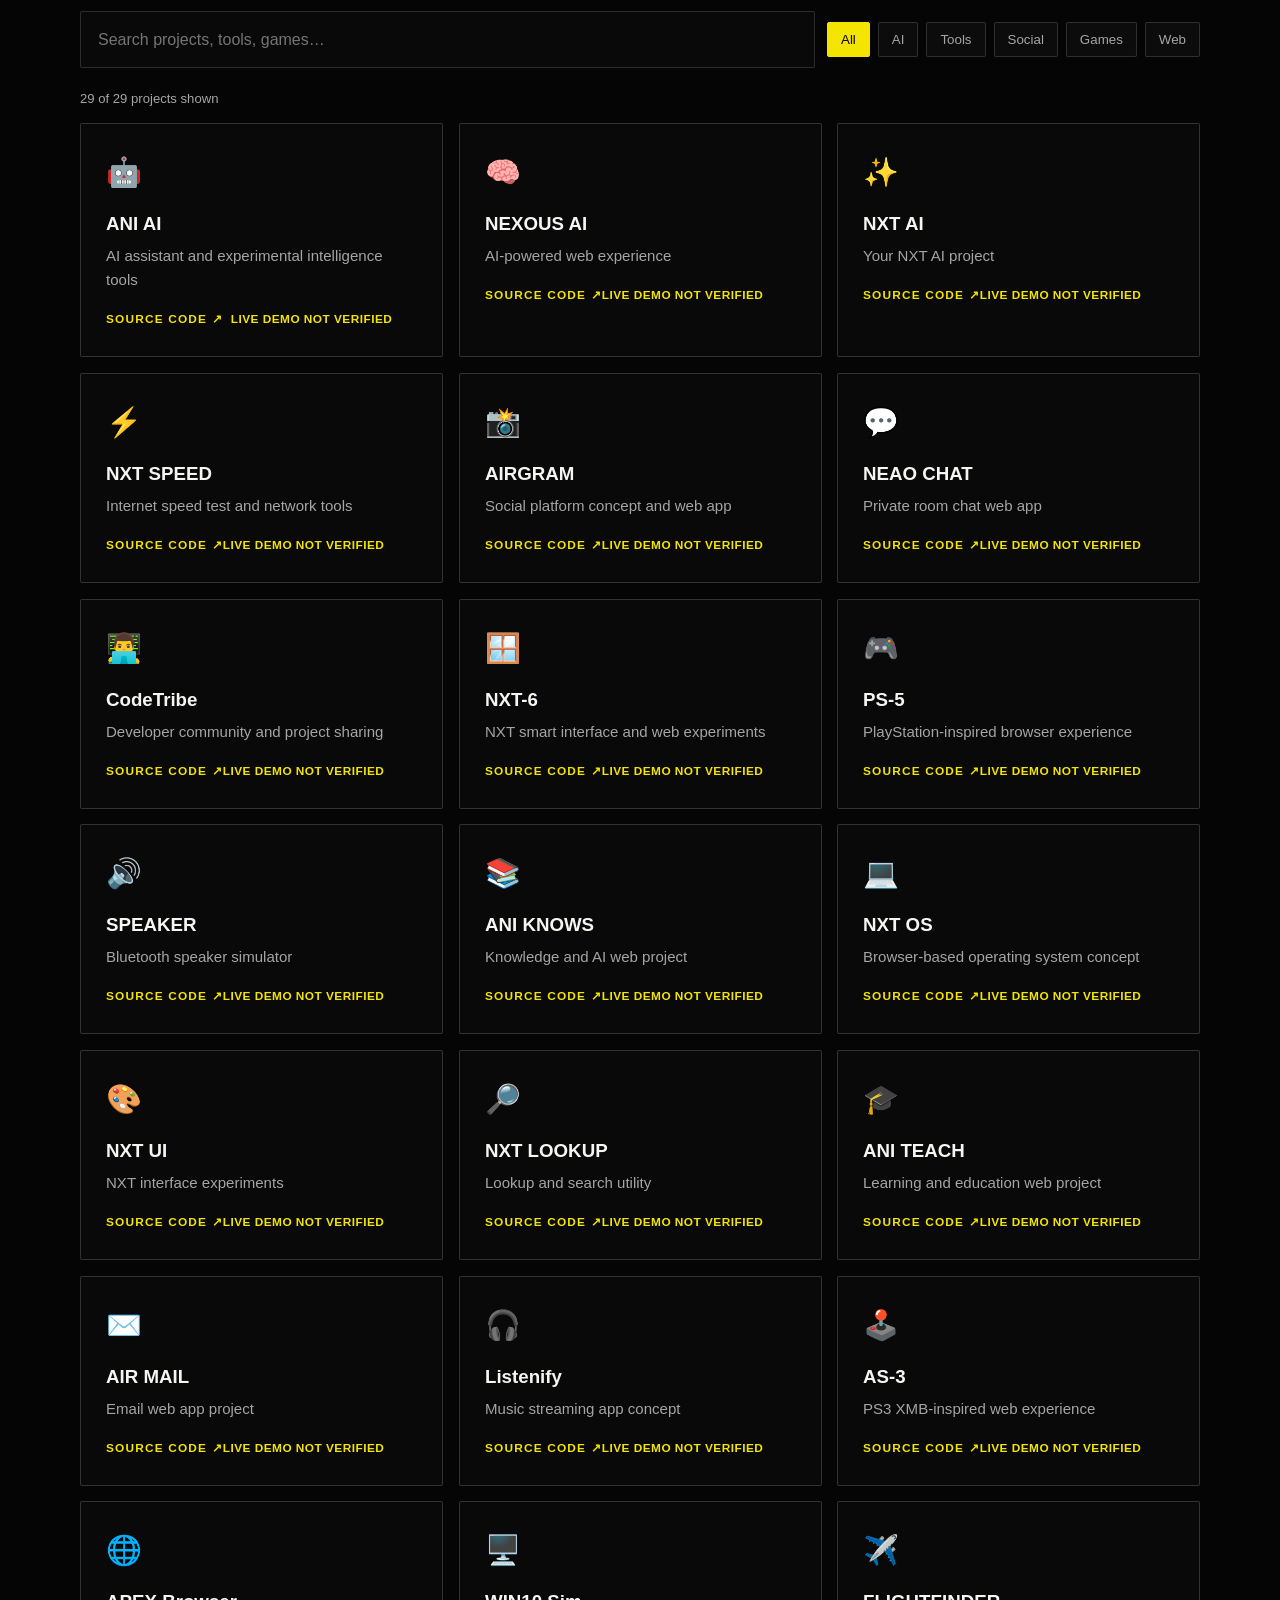
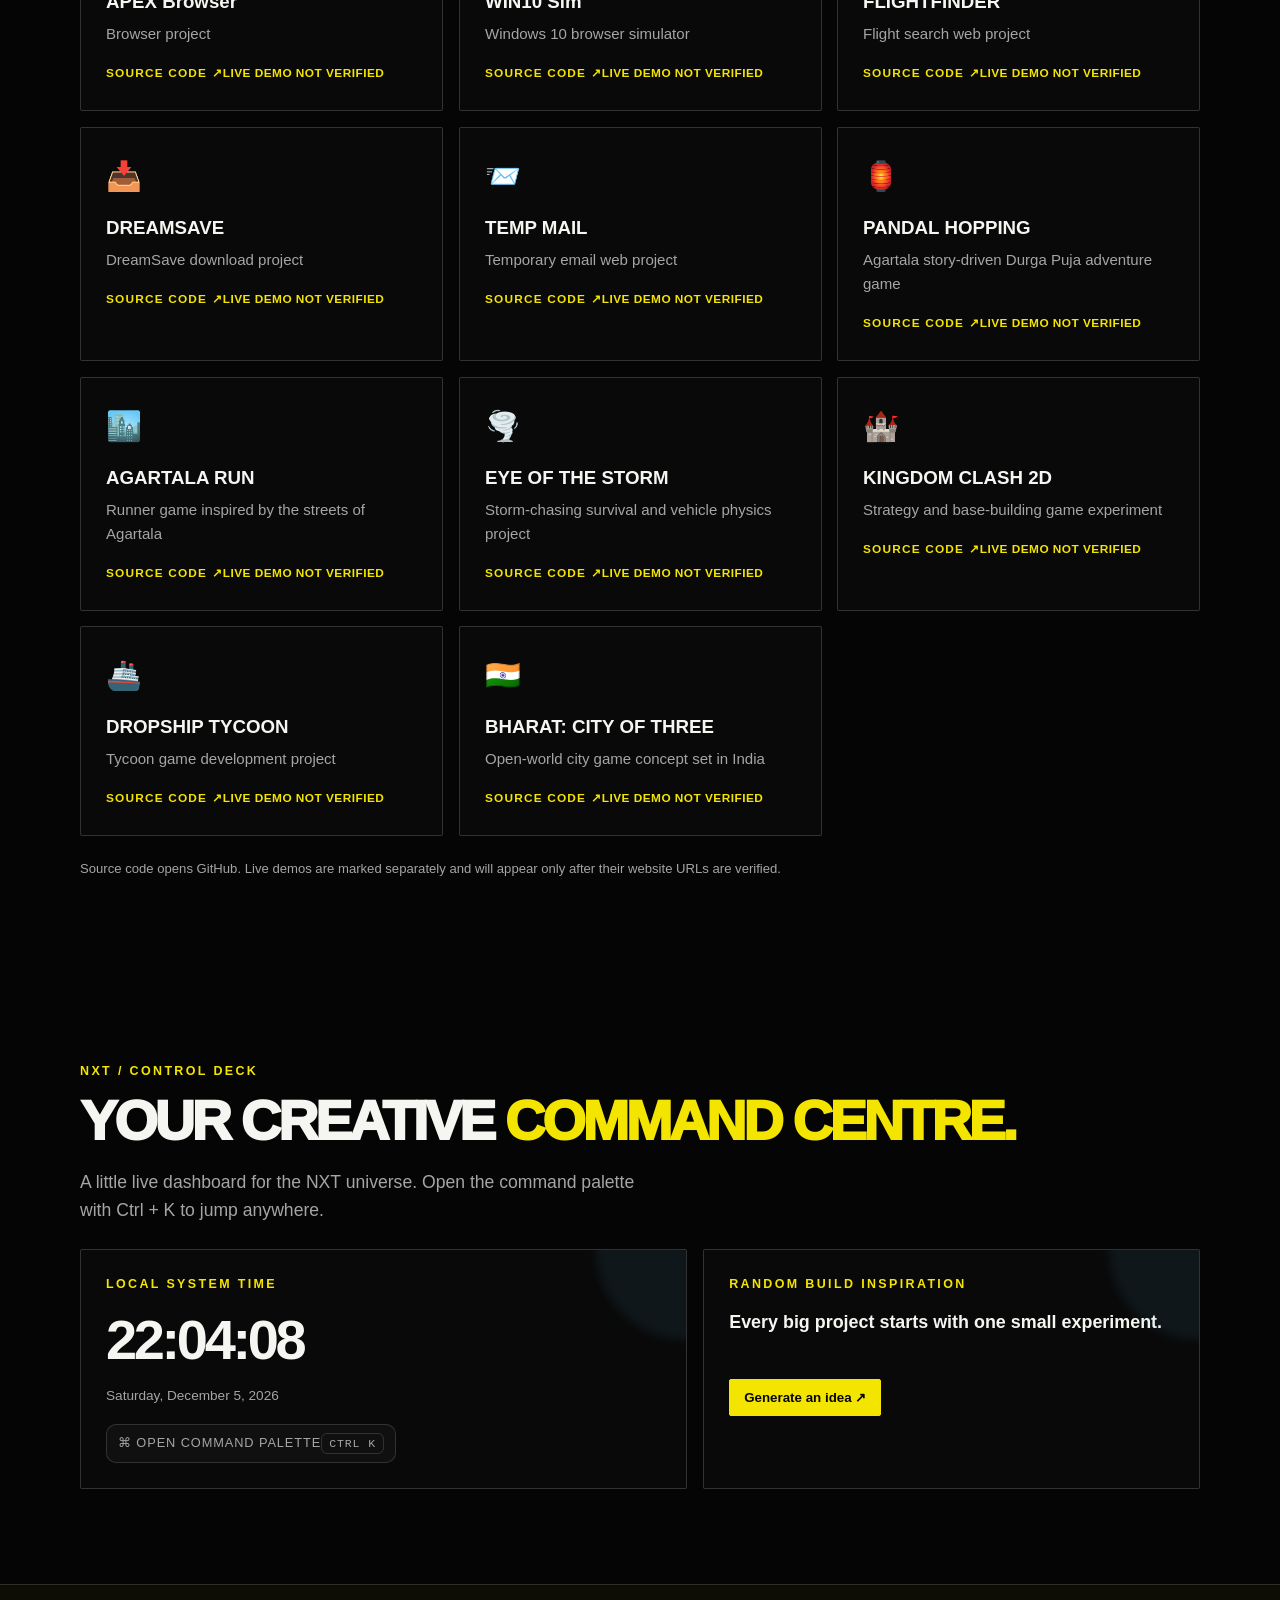
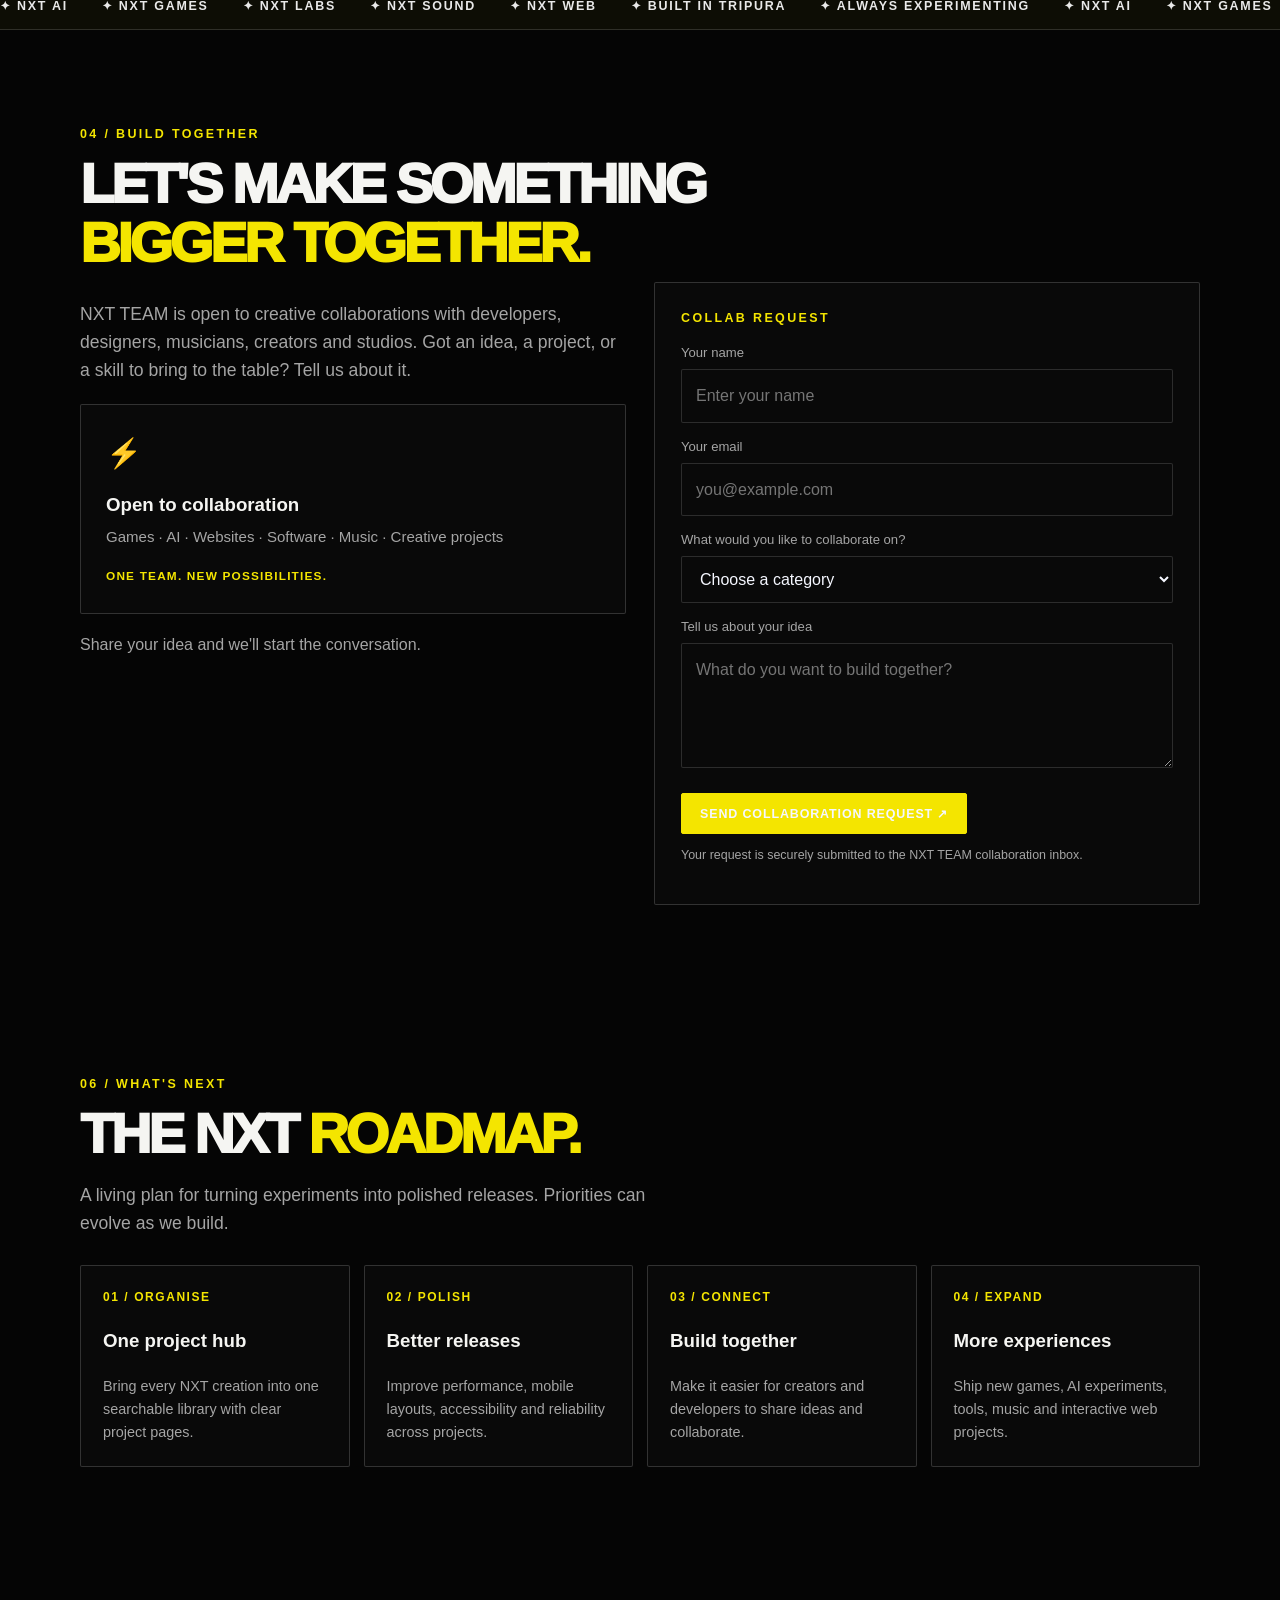
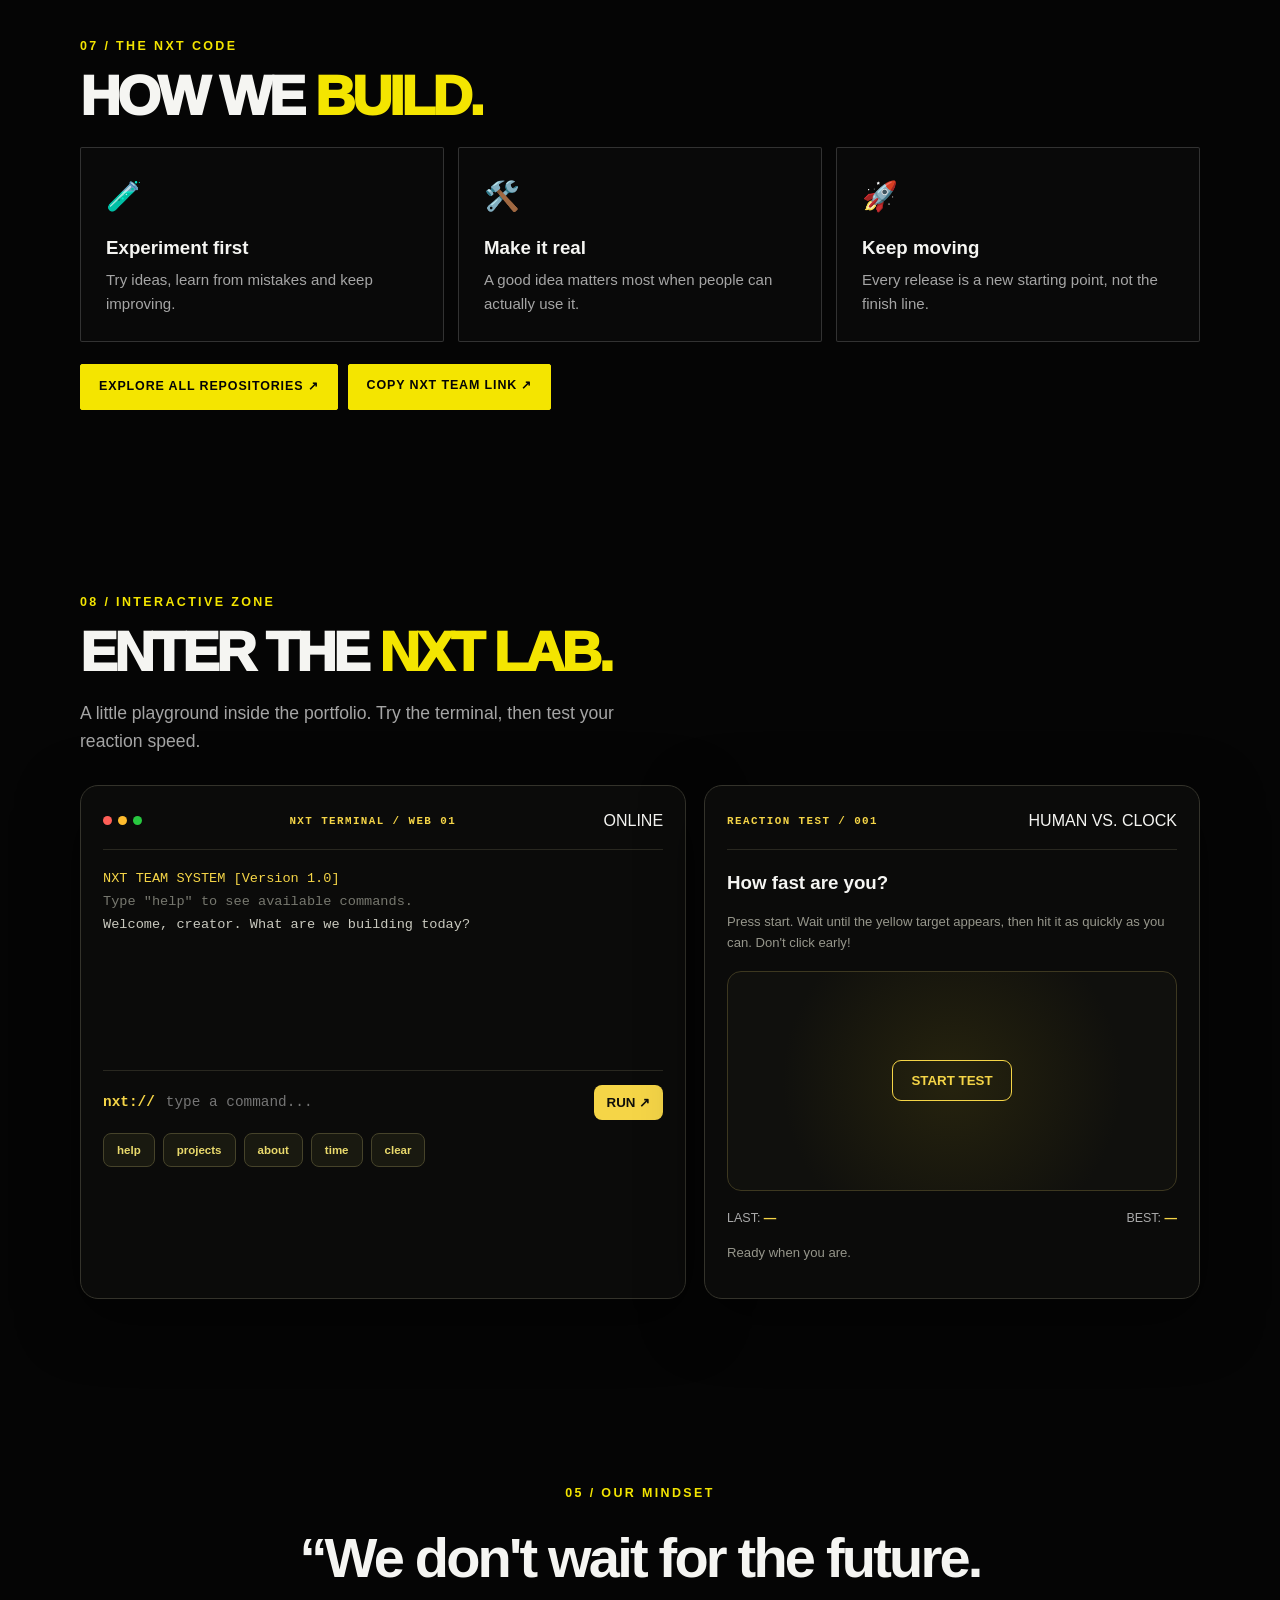
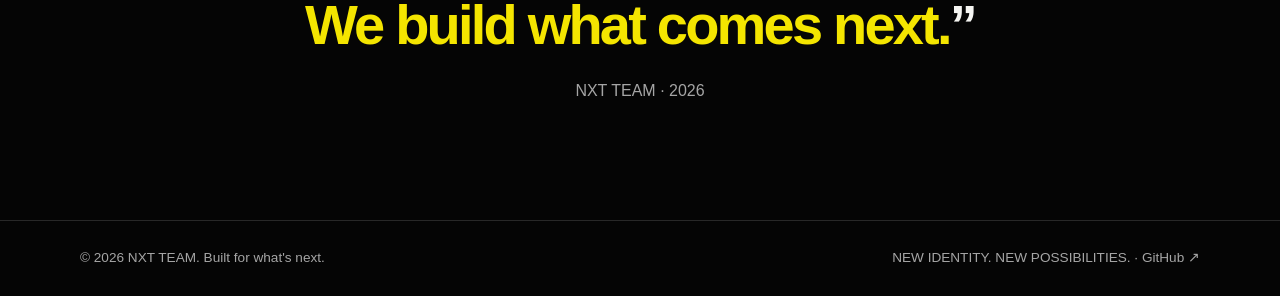
==== commit 8671d269: "Make collaboration form submit directly to NXT inbox" ====
--- a/index.html
+++ b/index.html
@@ -406,8 +406,6 @@
 document.getElementById('year').textContent=new Date().getFullYear();const menu=document.getElementById('menu'),links=document.getElementById('links');menu.onclick=()=>{let o=links.classList.toggle('open');menu.setAttribute('aria-expanded',String(o));menu.textContent=o?'✕':'☰'};links.querySelectorAll('a').forEach(a=>a.onclick=()=>{links.classList.remove('open');menu.setAttribute('aria-expanded','false');menu.textContent='☰'});const io=new IntersectionObserver(es=>es.forEach(e=>{if(e.isIntersecting){e.target.classList.add('show');io.unobserve(e.target)}}),{threshold:.12});document.querySelectorAll('.reveal').forEach(el=>io.observe(el));
 
 /* COLLAB REQUEST: compose an email without a third-party form service */
-document.getElementById('collab-form').addEventListener('submit',async e=>{e.preventDefault();const form=e.currentTarget;if(!form.reportValidity())return;const fd=new FormData(form);const request='NXT TEAM COLLABORATION REQUEST\n\nName: '+fd.get('name')+'\nEmail: '+fd.get('email')+'\nCollaboration: '+fd.get('type')+'\n\nIdea:\n'+fd.get('message');const status=document.getElementById('collab-status');try{if(navigator.clipboard&&window.isSecureContext){await navigator.clipboard.writeText(request)}else{const helper=document.createElement('textarea');helper.value=request;helper.setAttribute('readonly','');helper.style.position='fixed';helper.style.opacity='0';document.body.appendChild(helper);helper.select();const copied=document.execCommand('copy');helper.remove();if(!copied)throw new Error('Clipboard unavailable')}status.textContent='Request copied! Paste it into your email or message app to send it.';form.reset()}catch(error){window.prompt('Copy your collaboration request:',request);status.textContent='A copy prompt was opened. Copy the text from it to send your request.'}});
-
 /* NXT SOUND PLAYER CONTROLS */
 const audio=document.getElementById('nxt-audio'),playBtn=document.getElementById('nxt-play'),seek=document.getElementById('nxt-seek'),vol=document.getElementById('nxt-volume'),current=document.getElementById('nxt-current'),duration=document.getElementById('nxt-duration'),status=document.getElementById('nxt-status');
 const stamp=t=>{if(!Number.isFinite(t))return '0:00';let m=Math.floor(t/60),s=Math.floor(t%60);return m+':'+String(s).padStart(2,'0')};
@@ -548,8 +546,9 @@
 const nxtDb = createClient('https://xocizxszrqiexfxculsa.supabase.co','sb_publishable_kkoFxldELeXQCUXTYpr_Qg_mejrPEyD');
 const collabForm = document.getElementById('collab-form');
 if (collabForm) collabForm.addEventListener('submit', async (event) => {
-  const form = event.currentTarget;
-  const values = new FormData(form);
+  event.preventDefault();
+  if (!collabForm.reportValidity()) return;
+  const values = new FormData(collabForm);
   const request = {
     name: String(values.get('name') || '').trim(),
     email: String(values.get('email') || '').trim(),
@@ -557,15 +556,19 @@
     message: String(values.get('message') || '').trim()
   };
   const status = document.getElementById('collab-status');
-  if (!request.name || !request.email || !request.message) return;
+  const button = collabForm.querySelector('button[type="submit"]');
+  button.disabled = true;
   try {
     const { error } = await nxtDb.from('nxt_collab_requests').insert(request);
     if (error) throw error;
-    if (status) status.textContent = '✓ Sent securely to the NXT TEAM inbox. Thank you!';
+    status.textContent = '✓ Sent securely to the NXT TEAM inbox. Thank you!';
+    collabForm.reset();
   } catch (error) {
     console.error('NXT collaboration submission failed:', error);
-    if (status) status.textContent = 'Online inbox is not ready yet. Your request was copied as a backup if clipboard access is available.';
-  }
+    const backup = 'NXT TEAM COLLABORATION REQUEST\\n\\nName: ' + request.name + '\\nEmail: ' + request.email + '\\nCollaboration: ' + request.collaboration_type + '\\n\\nIdea:\\n' + request.message;
+    try { await navigator.clipboard.writeText(backup); status.textContent = 'Online inbox is not ready yet. Your request was copied as a backup.'; }
+    catch { status.textContent = 'Online inbox is not ready yet. Please try again later.'; }
+  } finally { button.disabled = false; }
 });
 </script>
 </body></html>
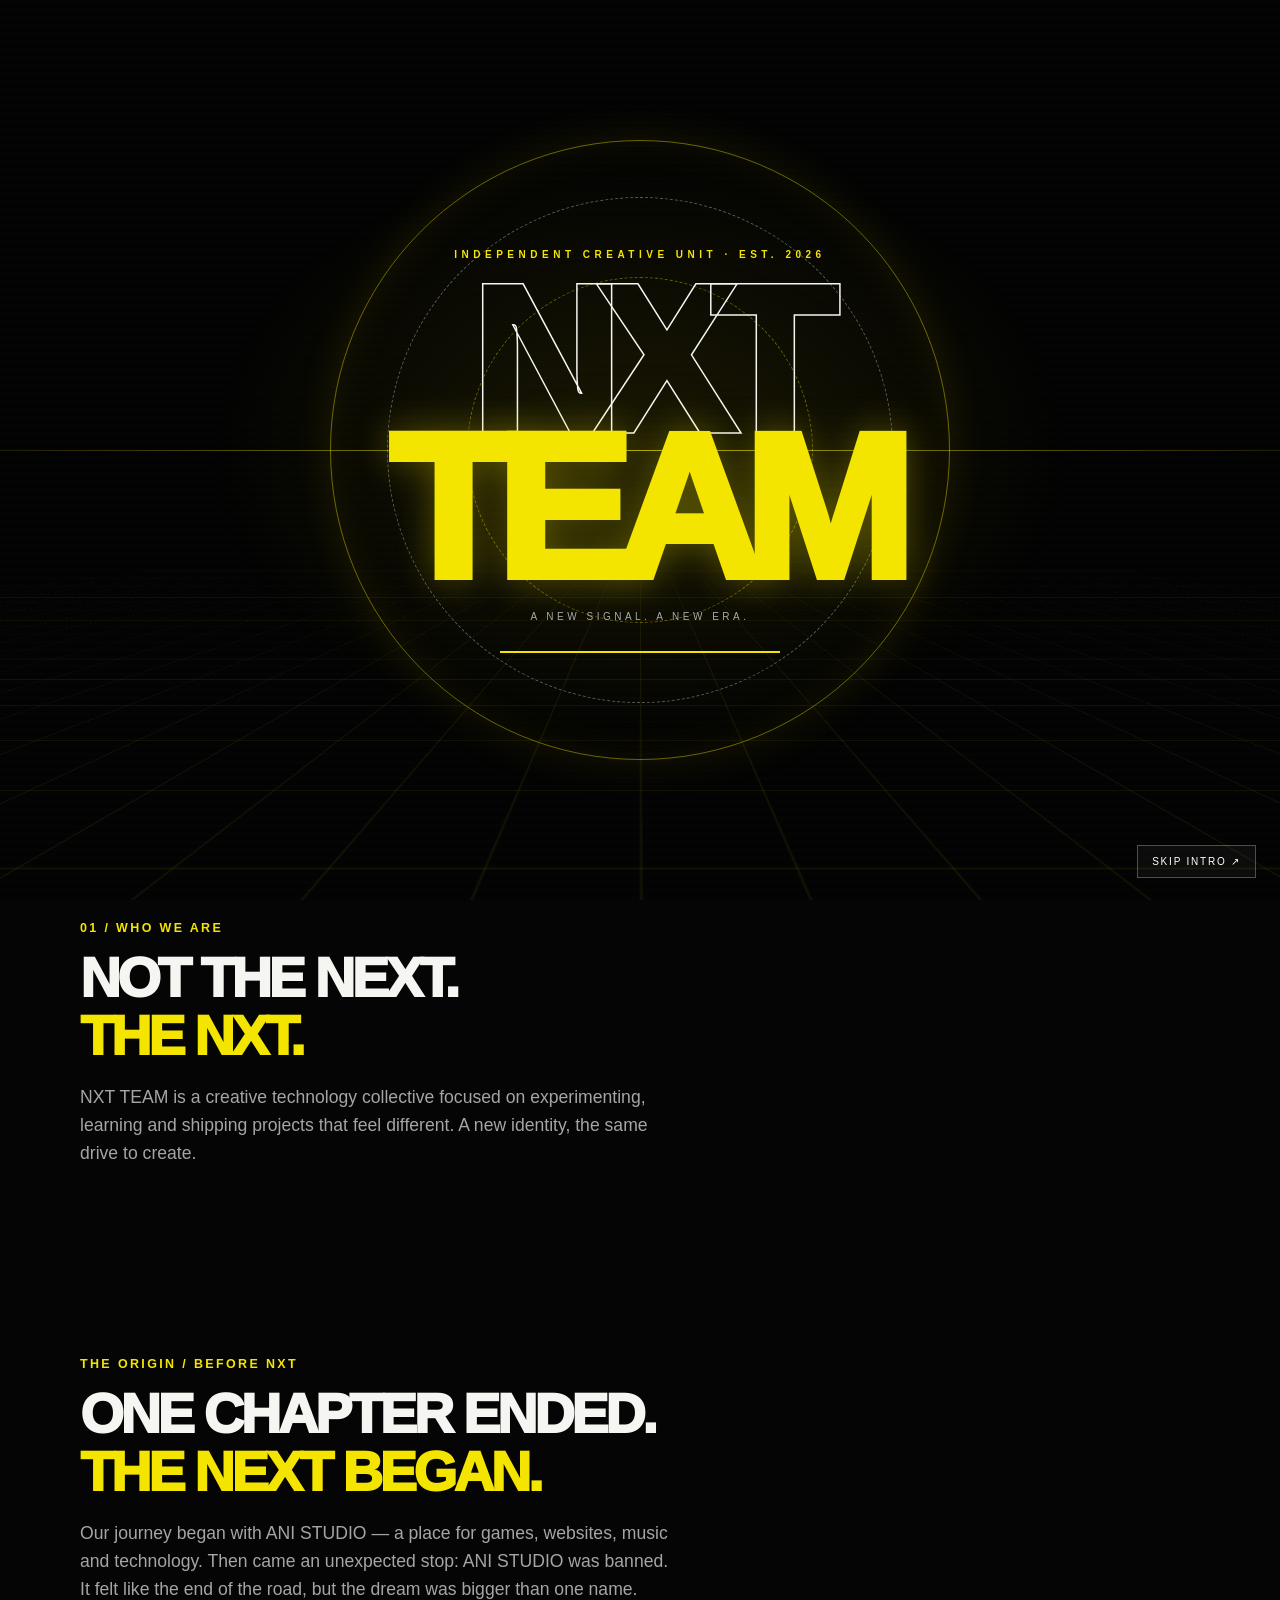
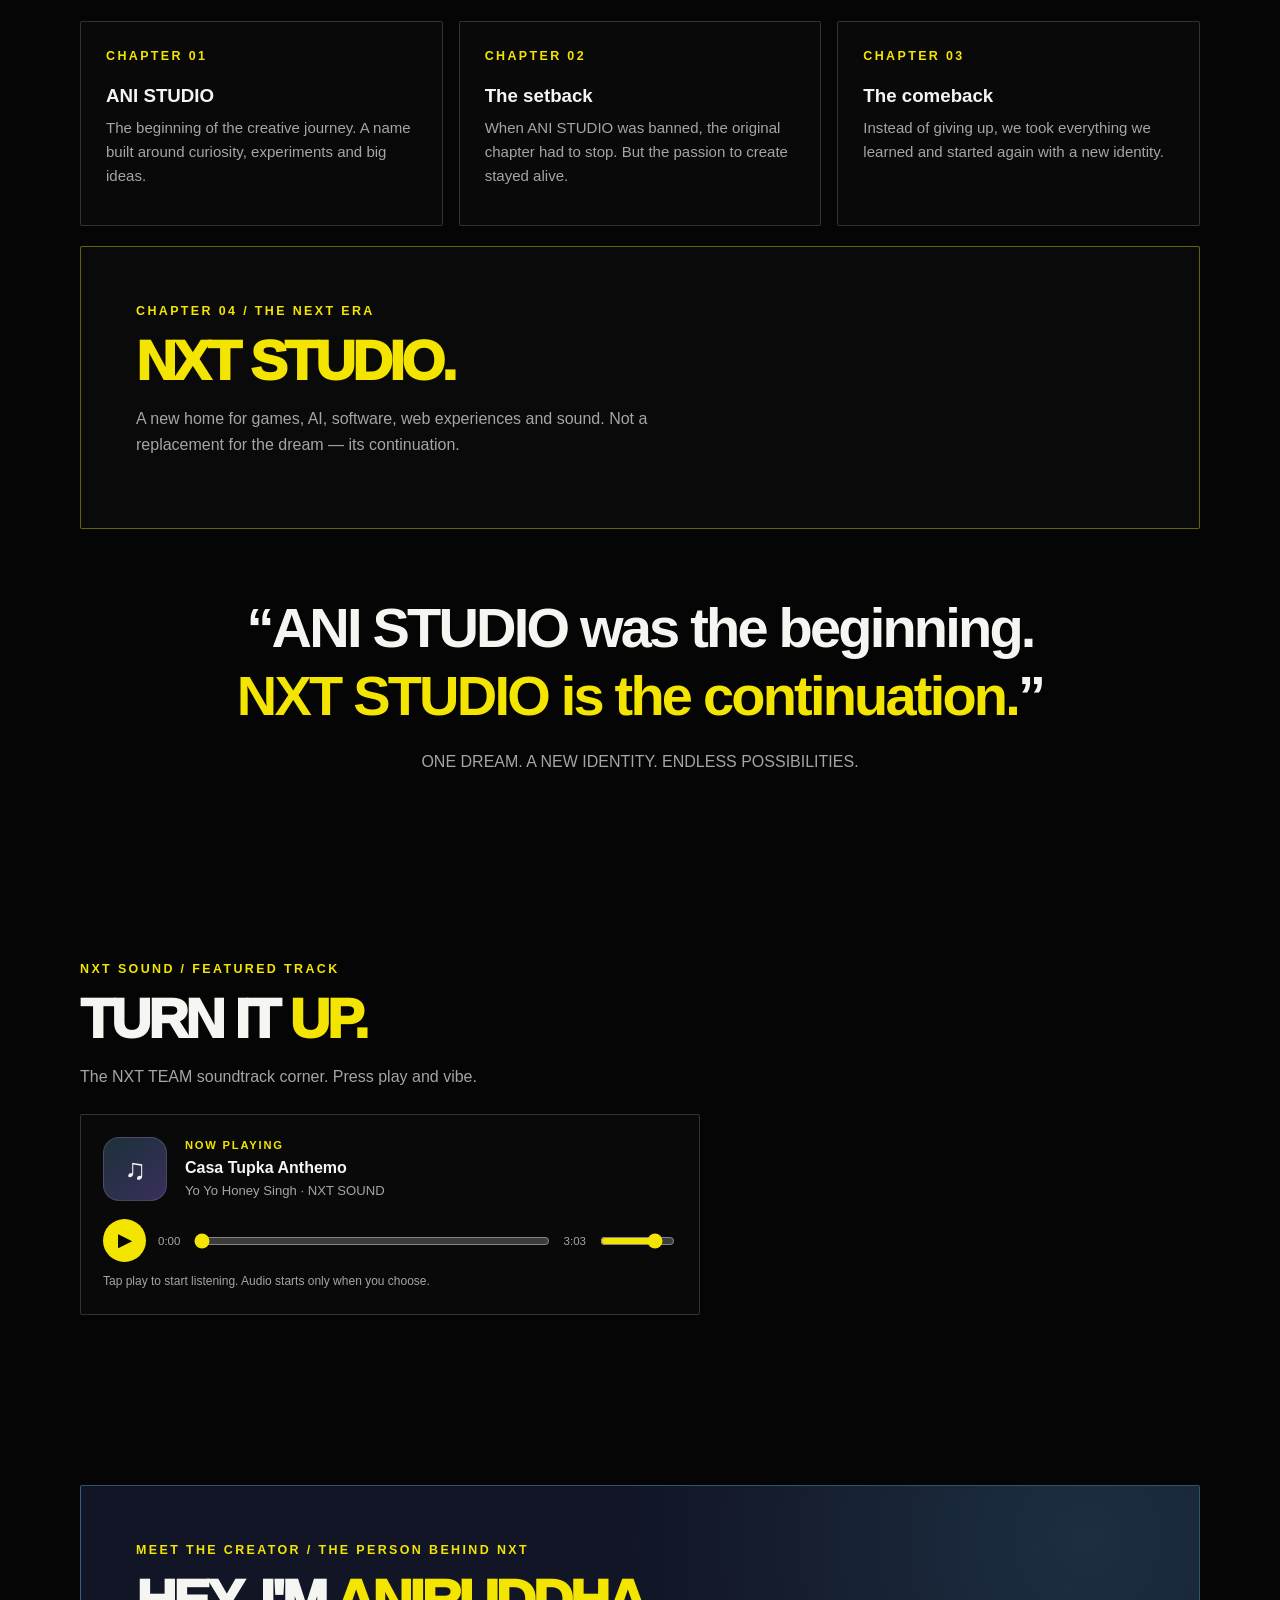
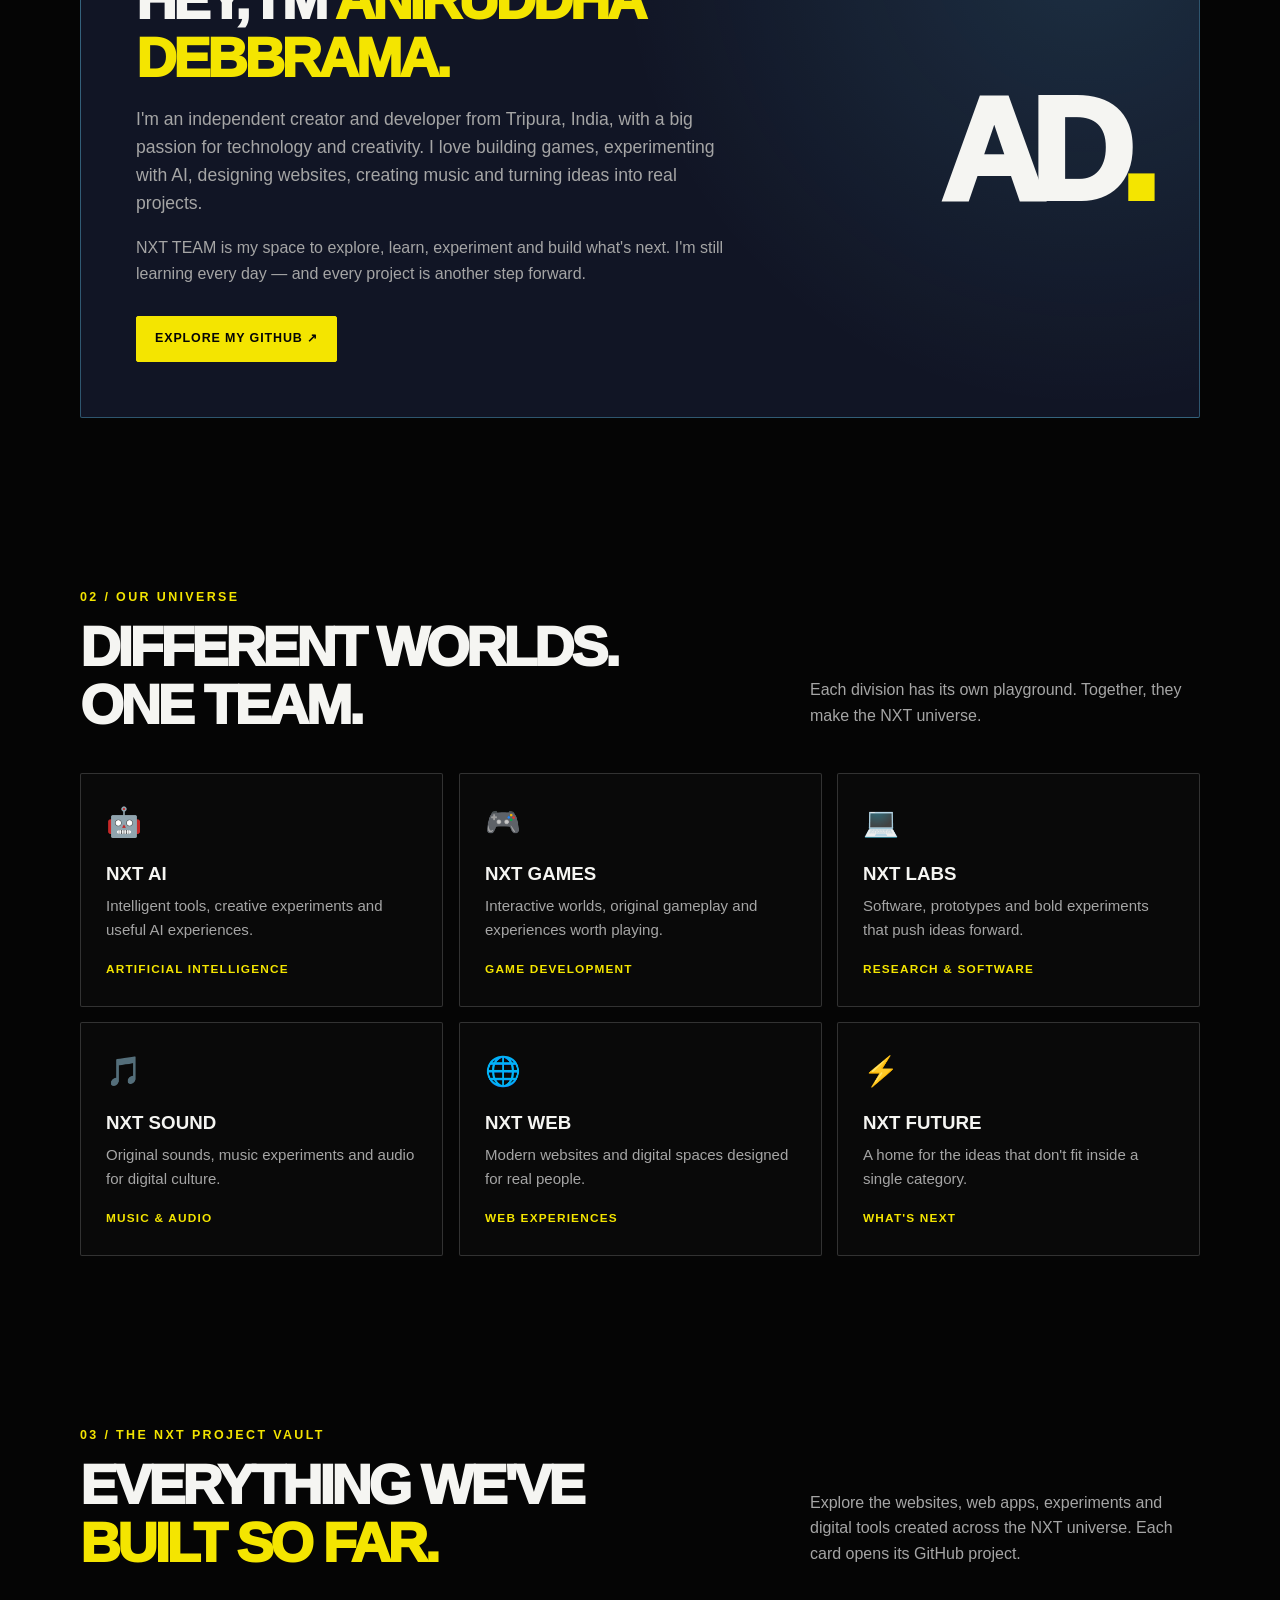
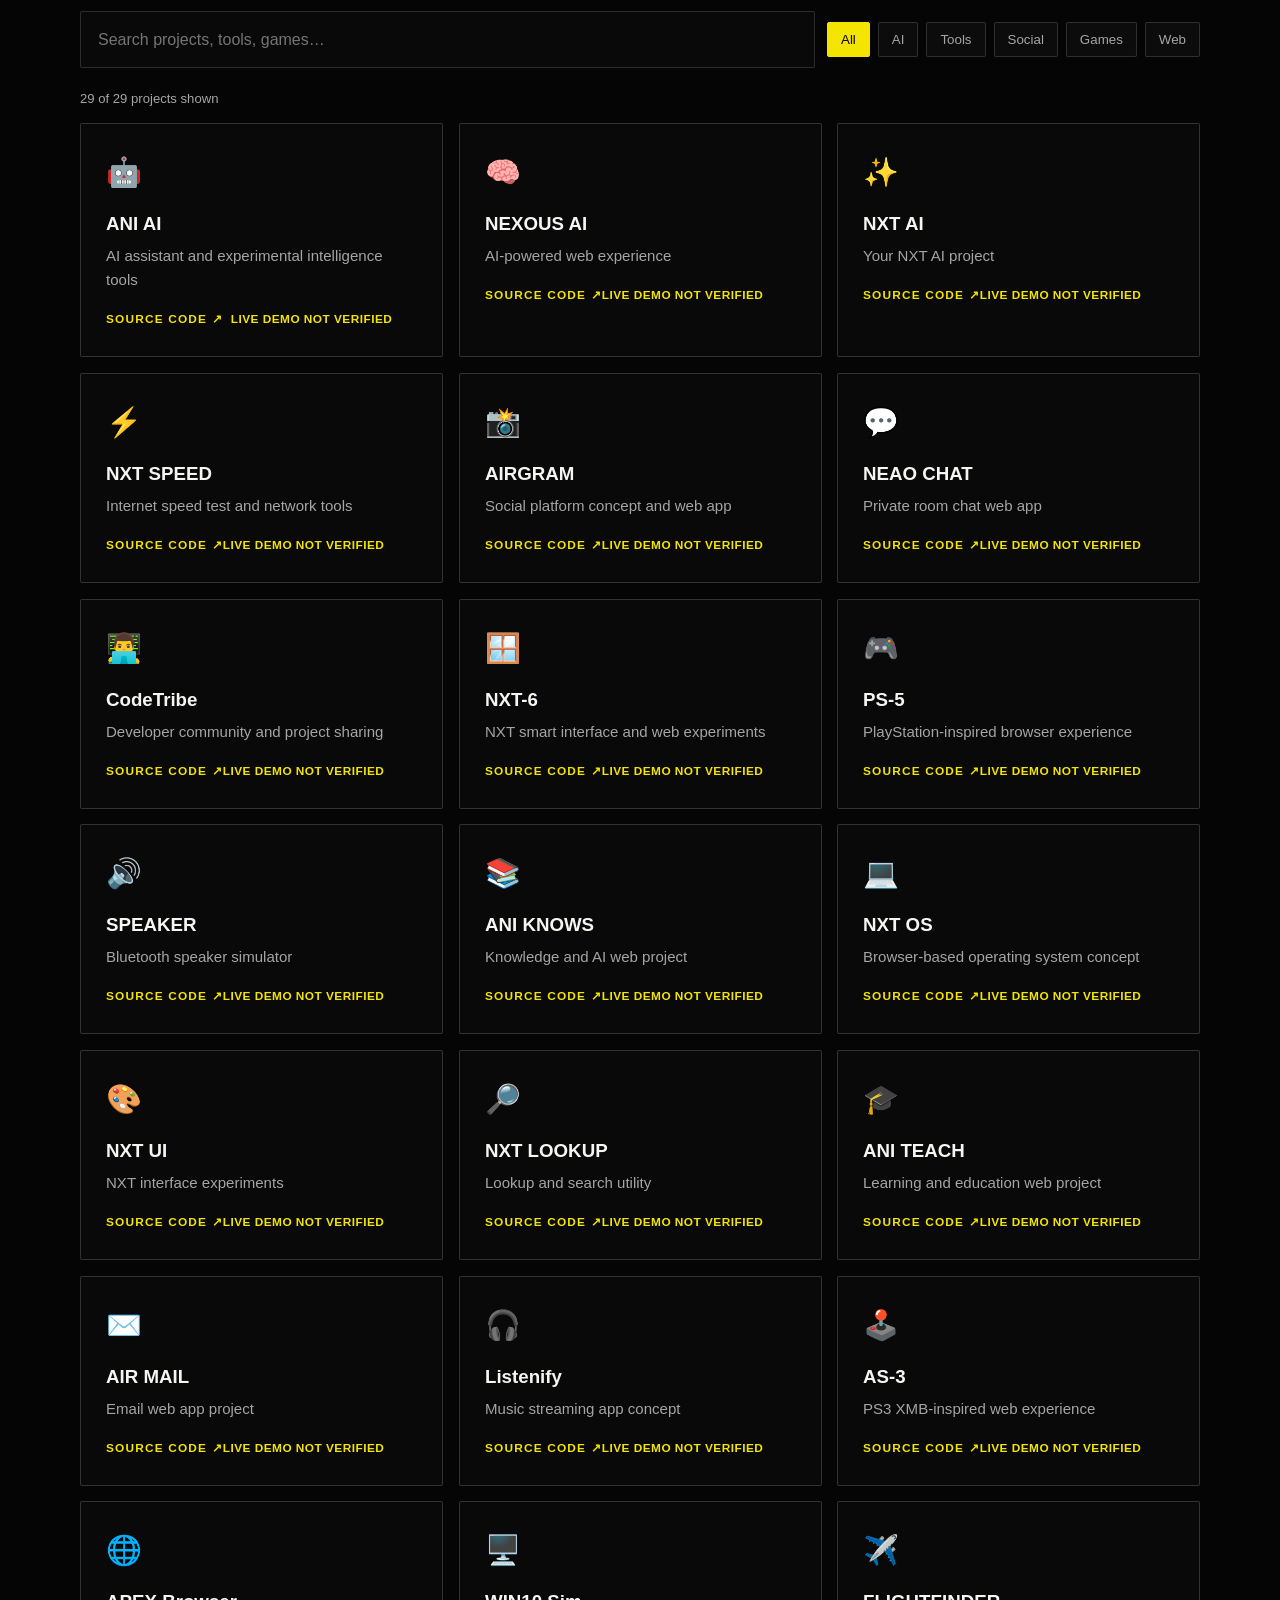
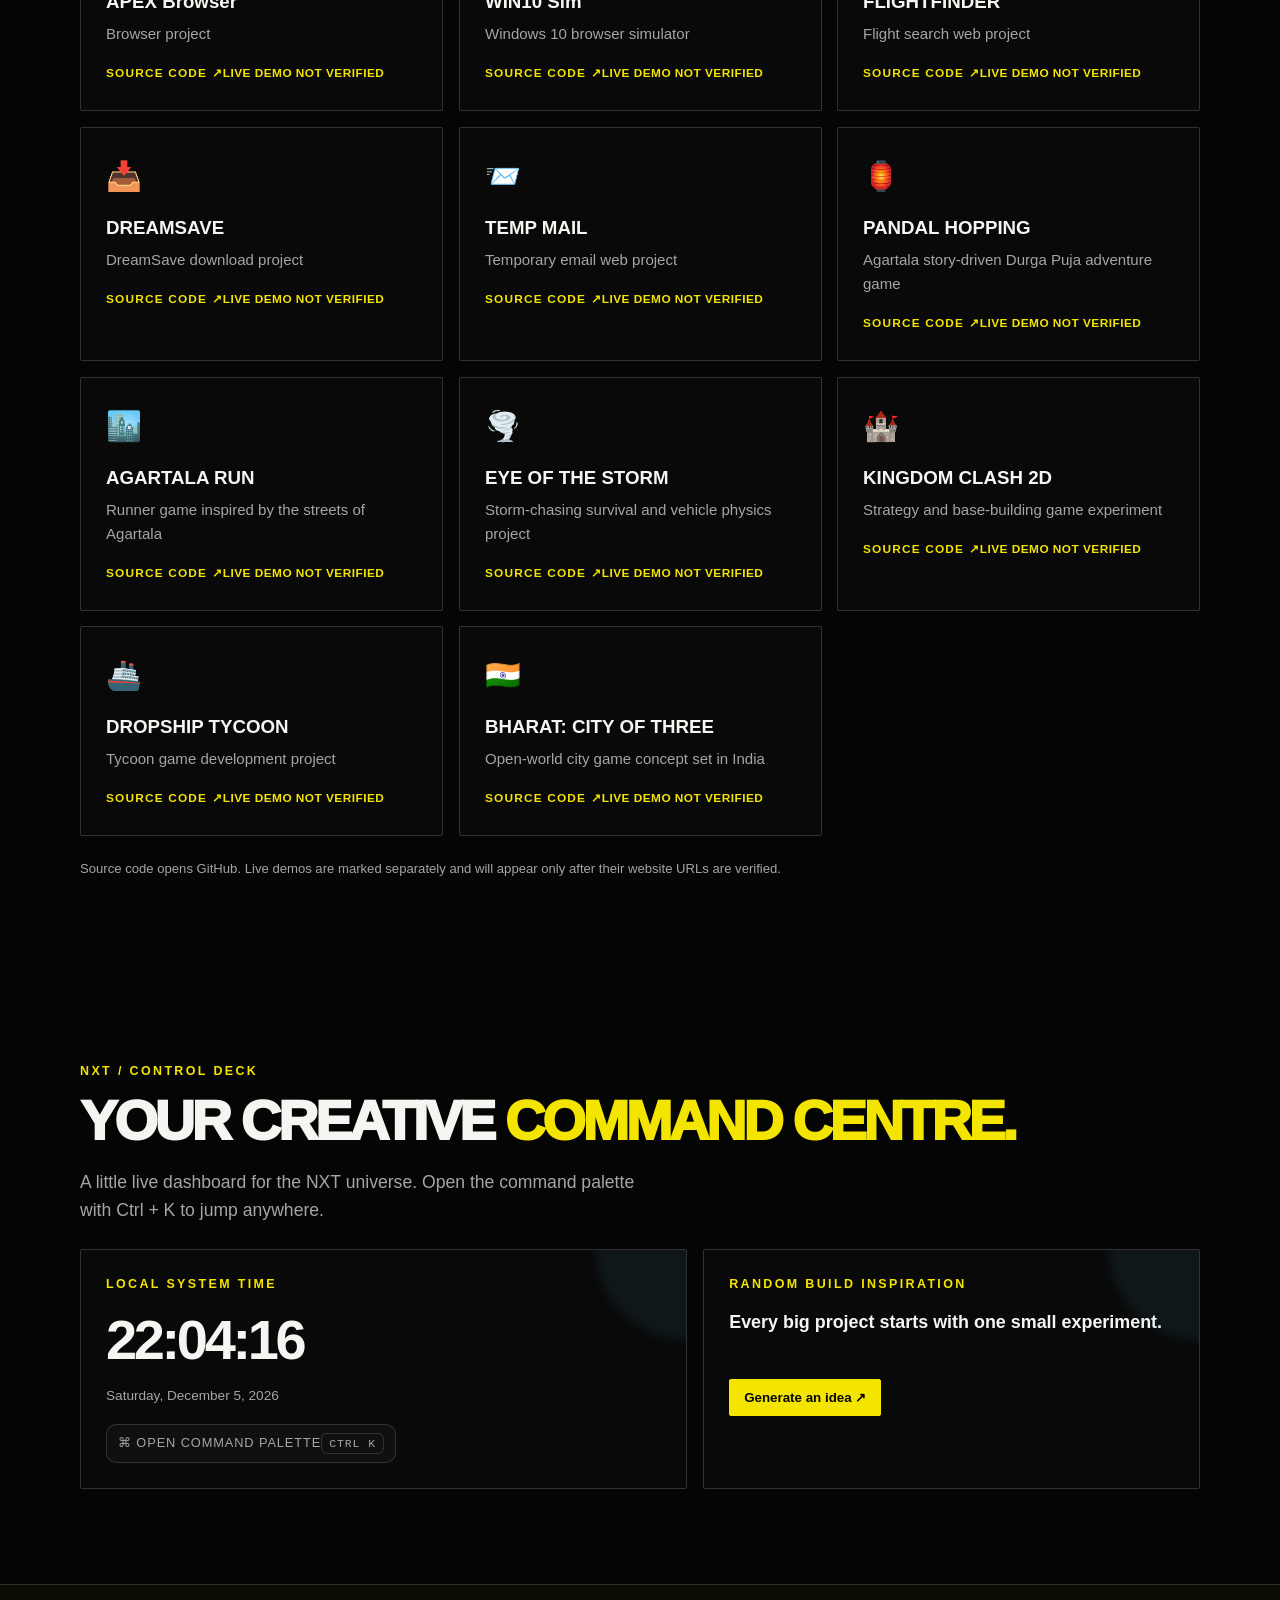
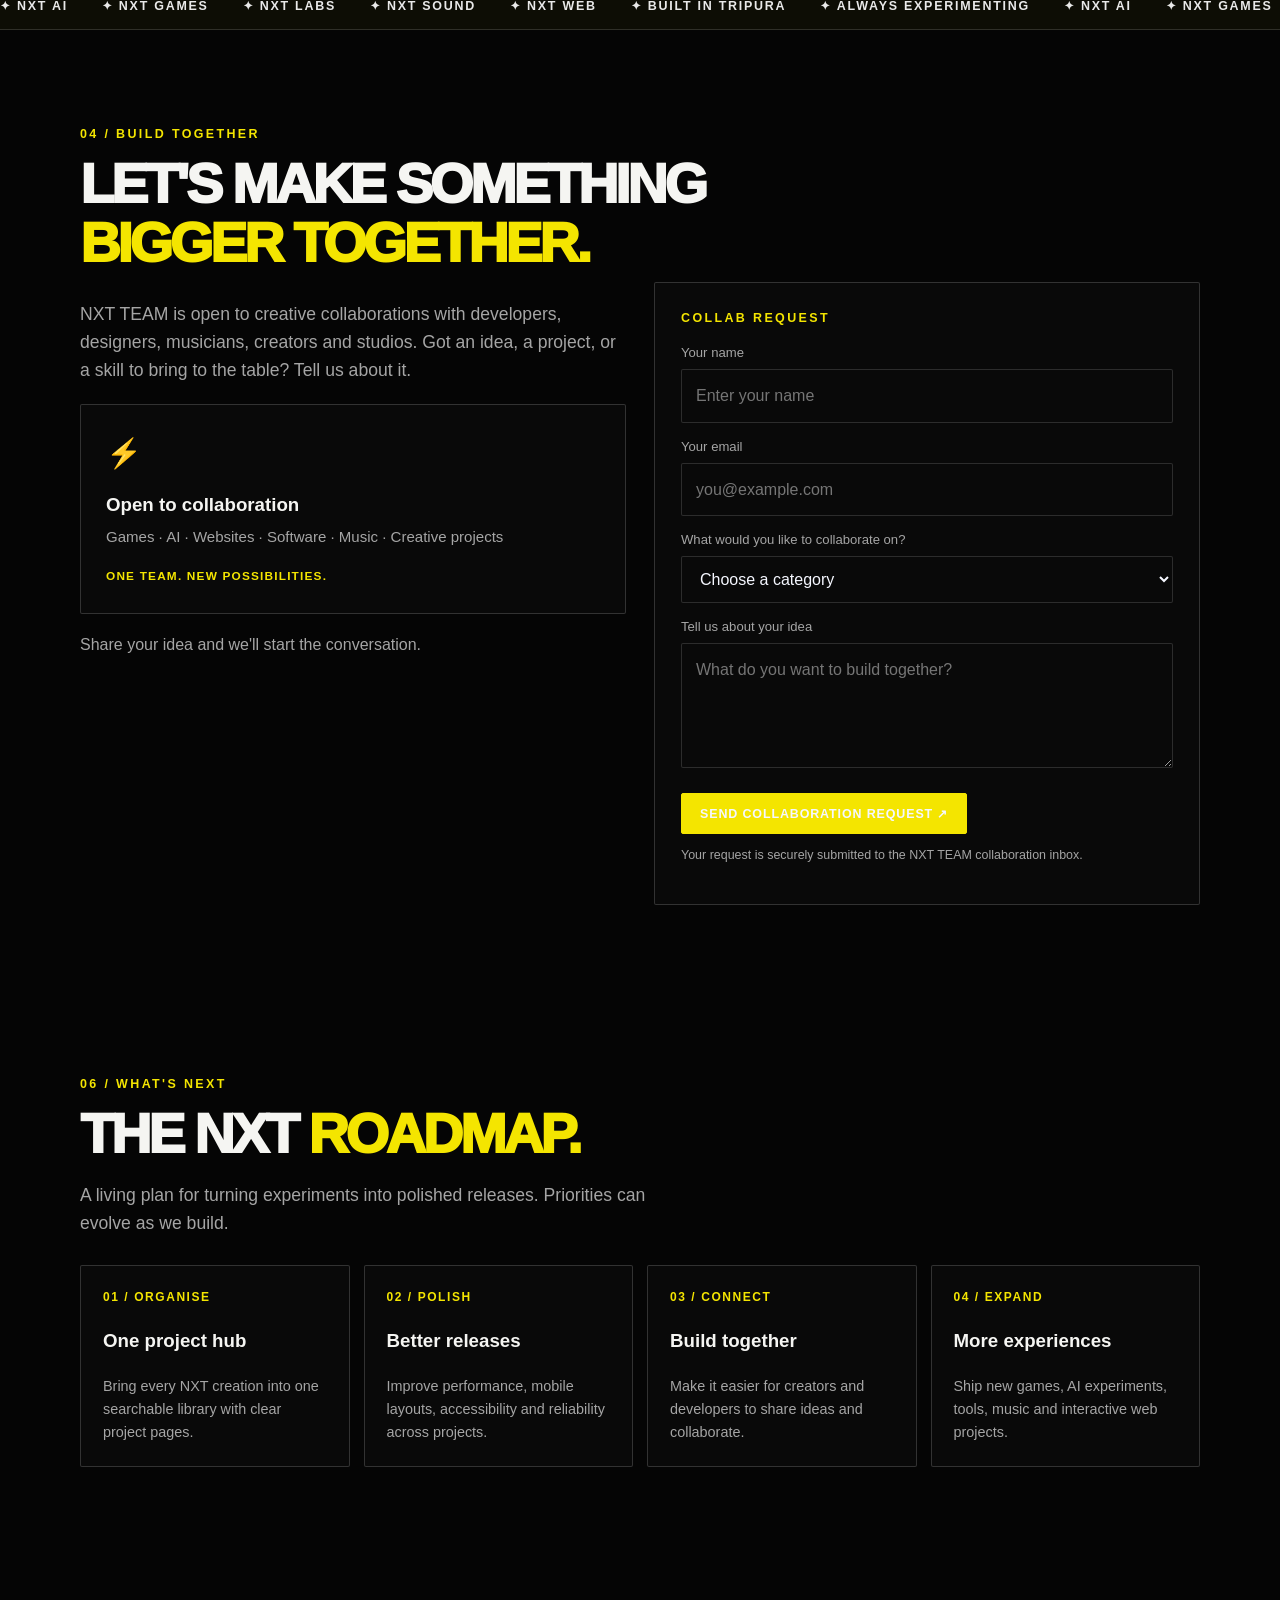
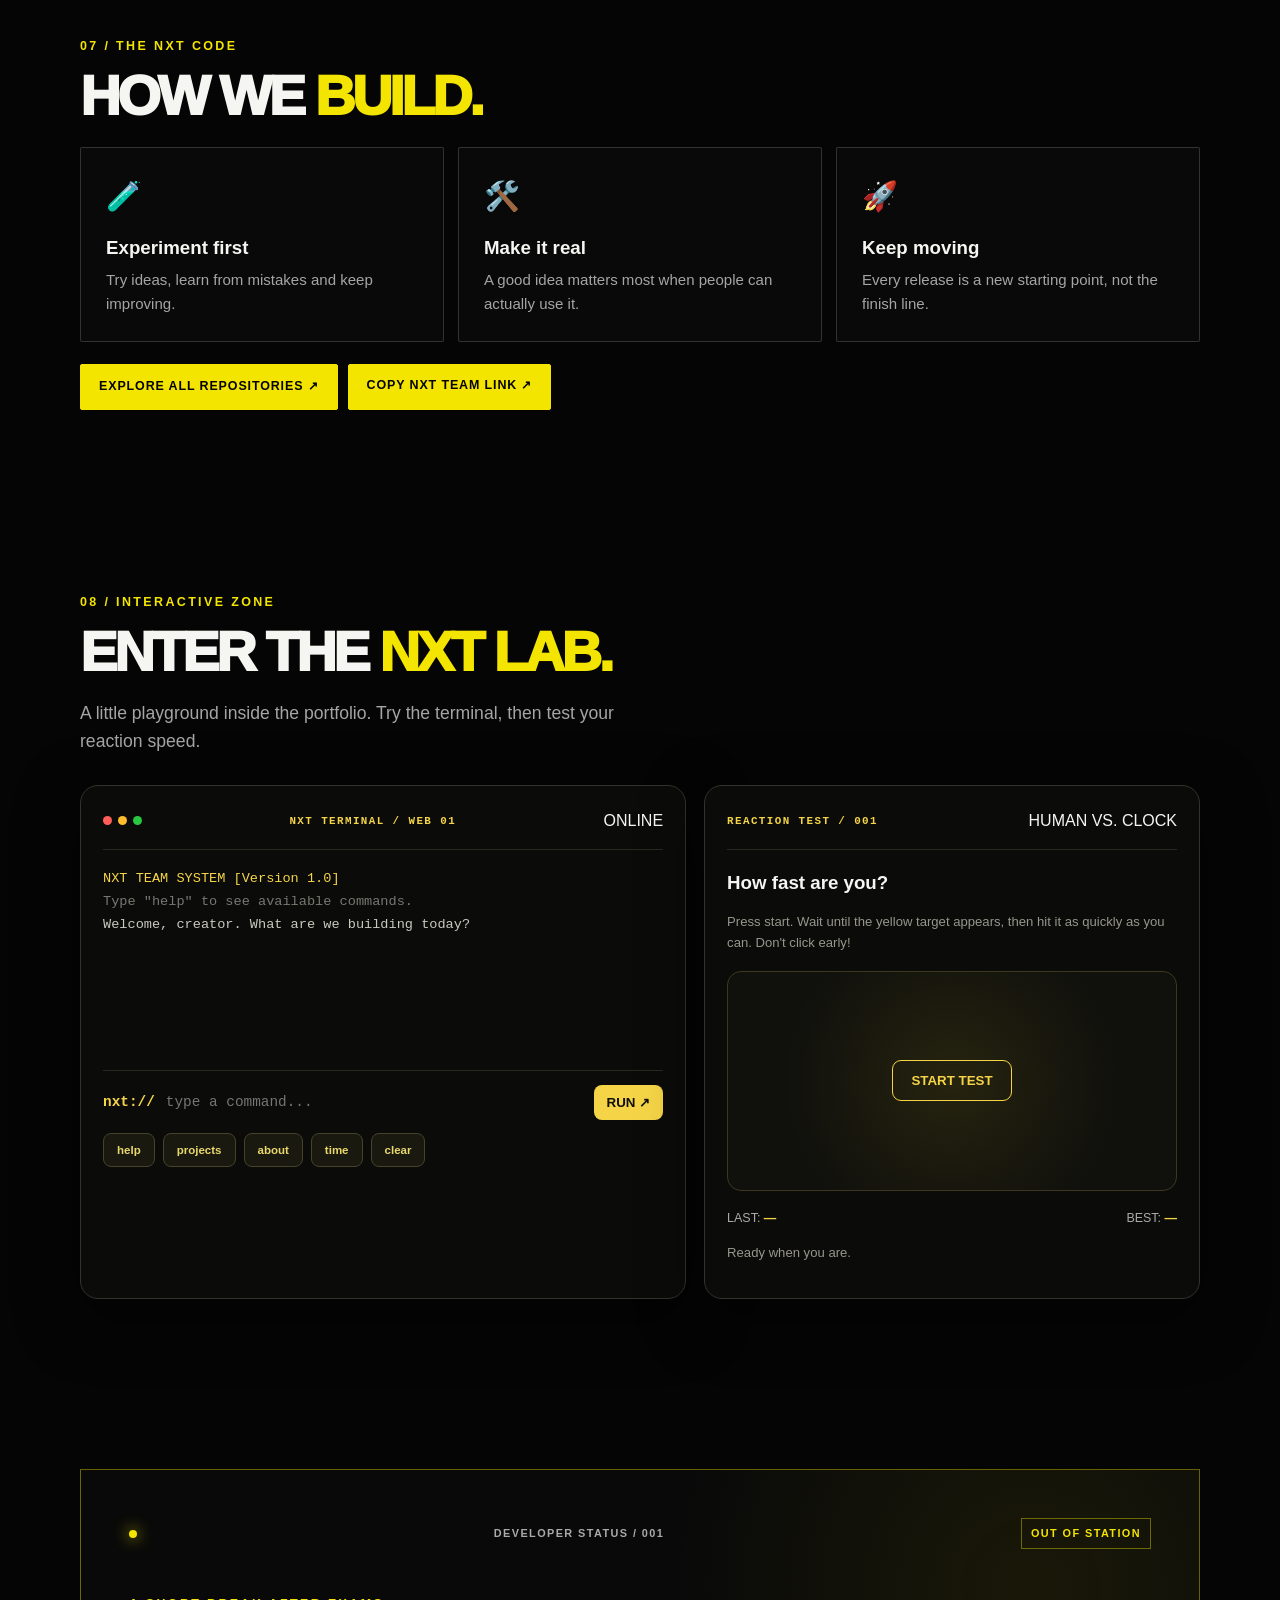
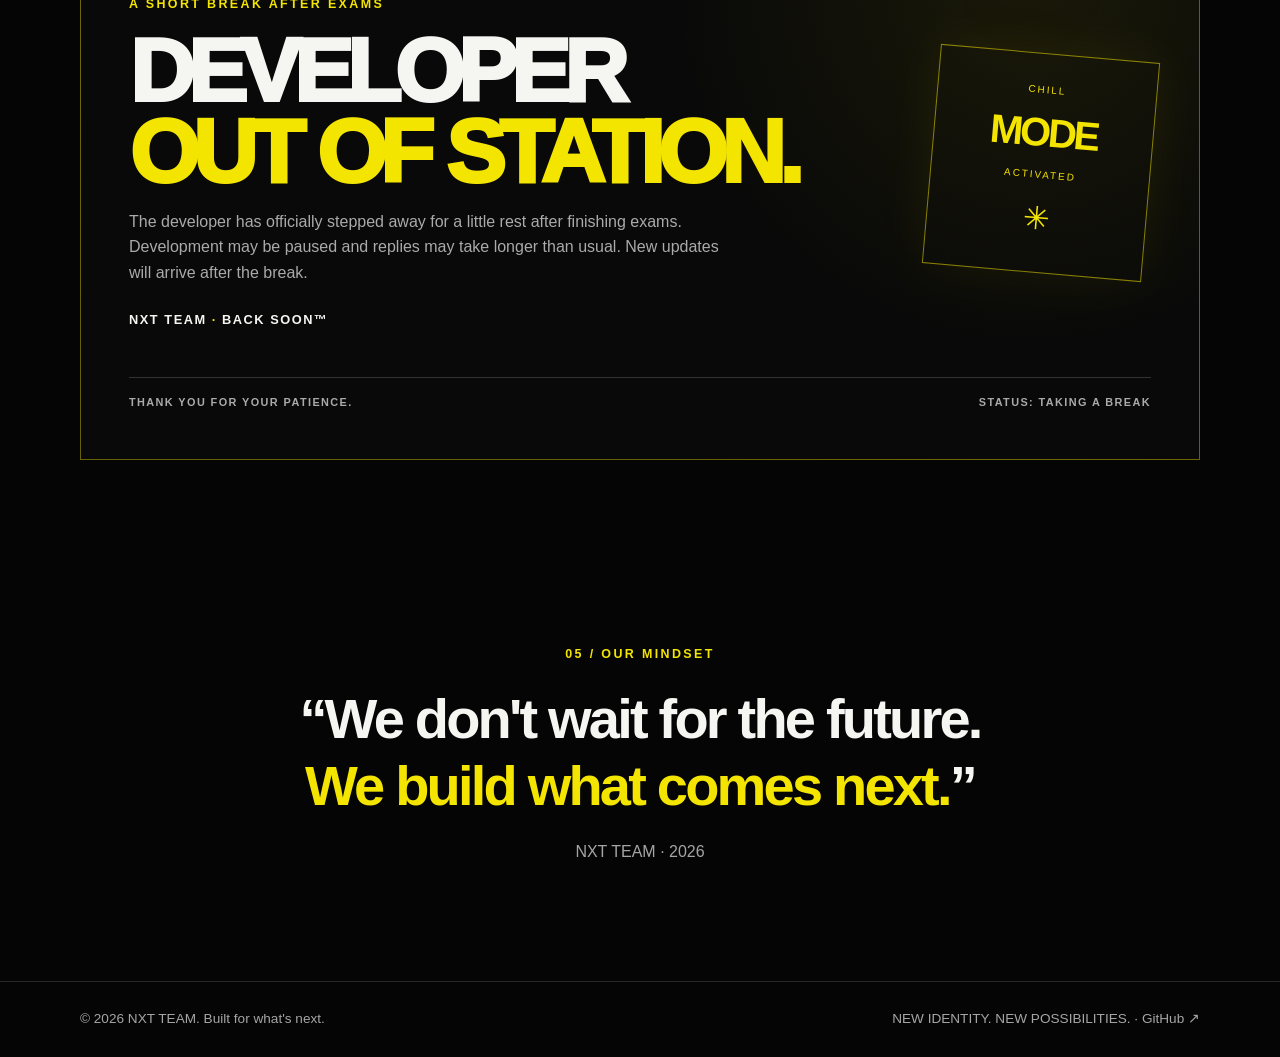
==== commit 810a9bc3: "Add developer out-of-station notice" ====
--- a/index.html
+++ b/index.html
@@ -349,6 +349,25 @@
 <section class="section" id="nxt-lab"><div class="wrap"><div class="eyebrow">08 / INTERACTIVE ZONE</div><h2>Enter the <span class="grad">NXT LAB.</span></h2><p class="lead">A little playground inside the portfolio. Try the terminal, then test your reaction speed.</p><div class="lab-shell">
 <div class="lab-panel"><div class="lab-top"><div class="lab-dots"><i></i><i></i><i></i></div><span class="lab-label">NXT TERMINAL / WEB 01</span><span class="muted-line">ONLINE</span></div><div class="lab-output" id="lab-output" role="log" aria-live="polite"><div class="ok">NXT TEAM SYSTEM [Version 1.0]</div><div class="muted-line">Type "help" to see available commands.</div><div>Welcome, creator. What are we building today?</div></div><form class="lab-prompt" id="lab-form"><span>nxt://</span><input id="lab-input" aria-label="Terminal command" autocomplete="off" spellcheck="false" placeholder="type a command..." maxlength="60"><button type="submit">RUN ↗</button></form><div class="lab-chips"><button class="lab-chip" type="button" data-lab-command="help">help</button><button class="lab-chip" type="button" data-lab-command="projects">projects</button><button class="lab-chip" type="button" data-lab-command="about">about</button><button class="lab-chip" type="button" data-lab-command="time">time</button><button class="lab-chip" type="button" data-lab-command="clear">clear</button></div></div>
 <div class="lab-panel"><div class="lab-top"><span class="lab-label">REACTION TEST / 001</span><span class="muted-line">HUMAN VS. CLOCK</span></div><h3 style="margin:18px 0 5px">How fast are you?</h3><p class="lab-help">Press start. Wait until the yellow target appears, then hit it as quickly as you can. Don't click early!</p><div class="reaction-stage" id="reaction-stage"><button class="reaction-start" id="reaction-start" type="button">START TEST</button><button class="reaction-target" id="reaction-target" type="button" hidden aria-label="Hit target">✦</button></div><div class="reaction-stats"><span>LAST: <strong id="reaction-last">—</strong></span><span>BEST: <strong id="reaction-best">—</strong></span></div><p class="lab-help" id="reaction-status" role="status" aria-live="polite">Ready when you are.</p></div></div></div></section>
+<section class="section reveal" id="developer-away-notice" aria-labelledby="away-title"><div class="wrap"><div class="away-panel"><div class="away-top"><span class="away-dot"></span><span>DEVELOPER STATUS / 001</span><span class="away-live">OUT OF STATION</span></div><div class="away-content"><div><div class="eyebrow">A short break after exams</div><h2 id="away-title">DEVELOPER<br><span class="grad">OUT OF STATION.</span></h2><p class="away-copy">The developer has officially stepped away for a little rest after finishing exams. Development may be paused and replies may take longer than usual. New updates will arrive after the break.</p><div class="away-sign">NXT TEAM <span>·</span> BACK SOON™</div></div><div class="away-stamp" aria-hidden="true"><span>CHILL</span><strong>MODE</strong><span>ACTIVATED</span><i>✳</i></div></div><div class="away-foot"><span>THANK YOU FOR YOUR PATIENCE.</span><span>STATUS: TAKING A BREAK</span></div></div></div></section>
+<style>
+#developer-away-notice .away-panel{border:1px solid #f4e50066;background:radial-gradient(circle at 85% 20%,#f4e50012,transparent 34%),#090909;padding:clamp(22px,5vw,48px);position:relative;overflow:hidden}
+#developer-away-notice .away-top,#developer-away-notice .away-foot{display:flex;justify-content:space-between;align-items:center;gap:12px;flex-wrap:wrap;font-size:.68rem;letter-spacing:.13em;font-weight:800;color:#aaa}
+#developer-away-notice .away-dot{width:8px;height:8px;border-radius:50%;background:#f4e500;box-shadow:0 0 15px #f4e500;display:inline-block}
+#developer-away-notice .away-live{color:#f4e500;border:1px solid #f4e50066;padding:6px 9px}
+#developer-away-notice .away-content{display:grid;grid-template-columns:1fr 220px;gap:28px;align-items:center;padding:46px 0}
+#developer-away-notice h2{font-size:clamp(2.5rem,7vw,5.8rem);line-height:.9;letter-spacing:-.075em;margin:16px 0}
+#developer-away-notice .away-copy{max-width:590px;color:#aaa}
+#developer-away-notice .away-sign{margin-top:25px;font-size:.8rem;font-weight:900;letter-spacing:.12em}
+#developer-away-notice .away-sign span{color:#f4e500}
+#developer-away-notice .away-stamp{aspect-ratio:1;border:1px solid #f4e50088;display:flex;flex-direction:column;align-items:center;justify-content:center;gap:3px;transform:rotate(5deg);color:#f4e500;box-shadow:0 0 55px #f4e50012}
+#developer-away-notice .away-stamp span{font-size:.62rem;letter-spacing:.2em}
+#developer-away-notice .away-stamp strong{font-size:2.5rem;letter-spacing:-.08em}
+#developer-away-notice .away-stamp i{font-size:2rem;font-style:normal;margin-top:7px}
+#developer-away-notice .away-foot{border-top:1px solid #ffffff2a;padding-top:16px}
+@media(max-width:650px){#developer-away-notice .away-content{grid-template-columns:1fr}#developer-away-notice .away-stamp{width:145px}}
+@media(prefers-reduced-motion:reduce){#developer-away-notice .away-stamp{transform:none}}
+</style>
 <section class="manifesto reveal"><div class="eyebrow">05 / Our mindset</div><blockquote>“We don't wait for the future.<br><span class="grad">We build what comes next.</span>”</blockquote><p class="muted">NXT TEAM · 2026</p></section></main>
 <footer class="footer"><div class="wrap footin"><span>© <span id="year"></span> NXT TEAM. Built for what's next.</span><span>NEW IDENTITY. NEW POSSIBILITIES. · <a href="https://github.com/anirudhadebbarma031214-commits/NXT-TEAM">GitHub ↗</a></span></div></footer>
 <script>
